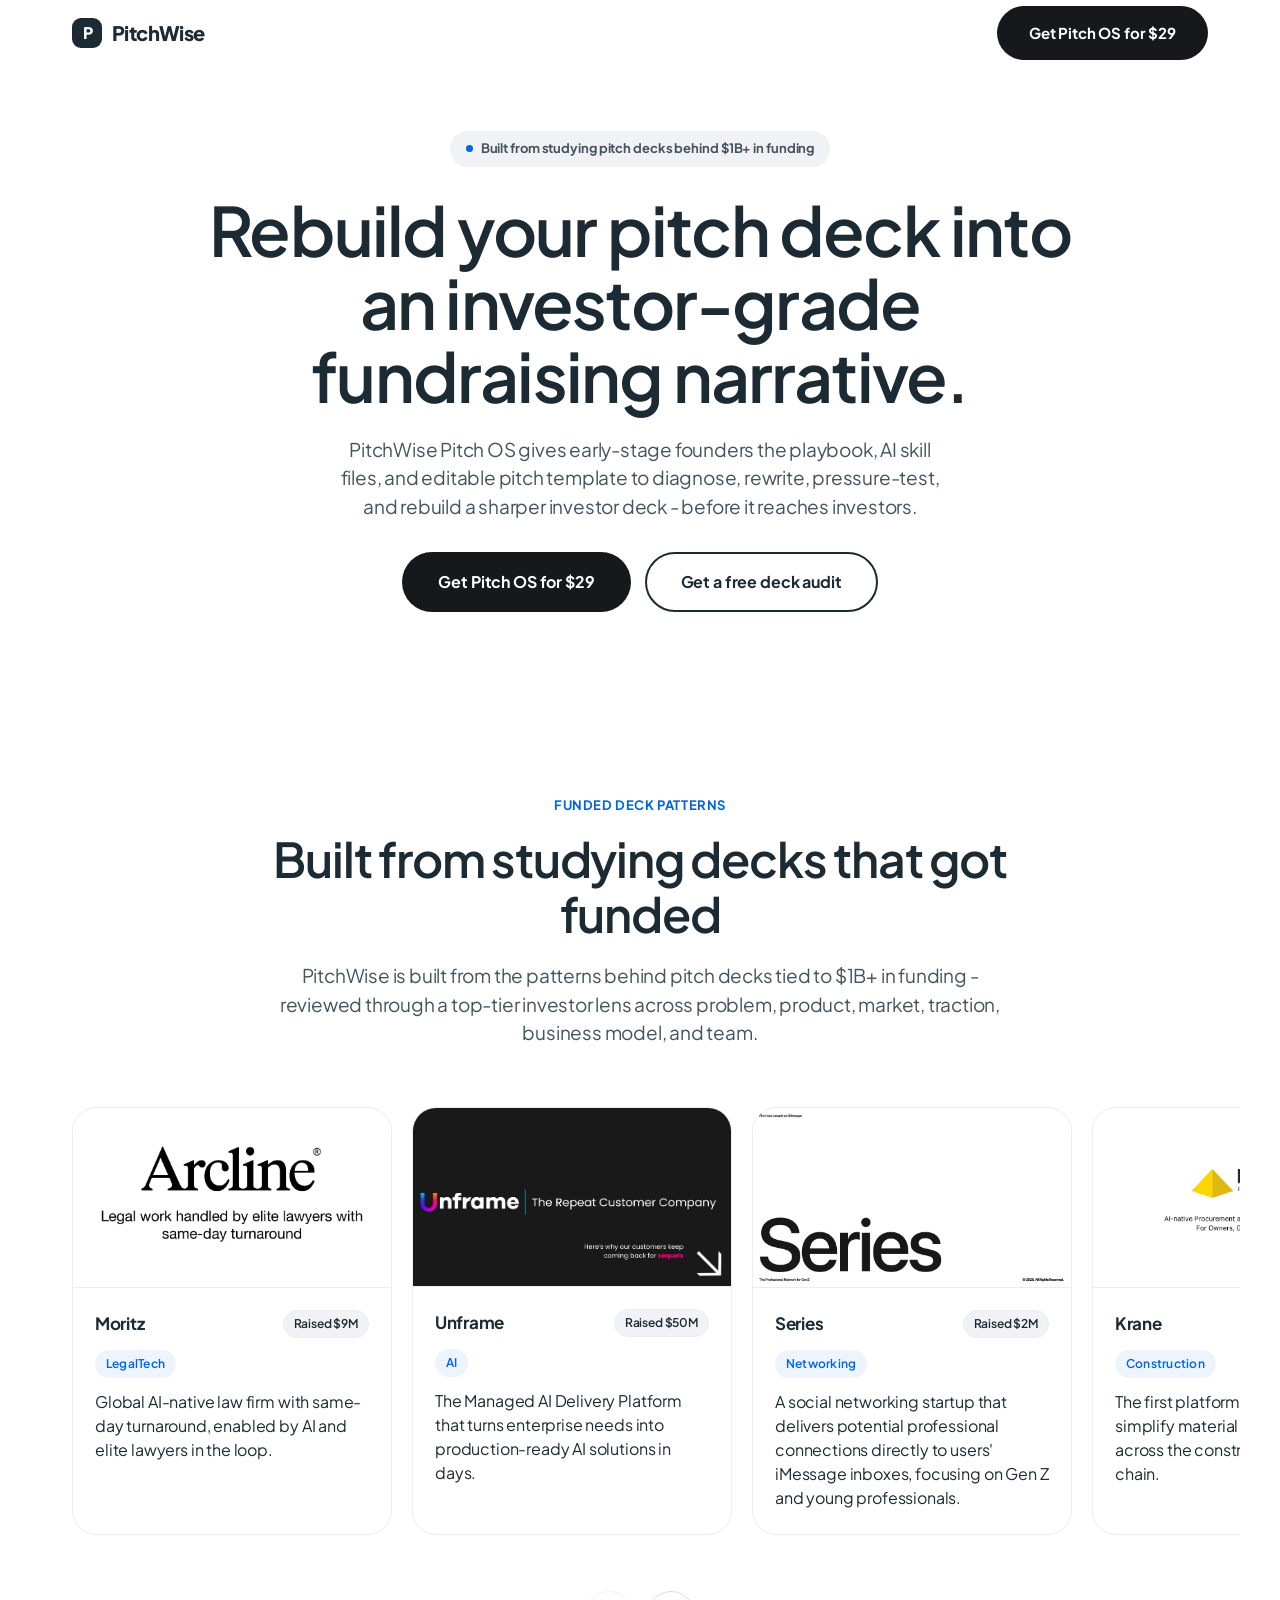
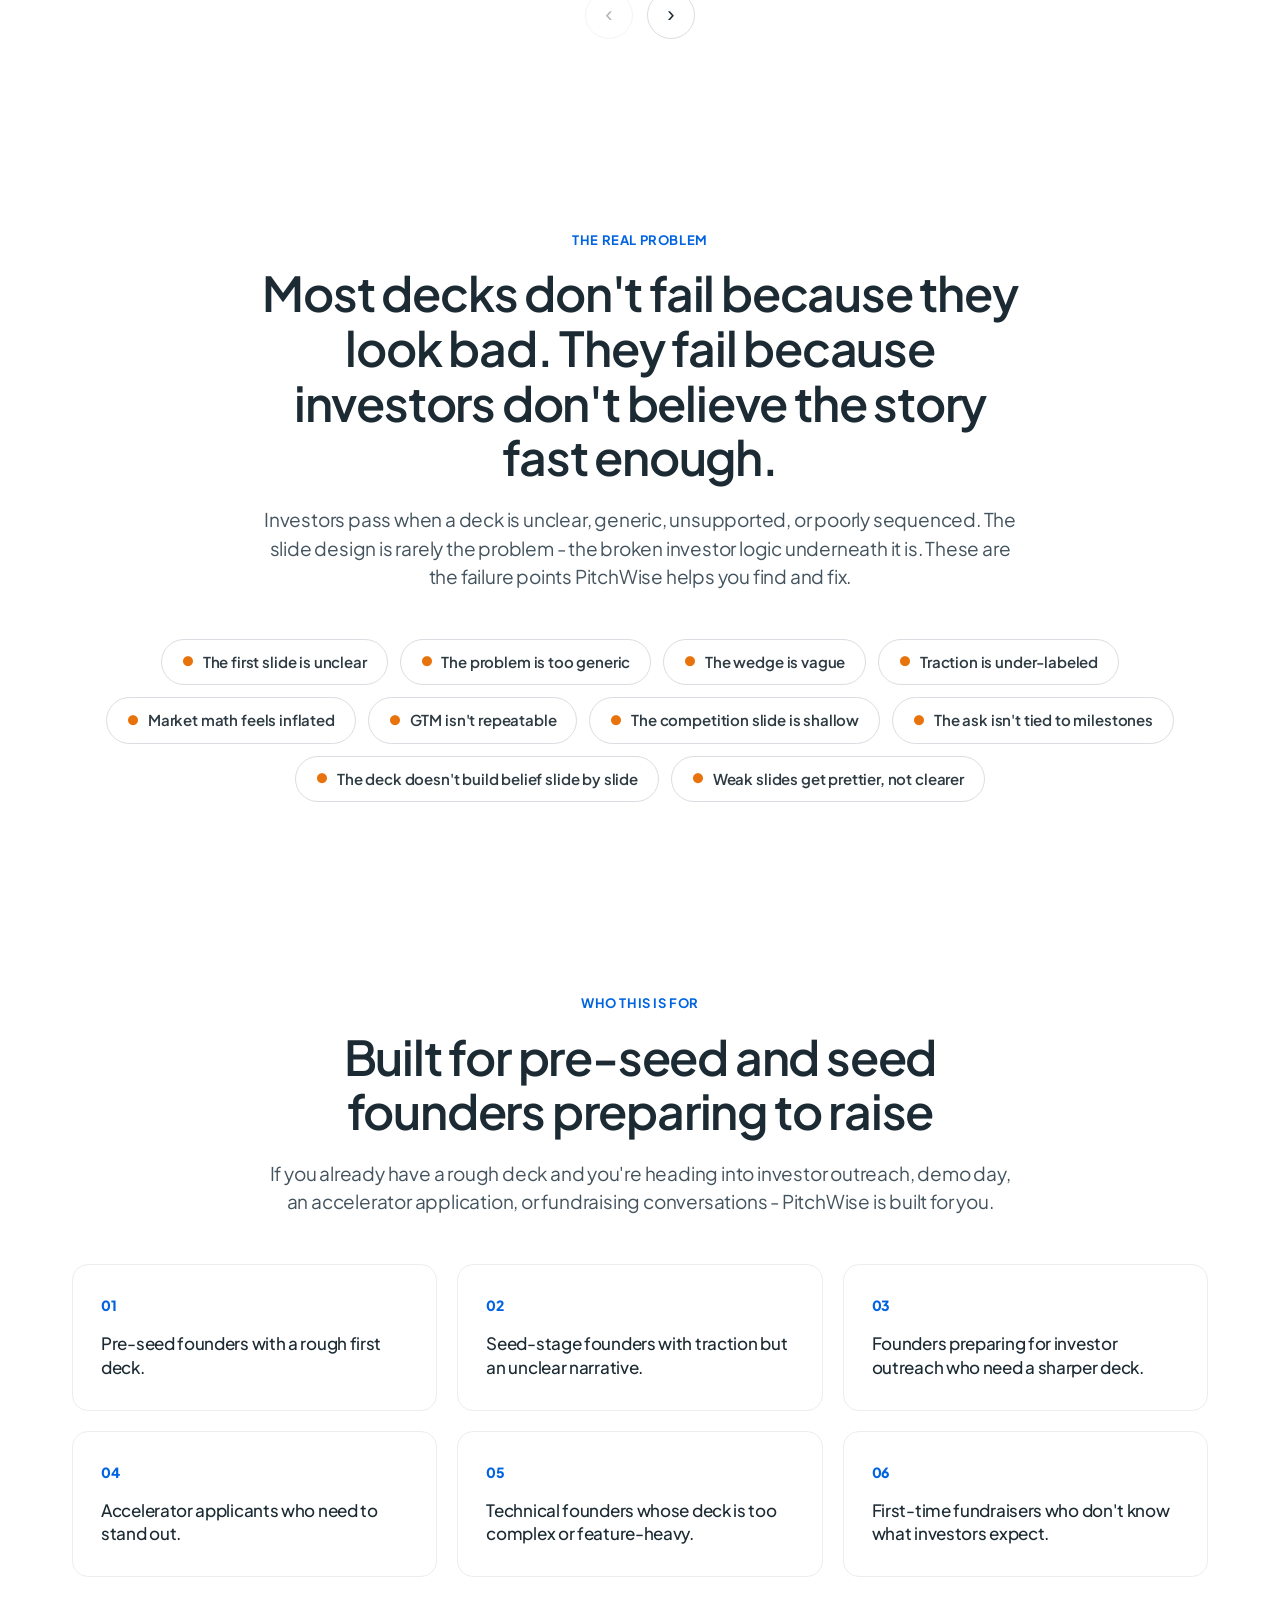
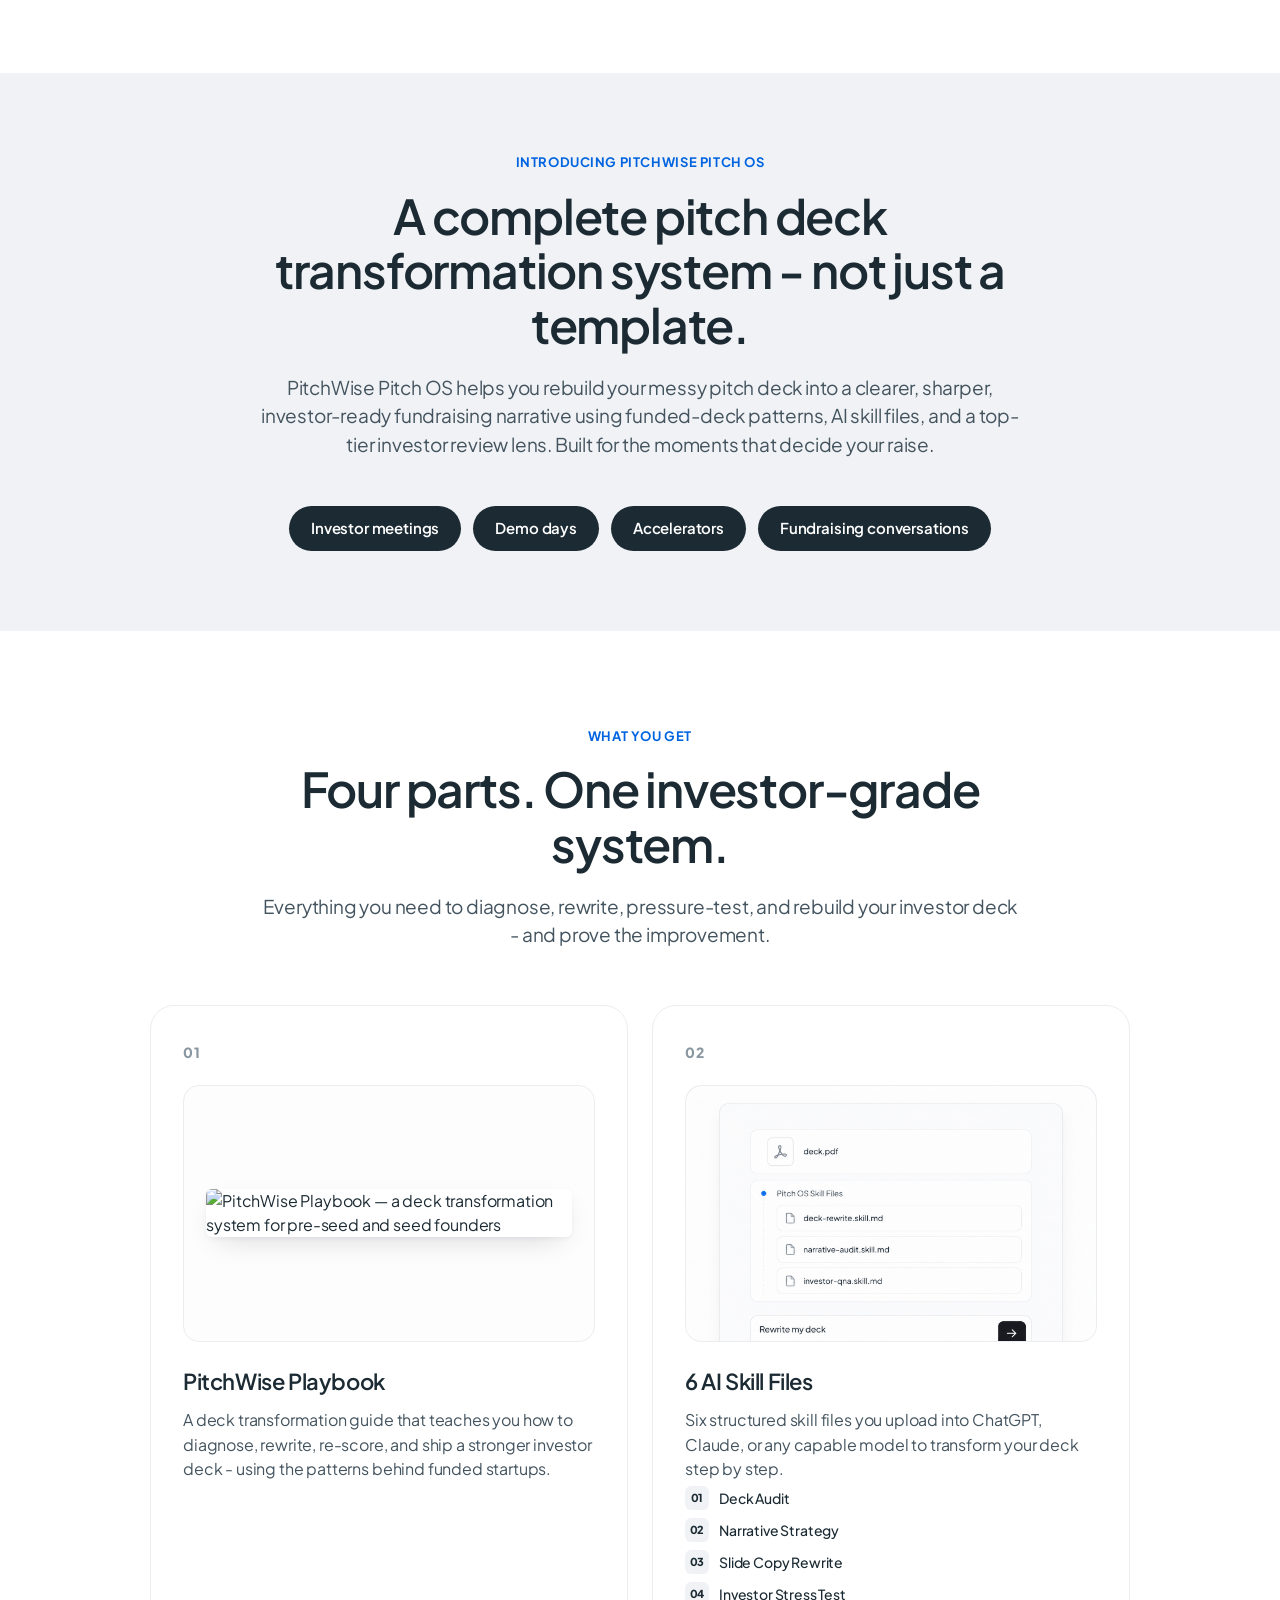
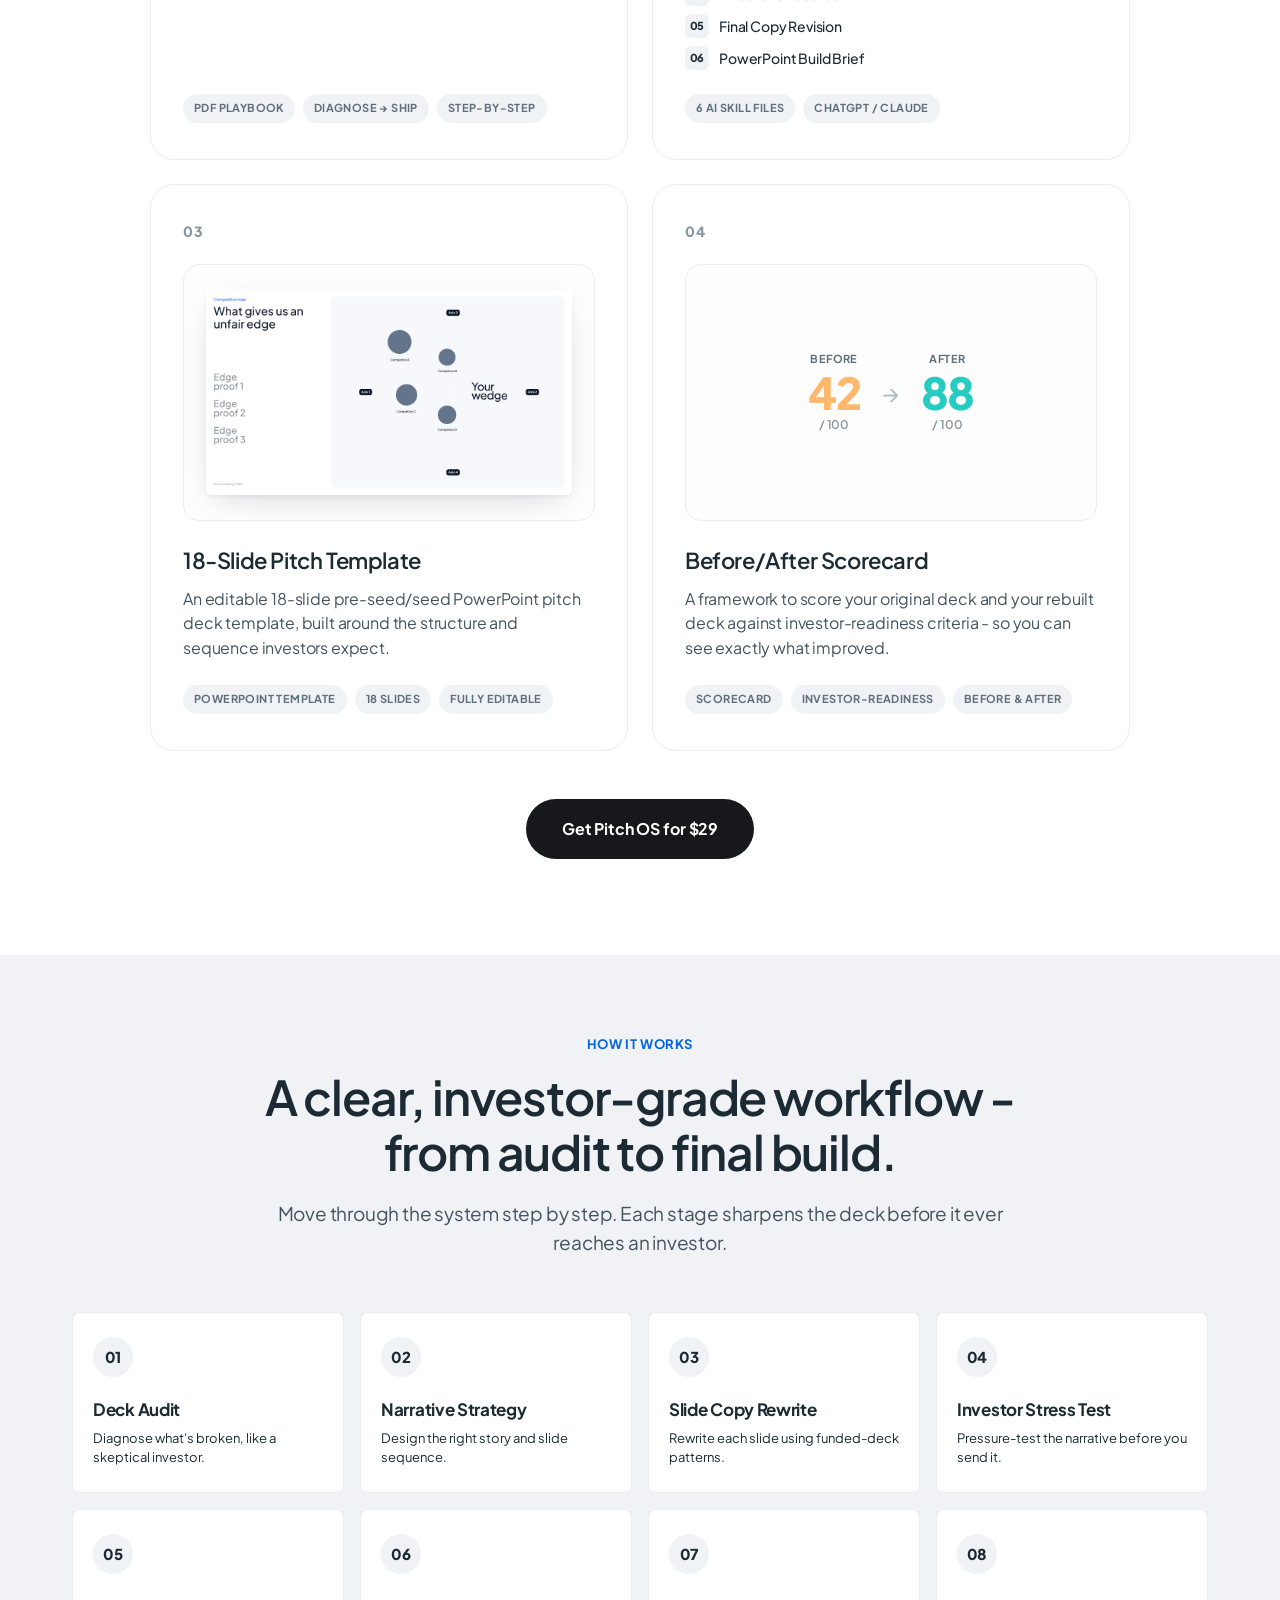
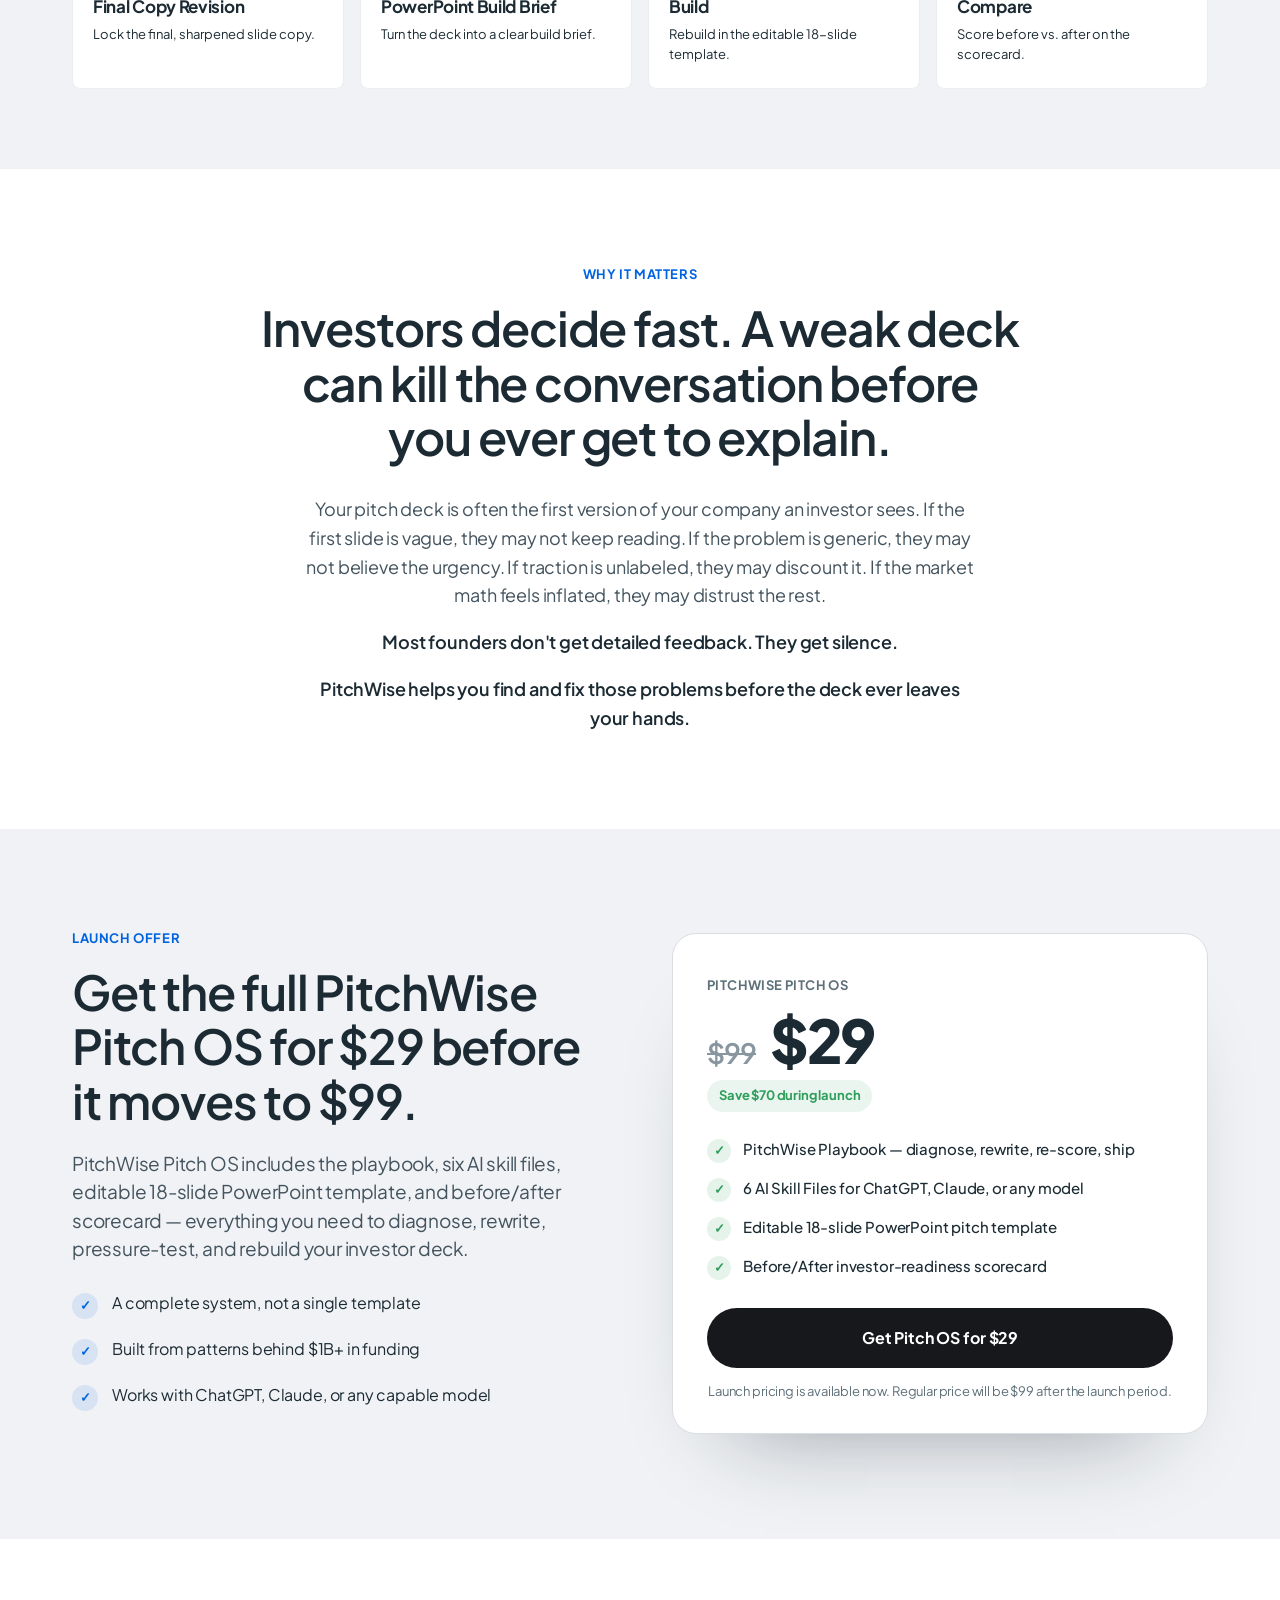
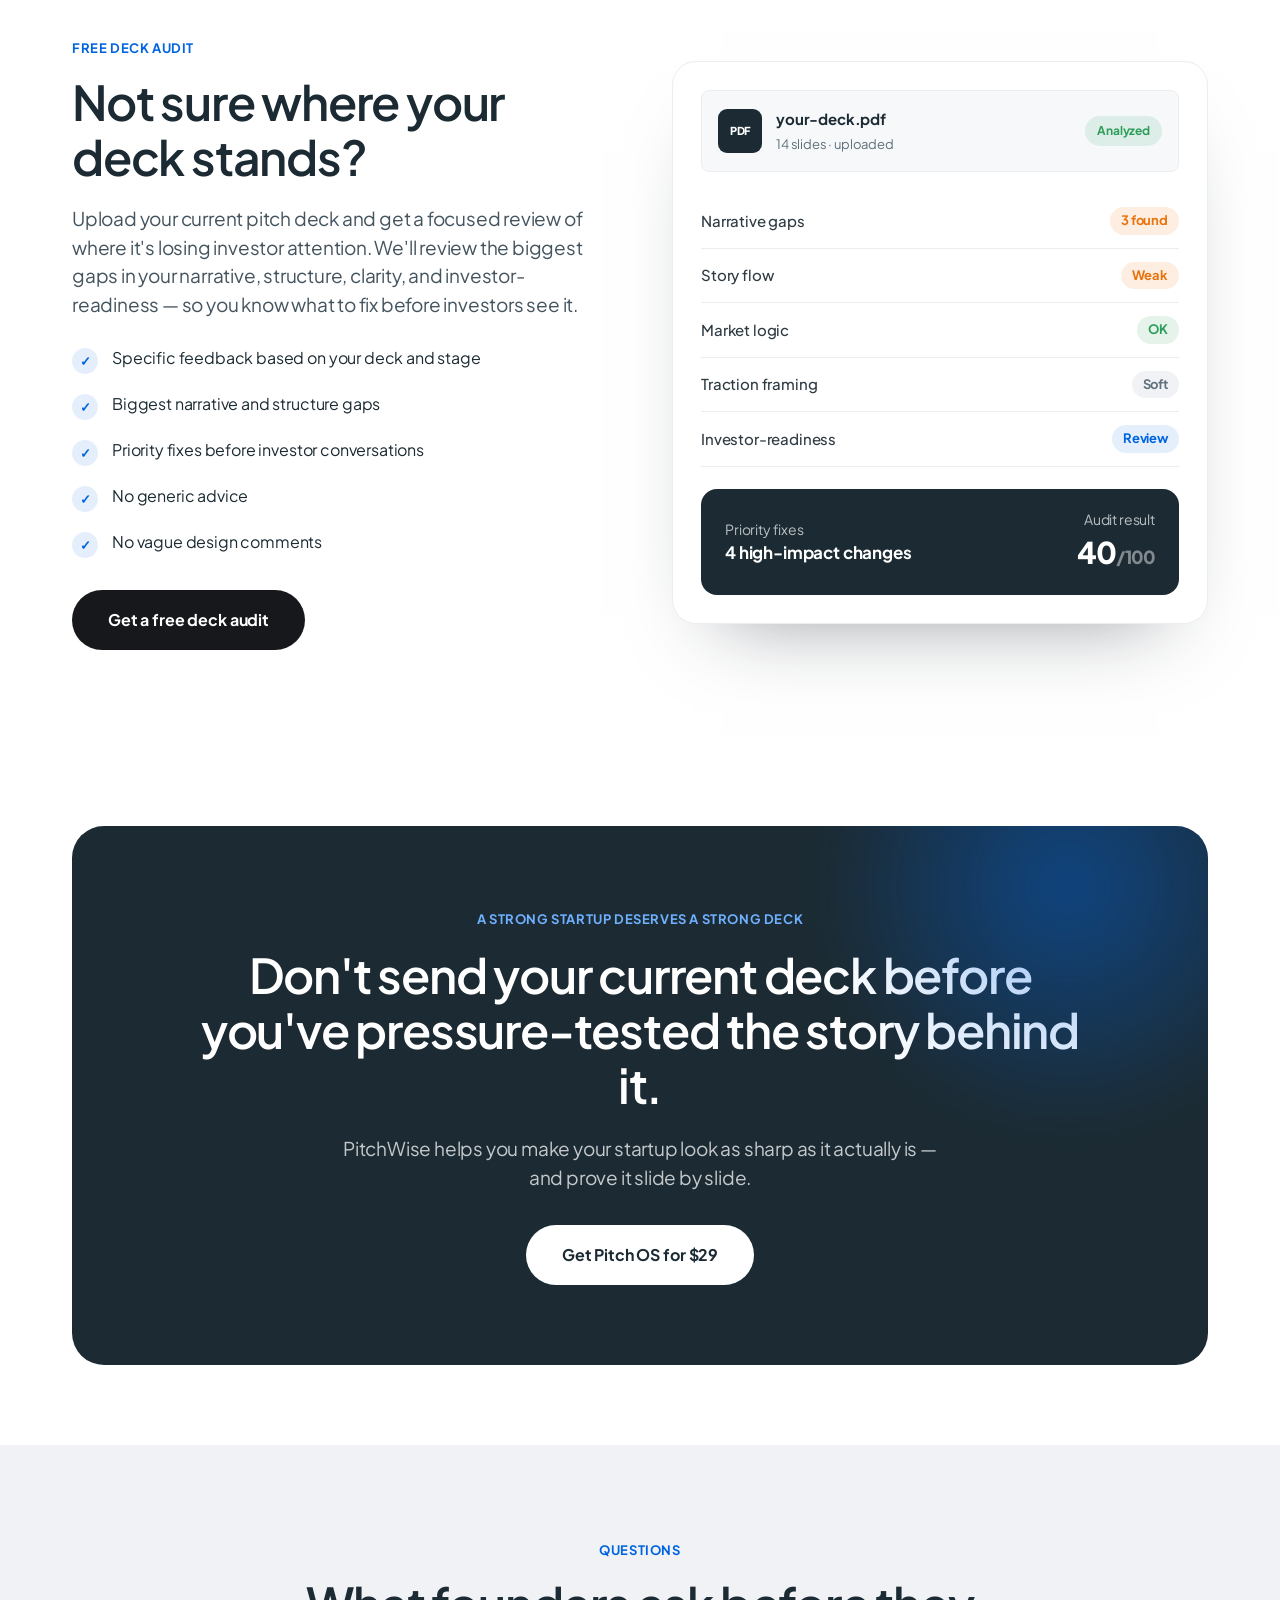
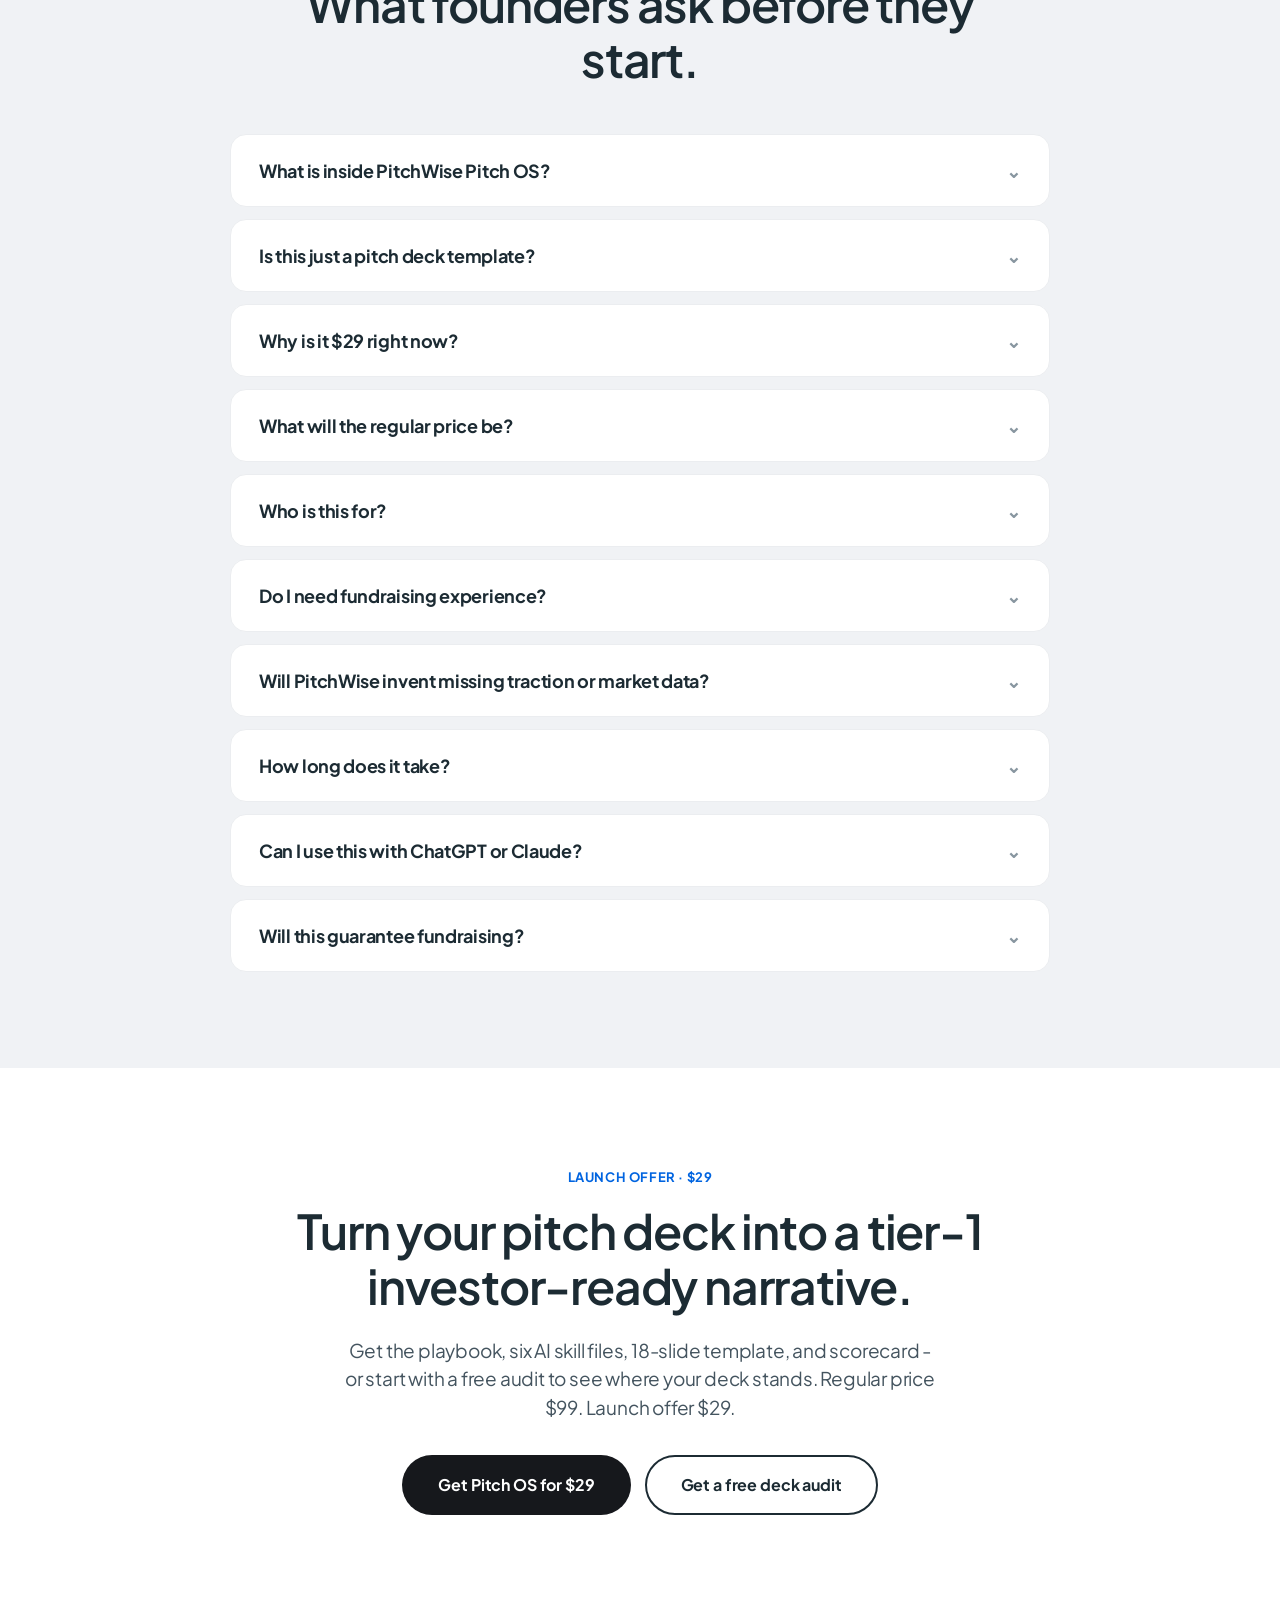
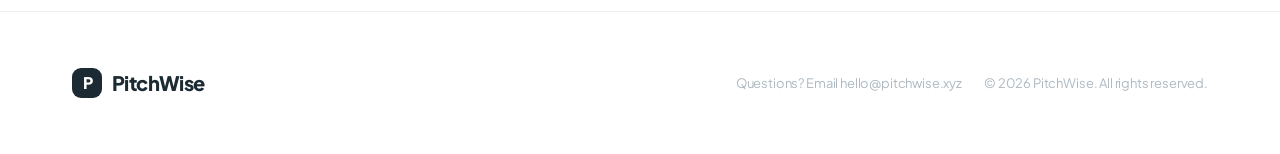
==== index.html @ 25e623dc "Add files via upload" ====
<!DOCTYPE html>
<html lang="en">
<head>
<meta charset="UTF-8" />
<meta name="viewport" content="width=device-width, initial-scale=1.0" />
<title>PitchWise Pitch OS | Investor-Ready Pitch Deck System</title>
<link rel="icon" href="./favicon.svg" type="image/svg+xml" />
<meta name="description" content="PitchWise Pitch OS gives early-stage founders the playbook, AI skill files, and editable pitch template to diagnose, rewrite, pressure-test, and rebuild a sharper investor deck." />
<link rel="preconnect" href="https://fonts.googleapis.com" />
<link rel="preconnect" href="https://fonts.gstatic.com" crossorigin />
<link href="https://fonts.googleapis.com/css2?family=Plus+Jakarta+Sans:ital,wght@0,300;0,400;0,500;0,600;0,700;0,800&display=swap" rel="stylesheet" />
<link rel="stylesheet" href="styles.css" />
<script>document.documentElement.classList.add("js");</script>
</head>
<body>

<!-- ============================================================ NAV -->
<header class="nav" id="nav">
  <div class="wrap nav-inner">
    <a class="brand" href="#top">
      <span class="brand-mark">P</span>
      PitchWise
    </a>
    <div class="nav-actions">
      <a class="btn btn-primary" href="#pricing">Get Pitch OS for $29</a>
    </div>
  </div>
</header>

<main id="top">

  <!-- ======================================================== HERO -->
  <section class="hero">
    <div class="wrap">
      <div class="hero-head reveal">
        <span class="hero-badge"><span class="dot"></span> Built from studying pitch decks behind $1B+ in funding</span>
        <h1 class="t-hero">Rebuild your pitch deck into an investor-grade fundraising narrative.</h1>
        <p class="t-subtitle hero-sub">PitchWise Pitch OS gives early-stage founders the playbook, AI skill files, and editable pitch template to diagnose, rewrite, pressure-test, and rebuild a sharper investor deck - before it reaches investors.</p>

        <div class="hero-ctas">
          <a class="btn btn-primary btn-lg" href="#pricing">Get Pitch OS for $29</a>
          <a class="btn btn-secondary btn-lg" href="./free-audit.html">Get a free deck audit</a>
        </div>

      </div>
    </div>
  </section>

  <!-- ============================================== FUNDED DECK PATTERNS (PROOF) -->
  <section class="section-pad-lg" id="patterns">
    <div class="wrap">
      <div class="section-head center reveal">
        <span class="t-eyebrow">Funded deck patterns</span>
        <h2 class="t-display">Built from studying decks that got funded</h2>
        <p class="t-subtitle">PitchWise is built from the patterns behind pitch decks tied to $1B+ in funding - reviewed through a top-tier investor lens across problem, product, market, traction, business model, and team.</p>
      </div>
    </div>

    <div class="fp-rail reveal">
      <div class="fp-scroller" id="fpScroller" role="list">

        <article class="fp-card" role="listitem">
          <div class="fp-thumb fp-thumb--img">
            <img src="images/moritz-arcline.avif" alt="Arcline pitch deck slide — Legal work handled by elite lawyers with same-day turnaround" loading="eager" />
          </div>
          <div class="fp-body">
            <div class="fp-head">
              <span class="fp-name">Moritz</span>
              <span class="fp-raise">Raised $9M</span>
            </div>
            <span class="fp-type">LegalTech</span>
            <p class="fp-why">Global AI-native law firm with same-day turnaround, enabled by AI and elite lawyers in the loop.</p>
          </div>
        </article>

        <article class="fp-card" role="listitem">
          <div class="fp-thumb fp-thumb--img">
            <img src="images/unframe.avif" alt="Unframe pitch deck slide" loading="lazy" />
          </div>
          <div class="fp-body">
            <div class="fp-head">
              <span class="fp-name">Unframe</span>
              <span class="fp-raise">Raised $50M</span>
            </div>
            <span class="fp-type">AI</span>
            <p class="fp-why">The Managed AI Delivery Platform that turns enterprise needs into production-ready AI solutions in days.</p>
          </div>
        </article>

        <article class="fp-card" role="listitem">
          <div class="fp-thumb fp-thumb--img">
            <img src="images/series.avif" alt="Series pitch deck slide" loading="lazy" />
          </div>
          <div class="fp-body">
            <div class="fp-head">
              <span class="fp-name">Series</span>
              <span class="fp-raise">Raised $2M</span>
            </div>
            <span class="fp-type">Networking</span>
            <p class="fp-why">A social networking startup that delivers potential professional connections directly to users' iMessage inboxes, focusing on Gen Z and young professionals.</p>
          </div>
        </article>

        <article class="fp-card" role="listitem">
          <div class="fp-thumb fp-thumb--img">
            <img src="images/krane.avif" alt="Krane pitch deck slide" loading="lazy" />
          </div>
          <div class="fp-body">
            <div class="fp-head">
              <span class="fp-name">Krane</span>
              <span class="fp-raise">Raised $9M</span>
            </div>
            <span class="fp-type">Construction</span>
            <p class="fp-why">The first platform built specifically to simplify material management across the construction supply chain.</p>
          </div>
        </article>

        <article class="fp-card" role="listitem">
          <div class="fp-thumb fp-thumb--img">
            <img src="images/daydream.avif" alt="Daydream pitch deck slide" loading="lazy" />
          </div>
          <div class="fp-body">
            <div class="fp-head">
              <span class="fp-name">Daydream</span>
              <span class="fp-raise">Raised $15M</span>
            </div>
            <span class="fp-type">Advertising</span>
            <p class="fp-why">An AI-powered SEO agency combining AI agents and human experts to optimize online search performance for clients.</p>
          </div>
        </article>

        <article class="fp-card" role="listitem">
          <div class="fp-thumb fp-thumb--img">
            <img src="images/vybe.avif" alt="Vybe pitch deck slide" loading="lazy" />
          </div>
          <div class="fp-body">
            <div class="fp-head">
              <span class="fp-name">Vybe</span>
              <span class="fp-raise">Raised $10M</span>
            </div>
            <span class="fp-type">Coding</span>
            <p class="fp-why">Enables large companies to build secure internal apps using AI-powered vibe coding and natural language prompts.</p>
          </div>
        </article>

      </div>
    </div>

    <div class="fp-nav">
      <button class="fp-arrow fp-prev" type="button" aria-label="Scroll to previous cards">‹</button>
      <button class="fp-arrow fp-next" type="button" aria-label="Scroll to next cards">›</button>
    </div>
  </section>

  <!-- ======================================================== PROBLEM -->
  <section class="section-pad-lg" id="problem">
    <div class="wrap">
      <div class="section-head center reveal">
        <span class="t-eyebrow">The real problem</span>
        <h2 class="t-display">Most decks don't fail because they look bad. They fail because investors don't believe the story fast enough.</h2>
        <p class="t-subtitle">Investors pass when a deck is unclear, generic, unsupported, or poorly sequenced. The slide design is rarely the problem - the broken investor logic underneath it is. These are the failure points PitchWise helps you find and fix.</p>
      </div>
      <div class="chips reveal">
        <span class="chip chip--warn"><span class="tick">●</span> The first slide is unclear</span>
        <span class="chip chip--warn"><span class="tick">●</span> The problem is too generic</span>
        <span class="chip chip--warn"><span class="tick">●</span> The wedge is vague</span>
        <span class="chip chip--warn"><span class="tick">●</span> Traction is under-labeled</span>
        <span class="chip chip--warn"><span class="tick">●</span> Market math feels inflated</span>
        <span class="chip chip--warn"><span class="tick">●</span> GTM isn't repeatable</span>
        <span class="chip chip--warn"><span class="tick">●</span> The competition slide is shallow</span>
        <span class="chip chip--warn"><span class="tick">●</span> The ask isn't tied to milestones</span>
        <span class="chip chip--warn"><span class="tick">●</span> The deck doesn't build belief slide by slide</span>
        <span class="chip chip--warn"><span class="tick">●</span> Weak slides get prettier, not clearer</span>
      </div>
    </div>
  </section>

  <!-- ======================================================== WHO THIS IS FOR -->
  <section class="section-pad-lg" id="audience">
    <div class="wrap">
      <div class="section-head center reveal">
        <span class="t-eyebrow">Who this is for</span>
        <h2 class="t-display">Built for pre-seed and seed founders preparing to raise</h2>
        <p class="t-subtitle">If you already have a rough deck and you're heading into investor outreach, demo day, an accelerator application, or fundraising conversations - PitchWise is built for you.</p>
      </div>
      <div class="audience">
        <div class="aud-card reveal"><div class="n">01</div><p>Pre-seed founders with a rough first deck.</p></div>
        <div class="aud-card reveal"><div class="n">02</div><p>Seed-stage founders with traction but an unclear narrative.</p></div>
        <div class="aud-card reveal"><div class="n">03</div><p>Founders preparing for investor outreach who need a sharper deck.</p></div>
        <div class="aud-card reveal"><div class="n">04</div><p>Accelerator applicants who need to stand out.</p></div>
        <div class="aud-card reveal"><div class="n">05</div><p>Technical founders whose deck is too complex or feature-heavy.</p></div>
        <div class="aud-card reveal"><div class="n">06</div><p>First-time fundraisers who don't know what investors expect.</p></div>
      </div>
    </div>
  </section>

  <!-- ======================================================== PRODUCT / SYSTEM -->
  <section class="section-pad" id="system" style="background: var(--surface-soft);">
    <div class="wrap">
      <div class="section-head center reveal">
        <span class="t-eyebrow">Introducing PitchWise Pitch OS</span>
        <h2 class="t-display">A complete pitch deck transformation system - not just a template.</h2>
        <p class="t-subtitle">PitchWise Pitch OS helps you rebuild your messy pitch deck into a clearer, sharper, investor-ready fundraising narrative using funded-deck patterns, AI skill files, and a top-tier investor review lens. Built for the moments that decide your raise.</p>
      </div>
      <div class="usecases reveal">
        <span class="usecase">Investor meetings</span>
        <span class="usecase">Demo days</span>
        <span class="usecase">Accelerators</span>
        <span class="usecase">Fundraising conversations</span>
      </div>
    </div>
  </section>

  <!-- ======================================================== WHAT YOU GET -->
  <section class="section-pad-lg" id="get">
    <div class="wrap">
      <div class="section-head center reveal">
        <span class="t-eyebrow">What you get</span>
        <h2 class="t-display">Four parts. One investor-grade system.</h2>
        <p class="t-subtitle">Everything you need to diagnose, rewrite, pressure-test, and rebuild your investor deck - and prove the improvement.</p>
      </div>

      <div class="deliverables deliverables--4">
        <article class="deliv-card reveal">
          <div class="deliv-num">01</div>
          <div class="deliv-visual deliv-visual--framed">
            <img src="images/pwpb.jpg" alt="PitchWise Playbook — a deck transformation system for pre-seed and seed founders" loading="lazy" />
          </div>
          <h3 class="t-heading-sm">PitchWise Playbook</h3>
          <p class="t-body">A deck transformation guide that teaches you how to diagnose, rewrite, re-score, and ship a stronger investor deck - using the patterns behind funded startups.</p>
          <div class="deliv-tags">
            <span class="deliv-tag">PDF Playbook</span>
            <span class="deliv-tag">Diagnose → Ship</span>
            <span class="deliv-tag">Step-by-step</span>
          </div>
        </article>

        <article class="deliv-card reveal">
          <div class="deliv-num">02</div>
          <div class="deliv-visual deliv-visual--img">
            <img src="images/skill-files.png" alt="PitchWise AI Skill Files" loading="lazy" />
          </div>
          <h3 class="t-heading-sm">6 AI Skill Files</h3>
          <p class="t-body">Six structured skill files you upload into ChatGPT, Claude, or any capable model to transform your deck step by step.</p>
          <ul class="skill-list">
            <li><span class="sf-num">01</span> Deck Audit</li>
            <li><span class="sf-num">02</span> Narrative Strategy</li>
            <li><span class="sf-num">03</span> Slide Copy Rewrite</li>
            <li><span class="sf-num">04</span> Investor Stress Test</li>
            <li><span class="sf-num">05</span> Final Copy Revision</li>
            <li><span class="sf-num">06</span> PowerPoint Build Brief</li>
          </ul>
          <div class="deliv-tags">
            <span class="deliv-tag">6 AI Skill Files</span>
            <span class="deliv-tag">ChatGPT / Claude</span>
          </div>
        </article>

        <article class="deliv-card reveal">
          <div class="deliv-num">03</div>
          <div class="deliv-visual deliv-visual--framed">
            <img src="images/deck-template.png" alt="PitchWise 18-slide pitch template" loading="lazy" />
          </div>
          <h3 class="t-heading-sm">18-Slide Pitch Template</h3>
          <p class="t-body">An editable 18-slide pre-seed/seed PowerPoint pitch deck template, built around the structure and sequence investors expect.</p>
          <div class="deliv-tags">
            <span class="deliv-tag">PowerPoint Template</span>
            <span class="deliv-tag">18 slides</span>
            <span class="deliv-tag">Fully editable</span>
          </div>
        </article>

        <article class="deliv-card reveal">
          <div class="deliv-num">04</div>
          <div class="deliv-visual deliv-visual--score">
            <div class="score-col">
              <span class="score-cap">Before</span>
              <span class="score-num score-before">42</span>
              <span class="score-of">/ 100</span>
            </div>
            <div class="score-arrow">→</div>
            <div class="score-col">
              <span class="score-cap">After</span>
              <span class="score-num score-after">88</span>
              <span class="score-of">/ 100</span>
            </div>
          </div>
          <h3 class="t-heading-sm">Before/After Scorecard</h3>
          <p class="t-body">A framework to score your original deck and your rebuilt deck against investor-readiness criteria - so you can see exactly what improved.</p>
          <div class="deliv-tags">
            <span class="deliv-tag">Scorecard</span>
            <span class="deliv-tag">Investor-readiness</span>
            <span class="deliv-tag">Before &amp; after</span>
          </div>
        </article>
      </div>

      <div class="center" style="margin-top:48px;">
        <a class="btn btn-primary btn-lg reveal" href="#pricing">Get Pitch OS for $29</a>
      </div>
    </div>
  </section>

  <!-- ======================================================== WORKFLOW -->
  <section class="section-pad" id="process" style="background: var(--surface-soft);">
    <div class="wrap">
      <div class="section-head center reveal">
        <span class="t-eyebrow">How it works</span>
        <h2 class="t-display">A clear, investor-grade workflow - from audit to final build.</h2>
        <p class="t-subtitle">Move through the system step by step. Each stage sharpens the deck before it ever reaches an investor.</p>
      </div>
      <div class="steps steps--flow">
        <div class="step reveal"><div class="step-num">01</div><h4>Deck Audit<br><span class="step-desc">Diagnose what's broken, like a skeptical investor.</span></h4></div>
        <div class="step reveal"><div class="step-num">02</div><h4>Narrative Strategy<br><span class="step-desc">Design the right story and slide sequence.</span></h4></div>
        <div class="step reveal"><div class="step-num">03</div><h4>Slide Copy Rewrite<br><span class="step-desc">Rewrite each slide using funded-deck patterns.</span></h4></div>
        <div class="step reveal"><div class="step-num">04</div><h4>Investor Stress Test<br><span class="step-desc">Pressure-test the narrative before you send it.</span></h4></div>
        <div class="step reveal"><div class="step-num">05</div><h4>Final Copy Revision<br><span class="step-desc">Lock the final, sharpened slide copy.</span></h4></div>
        <div class="step reveal"><div class="step-num">06</div><h4>PowerPoint Build Brief<br><span class="step-desc">Turn the deck into a clear build brief.</span></h4></div>
        <div class="step reveal"><div class="step-num">07</div><h4>Build<br><span class="step-desc">Rebuild in the editable 18-slide template.</span></h4></div>
        <div class="step reveal"><div class="step-num">08</div><h4>Compare<br><span class="step-desc">Score before vs. after on the scorecard.</span></h4></div>
      </div>
    </div>
  </section>

  <!-- ======================================================== FOMO / URGENCY -->
  <section class="section-pad-lg" id="why">
    <div class="wrap">
      <div class="section-head center reveal">
        <span class="t-eyebrow">Why it matters</span>
        <h2 class="t-display">Investors decide fast. A weak deck can kill the conversation before you ever get to explain.</h2>
      </div>
      <div class="fomo-body reveal">
        <p>Your pitch deck is often the first version of your company an investor sees. If the first slide is vague, they may not keep reading. If the problem is generic, they may not believe the urgency. If traction is unlabeled, they may discount it. If the market math feels inflated, they may distrust the rest.</p>
        <p class="silence">Most founders don't get detailed feedback. They get silence.</p>
        <p>PitchWise helps you find and fix those problems before the deck ever leaves your hands.</p>
      </div>
    </div>
  </section>

  <!-- ======================================================== PRICING -->
  <section class="section-pad-lg audit" id="pricing">
    <div class="wrap">
      <div class="audit-split">
        <div class="reveal">
          <span class="t-eyebrow">Launch offer</span>
          <h2 class="t-display" style="margin-top:16px;">Get the full PitchWise Pitch OS for $29 before it moves to $99.</h2>
          <p class="t-subtitle" style="margin-top:20px;">PitchWise Pitch OS includes the playbook, six AI skill files, editable 18-slide PowerPoint template, and before/after scorecard — everything you need to diagnose, rewrite, pressure-test, and rebuild your investor deck.</p>
          <ul class="audit-points">
            <li><span class="ic">✓</span><span>A complete system, not a single template</span></li>
            <li><span class="ic">✓</span><span>Built from patterns behind $1B+ in funding</span></li>
            <li><span class="ic">✓</span><span>Works with ChatGPT, Claude, or any capable model</span></li>
          </ul>
        </div>

        <div class="price-card reveal">
          <span class="price-label">PitchWise Pitch OS</span>
          <div class="price-amounts">
            <span class="price-old">$99</span>
            <span class="price-now">$29</span>
          </div>
          <span class="price-save">Save $70 during launch</span>
          <ul class="price-list">
            <li><span class="ic">✓</span><span>PitchWise Playbook — diagnose, rewrite, re-score, ship</span></li>
            <li><span class="ic">✓</span><span>6 AI Skill Files for ChatGPT, Claude, or any model</span></li>
            <li><span class="ic">✓</span><span>Editable 18-slide PowerPoint pitch template</span></li>
            <li><span class="ic">✓</span><span>Before/After investor-readiness scorecard</span></li>
          </ul>
          <a class="btn btn-primary btn-lg" href="#pricing">Get Pitch OS for $29</a>
          <p class="price-note">Launch pricing is available now. Regular price will be $99 after the launch period.</p>
        </div>
      </div>
    </div>
  </section>

  <!-- ======================================================== FREE DECK AUDIT -->
  <section class="section-pad-lg" id="audit">
    <div class="wrap">
      <div class="audit-split">
        <div class="reveal">
          <span class="t-eyebrow">Free deck audit</span>
          <h2 class="t-display" style="margin-top:16px;">Not sure where your deck stands?</h2>
          <p class="t-subtitle" style="margin-top:20px;">Upload your current pitch deck and get a focused review of where it's losing investor attention. We'll review the biggest gaps in your narrative, structure, clarity, and investor-readiness — so you know what to fix before investors see it.</p>
          <ul class="audit-points">
            <li><span class="ic">✓</span><span>Specific feedback based on your deck and stage</span></li>
            <li><span class="ic">✓</span><span>Biggest narrative and structure gaps</span></li>
            <li><span class="ic">✓</span><span>Priority fixes before investor conversations</span></li>
            <li><span class="ic">✓</span><span>No generic advice</span></li>
            <li><span class="ic">✓</span><span>No vague design comments</span></li>
          </ul>
          <a class="btn btn-primary btn-lg" href="./free-audit.html">Get a free deck audit</a>
        </div>

        <div class="audit-mock reveal" aria-hidden="true">
          <div class="am-file">
            <div class="pdf">PDF</div>
            <div class="meta">
              <b>your-deck.pdf</b><br />
              <span>14 slides · uploaded</span>
            </div>
            <span class="badge-ok">Analyzed</span>
          </div>
          <div class="am-rows">
            <div class="am-row"><span>Narrative gaps</span><span class="am-tag warn">3 found</span></div>
            <div class="am-row"><span>Story flow</span><span class="am-tag warn">Weak</span></div>
            <div class="am-row"><span>Market logic</span><span class="am-tag ok">OK</span></div>
            <div class="am-row"><span>Traction framing</span><span class="am-tag soft">Soft</span></div>
            <div class="am-row"><span>Investor-readiness</span><span class="am-tag rev">Review</span></div>
          </div>
          <div class="am-foot">
            <div>
              <div class="lbl">Priority fixes</div>
              <div class="big">4 high-impact changes</div>
            </div>
            <div class="am-score">
              <div class="lbl">Audit result</div>
              <div class="n" id="scoreNum">0<span class="d">/100</span></div>
            </div>
          </div>
        </div>
      </div>
    </div>
  </section>

  <!-- ======================================================== TRANSFORMATION STRIP -->
  <section class="section-pad" id="transformation">
    <div class="wrap">
      <div class="promo-strip reveal">
        <div class="promo-glow"></div>
        <span class="t-eyebrow" style="color:#6fb0ff;">A strong startup deserves a strong deck</span>
        <h2 class="t-display" style="margin-top:18px;">Don't send your current deck before you've pressure-tested the story behind it.</h2>
        <p class="t-subtitle">PitchWise helps you make your startup look as sharp as it actually is — and prove it slide by slide.</p>
        <a class="btn btn-on-dark btn-lg" href="#pricing">Get Pitch OS for $29</a>
      </div>
    </div>
  </section>

  <!-- ======================================================== FAQ -->
  <section class="section-pad-lg" id="faq" style="background: var(--surface-soft);">
    <div class="wrap">
      <div class="section-head center reveal">
        <span class="t-eyebrow">Questions</span>
        <h2 class="t-display">What founders ask before they start.</h2>
      </div>
      <div class="faq-list">
        <div class="faq-item">
          <button class="faq-q">What is inside PitchWise Pitch OS?<span class="chev">⌄</span></button>
          <div class="faq-a"><div class="faq-a-inner">Four parts: the PitchWise Playbook (a deck transformation guide), six AI Skill Files you upload into ChatGPT or Claude to rewrite your deck step by step, an editable 18-slide PowerPoint pitch template, and a Before/After Scorecard to measure the improvement against investor-readiness criteria.</div></div>
        </div>
        <div class="faq-item">
          <button class="faq-q">Is this just a pitch deck template?<span class="chev">⌄</span></button>
          <div class="faq-a"><div class="faq-a-inner">No. The template is one of four parts. PitchWise Pitch OS is a complete transformation system — it helps you diagnose what's broken, design the right narrative, rewrite the copy, stress-test the deck like an investor, lock the final copy, and rebuild it in an editable template.</div></div>
        </div>
        <div class="faq-item">
          <button class="faq-q">Why is it $29 right now?<span class="chev">⌄</span></button>
          <div class="faq-a"><div class="faq-a-inner">PitchWise Pitch OS is launching at an early founder price of $29. It's a launch advantage for early founders — the regular price will be $99 after the launch period.</div></div>
        </div>
        <div class="faq-item">
          <button class="faq-q">What will the regular price be?<span class="chev">⌄</span></button>
          <div class="faq-a"><div class="faq-a-inner">$99. The full system is priced at $99, and the $29 launch offer lets early founders get everything — playbook, six AI skill files, 18-slide template, and scorecard — before the price moves up.</div></div>
        </div>
        <div class="faq-item">
          <button class="faq-q">Who is this for?<span class="chev">⌄</span></button>
          <div class="faq-a"><div class="faq-a-inner">Pre-seed and seed founders who already have a rough deck and are preparing for investor outreach, demo day, accelerator applications, or fundraising conversations — including technical founders and first-time fundraisers.</div></div>
        </div>
        <div class="faq-item">
          <button class="faq-q">Do I need fundraising experience?<span class="chev">⌄</span></button>
          <div class="faq-a"><div class="faq-a-inner">No. PitchWise gives you the structure, narrative logic, and investor lens up front, so first-time fundraisers can rebuild a deck at investor standard without figuring it out from scratch.</div></div>
        </div>
        <div class="faq-item">
          <button class="faq-q">Will PitchWise invent missing traction or market data?<span class="chev">⌄</span></button>
          <div class="faq-a"><div class="faq-a-inner">No. PitchWise will not fabricate traction, market data, customers, or investor proof. If something is missing, it's marked as missing so you can address it honestly — sharper storytelling, never invented evidence.</div></div>
        </div>
        <div class="faq-item">
          <button class="faq-q">How long does it take?<span class="chev">⌄</span></button>
          <div class="faq-a"><div class="faq-a-inner">It's a serious workflow, not an instant deck generator. Most founders move through the audit, rewrite, stress test, and rebuild over a focused session or two — the goal is a genuinely stronger deck, not the fastest possible one.</div></div>
        </div>
        <div class="faq-item">
          <button class="faq-q">Can I use this with ChatGPT or Claude?<span class="chev">⌄</span></button>
          <div class="faq-a"><div class="faq-a-inner">Yes. The six AI Skill Files are built to be uploaded into ChatGPT, Claude, or any other capable AI model, so you can transform your deck step by step with the tools you already use.</div></div>
        </div>
        <div class="faq-item">
          <button class="faq-q">Will this guarantee fundraising?<span class="chev">⌄</span></button>
          <div class="faq-a"><div class="faq-a-inner">No — and anyone who promises that isn't being honest. PitchWise can't guarantee a raise. What it does is help your deck communicate a clearer, sharper, more credible investor narrative, so your story gets a fair shot.</div></div>
        </div>
      </div>
    </div>
  </section>

  <!-- ======================================================== FINAL CTA -->
  <section class="section-pad-lg final-cta" id="offer">
    <div class="wrap">
      <div class="reveal">
        <span class="t-eyebrow">Launch offer · $29</span>
        <h2 class="t-display" style="margin-top:16px; max-width:760px; margin-left:auto; margin-right:auto;">Turn your pitch deck into a tier-1 investor-ready narrative.</h2>
        <p class="t-subtitle">Get the playbook, six AI skill files, 18-slide template, and scorecard - or start with a free audit to see where your deck stands. Regular price $99. Launch offer $29.</p>
        <div class="hero-ctas">
          <a class="btn btn-primary btn-lg" href="#pricing">Get Pitch OS for $29</a>
          <a class="btn btn-secondary btn-lg" href="./free-audit.html">Get a free deck audit</a>
        </div>
      </div>
    </div>
  </section>

</main>

<!-- ======================================================== FOOTER -->
<footer class="footer">
  <div class="wrap footer-inner">
    <a class="brand" href="#top">
      <span class="brand-mark">P</span>
      PitchWise
    </a>
    <span class="copy">Questions? Email hello@pitchwise.xyz            © 2026 PitchWise. All rights reserved.</span>
  </div>
</footer>

<script src="app.js"></script>
</body>
</html>
---- styles.css ----
/* ============================================================
   PitchWise — Meta-inspired redesign
   Design tokens derived from the attached Meta design.md.
   Token names map 1:1 to the design system; values below are
   concrete realizations of the {token} placeholders.
   ============================================================ */

:root {
  /* ---- Brand & accent ---- */
  --primary: #0064E0;        /* Cobalt — buy-now / conversion accent only */
  --primary-deep: #0143B5;   /* Pressed cobalt / active link */
  --primary-soft: rgba(0, 100, 224, 0.10);
  --fb-blue: #1877F2;        /* Form-control activation */

  /* ---- Surface ---- */
  --canvas: #FFFFFF;
  --surface-soft: #F0F2F5;
  --surface-tint: #F6F8FA;
  --hairline: #DADDE1;
  --hairline-soft: #EBEDF0;

  /* ---- Text ---- */
  --ink-deep: #1C2B33;
  --ink: #2E3B43;
  --charcoal: #44545F;
  --slate: #5E7079;
  --steel: #8896A0;
  --stone: #AEB9C1;

  /* ---- Buttons ---- */
  --ink-button: #16181C;     /* Black marketing pill */
  --on-ink-button: #FFFFFF;

  /* ---- Semantic ---- */
  --success: #2E9E5B;
  --attention: #E8730C;
  --warning: #F7C948;
  --critical: #E02C2C;

  /* ---- Type ---- */
  --font: "Plus Jakarta Sans", "Helvetica Neue", Helvetica, Arial, sans-serif;

  /* ---- Radius scale ---- */
  --r-sm: 4px;
  --r-md: 6px;
  --r-lg: 8px;
  --r-xl: 16px;
  --r-xxl: 24px;
  --r-xxxl: 32px;
  --r-feature: 40px;
  --r-full: 100px;

  /* ---- Spacing ---- */
  --s-xxs: 4px;
  --s-xs: 8px;
  --s-sm: 10px;
  --s-md: 12px;
  --s-base: 16px;
  --s-lg: 20px;
  --s-xl: 24px;
  --s-xxl: 32px;
  --s-xxxl: 40px;
  --s-section-sm: 48px;
  --s-section: 64px;
  --s-section-lg: 80px;
  --s-hero: 120px;

  --max-w: 1200px;
}

/* ============================================================
   Base
   ============================================================ */
*,
*::before,
*::after { box-sizing: border-box; }

html { scroll-behavior: smooth; }

body {
  margin: 0;
  font-family: var(--font);
  background: var(--canvas);
  color: var(--ink-deep);
  -webkit-font-smoothing: antialiased;
  text-rendering: optimizeLegibility;
  font-size: 16px;
  line-height: 1.5;
  letter-spacing: -0.16px;
}

img { display: block; max-width: 100%; }

a { color: inherit; text-decoration: none; }

h1, h2, h3, h4, p { margin: 0; }

.wrap {
  width: 100%;
  max-width: var(--max-w);
  margin: 0 auto;
  padding: 0 32px;
}

/* ============================================================
   Type roles
   ============================================================ */
.t-hero {
  font-size: clamp(40px, 6.2vw, 68px);
  font-weight: 600;
  line-height: 1.08;
  letter-spacing: -1.8px;
}
.t-display {
  font-size: clamp(32px, 4.4vw, 48px);
  font-weight: 600;
  line-height: 1.14;
  letter-spacing: -1.2px;
}
.t-heading-lg {
  font-size: clamp(26px, 3vw, 36px);
  font-weight: 600;
  line-height: 1.18;
  letter-spacing: -0.8px;
}
.t-heading-md {
  font-size: clamp(22px, 2.4vw, 28px);
  font-weight: 300;
  line-height: 1.22;
  letter-spacing: -0.4px;
}
.t-heading-sm {
  font-size: 22px;
  font-weight: 600;
  line-height: 1.25;
  letter-spacing: -0.4px;
}
.t-subtitle {
  font-size: clamp(17px, 1.5vw, 19px);
  font-weight: 400;
  line-height: 1.5;
  letter-spacing: -0.2px;
  color: var(--charcoal);
}
.t-eyebrow {
  font-size: 13px;
  font-weight: 700;
  letter-spacing: 0.6px;
  text-transform: uppercase;
  color: var(--primary);
}
.t-body { font-size: 16px; line-height: 1.55; color: var(--charcoal); }
.t-small { font-size: 14px; line-height: 1.45; letter-spacing: -0.14px; color: var(--slate); }

.muted { color: var(--slate); }

/* ============================================================
   Buttons (pill, always rounded-full)
   ============================================================ */
.btn {
  display: inline-flex;
  align-items: center;
  justify-content: center;
  gap: 8px;
  font-family: inherit;
  font-size: 15px;
  font-weight: 700;
  letter-spacing: -0.14px;
  border-radius: var(--r-full);
  border: 2px solid transparent;
  cursor: pointer;
  padding: 14px 30px;
  transition: transform 160ms ease, background 160ms ease, color 160ms ease, border-color 160ms ease;
  white-space: nowrap;
}
.btn:active { transform: translateY(1px); }

.btn-primary { background: var(--ink-button); color: var(--on-ink-button); }
.btn-primary:hover { background: #2b2f36; }

.btn-cta { background: var(--primary); color: #fff; }
.btn-cta:hover { background: var(--primary-deep); }

.btn-secondary {
  background: transparent;
  color: var(--ink-deep);
  border-color: var(--ink-deep);
}
.btn-secondary:hover { background: var(--ink-deep); color: #fff; }

.btn-ghost {
  background: transparent;
  color: var(--ink-deep);
  border-color: rgba(10, 19, 23, 0.14);
  padding: 12px 26px;
}
.btn-ghost:hover { border-color: var(--ink-deep); }

.btn-lg { padding: 16px 34px; font-size: 16px; }

.btn-on-dark { background: #fff; color: var(--ink-deep); }
.btn-on-dark:hover { background: #e9ebee; }
.btn-secondary-on-dark {
  background: transparent;
  color: #fff;
  border-color: rgba(255,255,255,0.5);
}
.btn-secondary-on-dark:hover { background: rgba(255,255,255,0.12); border-color:#fff; }

/* ============================================================
   Navigation
   ============================================================ */
.nav {
  position: sticky;
  top: 0;
  z-index: 50;
  background: rgba(255,255,255,0.82);
  backdrop-filter: saturate(180%) blur(18px);
  border-bottom: 1px solid transparent;
  transition: border-color 200ms ease, background 200ms ease;
}
.nav.scrolled { border-bottom-color: var(--hairline-soft); }
.nav-inner {
  height: 66px;
  display: flex;
  align-items: center;
  justify-content: space-between;
  gap: 24px;
}
.brand {
  display: flex;
  align-items: center;
  gap: 10px;
  font-weight: 800;
  font-size: 20px;
  letter-spacing: -0.6px;
  color: var(--ink-deep);
}
.brand-mark {
  width: 30px; height: 30px;
  border-radius: 9px;
  background: var(--ink-deep);
  display: grid; place-items: center;
  color: #fff; font-weight: 800; font-size: 16px;
  letter-spacing: -1px;
}
.nav-actions { display: flex; align-items: center; gap: 10px; }

/* ============================================================
   Sections
   ============================================================ */
section { position: relative; }
.section-pad { padding: 80px 0; }
.section-pad-lg { padding: 96px 0; }

.center { text-align: center; }
.section-head { max-width: 760px; margin: 0 auto; }
.section-head.left { margin: 0; }
.section-head .t-eyebrow { margin-bottom: 16px; display: block; }
.section-head .t-subtitle { margin-top: 20px; }

/* ============================================================
   Hero
   ============================================================ */
.hero {
  padding: 64px 0 88px;
  overflow: hidden;
}
.hero-head { max-width: 880px; margin: 0 auto; text-align: center; }
.hero-badge {
  display: inline-flex; align-items: center; gap: 8px;
  background: var(--surface-soft);
  color: var(--charcoal);
  font-size: 13px; font-weight: 700; letter-spacing: -0.1px;
  padding: 8px 16px;
  border-radius: var(--r-full);
  margin-bottom: 26px;
}
.hero-badge .dot { width: 7px; height: 7px; border-radius: 50%; background: var(--primary); }
.hero h1 { margin-bottom: 22px; }
.hero-sub { max-width: 620px; margin: 0 auto 32px; }
.hero-ctas { display: flex; gap: 14px; justify-content: center; flex-wrap: wrap; }

/* ---- Hero carousel ---- */
/* ---- Funded deck patterns rail ---- */
.fp-rail {
  position: relative;
  margin-top: 52px;
}
.fp-scroller {
  display: flex;
  gap: 20px;
  max-width: var(--max-w);
  margin: 0 auto;
  overflow-x: auto;
  scroll-snap-type: x proximity;
  padding: 8px 32px 28px;
  scroll-padding-left: 32px;
  -webkit-overflow-scrolling: touch;
  scrollbar-width: none;
}
.fp-scroller::-webkit-scrollbar { display: none; }
.fp-card {
  flex: 0 0 320px;
  scroll-snap-align: start;
  display: flex;
  flex-direction: column;
  background: var(--canvas);
  border: 1px solid var(--hairline-soft);
  border-radius: var(--r-xxl);
  overflow: hidden;
  transition: border-color 200ms ease, box-shadow 200ms ease, transform 200ms ease;
}
.fp-card:hover {
  border-color: var(--hairline);
  box-shadow: 0 12px 32px -18px rgba(16, 24, 40, 0.22);
  transform: translateY(-2px);
}
.fp-thumb {
  position: relative;
  aspect-ratio: 16 / 9;
  background-color: var(--surface-soft);
  background-image: repeating-linear-gradient(
    -45deg,
    transparent 0,
    transparent 11px,
    rgba(28, 43, 51, 0.045) 11px,
    rgba(28, 43, 51, 0.045) 22px
  );
  border-bottom: 1px solid var(--hairline-soft);
  display: flex;
  align-items: flex-end;
  justify-content: flex-start;
}
.fp-thumb-tag {
  margin: 12px;
  font-family: var(--mono, ui-monospace, "SF Mono", Menlo, monospace);
  font-size: 11px;
  letter-spacing: 0.04em;
  text-transform: lowercase;
  color: var(--ink-soft);
  background: var(--canvas);
  border: 1px solid var(--hairline-soft);
  padding: 4px 9px;
  border-radius: var(--r-full);
}
.fp-body {
  display: flex;
  flex-direction: column;
  gap: 12px;
  padding: 22px 22px 24px;
  flex: 1;
}
.fp-head {
  display: flex;
  align-items: center;
  justify-content: space-between;
  gap: 12px;
}
.fp-name {
  font-size: 17px;
  font-weight: 700;
  letter-spacing: -0.3px;
  color: var(--ink-deep);
}
.fp-raise {
  font-size: 12px;
  font-weight: 600;
  color: var(--ink-soft);
  background: var(--surface-soft);
  border: 1px solid var(--hairline-soft);
  padding: 4px 10px;
  border-radius: var(--r-full);
  white-space: nowrap;
}
.fp-type {
  align-self: flex-start;
  font-size: 12px;
  font-weight: 600;
  letter-spacing: 0.02em;
  color: var(--primary);
  background: rgba(0, 100, 224, 0.07);
  padding: 5px 11px;
  border-radius: var(--r-full);
}
.fp-thumb--img {
  background: #f8f8f8;
  background-image: none;
}
.fp-thumb--img img {
  width: 100%;
  height: 100%;
  object-fit: cover;
  display: block;
}
.fp-caption {
  font-size: 12.5px;
  line-height: 1.5;
  color: var(--ink-soft);
  margin: 0;
  padding-top: 8px;
  border-top: 1px solid var(--hairline-soft);
  text-wrap: pretty;
}

.fp-nav {
  display: flex;
  justify-content: center;
  align-items: center;
  gap: 14px;
  margin-top: 28px;
}
.fp-arrow {
  width: 48px;
  height: 48px;
  border-radius: var(--r-full);
  border: 1px solid var(--hairline);
  background: var(--canvas);
  color: var(--ink-deep);
  font-size: 22px;
  line-height: 1;
  cursor: pointer;
  display: flex;
  align-items: center;
  justify-content: center;
  transition: opacity 200ms ease, background 200ms ease, border-color 200ms ease, transform 150ms ease;
}
.fp-arrow:hover { background: var(--surface-soft); border-color: var(--stone); }
.fp-arrow:active { transform: scale(0.94); }
.fp-arrow[disabled] { opacity: 0.35; pointer-events: none; }
@media (max-width: 767px) {
  .fp-card { flex-basis: 80vw; max-width: 320px; }
  .fp-scroller { padding-left: 20px; padding-right: 20px; scroll-padding-left: 20px; }
}

/* ============================================================
   Signal chips (problem section)
   ============================================================ */
.chips { display: flex; flex-wrap: wrap; gap: 12px; justify-content: center; margin-top: 48px; }
.chip {
  background: var(--canvas);
  border: 1px solid var(--hairline);
  color: var(--ink);
  font-size: 15px; font-weight: 600;
  padding: 11px 20px;
  border-radius: var(--r-full);
  display: inline-flex; align-items: center; gap: 9px;
}
.chip .tick { color: var(--primary); font-size: 13px; }

/* ============================================================
   Use-case pills
   ============================================================ */
.usecases { display: flex; flex-wrap: wrap; gap: 12px; justify-content: center; margin-top: 48px; }
.usecase {
  background: var(--ink-deep);
  color: #fff;
  font-size: 15px; font-weight: 600;
  padding: 11px 22px;
  border-radius: var(--r-full);
}

/* ============================================================
   Deliverables (what you get)
   ============================================================ */
.deliverables { display: grid; grid-template-columns: repeat(3, 1fr); gap: 24px; margin-top: 56px; }
.deliv-card {
  background: var(--canvas);
  border: 1px solid var(--hairline-soft);
  border-radius: var(--r-xxl);
  padding: 36px 32px;
  display: flex;
  flex-direction: column;
  transition: transform 200ms ease, box-shadow 200ms ease;
}
.deliv-card:hover { transform: translateY(-4px); box-shadow: 0 30px 60px -40px rgba(20,30,40,0.4); }
.deliv-num {
  font-size: 14px; font-weight: 800; color: var(--steel);
  letter-spacing: 0.5px; margin-bottom: 22px;
}
.deliv-visual {
  border-radius: var(--r-xl);
  background: linear-gradient(160deg, var(--surface-tint), var(--surface-soft));
  border: 1px solid var(--hairline-soft);
  aspect-ratio: 16/10;
  margin-bottom: 26px;
  display: grid;
  place-items: center;
  overflow: hidden;
  position: relative;
}
.deliv-visual.deliv-visual--img {
  background: var(--surface-soft);
  background-image: none;
  padding: 0;
}
.deliv-visual--img img {
  width: 100%;
  height: 100%;
  object-fit: cover;
  display: block;
  border-radius: var(--r-xl);
}
.deliv-visual.deliv-visual--framed {
  background: #FEFDFD;
  background-image: none;
  padding: 22px;
}
.deliv-visual--framed img {
  width: 100%;
  height: auto;
  max-height: 100%;
  object-fit: contain;
  display: block;
  border-radius: var(--r-md, 12px);
  background: #fff;
  box-shadow: 0 10px 30px -12px rgba(16, 24, 40, 0.22), 0 2px 6px -2px rgba(16, 24, 40, 0.08);
}
.deliv-card h3 { margin-bottom: 12px; }
.deliv-card .t-body { flex: 1; }
.deliv-tags { display: flex; flex-wrap: wrap; gap: 8px; margin-top: 24px; }
.deliv-tag {
  font-size: 11px; font-weight: 700; letter-spacing: 0.4px;
  text-transform: uppercase;
  color: var(--slate);
  background: var(--surface-soft);
  padding: 6px 11px;
  border-radius: var(--r-full);
}

/* mini deck visual inside deliverable cards */
.mini-deck { display: flex; gap: 7px; align-items: flex-end; }
.mini-slide {
  width: 34px; height: 46px; border-radius: 5px;
  background: #fff; border: 1px solid var(--hairline);
  box-shadow: 0 6px 14px -8px rgba(20,30,40,0.4);
}
.mini-slide.tall { height: 60px; }
.mini-lines { display:flex; flex-direction:column; gap:7px; width: 130px; }
.mini-lines span { height: 9px; border-radius: 4px; background: var(--hairline); }
.mini-lines span:nth-child(1){ width:70%; background: var(--primary); opacity:.7;}
.mini-lines span:nth-child(2){ width:100%; }
.mini-lines span:nth-child(3){ width:88%; }
.mini-prompt {
  width: 78%; background:#fff; border:1px solid var(--hairline);
  border-radius: 12px; padding: 12px; display:flex; flex-direction:column; gap:7px;
}
.mini-prompt .mp-row { display:flex; gap:6px; align-items:center; }
.mini-prompt .mp-dot { width:8px;height:8px;border-radius:50%;background:var(--primary);}
.mini-prompt .mp-bar { height:7px;border-radius:4px;background:var(--hairline);flex:1;}

/* ============================================================
   Process / patterns
   ============================================================ */
.steps { display: grid; grid-template-columns: repeat(6, 1fr); gap: 16px; margin-top: 56px; align-items: stretch; }
.step {
  background: var(--canvas);
  border: 1px solid var(--hairline-soft);
  border-radius: var(--r-lg);
  padding: 24px 20px;
  display: flex;
  flex-direction: column;
  align-items: flex-start;
  text-align: left;
  height: 100%;
  box-sizing: border-box;
}
.step-num {
  width: 40px; height: 40px; border-radius: 50%;
  background: var(--surface-soft);
  color: var(--ink-deep);
  display: grid; place-items: center;
  font-weight: 800; font-size: 15px;
  margin-bottom: 20px;
}
.step h4 { font-size: 17px; font-weight: 700; letter-spacing: -0.3px; }
.step-desc { display: block; font-size: 13px; font-weight: 400; color: var(--ink-soft); letter-spacing: 0; margin-top: 6px; line-height: 1.5; }

/* ============================================================
   Free deck audit (split + mock)
   ============================================================ */
.audit {
  background: var(--surface-soft);
}
.audit-split {
  display: grid;
  grid-template-columns: 1fr 1fr;
  gap: 64px;
  align-items: center;
}
.audit-points { list-style: none; padding: 0; margin: 28px 0 32px; display: flex; flex-direction: column; gap: 18px; }
.audit-points li { display: flex; gap: 14px; }
.audit-points .ic {
  flex: none;
  width: 26px; height: 26px; border-radius: 50%;
  background: var(--primary-soft); color: var(--primary);
  display: grid; place-items: center; font-size: 13px; font-weight: 800;
  margin-top: 2px;
}
.audit-points strong { display: block; color: var(--ink-deep); font-size: 16px; }
.audit-points span.txt { color: var(--slate); font-size: 15px; }

/* audit mock card */
.audit-mock {
  background: var(--canvas);
  border-radius: var(--r-xxl);
  border: 1px solid var(--hairline-soft);
  box-shadow: 0 40px 80px -50px rgba(20,30,40,0.5);
  padding: 28px;
}
.am-file {
  display: flex; align-items: center; gap: 14px;
  padding: 16px; border-radius: var(--r-lg);
  background: var(--surface-tint); border: 1px solid var(--hairline-soft);
}
.am-file .pdf {
  width: 44px; height: 44px; border-radius: 9px;
  background: var(--ink-deep); color: #fff;
  display: grid; place-items: center; font-size: 11px; font-weight: 800;
}
.am-file .meta b { font-size: 15px; color: var(--ink-deep); }
.am-file .meta span { font-size: 13px; color: var(--slate); }
.am-file .badge-ok {
  margin-left: auto;
  background: rgba(46,158,91,0.12); color: var(--success);
  font-size: 12px; font-weight: 700; padding: 6px 12px; border-radius: var(--r-full);
}
.am-rows { margin: 22px 0; display: flex; flex-direction: column; }
.am-row {
  display: flex; justify-content: space-between; align-items: center;
  padding: 13px 0; border-bottom: 1px solid var(--hairline-soft);
  font-size: 15px;
}
.am-row span:first-child { color: var(--ink); font-weight: 500; }
.am-tag { font-size: 13px; font-weight: 700; padding: 4px 11px; border-radius: var(--r-full); }
.am-tag.warn { background: rgba(232,115,12,0.12); color: var(--attention); }
.am-tag.ok { background: rgba(46,158,91,0.12); color: var(--success); }
.am-tag.soft { background: var(--surface-soft); color: var(--slate); }
.am-tag.rev { background: var(--primary-soft); color: var(--primary); }
.am-foot {
  display: flex; align-items: center; justify-content: space-between;
  background: var(--ink-deep); color: #fff;
  border-radius: var(--r-xl); padding: 20px 24px;
}
.am-foot .lbl { font-size: 14px; color: rgba(255,255,255,0.7); }
.am-foot .big { font-size: 17px; font-weight: 700; }
.am-score { text-align: right; }
.am-score .n { font-size: 30px; font-weight: 800; letter-spacing: -1px; }
.am-score .n .d { color: rgba(255,255,255,0.45); font-size: 18px; }

/* ============================================================
   Who this is for
   ============================================================ */
.audience { display: grid; grid-template-columns: repeat(3, 1fr); gap: 20px; margin-top: 48px; }
.aud-card {
  background: var(--canvas);
  border: 1px solid var(--hairline-soft);
  border-radius: var(--r-xl);
  padding: 30px 28px;
}
.aud-card .n { font-size: 14px; font-weight: 800; color: var(--primary); margin-bottom: 16px; }
.aud-card p { font-size: 17px; font-weight: 500; color: var(--ink-deep); line-height: 1.4; letter-spacing: -0.3px; }

/* ============================================================
   Transformation strip (dark promo)
   ============================================================ */
.promo-strip {
  background: var(--ink-deep);
  color: #fff;
  border-radius: var(--r-xxxl);
  padding: 80px 64px;
  text-align: center;
  position: relative;
  overflow: hidden;
}
.promo-strip h2 { color: #fff; max-width: 880px; margin: 0 auto; }
.promo-strip .t-subtitle { color: rgba(255,255,255,0.74); max-width: 620px; margin: 22px auto 34px; }
.promo-glow {
  position: absolute; width: 520px; height: 520px; border-radius: 50%;
  background: radial-gradient(circle, rgba(0,100,224,0.45), transparent 68%);
  filter: blur(20px);
  top: -200px; right: -120px; pointer-events: none;
}

/* ============================================================
   FAQ
   ============================================================ */
.faq-list { max-width: 820px; margin: 48px auto 0; display: flex; flex-direction: column; gap: 12px; }
.faq-item {
  border: 1px solid var(--hairline-soft);
  border-radius: var(--r-xl);
  background: var(--canvas);
  overflow: hidden;
}
.faq-q {
  width: 100%; text-align: left; background: none; border: none; cursor: pointer;
  font-family: inherit;
  display: flex; align-items: center; justify-content: space-between; gap: 16px;
  padding: 24px 28px;
  font-size: 18px; font-weight: 700; color: var(--ink-deep); letter-spacing: -0.3px;
}
.faq-q .chev { color: var(--steel); transition: transform 250ms ease; flex: none; }
.faq-item.open .faq-q .chev { transform: rotate(180deg); }
.faq-a {
  max-height: 0; overflow: hidden;
  transition: max-height 300ms ease;
}
.faq-a-inner { padding: 0 28px 26px; color: var(--charcoal); font-size: 16px; line-height: 1.6; }

/* ============================================================
   Final CTA
   ============================================================ */
.final-cta { text-align: center; }
.final-cta .t-subtitle { max-width: 600px; margin: 22px auto 34px; }
.final-cta .hero-ctas { justify-content: center; }

/* ============================================================
   Footer
   ============================================================ */
.footer {
  border-top: 1px solid var(--hairline-soft);
  padding: 56px 0;
}
.footer-inner { display: flex; align-items: center; justify-content: space-between; gap: 24px; flex-wrap: wrap; }
.footer .copy { font-size: 13px; color: var(--stone); }

/* ============================================================
   Scroll reveal
   ============================================================ */
/* Only hide-before-reveal when JS is present; no-JS falls back to fully visible */
html.js .reveal { opacity: 0; transform: translateY(24px); transition: opacity 700ms ease, transform 700ms ease; }
html.js .reveal.in { opacity: 1; transform: none; }
@media (prefers-reduced-motion: reduce) {
  html.js .reveal { opacity: 1; transform: none; transition: none; }
}

/* ============================================================
   Pitch OS update — new components (existing tokens only)
   ============================================================ */
/* Hero supporting bullets */
.hero-bullets {
  list-style: none; padding: 0;
  margin: 0 auto 30px;
  max-width: 680px;
  display: grid; grid-template-columns: 1fr 1fr;
  gap: 14px 28px; text-align: left;
}
.hero-bullets li { display: flex; gap: 12px; align-items: flex-start; }
.hero-bullets .ic {
  flex: none; width: 24px; height: 24px; border-radius: 50%;
  background: var(--primary-soft, rgba(0,100,224,0.1)); color: var(--primary);
  display: grid; place-items: center; font-size: 13px; font-weight: 700; margin-top: 1px;
}
.hero-bullets span:last-child { font-size: 15.5px; color: var(--charcoal); line-height: 1.4; font-weight: 500; }

/* Hero price line */
.hero-price {
  display: inline-flex; align-items: baseline; gap: 8px;
  margin-top: 4px; font-size: 15px; color: var(--slate); font-weight: 500;
}
.hero-price strong { color: var(--ink-deep); font-weight: 700; }
.hero-price .was { text-decoration: line-through; color: var(--steel); }

/* Problem chips — warn variant */
.chip--warn .tick { color: var(--attention); }

/* Four-up deliverables */
.deliverables--4 { grid-template-columns: 1fr 1fr; max-width: 980px; margin-left: auto; margin-right: auto; }

/* Skill-file list inside a deliverable card */
.skill-list { list-style: none; padding: 0; margin: 4px 0 0; display: grid; gap: 8px; }
.skill-list li { display: flex; gap: 10px; align-items: center; font-size: 14px; color: var(--ink-deep); font-weight: 500; }
.skill-list .sf-num {
  flex: none; width: 24px; height: 24px; border-radius: 6px;
  background: var(--surface-soft); color: var(--ink-soft);
  display: grid; place-items: center; font-size: 11px; font-weight: 800;
}

/* Before/After scorecard visual */
.deliv-visual--score {
  display: flex; align-items: center; justify-content: center; gap: 22px;
  background: #FEFDFD; background-image: none;
}
.score-col { display: flex; flex-direction: column; align-items: center; gap: 2px; }
.score-cap { font-size: 11px; font-weight: 700; letter-spacing: 0.4px; text-transform: uppercase; color: var(--slate); }
.score-num { font-size: 44px; font-weight: 800; letter-spacing: -1.5px; line-height: 1; }
.score-before { color: #FFB76C; }
.score-after { color: #26CCC2; }
.score-of { font-size: 12px; color: var(--steel); font-weight: 600; }
.score-arrow { font-size: 24px; color: var(--stone); }

/* Workflow steps — 8 across 4 columns */
.steps--flow { grid-template-columns: repeat(4, 1fr); }

/* FOMO body */
.fomo-body { max-width: 680px; margin: 30px auto 0; text-align: center; }
.fomo-body p { font-size: 18px; line-height: 1.6; color: var(--charcoal); margin: 0 0 18px; }
.fomo-body p:last-child { margin-bottom: 0; color: var(--ink-deep); font-weight: 600; }
.fomo-body .silence { color: var(--ink-deep); font-weight: 600; }

/* Pricing card */
.price-card {
  background: var(--canvas);
  border: 1px solid var(--hairline);
  border-radius: var(--r-xxl);
  box-shadow: 0 50px 90px -60px rgba(20, 30, 40, 0.45);
  padding: 38px 34px 32px;
}
.price-label { font-size: 13px; font-weight: 700; letter-spacing: 0.4px; text-transform: uppercase; color: var(--slate); }
.price-amounts { display: flex; align-items: baseline; gap: 14px; margin: 14px 0 6px; }
.price-old { font-size: 28px; font-weight: 600; color: var(--steel); text-decoration: line-through; letter-spacing: -1px; }
.price-now { font-size: 60px; font-weight: 800; color: var(--ink-deep); letter-spacing: -2.5px; line-height: 1; }
.price-now .per { font-size: 18px; font-weight: 600; color: var(--slate); letter-spacing: 0; }
.price-save {
  display: inline-block; font-size: 13px; font-weight: 700;
  color: var(--success); background: rgba(46,158,91,0.1);
  padding: 6px 12px; border-radius: var(--r-full);
}
.price-list { list-style: none; padding: 0; margin: 26px 0 28px; display: grid; gap: 14px; }
.price-list li { display: flex; gap: 12px; align-items: flex-start; }
.price-list .ic {
  flex: none; width: 24px; height: 24px; border-radius: 50%;
  background: rgba(46,158,91,0.12); color: var(--success);
  display: grid; place-items: center; font-size: 13px; font-weight: 700; margin-top: 1px;
}
.price-list span:last-child { font-size: 15px; color: var(--ink-deep); line-height: 1.45; font-weight: 500; }
.price-card .btn { width: 100%; justify-content: center; }
.price-note { font-size: 13px; color: var(--slate); text-align: center; margin: 14px 0 0; line-height: 1.5; }

@media (max-width: 767px) {
  .hero-bullets { grid-template-columns: 1fr; max-width: 360px; }
  .steps--flow { grid-template-columns: repeat(2, 1fr); }
  .deliverables--4 { grid-template-columns: 1fr; max-width: 560px; }
  .price-now { font-size: 52px; }
}

/* ============================================================
   Responsive
   ============================================================ */
@media (max-width: 1023px) {
  .deliverables { grid-template-columns: 1fr; max-width: 560px; margin-left:auto; margin-right:auto; }
  .steps { grid-template-columns: repeat(3, 1fr); }
  .audience { grid-template-columns: 1fr 1fr; }
  .audit-split { grid-template-columns: 1fr; gap: 40px; }
}

@media (max-width: 767px) {
  .wrap { padding: 0 20px; }
  .section-pad { padding: 56px 0; }
  .section-pad-lg { padding: 64px 0; }
  .hero { padding: 36px 0 64px; }
  .steps { grid-template-columns: 1fr 1fr; }
  .audience { grid-template-columns: 1fr; }
  .promo-strip { padding: 56px 28px; border-radius: var(--r-xxl); }
  .audit-mock { padding: 20px; }
  .footer-inner { flex-direction: column; align-items: flex-start; gap: 20px; }
}

@media (max-width: 479px) {
  .steps { grid-template-columns: 1fr; }
  .hero-ctas .btn { width: 100%; }
}
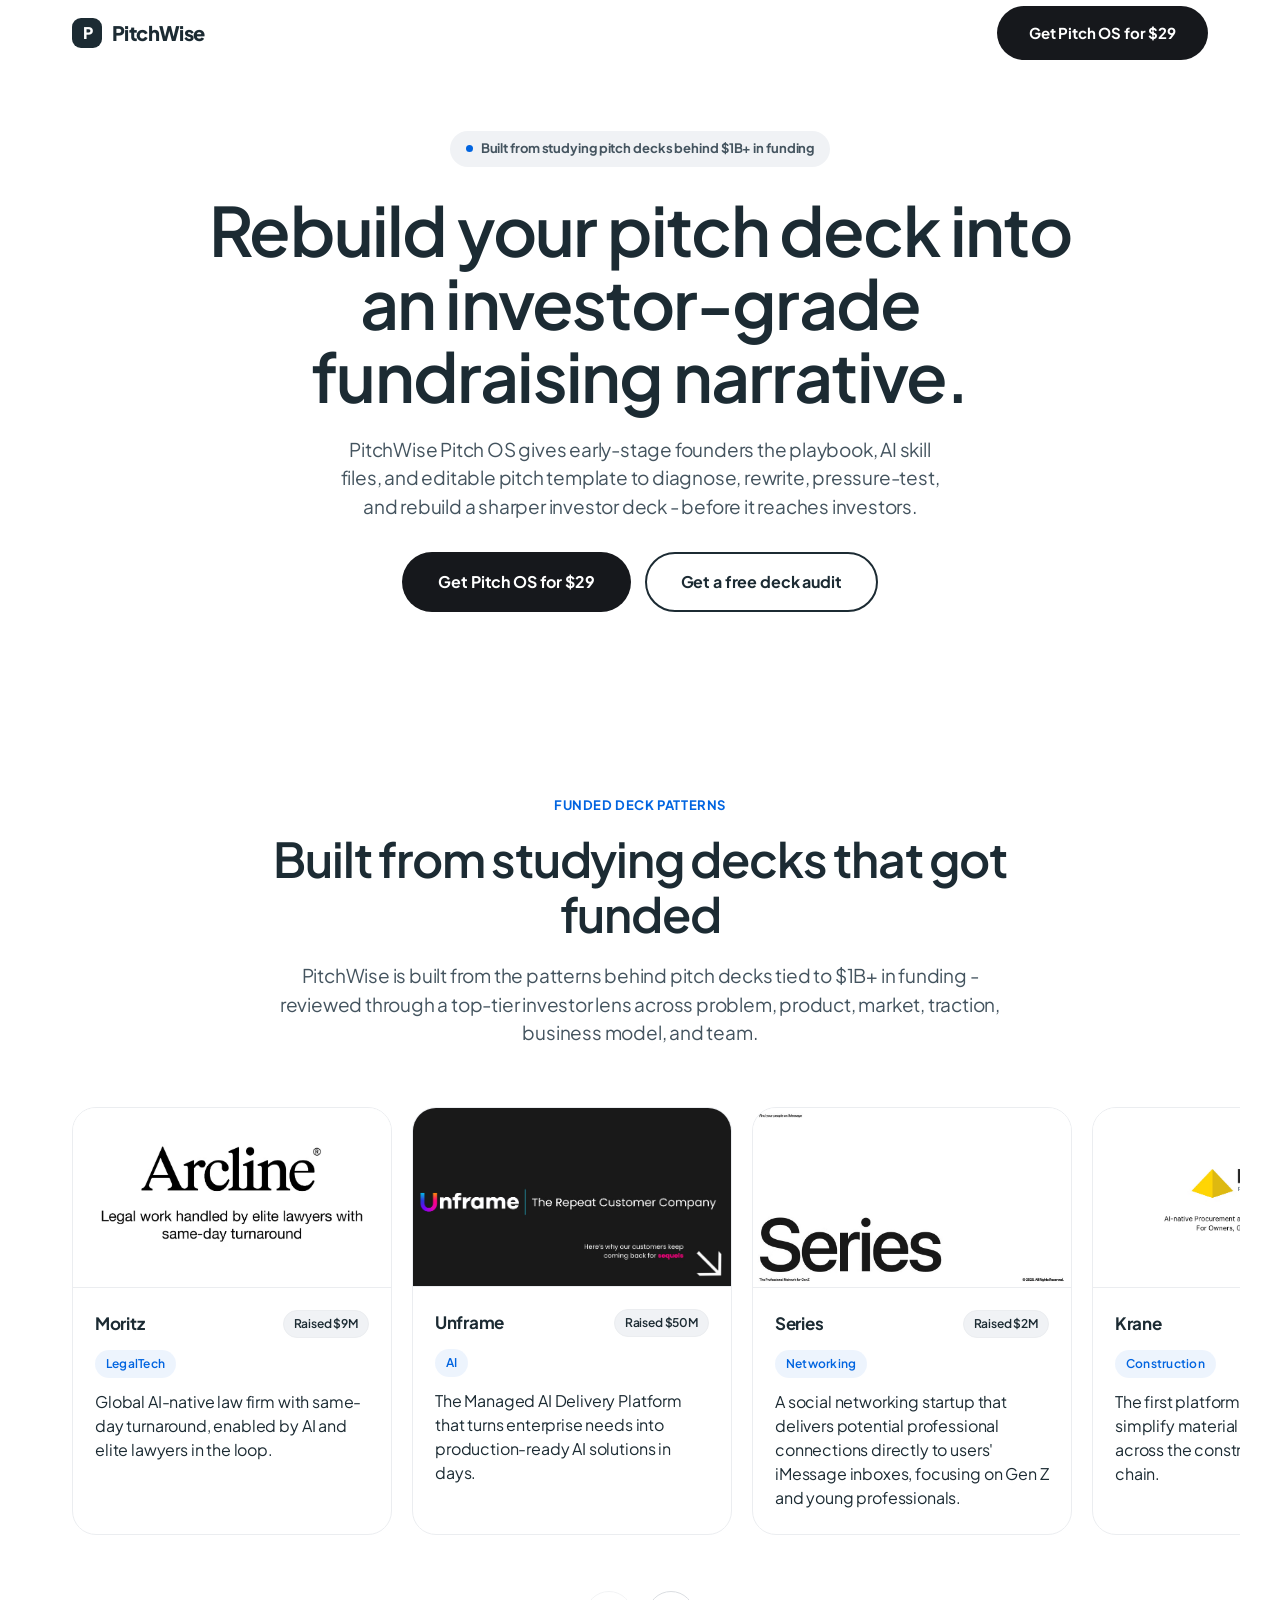
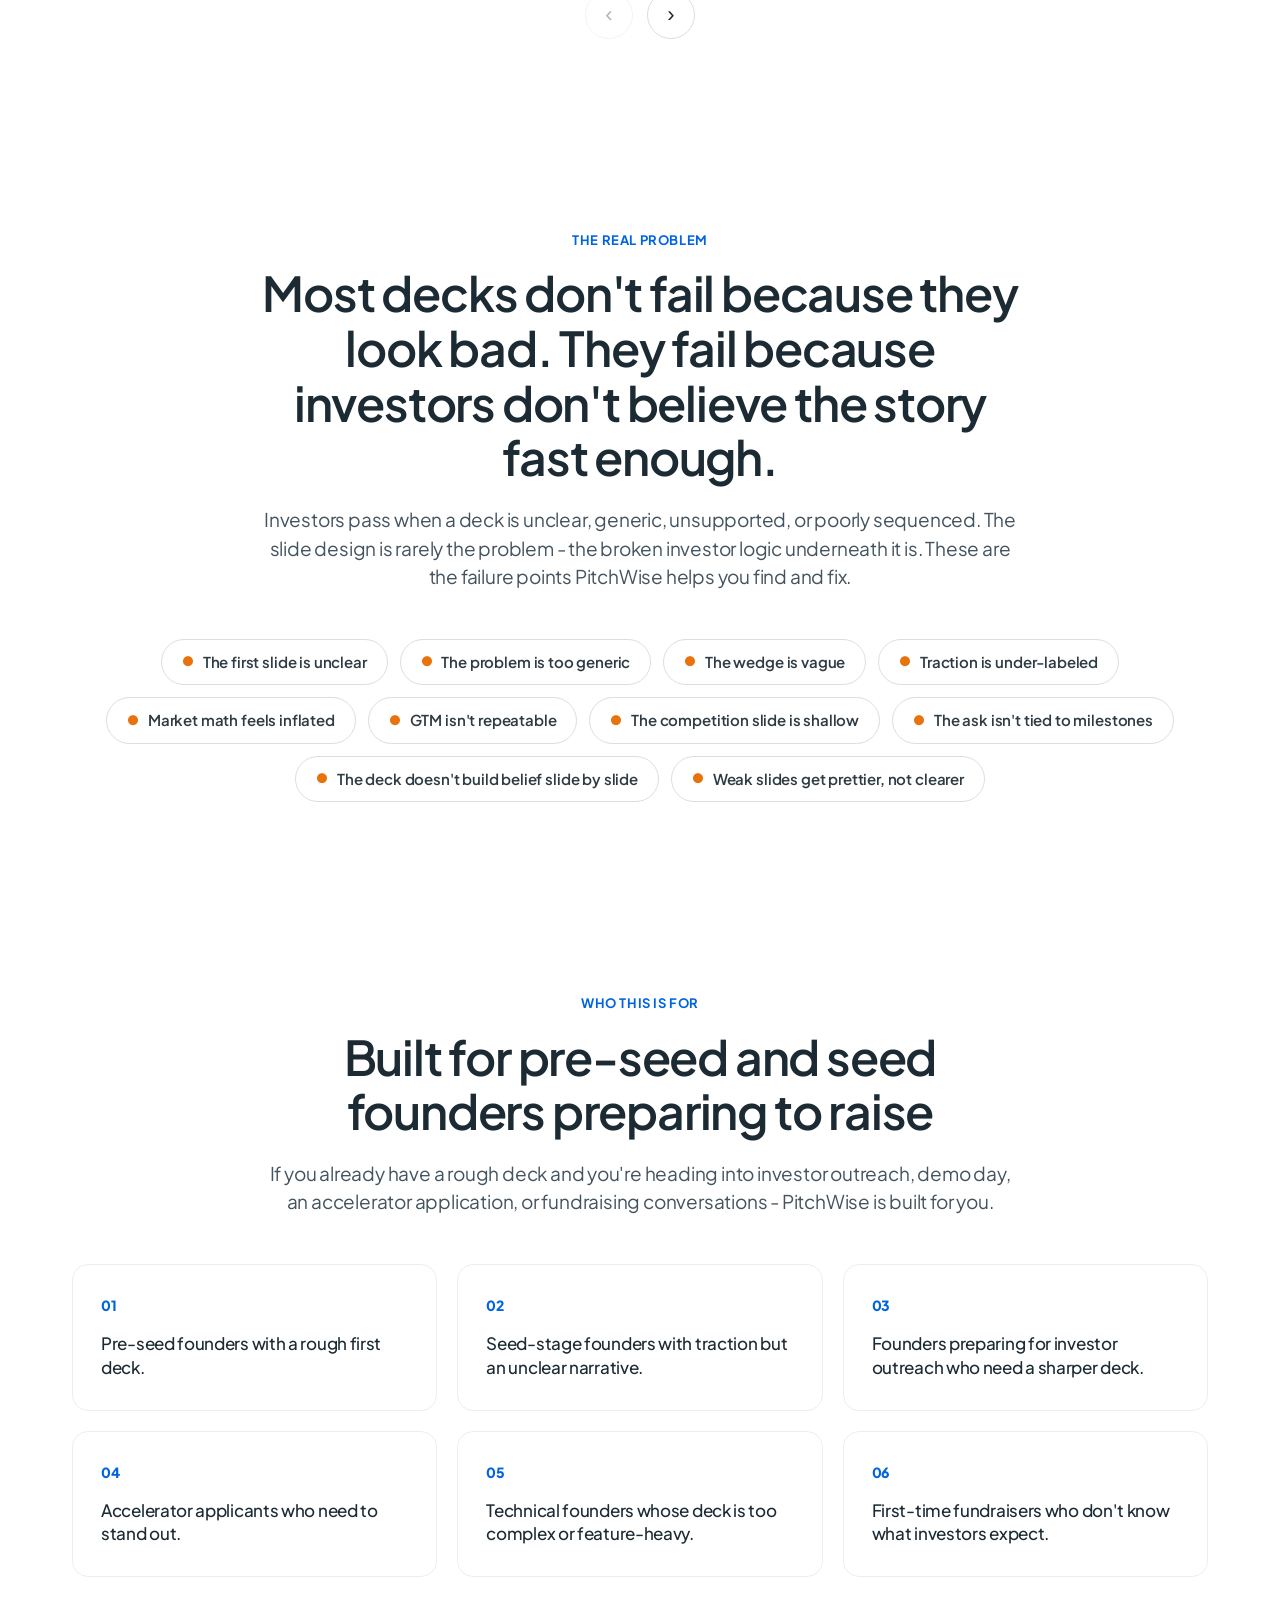
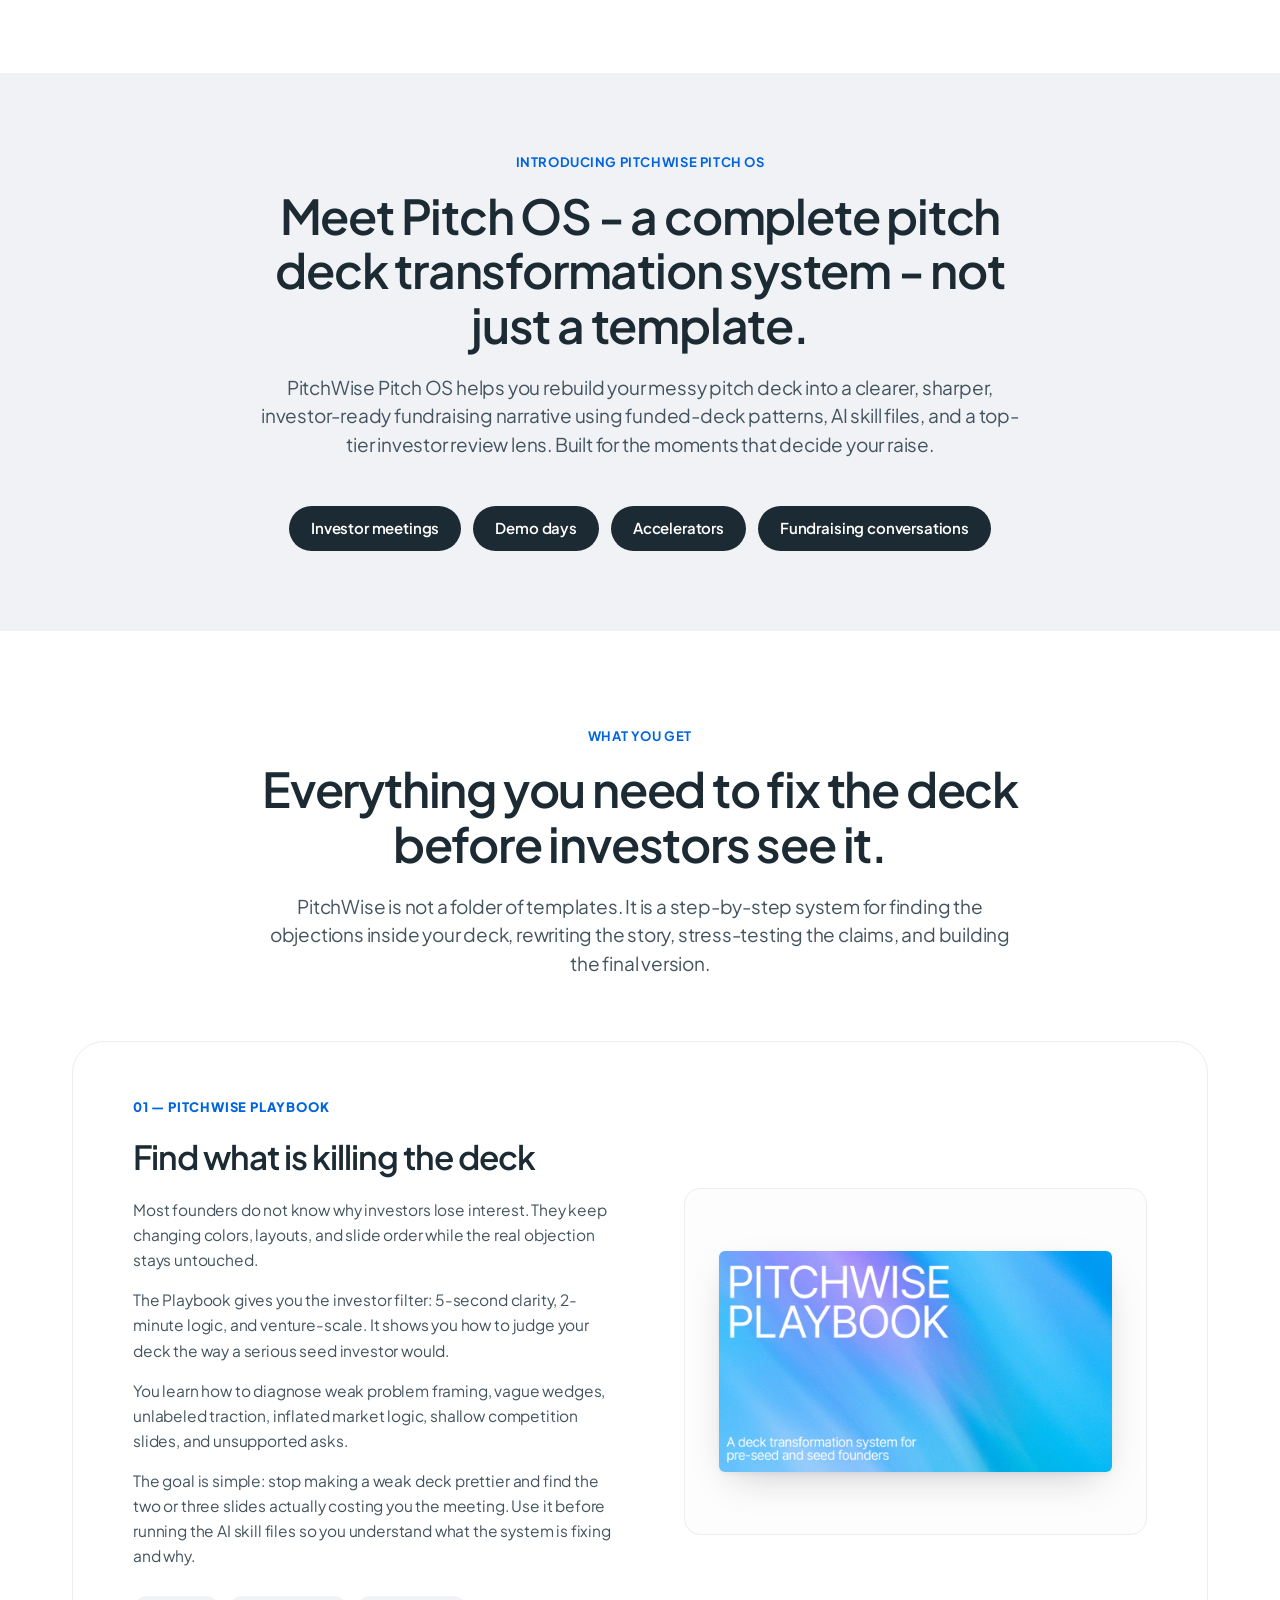
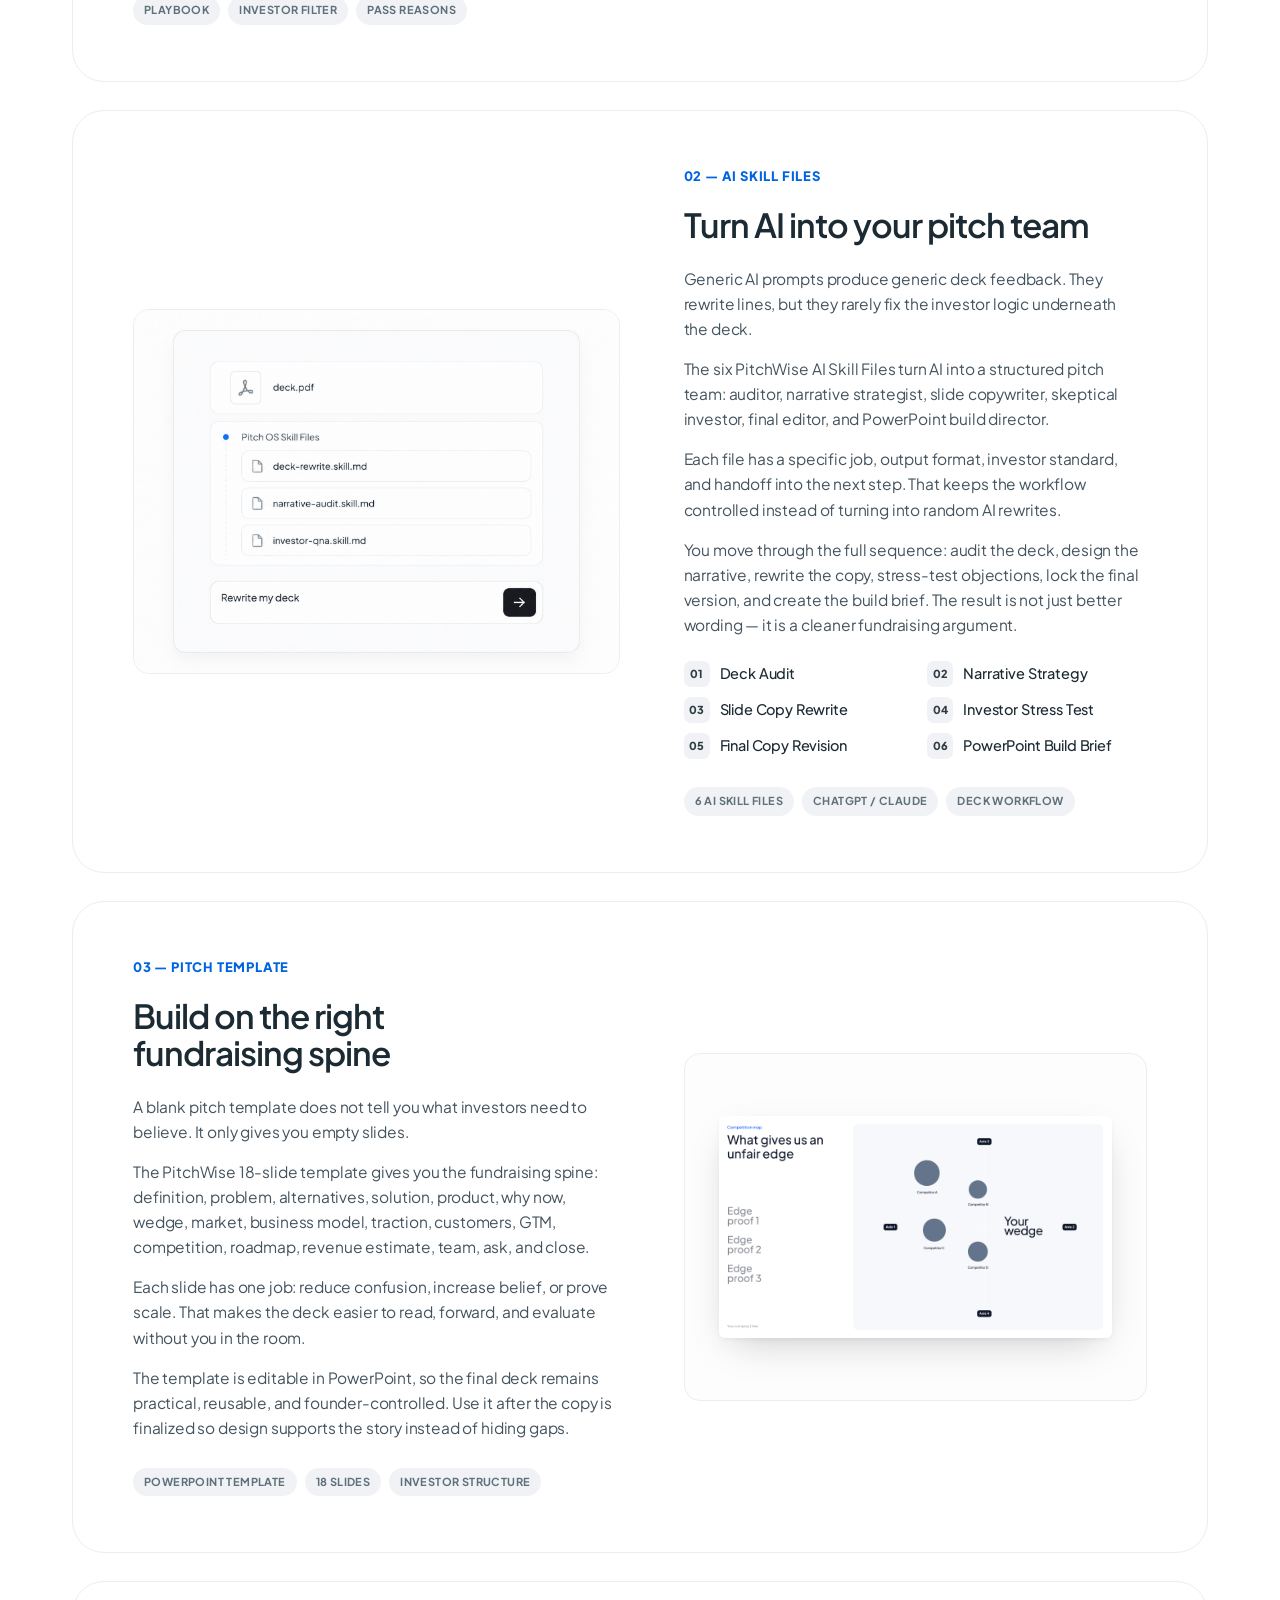
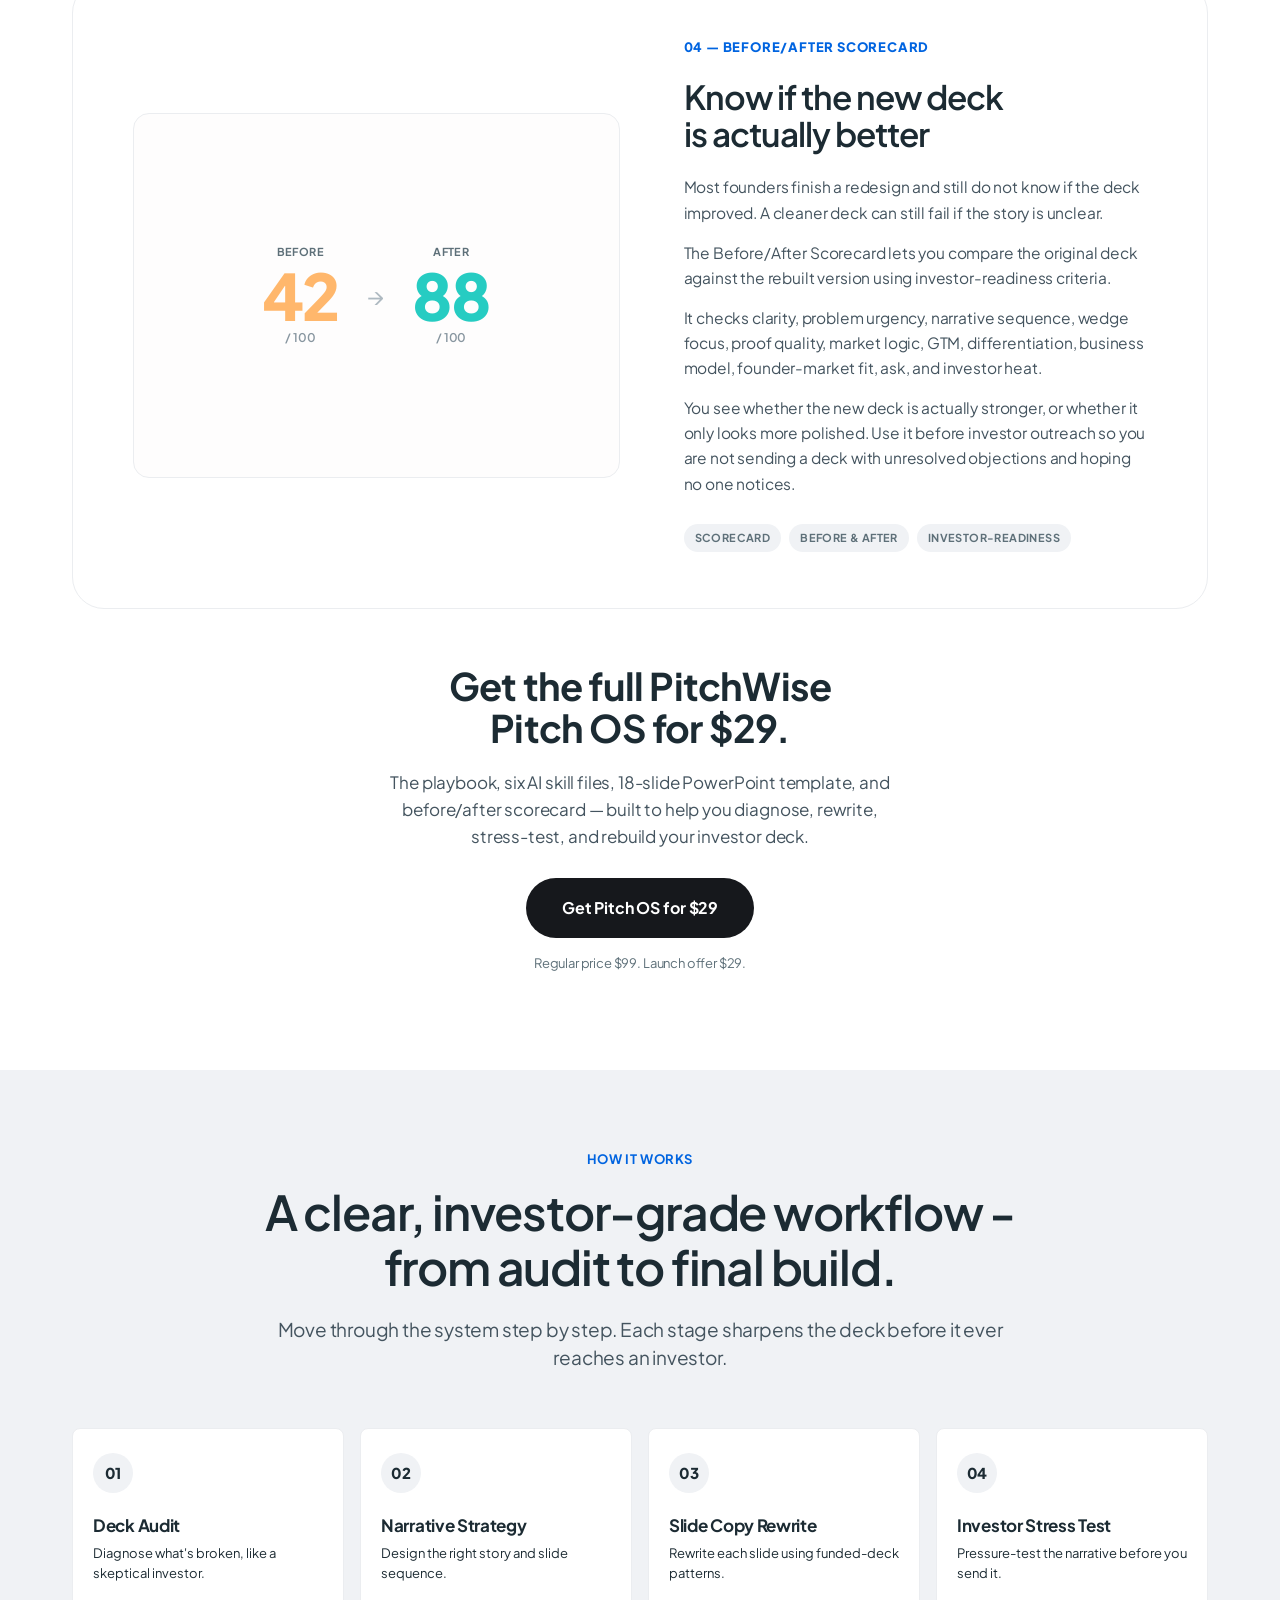
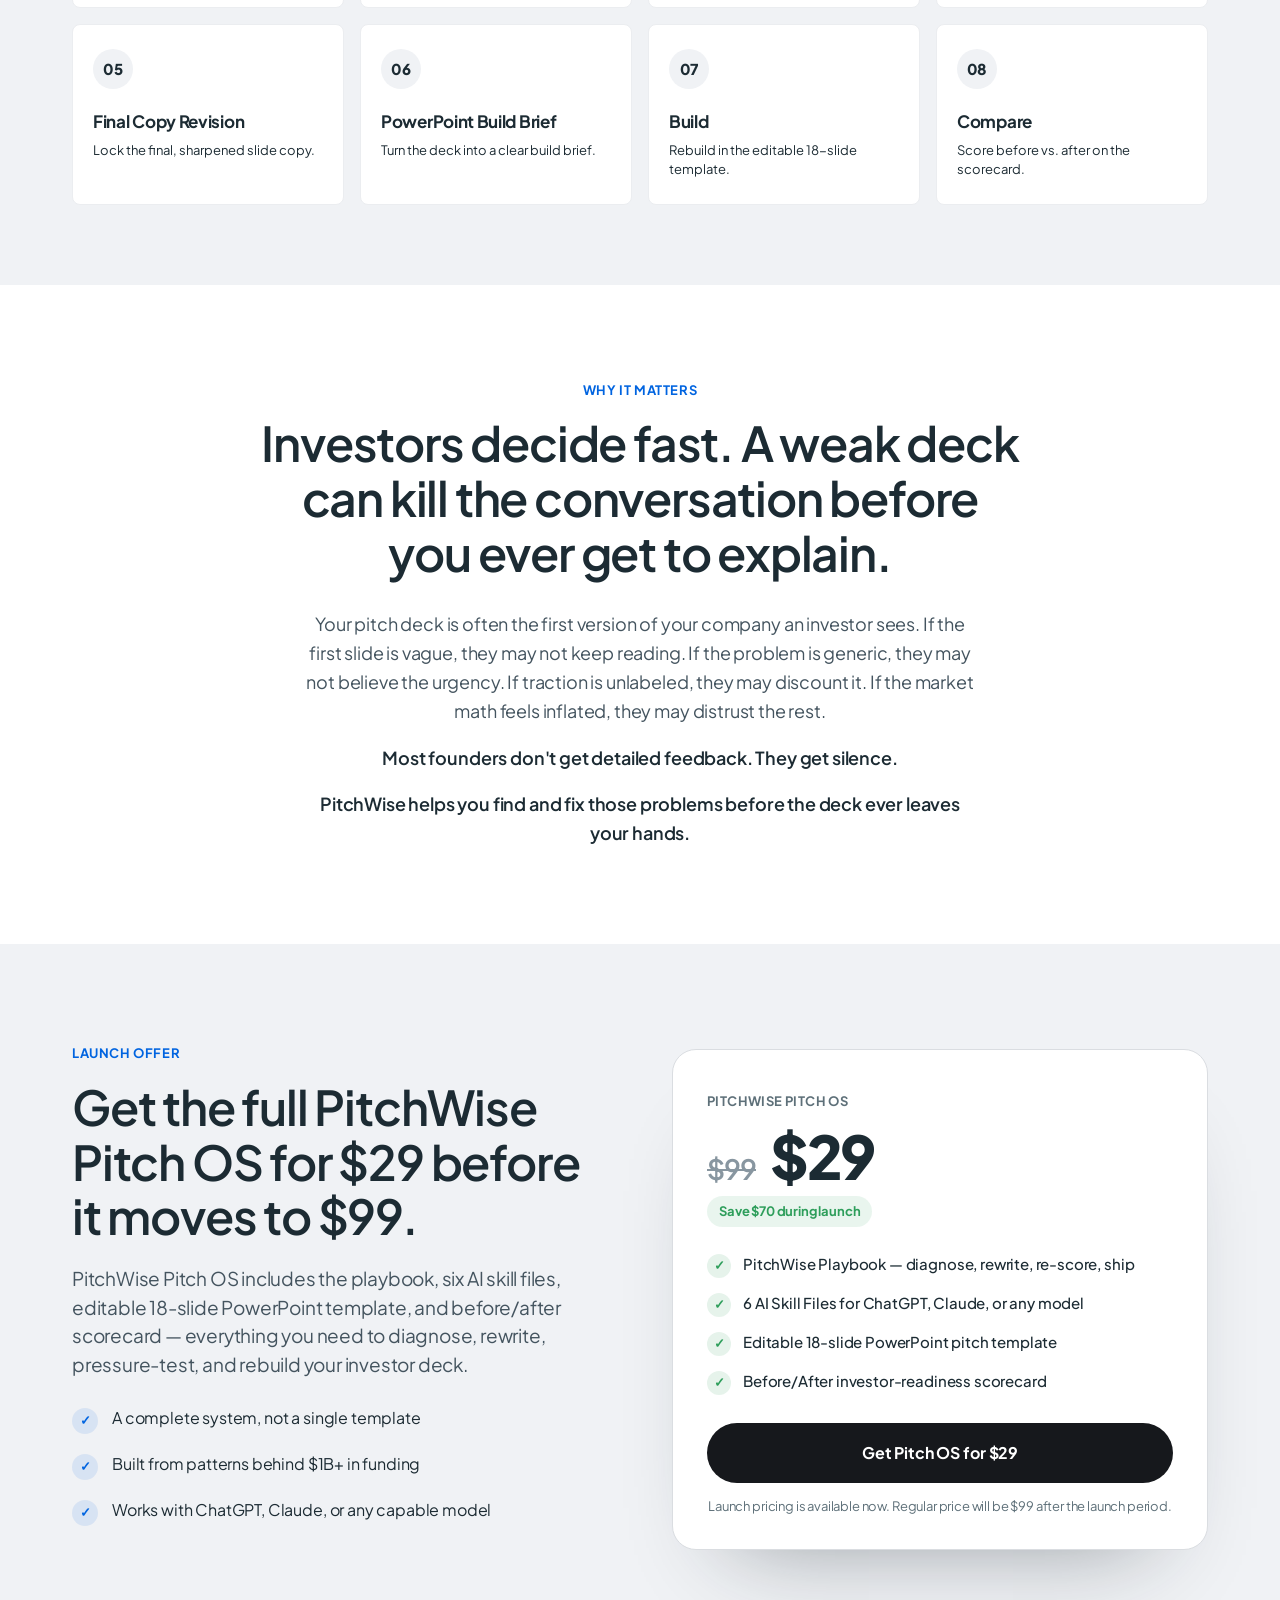
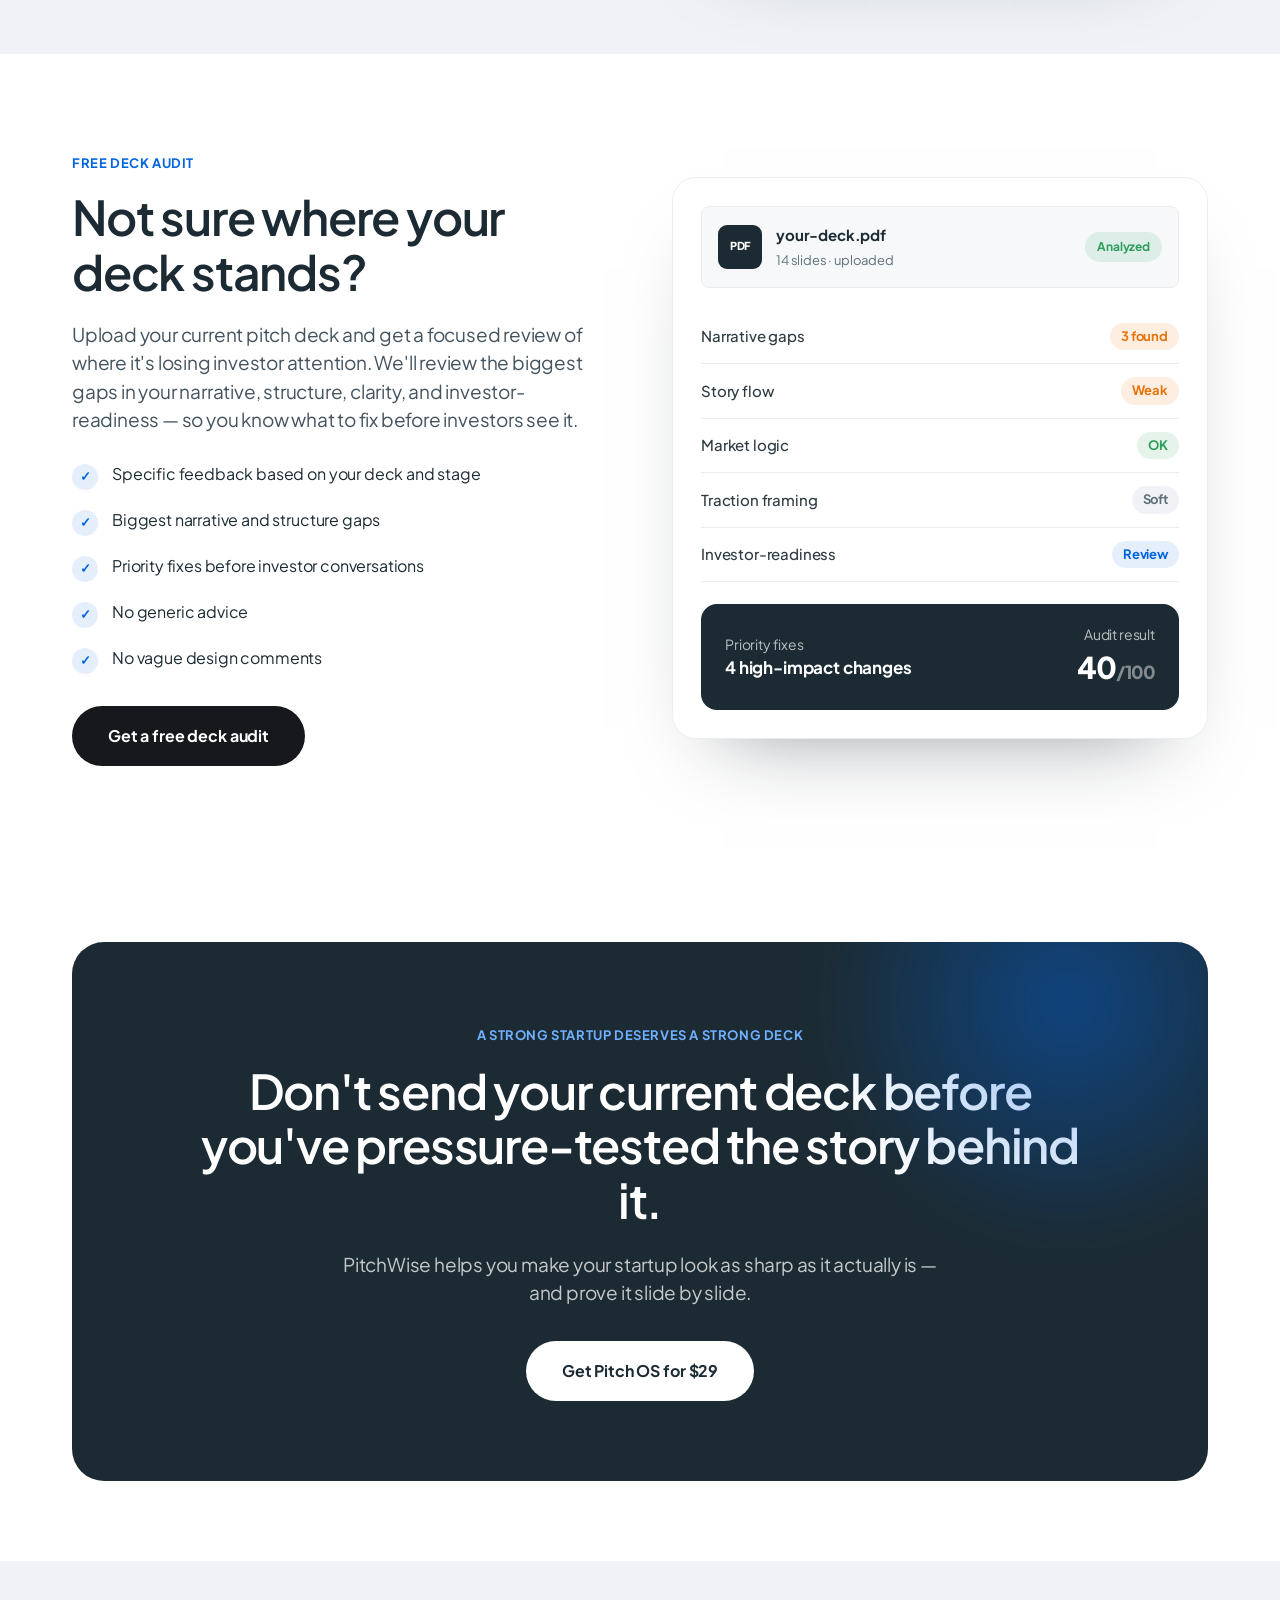
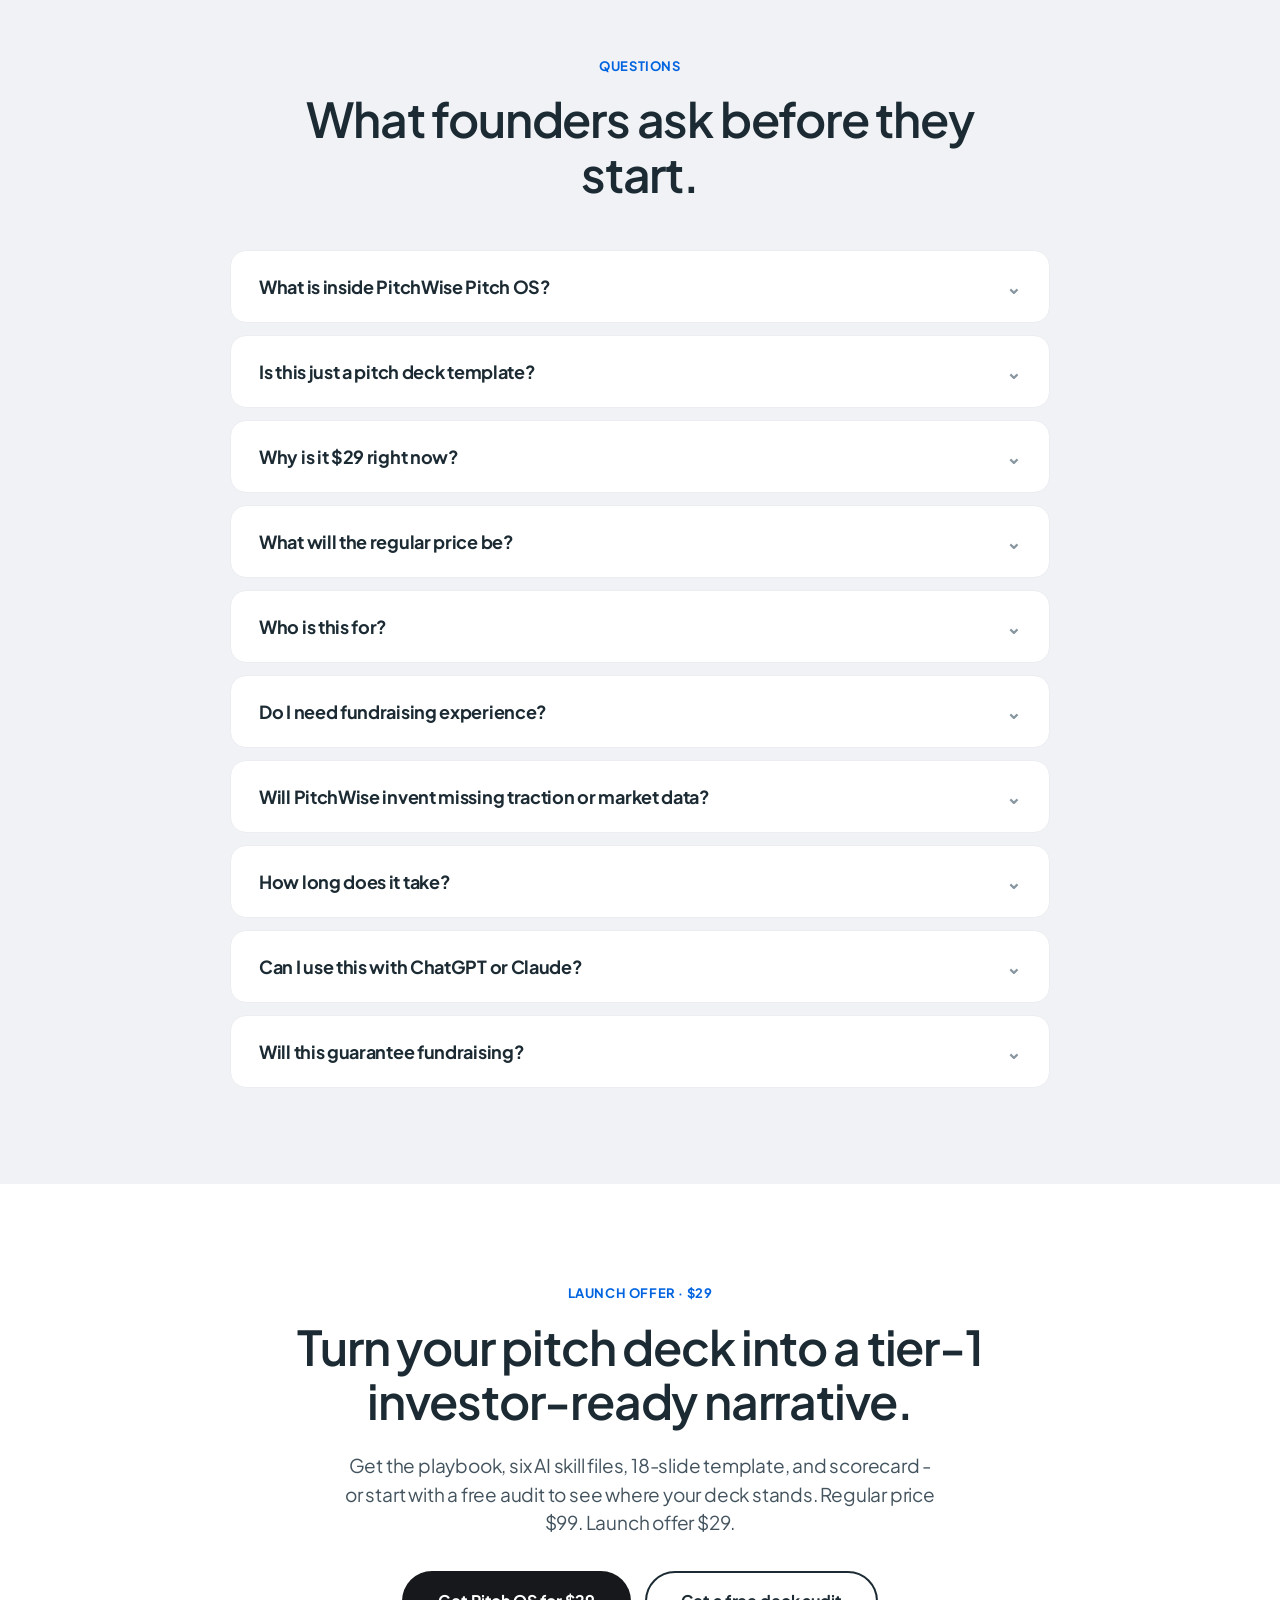
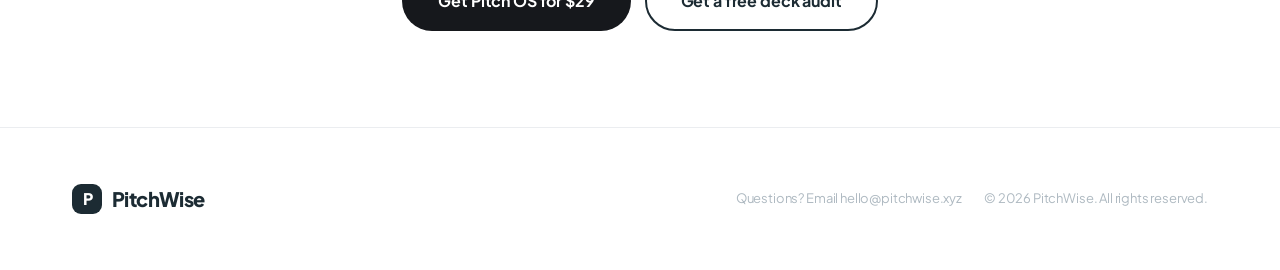
==== commit 46dab1fd: "Add files via upload" ====
--- a/index.html
+++ b/index.html
@@ -34,7 +34,7 @@
     <div class="wrap">
       <div class="hero-head reveal">
         <span class="hero-badge"><span class="dot"></span> Built from studying pitch decks behind $1B+ in funding</span>
-        <h1 class="t-hero">Rebuild your pitch deck into an investor-grade fundraising narrative.</h1>
+        <h1 class="t-hero hero-title-anim">Rebuild your pitch deck into an investor-grade fundraising narrative.</h1>
         <p class="t-subtitle hero-sub">PitchWise Pitch OS gives early-stage founders the playbook, AI skill files, and editable pitch template to diagnose, rewrite, pressure-test, and rebuild a sharper investor deck - before it reaches investors.</p>
 
         <div class="hero-ctas">
@@ -199,7 +199,7 @@
     <div class="wrap">
       <div class="section-head center reveal">
         <span class="t-eyebrow">Introducing PitchWise Pitch OS</span>
-        <h2 class="t-display">A complete pitch deck transformation system - not just a template.</h2>
+        <h2 class="t-display">Meet Pitch OS - a complete pitch deck transformation system - not just a template.</h2>
         <p class="t-subtitle">PitchWise Pitch OS helps you rebuild your messy pitch deck into a clearer, sharper, investor-ready fundraising narrative using funded-deck patterns, AI skill files, and a top-tier investor review lens. Built for the moments that decide your raise.</p>
       </div>
       <div class="usecases reveal">
@@ -216,63 +216,104 @@
     <div class="wrap">
       <div class="section-head center reveal">
         <span class="t-eyebrow">What you get</span>
-        <h2 class="t-display">Four parts. One investor-grade system.</h2>
-        <p class="t-subtitle">Everything you need to diagnose, rewrite, pressure-test, and rebuild your investor deck - and prove the improvement.</p>
-      </div>
-
-      <div class="deliverables deliverables--4">
-        <article class="deliv-card reveal">
-          <div class="deliv-num">01</div>
-          <div class="deliv-visual deliv-visual--framed">
-            <img src="images/pwpb.jpg" alt="PitchWise Playbook — a deck transformation system for pre-seed and seed founders" loading="lazy" />
-          </div>
-          <h3 class="t-heading-sm">PitchWise Playbook</h3>
-          <p class="t-body">A deck transformation guide that teaches you how to diagnose, rewrite, re-score, and ship a stronger investor deck - using the patterns behind funded startups.</p>
-          <div class="deliv-tags">
-            <span class="deliv-tag">PDF Playbook</span>
-            <span class="deliv-tag">Diagnose → Ship</span>
-            <span class="deliv-tag">Step-by-step</span>
-          </div>
-        </article>
-
-        <article class="deliv-card reveal">
-          <div class="deliv-num">02</div>
-          <div class="deliv-visual deliv-visual--img">
+        <h2 class="t-display">Everything you need to fix the deck before investors see it.</h2>
+        <p class="t-subtitle">PitchWise is not a folder of templates. It is a step-by-step system for finding the objections inside your deck, rewriting the story, stress-testing the claims, and building the final version.</p>
+      </div>
+
+      <div class="po-blocks">
+
+        <!-- BLOCK 01 -->
+        <article class="po-block reveal">
+          <div class="po-text">
+            <div class="po-num">01 — PitchWise Playbook</div>
+            <h3 class="t-heading-lg">Find what is killing the deck</h3>
+            <div class="po-copy">
+              <p>Most founders do not know why investors lose interest. They keep changing colors, layouts, and slide order while the real objection stays untouched.</p>
+              <p>The Playbook gives you the investor filter: 5-second clarity, 2-minute logic, and venture-scale. It shows you how to judge your deck the way a serious seed investor would.</p>
+              <p>You learn how to diagnose weak problem framing, vague wedges, unlabeled traction, inflated market logic, shallow competition slides, and unsupported asks.</p>
+              <p>The goal is simple: stop making a weak deck prettier and find the two or three slides actually costing you the meeting. Use it before running the AI skill files so you understand what the system is fixing and why.</p>
+            </div>
+            <div class="po-tags">
+              <span class="deliv-tag">Playbook</span>
+              <span class="deliv-tag">Investor Filter</span>
+              <span class="deliv-tag">Pass Reasons</span>
+            </div>
+          </div>
+          <div class="po-figure po-figure--framed">
+            <img src="images/pitchwise-playbook-cover.jpg" alt="PitchWise Playbook — a deck transformation system for pre-seed and seed founders" loading="lazy" />
+          </div>
+        </article>
+
+        <!-- BLOCK 02 -->
+        <article class="po-block po-block--flip reveal">
+          <div class="po-text">
+            <div class="po-num">02 — AI Skill Files</div>
+            <h3 class="t-heading-lg">Turn AI into your pitch team</h3>
+            <div class="po-copy">
+              <p>Generic AI prompts produce generic deck feedback. They rewrite lines, but they rarely fix the investor logic underneath the deck.</p>
+              <p>The six PitchWise AI Skill Files turn AI into a structured pitch team: auditor, narrative strategist, slide copywriter, skeptical investor, final editor, and PowerPoint build director.</p>
+              <p>Each file has a specific job, output format, investor standard, and handoff into the next step. That keeps the workflow controlled instead of turning into random AI rewrites.</p>
+              <p>You move through the full sequence: audit the deck, design the narrative, rewrite the copy, stress-test objections, lock the final version, and create the build brief. The result is not just better wording — it is a cleaner fundraising argument.</p>
+            </div>
+            <ul class="po-steps">
+              <li><span class="sf-num">01</span> Deck Audit</li>
+              <li><span class="sf-num">02</span> Narrative Strategy</li>
+              <li><span class="sf-num">03</span> Slide Copy Rewrite</li>
+              <li><span class="sf-num">04</span> Investor Stress Test</li>
+              <li><span class="sf-num">05</span> Final Copy Revision</li>
+              <li><span class="sf-num">06</span> PowerPoint Build Brief</li>
+            </ul>
+            <div class="po-tags">
+              <span class="deliv-tag">6 AI Skill Files</span>
+              <span class="deliv-tag">ChatGPT / Claude</span>
+              <span class="deliv-tag">Deck Workflow</span>
+            </div>
+          </div>
+          <div class="po-figure po-figure--img">
             <img src="images/skill-files.png" alt="PitchWise AI Skill Files" loading="lazy" />
           </div>
-          <h3 class="t-heading-sm">6 AI Skill Files</h3>
-          <p class="t-body">Six structured skill files you upload into ChatGPT, Claude, or any capable model to transform your deck step by step.</p>
-          <ul class="skill-list">
-            <li><span class="sf-num">01</span> Deck Audit</li>
-            <li><span class="sf-num">02</span> Narrative Strategy</li>
-            <li><span class="sf-num">03</span> Slide Copy Rewrite</li>
-            <li><span class="sf-num">04</span> Investor Stress Test</li>
-            <li><span class="sf-num">05</span> Final Copy Revision</li>
-            <li><span class="sf-num">06</span> PowerPoint Build Brief</li>
-          </ul>
-          <div class="deliv-tags">
-            <span class="deliv-tag">6 AI Skill Files</span>
-            <span class="deliv-tag">ChatGPT / Claude</span>
-          </div>
-        </article>
-
-        <article class="deliv-card reveal">
-          <div class="deliv-num">03</div>
-          <div class="deliv-visual deliv-visual--framed">
+        </article>
+
+        <!-- BLOCK 03 -->
+        <article class="po-block reveal">
+          <div class="po-text">
+            <div class="po-num">03 — Pitch Template</div>
+            <h3 class="t-heading-lg">Build on the right fundraising spine</h3>
+            <div class="po-copy">
+              <p>A blank pitch template does not tell you what investors need to believe. It only gives you empty slides.</p>
+              <p>The PitchWise 18-slide template gives you the fundraising spine: definition, problem, alternatives, solution, product, why now, wedge, market, business model, traction, customers, GTM, competition, roadmap, revenue estimate, team, ask, and close.</p>
+              <p>Each slide has one job: reduce confusion, increase belief, or prove scale. That makes the deck easier to read, forward, and evaluate without you in the room.</p>
+              <p>The template is editable in PowerPoint, so the final deck remains practical, reusable, and founder-controlled. Use it after the copy is finalized so design supports the story instead of hiding gaps.</p>
+            </div>
+            <div class="po-tags">
+              <span class="deliv-tag">PowerPoint Template</span>
+              <span class="deliv-tag">18 Slides</span>
+              <span class="deliv-tag">Investor Structure</span>
+            </div>
+          </div>
+          <div class="po-figure po-figure--framed">
             <img src="images/deck-template.png" alt="PitchWise 18-slide pitch template" loading="lazy" />
           </div>
-          <h3 class="t-heading-sm">18-Slide Pitch Template</h3>
-          <p class="t-body">An editable 18-slide pre-seed/seed PowerPoint pitch deck template, built around the structure and sequence investors expect.</p>
-          <div class="deliv-tags">
-            <span class="deliv-tag">PowerPoint Template</span>
-            <span class="deliv-tag">18 slides</span>
-            <span class="deliv-tag">Fully editable</span>
-          </div>
-        </article>
-
-        <article class="deliv-card reveal">
-          <div class="deliv-num">04</div>
-          <div class="deliv-visual deliv-visual--score">
+        </article>
+
+        <!-- BLOCK 04 -->
+        <article class="po-block po-block--flip reveal">
+          <div class="po-text">
+            <div class="po-num">04 — Before/After Scorecard</div>
+            <h3 class="t-heading-lg">Know if the new deck is actually better</h3>
+            <div class="po-copy">
+              <p>Most founders finish a redesign and still do not know if the deck improved. A cleaner deck can still fail if the story is unclear.</p>
+              <p>The Before/After Scorecard lets you compare the original deck against the rebuilt version using investor-readiness criteria.</p>
+              <p>It checks clarity, problem urgency, narrative sequence, wedge focus, proof quality, market logic, GTM, differentiation, business model, founder-market fit, ask, and investor heat.</p>
+              <p>You see whether the new deck is actually stronger, or whether it only looks more polished. Use it before investor outreach so you are not sending a deck with unresolved objections and hoping no one notices.</p>
+            </div>
+            <div class="po-tags">
+              <span class="deliv-tag">Scorecard</span>
+              <span class="deliv-tag">Before &amp; After</span>
+              <span class="deliv-tag">Investor-readiness</span>
+            </div>
+          </div>
+          <div class="po-figure po-figure--score">
             <div class="score-col">
               <span class="score-cap">Before</span>
               <span class="score-num score-before">42</span>
@@ -285,18 +326,15 @@
               <span class="score-of">/ 100</span>
             </div>
           </div>
-          <h3 class="t-heading-sm">Before/After Scorecard</h3>
-          <p class="t-body">A framework to score your original deck and your rebuilt deck against investor-readiness criteria - so you can see exactly what improved.</p>
-          <div class="deliv-tags">
-            <span class="deliv-tag">Scorecard</span>
-            <span class="deliv-tag">Investor-readiness</span>
-            <span class="deliv-tag">Before &amp; after</span>
-          </div>
-        </article>
-      </div>
-
-      <div class="center" style="margin-top:48px;">
-        <a class="btn btn-primary btn-lg reveal" href="#pricing">Get Pitch OS for $29</a>
+        </article>
+
+      </div>
+
+      <div class="po-cta reveal">
+        <h3 class="po-cta-headline">Get the full PitchWise Pitch OS for $29.</h3>
+        <p class="po-cta-sub">The playbook, six AI skill files, 18-slide PowerPoint template, and before/after scorecard — built to help you diagnose, rewrite, stress-test, and rebuild your investor deck.</p>
+        <a class="btn btn-primary btn-lg" href="#pricing">Get Pitch OS for $29</a>
+        <p class="price-note">Regular price $99. Launch offer $29.</p>
       </div>
     </div>
   </section>
--- a/styles.css
+++ b/styles.css
@@ -835,6 +835,109 @@
 }
 
 /* ============================================================
+   Product blocks — "What you get" (large alternating)
+   ============================================================ */
+.po-blocks { display: flex; flex-direction: column; gap: 28px; margin-top: 64px; }
+.po-block {
+  display: grid;
+  grid-template-columns: 1.05fr 1fr;
+  gap: 64px;
+  align-items: center;
+  background: var(--canvas);
+  border: 1px solid var(--hairline-soft);
+  border-radius: var(--r-xxxl);
+  padding: 56px 60px;
+  transition: box-shadow 220ms ease, border-color 220ms ease, transform 220ms ease;
+}
+.po-block:hover {
+  border-color: var(--hairline);
+  box-shadow: 0 44px 84px -58px rgba(20, 30, 40, 0.46);
+  transform: translateY(-2px);
+}
+.po-block--flip .po-figure { order: -1; }
+
+.po-num {
+  font-size: 13px; font-weight: 800; letter-spacing: 0.8px;
+  text-transform: uppercase; color: var(--primary);
+  margin-bottom: 20px;
+}
+.po-block h3 {
+  font-size: clamp(27px, 2.6vw, 34px);
+  font-weight: 600; line-height: 1.12; letter-spacing: -1px;
+  color: var(--ink-deep); margin-bottom: 22px;
+  text-wrap: balance;
+}
+.po-copy { display: flex; flex-direction: column; gap: 15px; }
+.po-copy p { font-size: 15.5px; line-height: 1.62; color: var(--charcoal); margin: 0; text-wrap: pretty; }
+.po-tags { display: flex; flex-wrap: wrap; gap: 8px; margin-top: 28px; }
+
+/* Six-step skill list inside block 02 */
+.po-steps {
+  list-style: none; padding: 0; margin: 24px 0 0;
+  display: grid; grid-template-columns: 1fr 1fr; gap: 10px 24px;
+}
+.po-steps li { display: flex; gap: 10px; align-items: center; font-size: 14.5px; color: var(--ink-deep); font-weight: 500; }
+.po-steps .sf-num {
+  flex: none; width: 26px; height: 26px; border-radius: 7px;
+  background: var(--surface-soft); color: var(--ink);
+  display: grid; place-items: center; font-size: 11px; font-weight: 800;
+}
+
+/* Block figure */
+.po-figure {
+  border-radius: var(--r-xl);
+  overflow: hidden;
+  border: 1px solid var(--hairline-soft);
+  aspect-ratio: 4 / 3;
+  display: grid;
+  place-items: center;
+  position: relative;
+}
+.po-figure--img { background: var(--surface-soft); }
+.po-figure--img img { width: 100%; height: 100%; object-fit: cover; display: block; }
+.po-figure--framed { background: #FEFDFD; padding: 34px; }
+.po-figure--framed img {
+  width: 100%; height: auto; max-height: 100%; object-fit: contain;
+  border-radius: var(--r-md);
+  box-shadow: 0 14px 38px -14px rgba(16, 24, 40, 0.26), 0 2px 6px -2px rgba(16, 24, 40, 0.08);
+}
+.po-figure--score {
+  display: flex; align-items: center; justify-content: center; gap: 28px;
+  background: #FEFDFD;
+}
+.po-figure--score .score-num { font-size: clamp(48px, 6vw, 64px); }
+
+/* Section CTA after the four blocks */
+.po-cta { text-align: center; margin-top: 56px; }
+.po-cta-headline {
+  font-size: clamp(28px, 3vw, 38px);
+  font-weight: 700; letter-spacing: -0.8px; line-height: 1.1;
+  color: var(--ink-deep); margin: 0 auto 20px; max-width: 640px;
+  text-wrap: balance;
+}
+.po-cta-sub {
+  font-size: clamp(15px, 1.4vw, 17px); line-height: 1.6;
+  color: var(--charcoal); max-width: 520px; margin: 0 auto 28px;
+  font-weight: 400; text-wrap: pretty;
+}
+.po-cta > p:first-child {
+  font-size: clamp(38px, 4vw, 46px); font-weight: 600; color: var(--ink-deep);
+  letter-spacing: -0.5px; max-width: 640px; margin: 0 auto 26px; line-height: 1.0;
+  text-wrap: balance;
+}
+.po-cta .price-note { font-size: 13px; font-weight: 400; color: var(--slate); margin: 16px 0 0; }
+
+@media (max-width: 1023px) {
+  .po-block { grid-template-columns: 1fr; gap: 40px; padding: 48px 44px; }
+  .po-block--flip .po-figure { order: 0; }
+}
+@media (max-width: 767px) {
+  .po-block { padding: 32px 24px; border-radius: var(--r-xxl); }
+  .po-steps { grid-template-columns: 1fr; }
+  .po-figure--framed { padding: 22px; }
+}
+
+/* ============================================================
    Responsive
    ============================================================ */
 @media (max-width: 1023px) {
@@ -842,6 +945,29 @@
   .steps { grid-template-columns: repeat(3, 1fr); }
   .audience { grid-template-columns: 1fr 1fr; }
   .audit-split { grid-template-columns: 1fr; gap: 40px; }
+}
+
+/* ============================================================
+   Hero title entrance animation — page load, once, no loop
+   ============================================================ */
+@keyframes heroTitleIn {
+  from {
+    opacity: 0;
+    transform: translateY(10px);
+    filter: blur(4px);
+  }
+  to {
+    opacity: 1;
+    transform: translateY(0);
+    filter: blur(0);
+  }
+}
+
+@media (prefers-reduced-motion: no-preference) {
+  .hero-title-anim {
+    animation: heroTitleIn 700ms cubic-bezier(0.22, 1, 0.36, 1) both;
+    animation-delay: 80ms;
+  }
 }
 
 @media (max-width: 767px) {
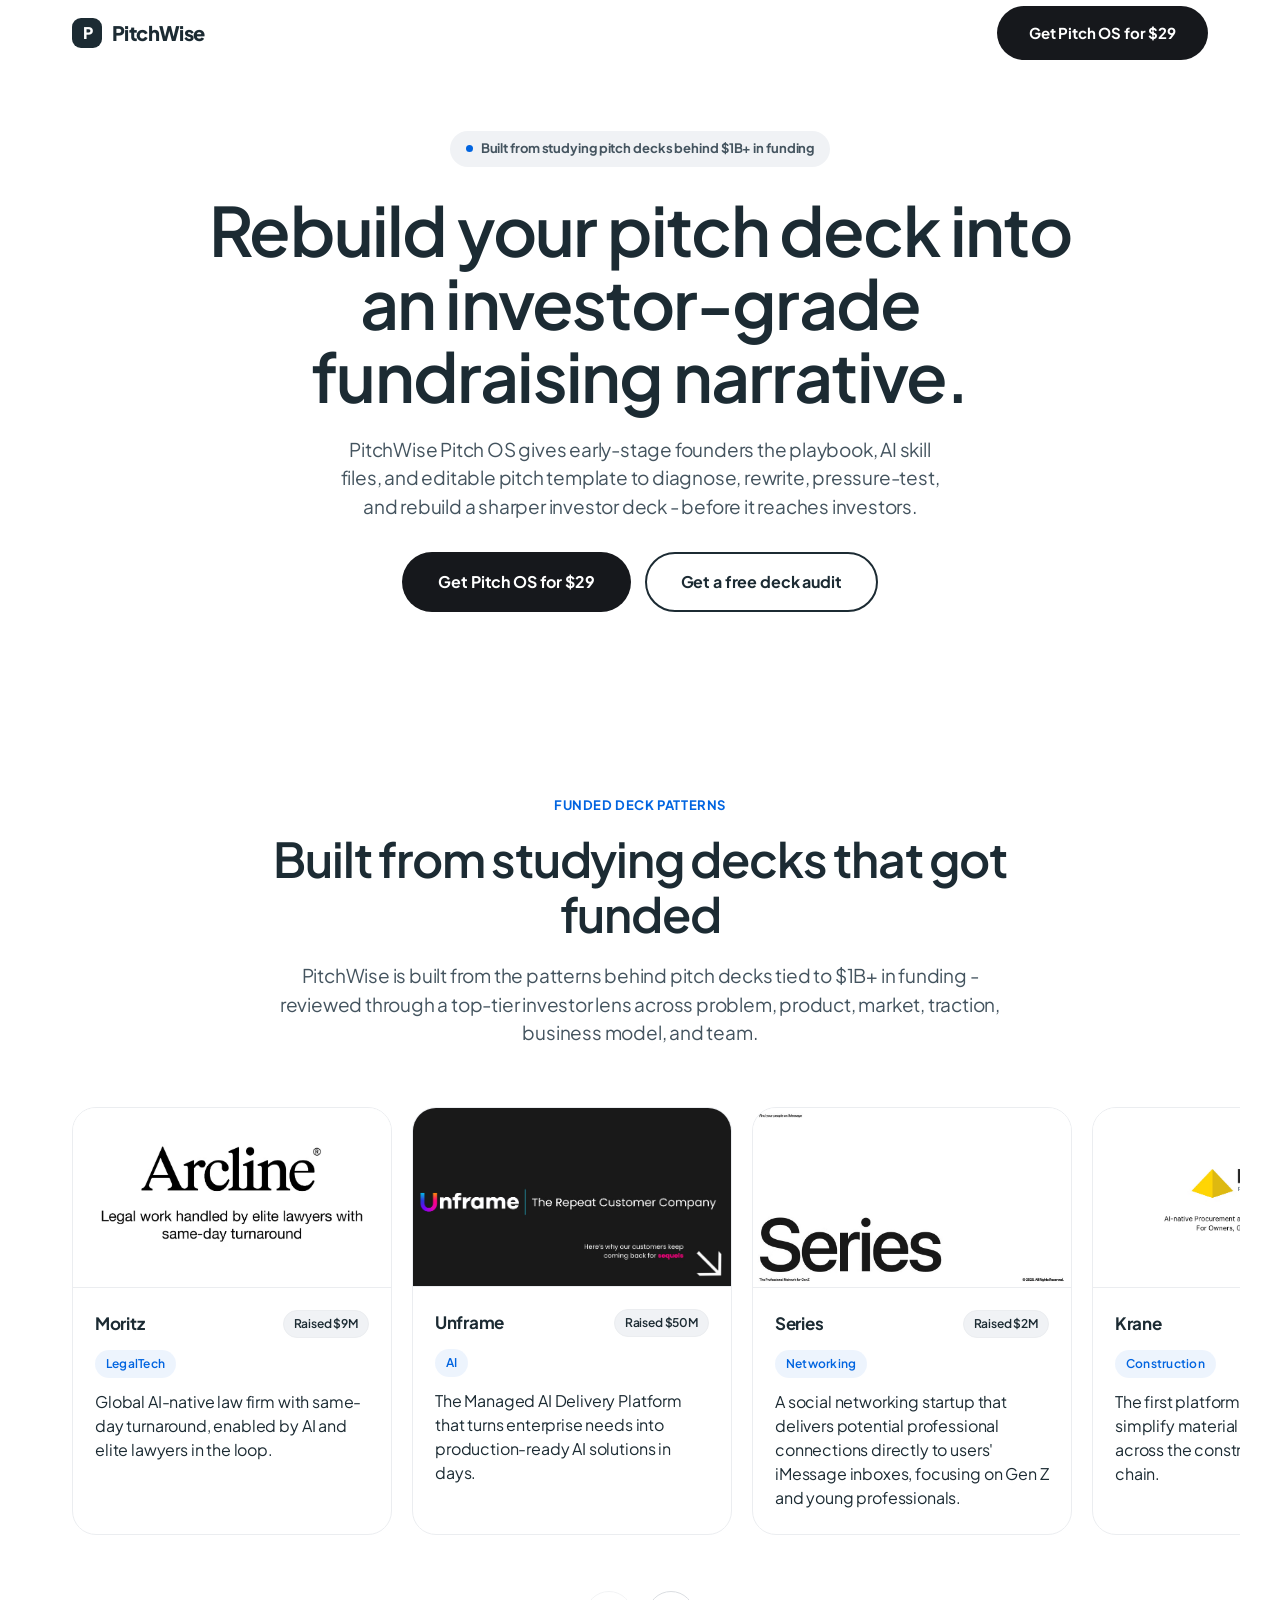
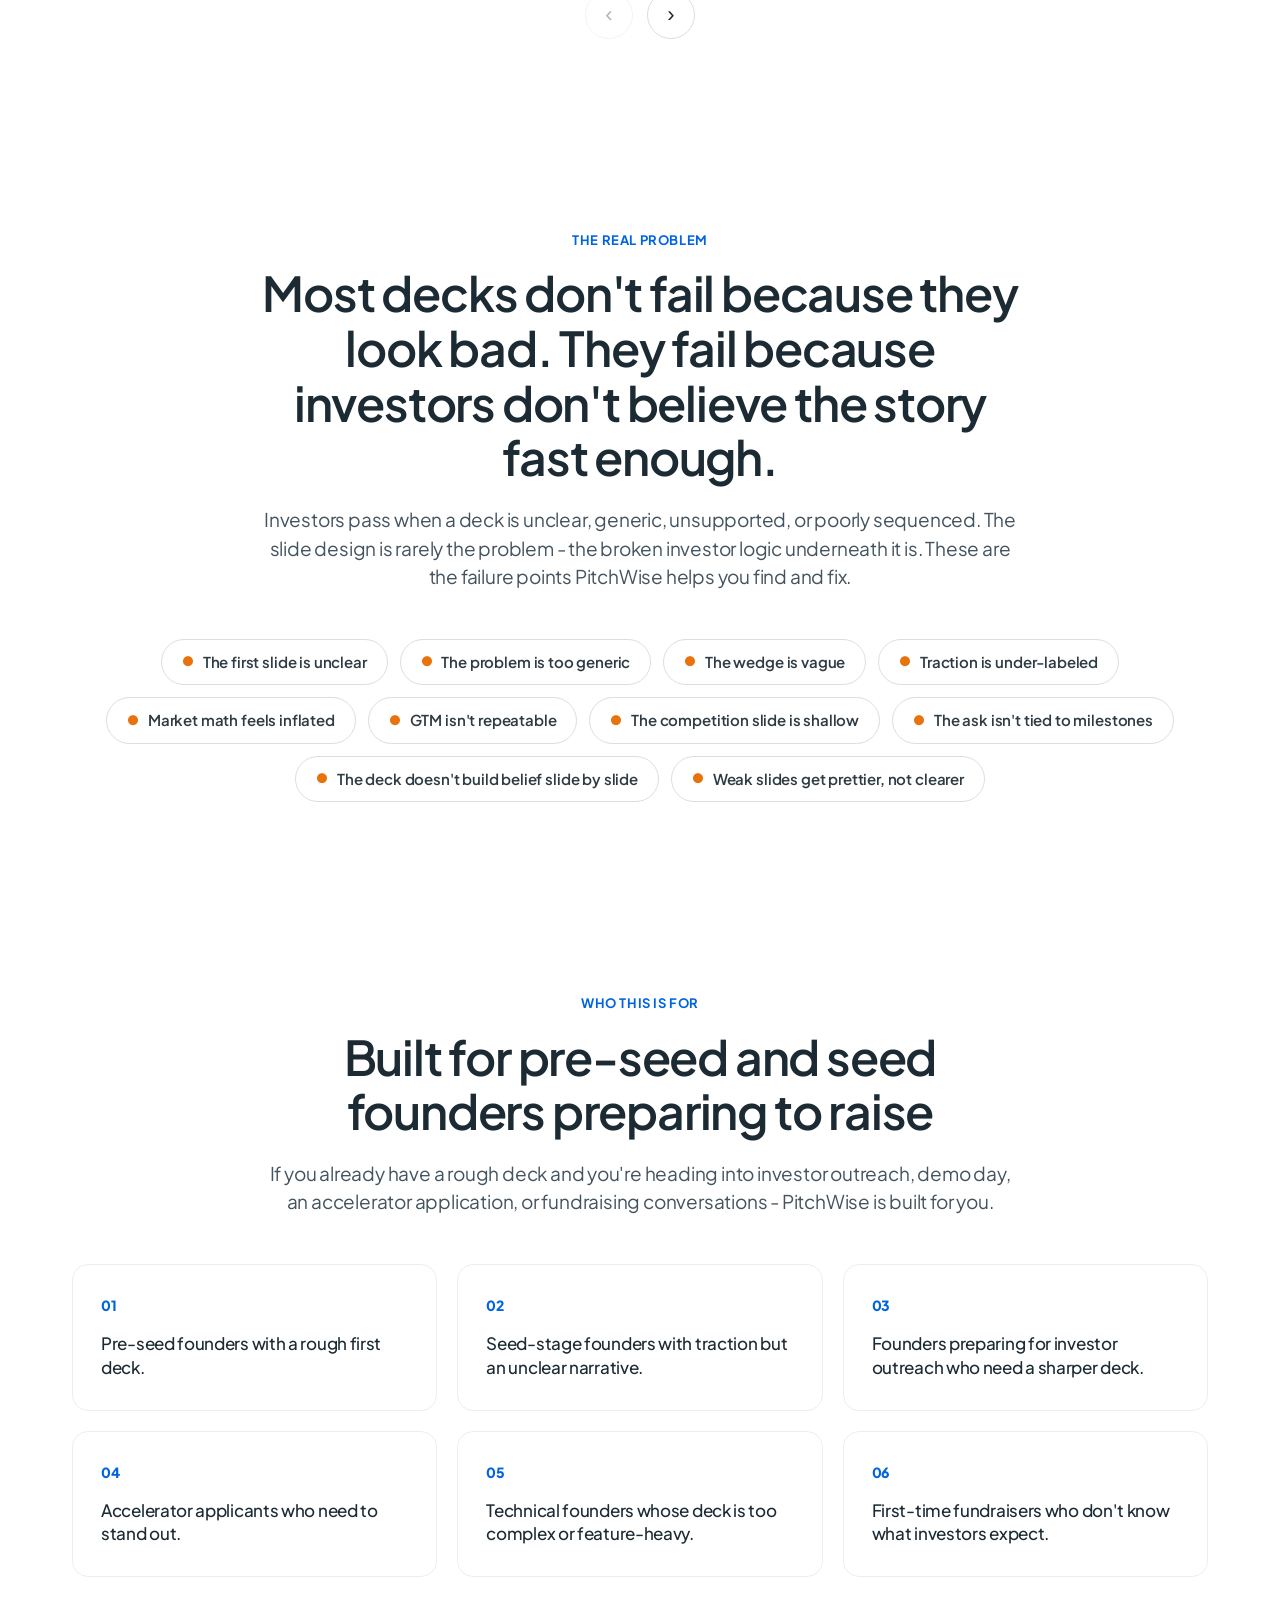
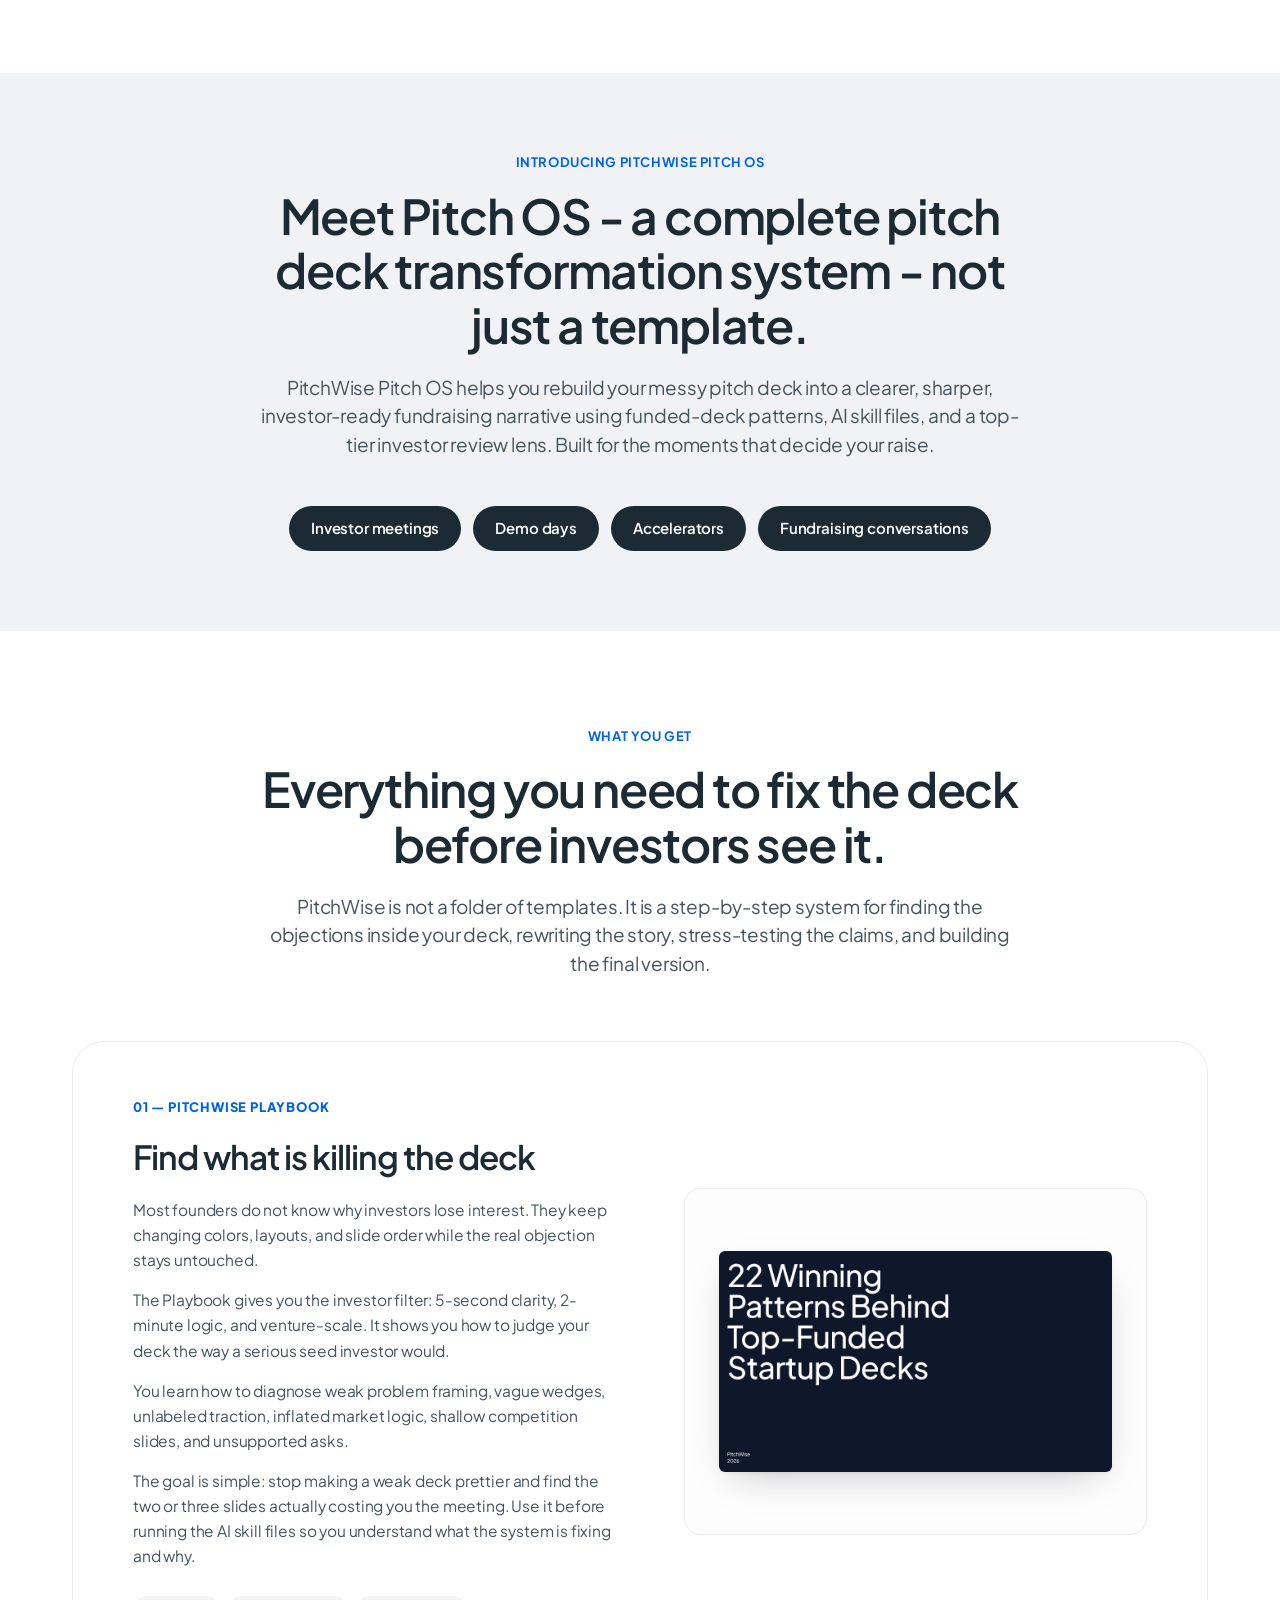
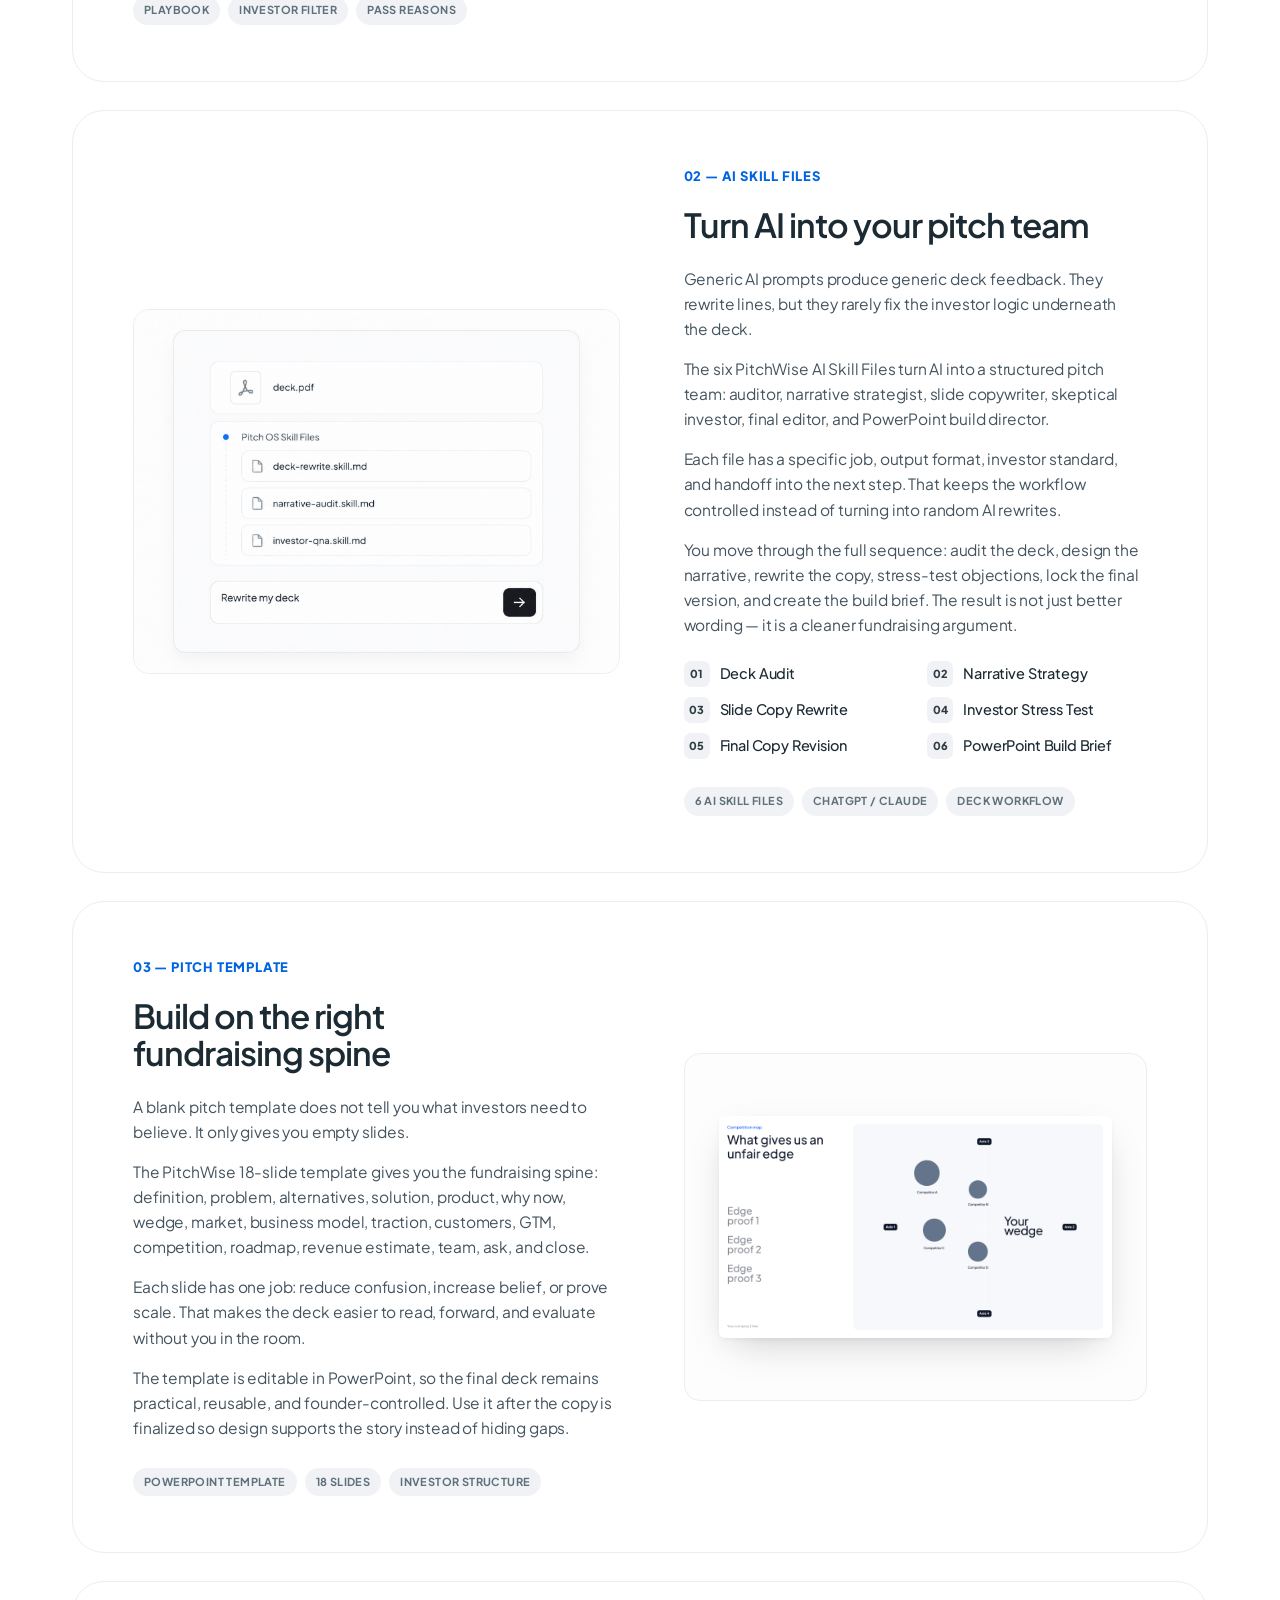
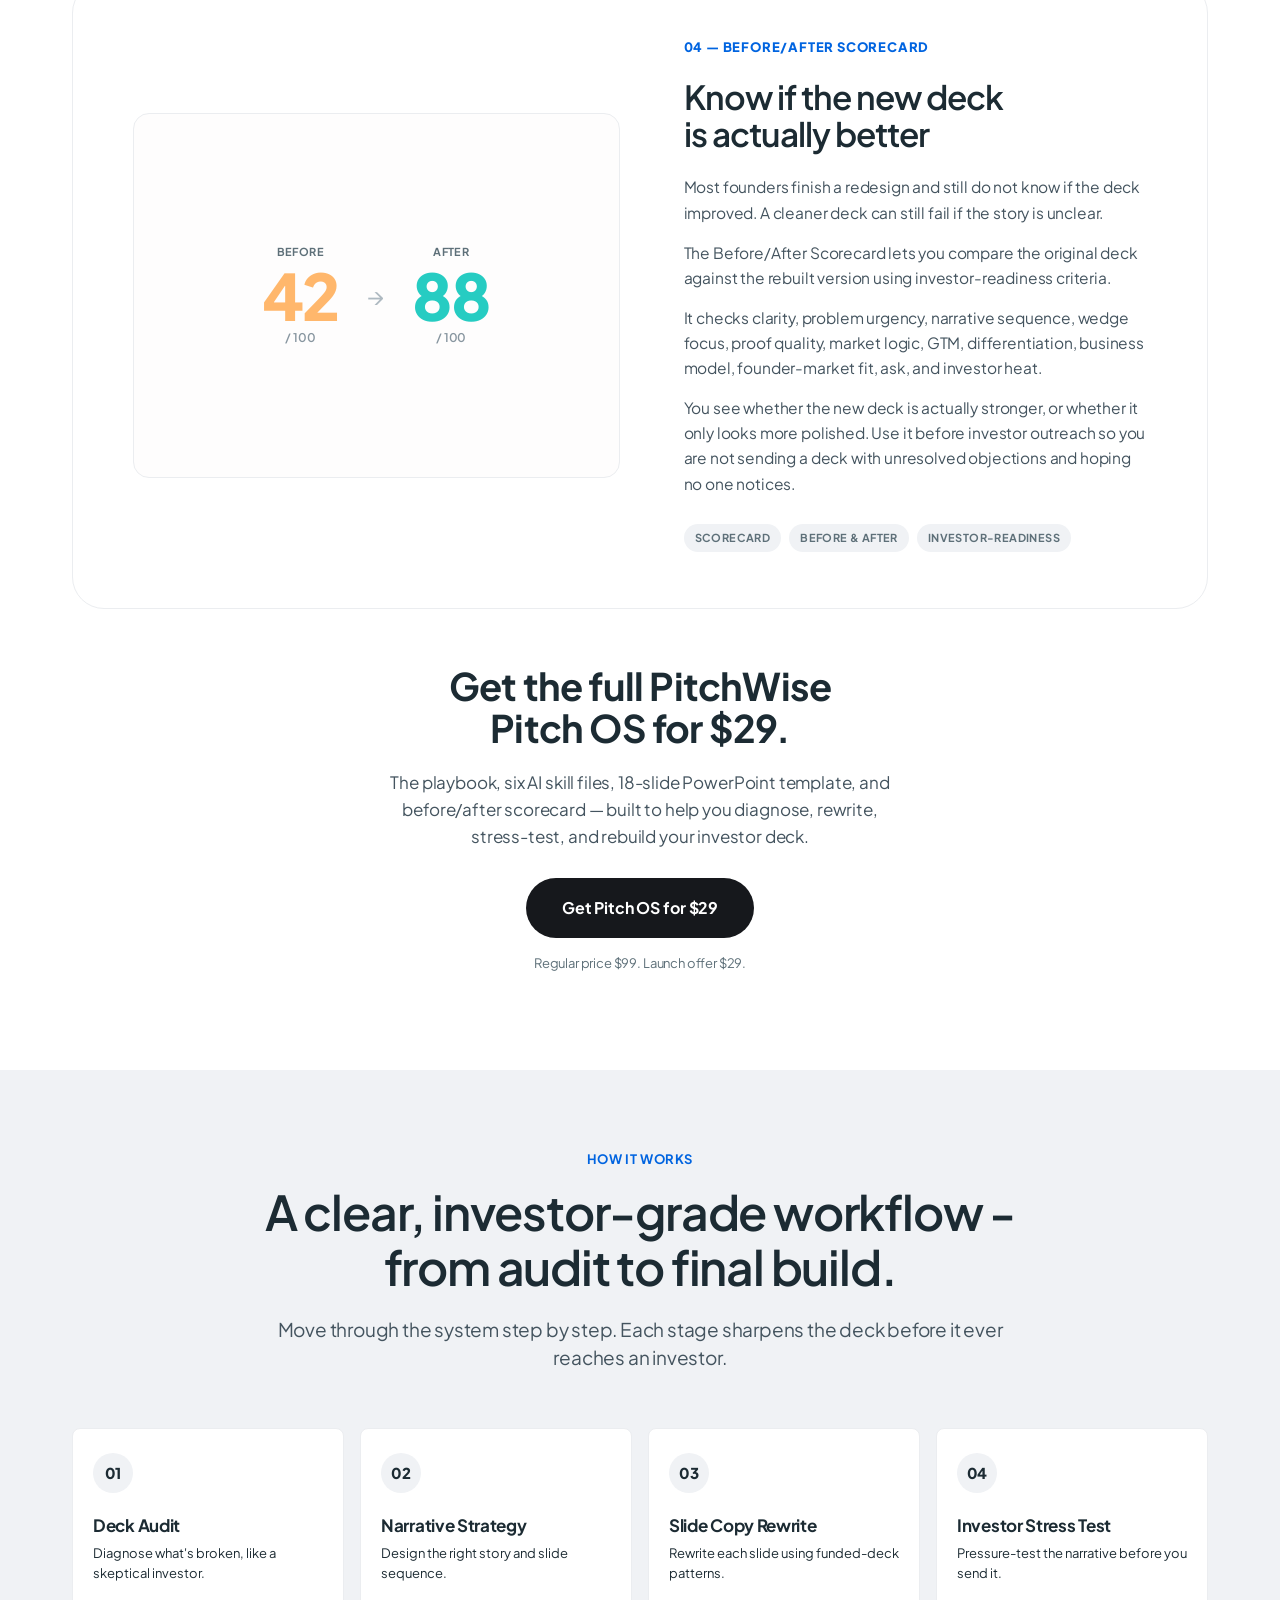
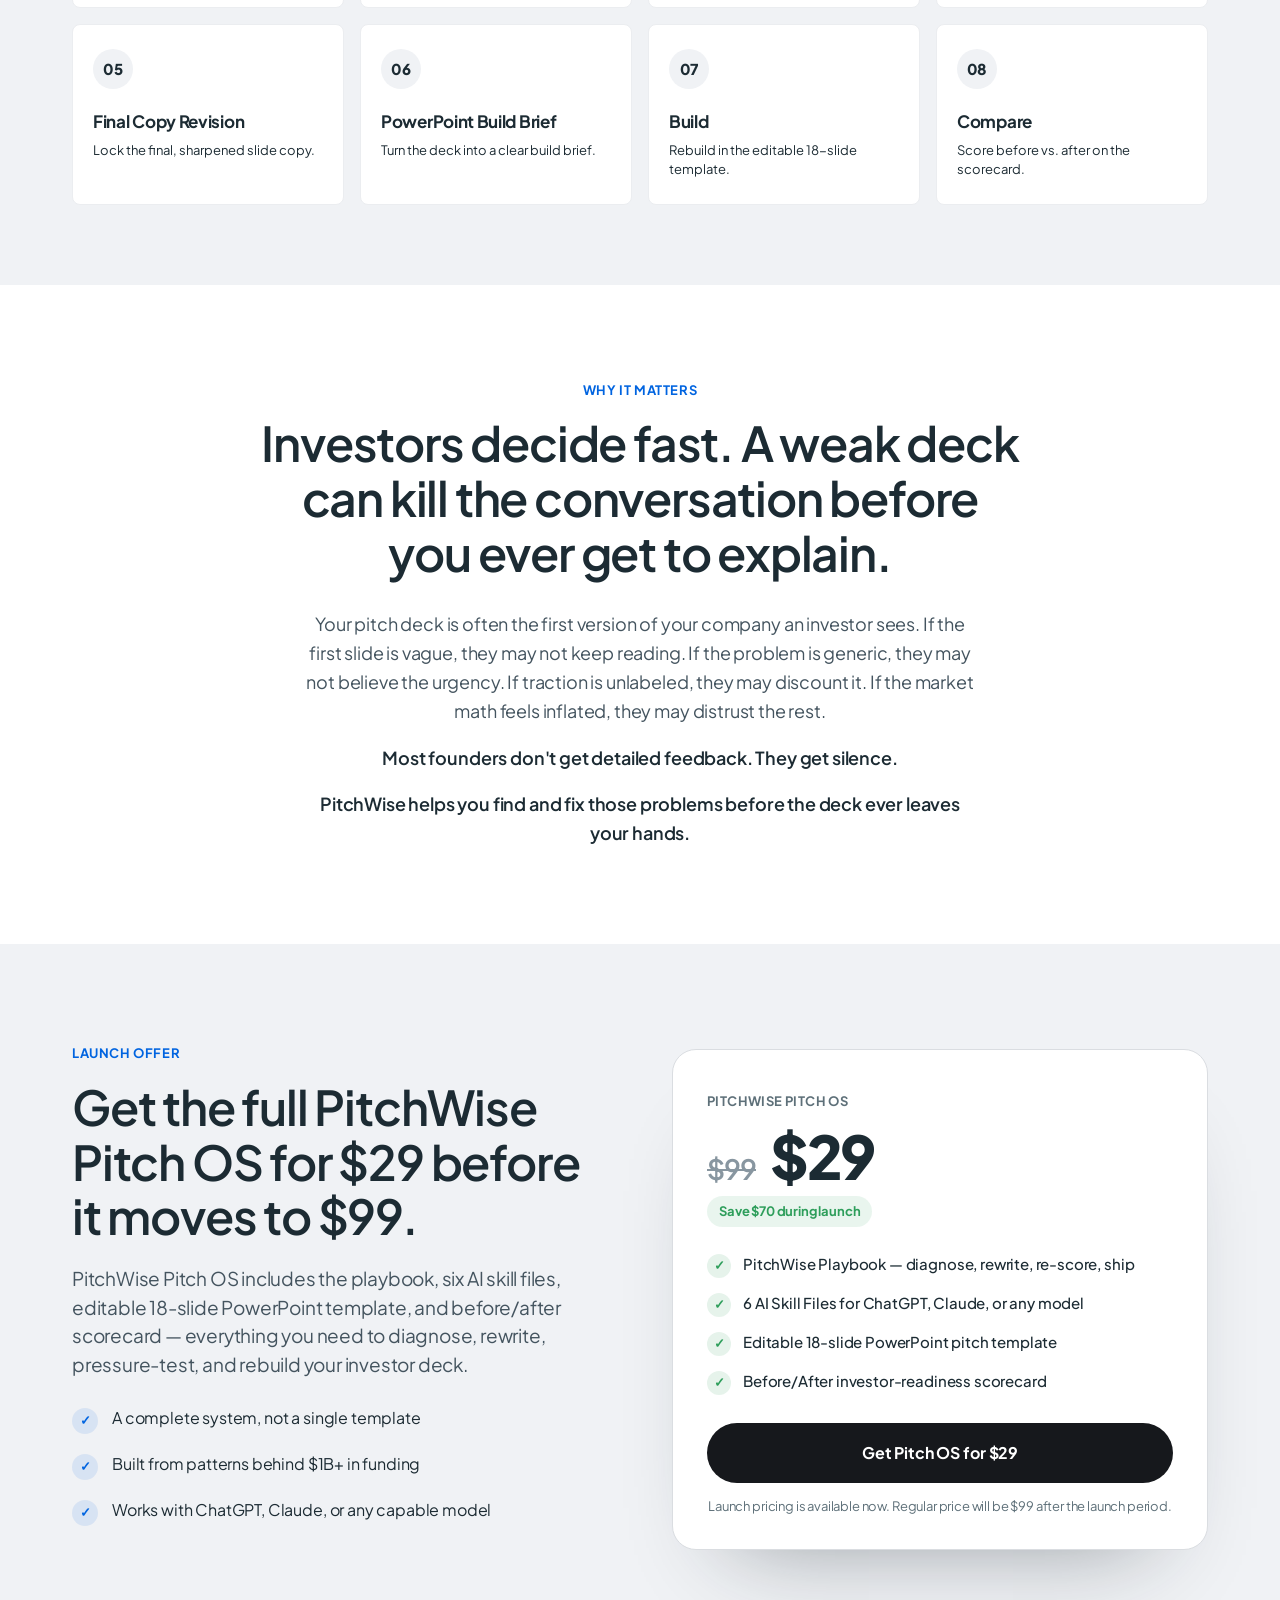
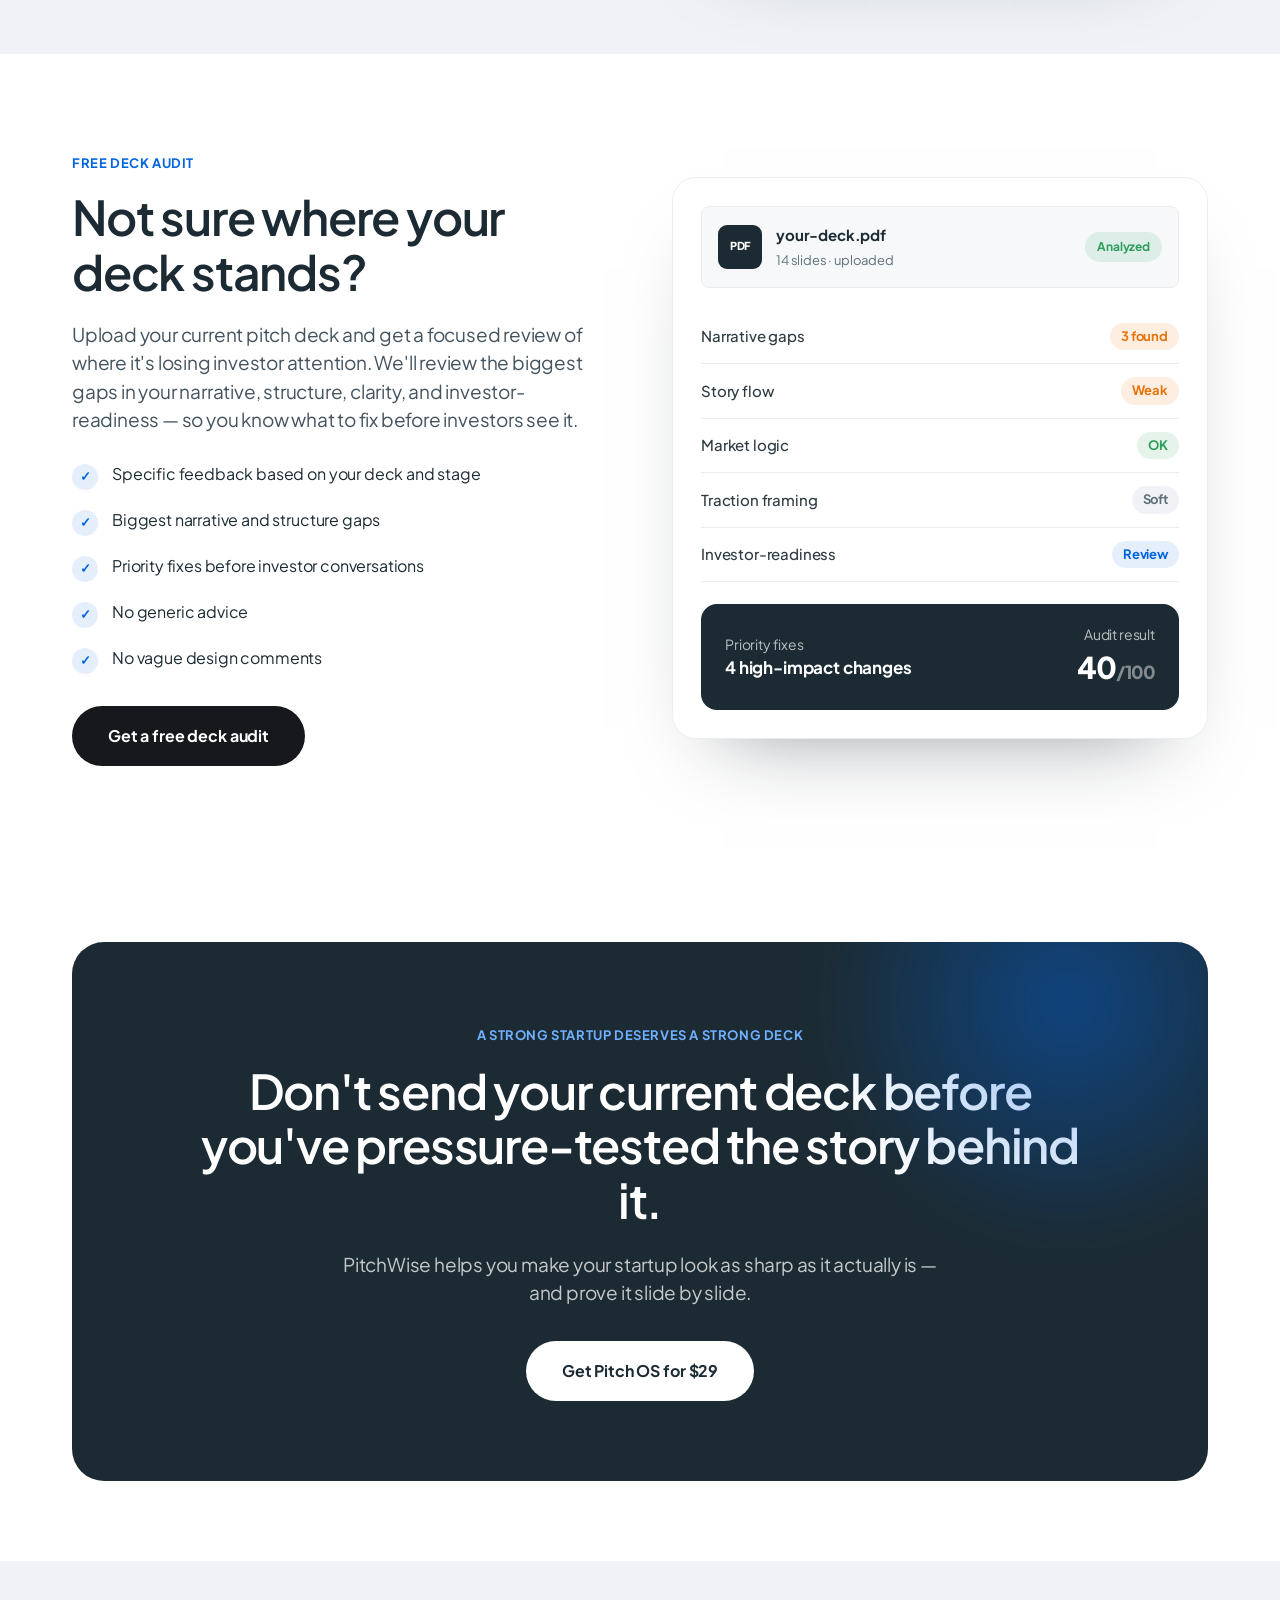
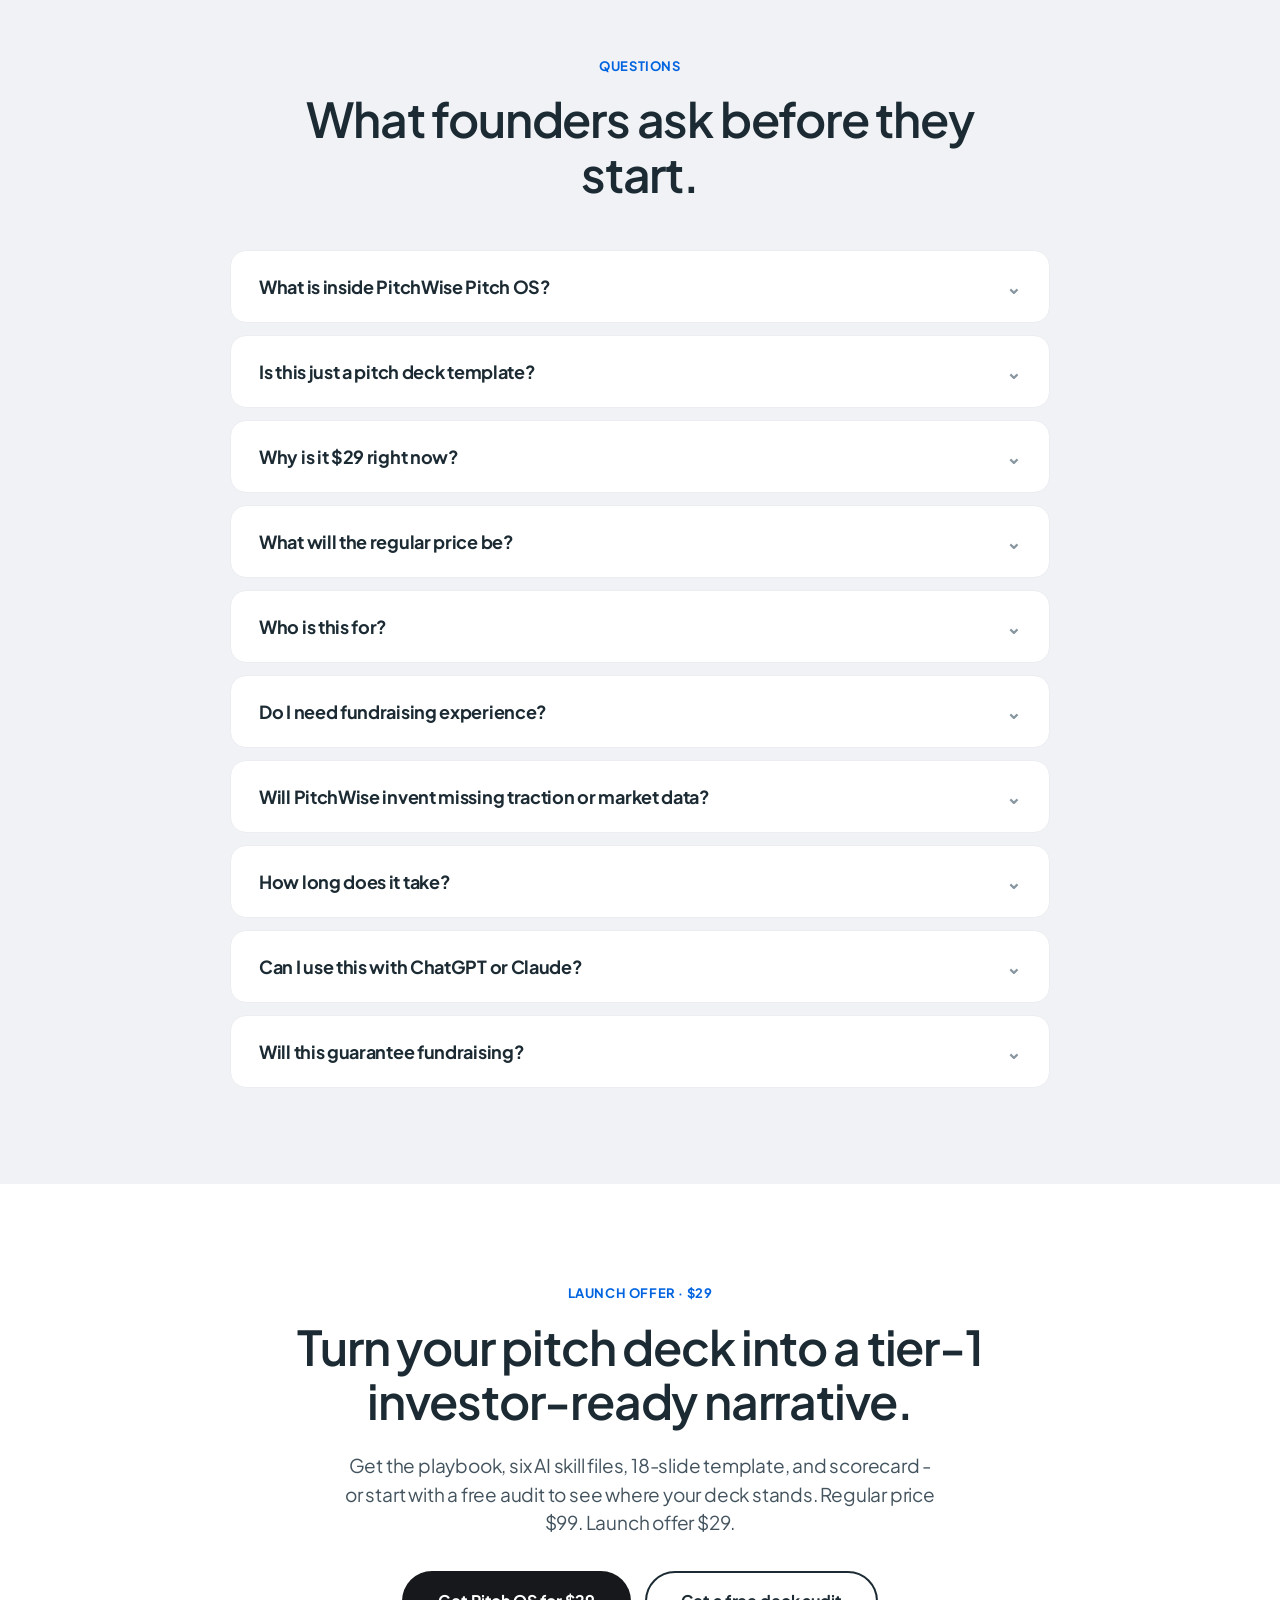
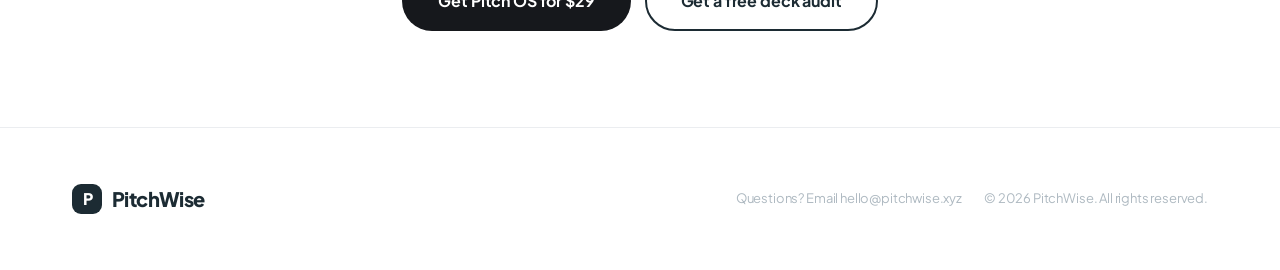
==== commit 92e946b7: "Add files via upload" ====
--- a/index.html
+++ b/index.html
@@ -10,6 +10,36 @@
 <link rel="preconnect" href="https://fonts.gstatic.com" crossorigin />
 <link href="https://fonts.googleapis.com/css2?family=Plus+Jakarta+Sans:ital,wght@0,300;0,400;0,500;0,600;0,700;0,800&display=swap" rel="stylesheet" />
 <link rel="stylesheet" href="styles.css" />
+<style>
+/* ── Product section: inlined so it renders even if styles.css is cached/stale ── */
+.po-blocks{display:flex;flex-direction:column;gap:28px;margin-top:64px}
+.po-block{display:grid;grid-template-columns:1.05fr 1fr;gap:64px;align-items:center;background:#fff;border:1px solid #EBEDF0;border-radius:32px;padding:56px 60px;transition:box-shadow 220ms ease,border-color 220ms ease,transform 220ms ease}
+.po-block:hover{border-color:#DADDE1;box-shadow:0 44px 84px -58px rgba(20,30,40,.46);transform:translateY(-2px)}
+.po-block--flip .po-figure{order:-1}
+.po-num{font-size:13px;font-weight:800;letter-spacing:.8px;text-transform:uppercase;color:#0064E0;margin-bottom:20px}
+.po-block h3{font-size:clamp(27px,2.6vw,34px);font-weight:600;line-height:1.12;letter-spacing:-1px;color:#1C2B33;margin-bottom:22px;text-wrap:balance}
+.po-copy{display:flex;flex-direction:column;gap:15px}
+.po-copy p{font-size:15.5px;line-height:1.62;color:#44545F;margin:0;text-wrap:pretty}
+.po-tags{display:flex;flex-wrap:wrap;gap:8px;margin-top:28px}
+.po-steps{list-style:none;padding:0;margin:24px 0 0;display:grid;grid-template-columns:1fr 1fr;gap:10px 24px}
+.po-steps li{display:flex;gap:10px;align-items:center;font-size:14.5px;color:#1C2B33;font-weight:500}
+.po-steps .sf-num{flex:none;width:26px;height:26px;border-radius:7px;background:#F0F2F5;color:#2E3B43;display:grid;place-items:center;font-size:11px;font-weight:800}
+.po-figure{border-radius:16px;overflow:hidden;border:1px solid #EBEDF0;aspect-ratio:4/3;display:grid;place-items:center;position:relative}
+.po-figure--img{background:#F0F2F5}
+.po-figure--img img{width:100%;height:100%;object-fit:cover;display:block}
+.po-figure--framed{background:#FEFDFD;padding:34px}
+.po-figure--framed img{width:100%;height:auto;max-height:100%;object-fit:contain;border-radius:6px;box-shadow:0 14px 38px -14px rgba(16,24,40,.26),0 2px 6px -2px rgba(16,24,40,.08)}
+.po-figure--score{display:flex;align-items:center;justify-content:center;gap:28px;background:#FEFDFD}
+.po-figure--score .score-num{font-size:clamp(48px,6vw,64px)}
+.po-cta{text-align:center;margin-top:56px}
+.po-cta-headline{font-size:clamp(28px,3vw,38px);font-weight:700;letter-spacing:-.8px;line-height:1.1;color:#1C2B33;margin:0 auto 20px;max-width:640px;text-wrap:balance}
+.po-cta-sub{font-size:clamp(15px,1.4vw,17px);line-height:1.6;color:#44545F;max-width:520px;margin:0 auto 28px;font-weight:400;text-wrap:pretty}
+.po-cta .price-note{font-size:13px;font-weight:400;color:#5E7079;margin:16px 0 0}
+@media(max-width:1023px){.po-block{grid-template-columns:1fr;gap:40px;padding:48px 44px}.po-block--flip .po-figure{order:0}}
+@media(max-width:767px){.po-block{padding:32px 24px;border-radius:24px}.po-steps{grid-template-columns:1fr}.po-figure--framed{padding:22px}}
+@keyframes heroTitleIn{from{opacity:0;transform:translateY(10px);filter:blur(4px)}to{opacity:1;transform:translateY(0);filter:blur(0)}}
+@media(prefers-reduced-motion:no-preference){.hero-title-anim{animation:heroTitleIn 700ms cubic-bezier(.22,1,.36,1) both;animation-delay:80ms}}
+</style>
 <script>document.documentElement.classList.add("js");</script>
 </head>
 <body>
@@ -240,7 +270,7 @@
             </div>
           </div>
           <div class="po-figure po-figure--framed">
-            <img src="images/pitchwise-playbook-cover.jpg" alt="PitchWise Playbook — a deck transformation system for pre-seed and seed founders" loading="lazy" />
+            <img src="images/playbook-cover.png" alt="PitchWise Playbook — a deck transformation system for pre-seed and seed founders" loading="lazy" />
           </div>
         </article>
 
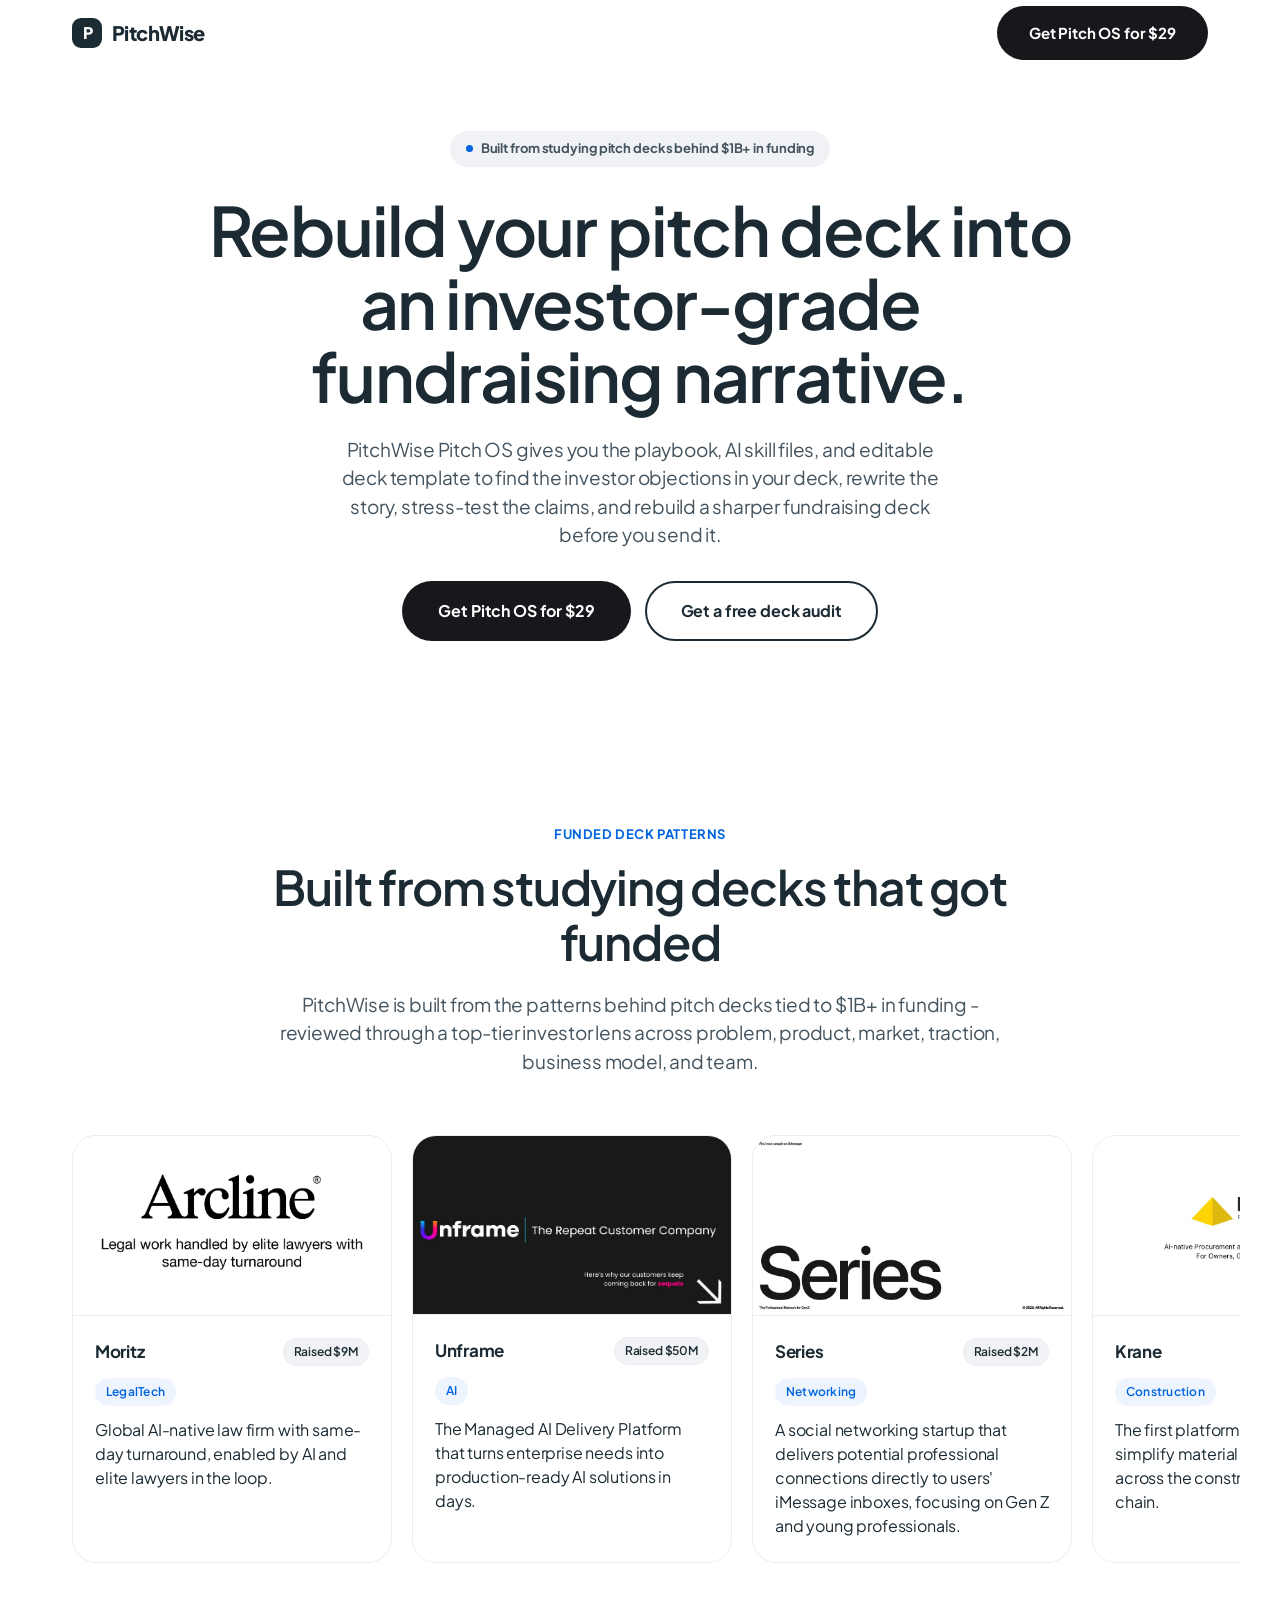
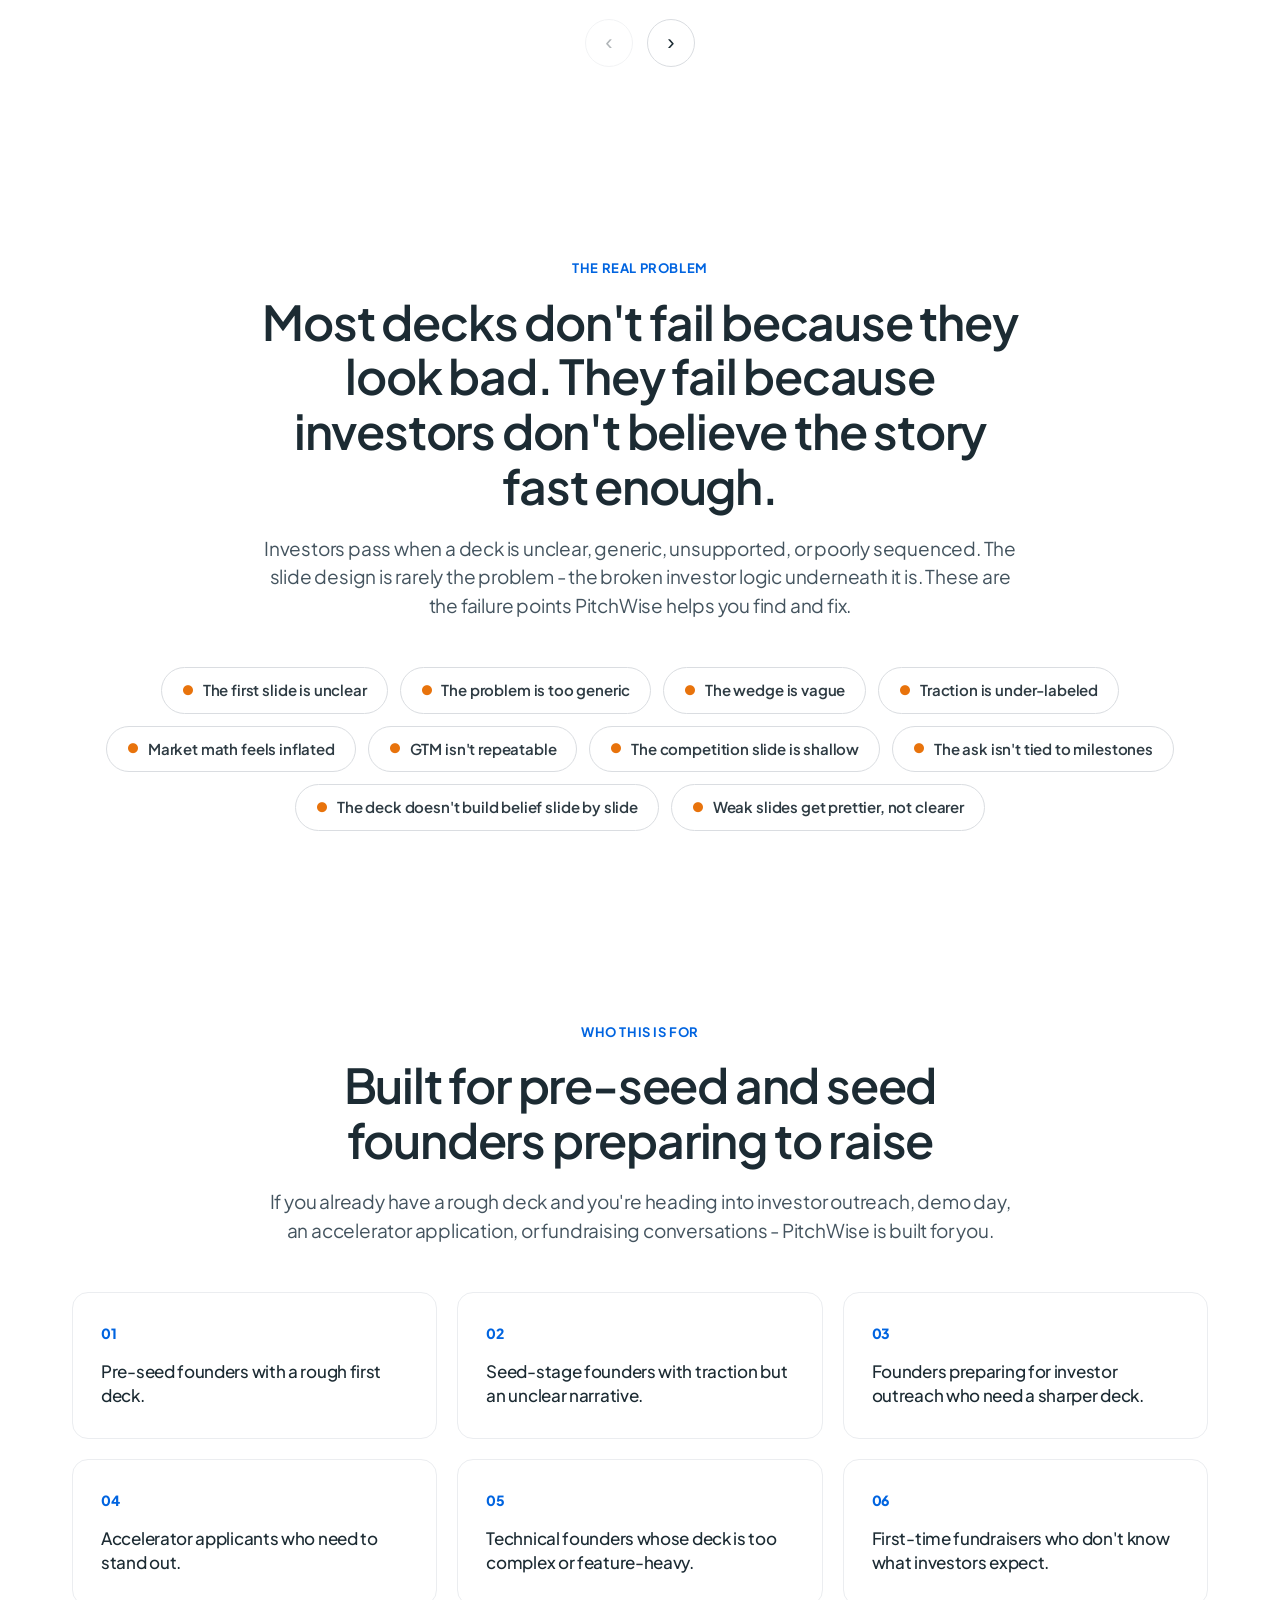
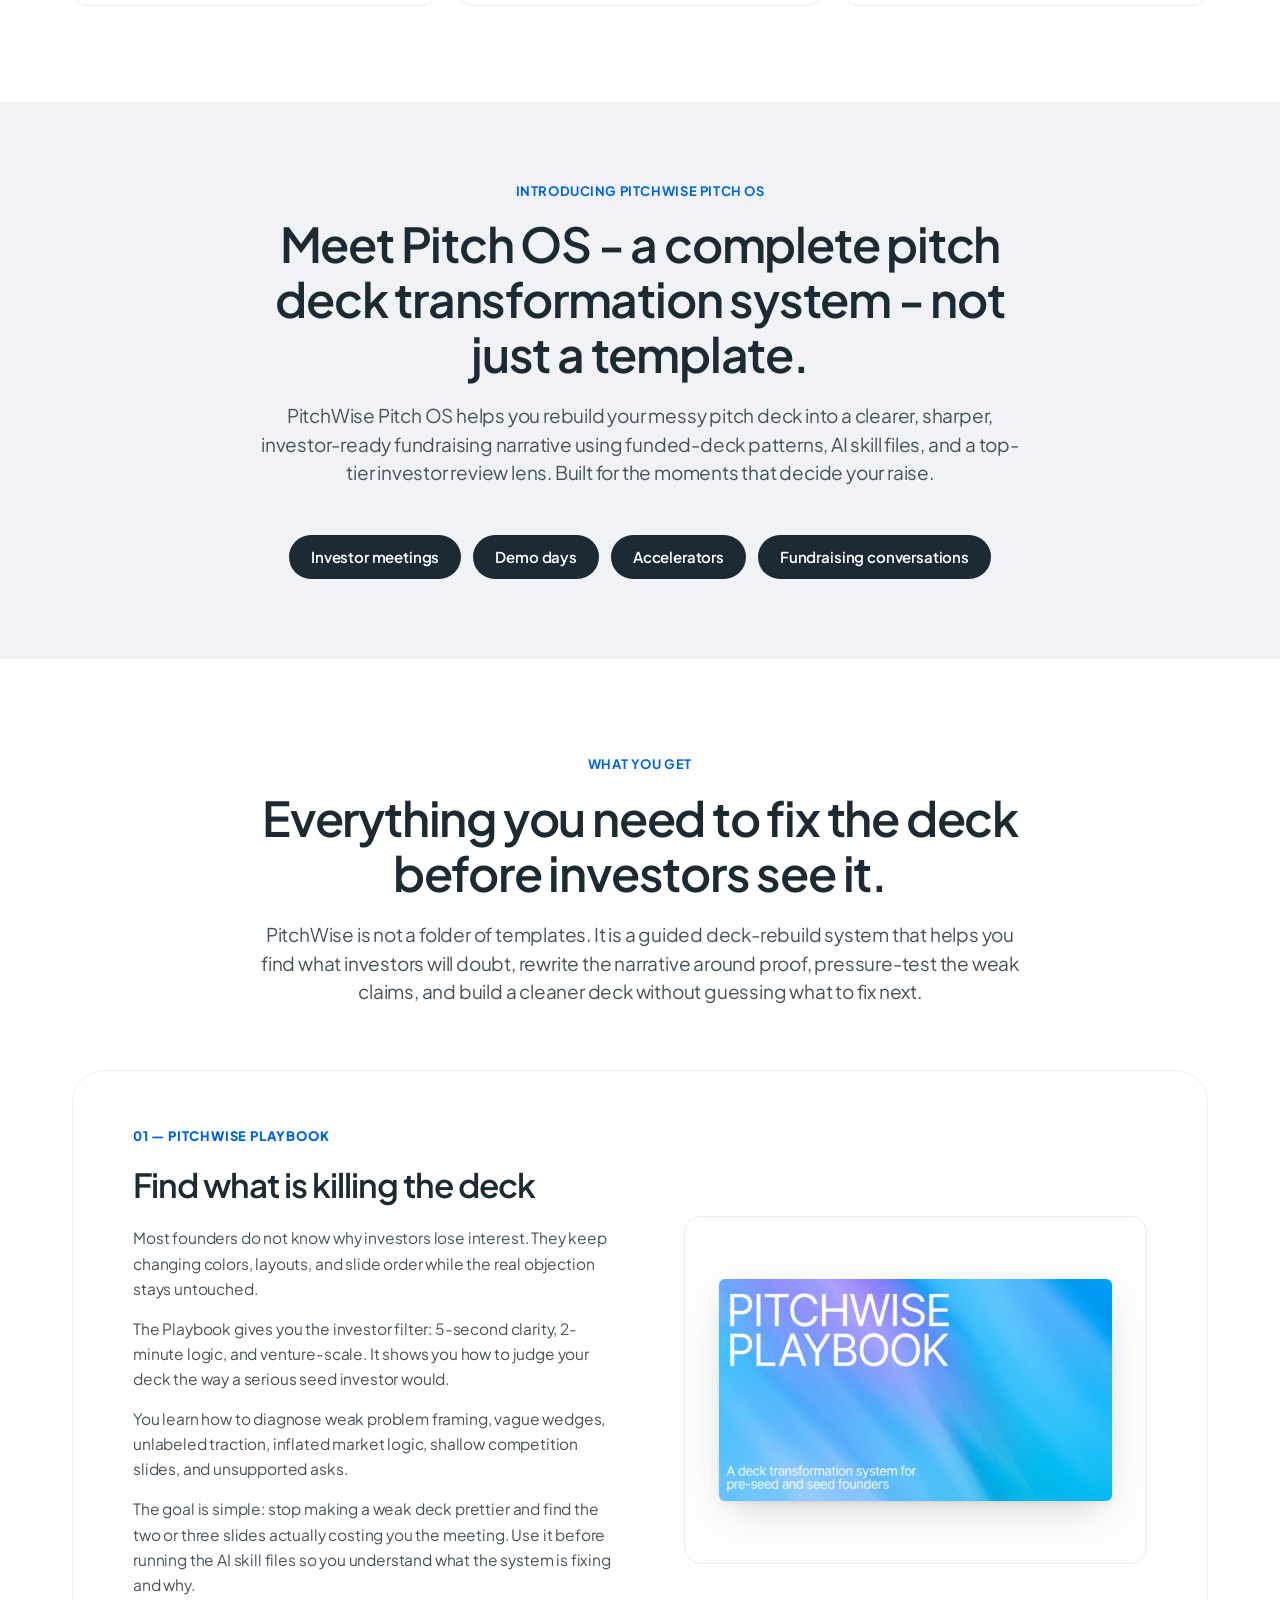
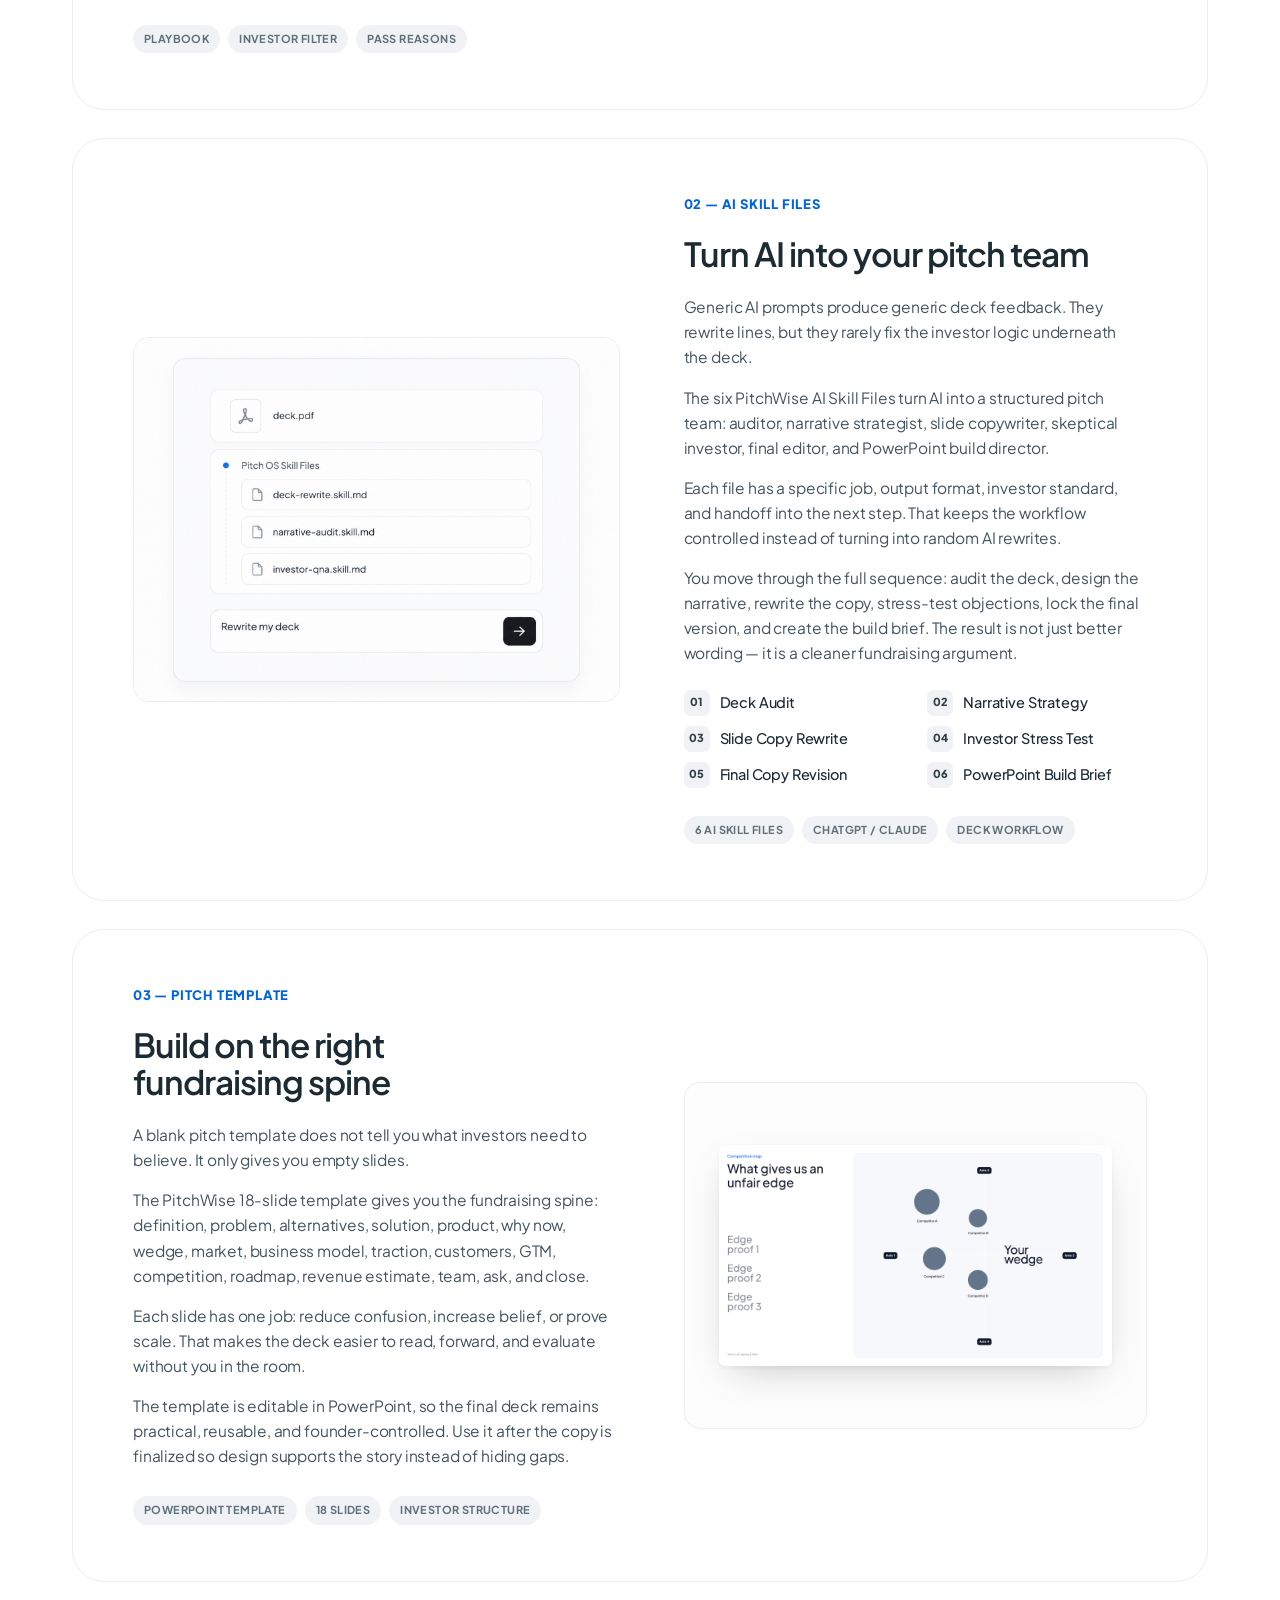
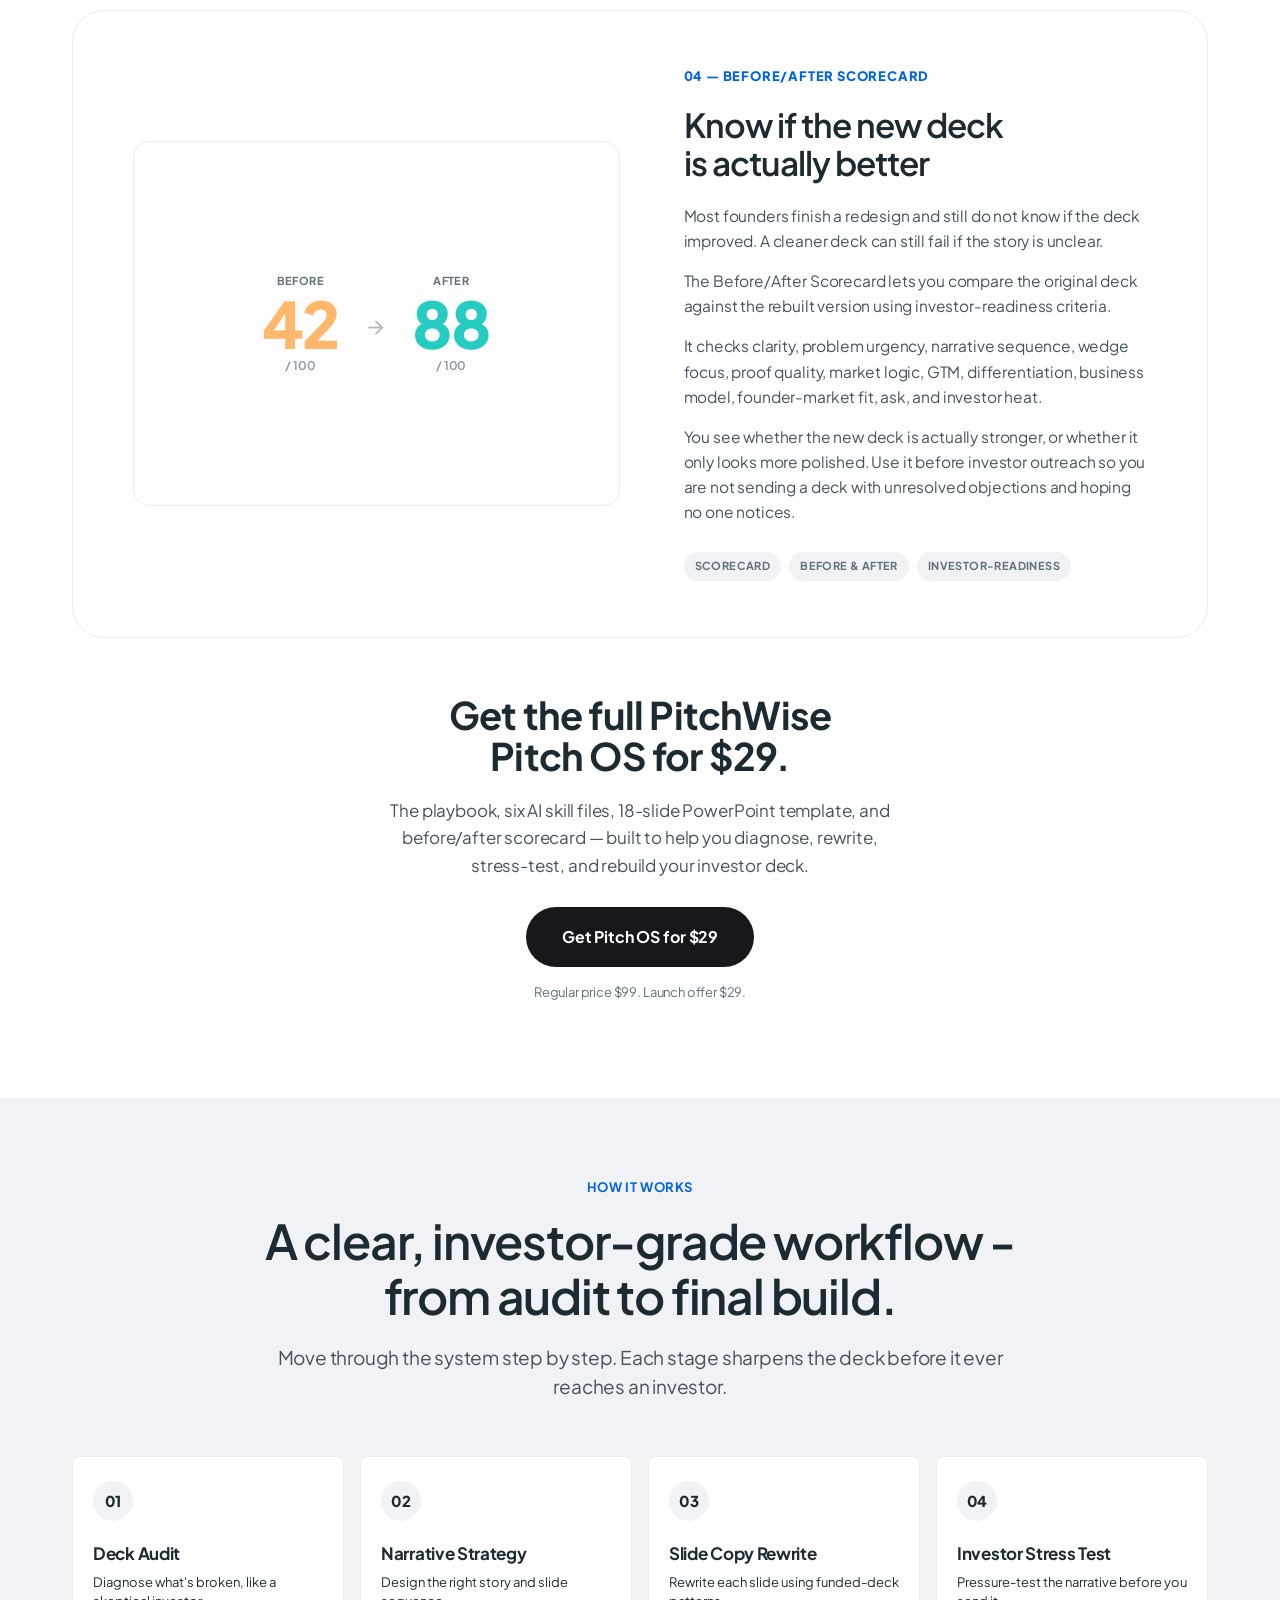
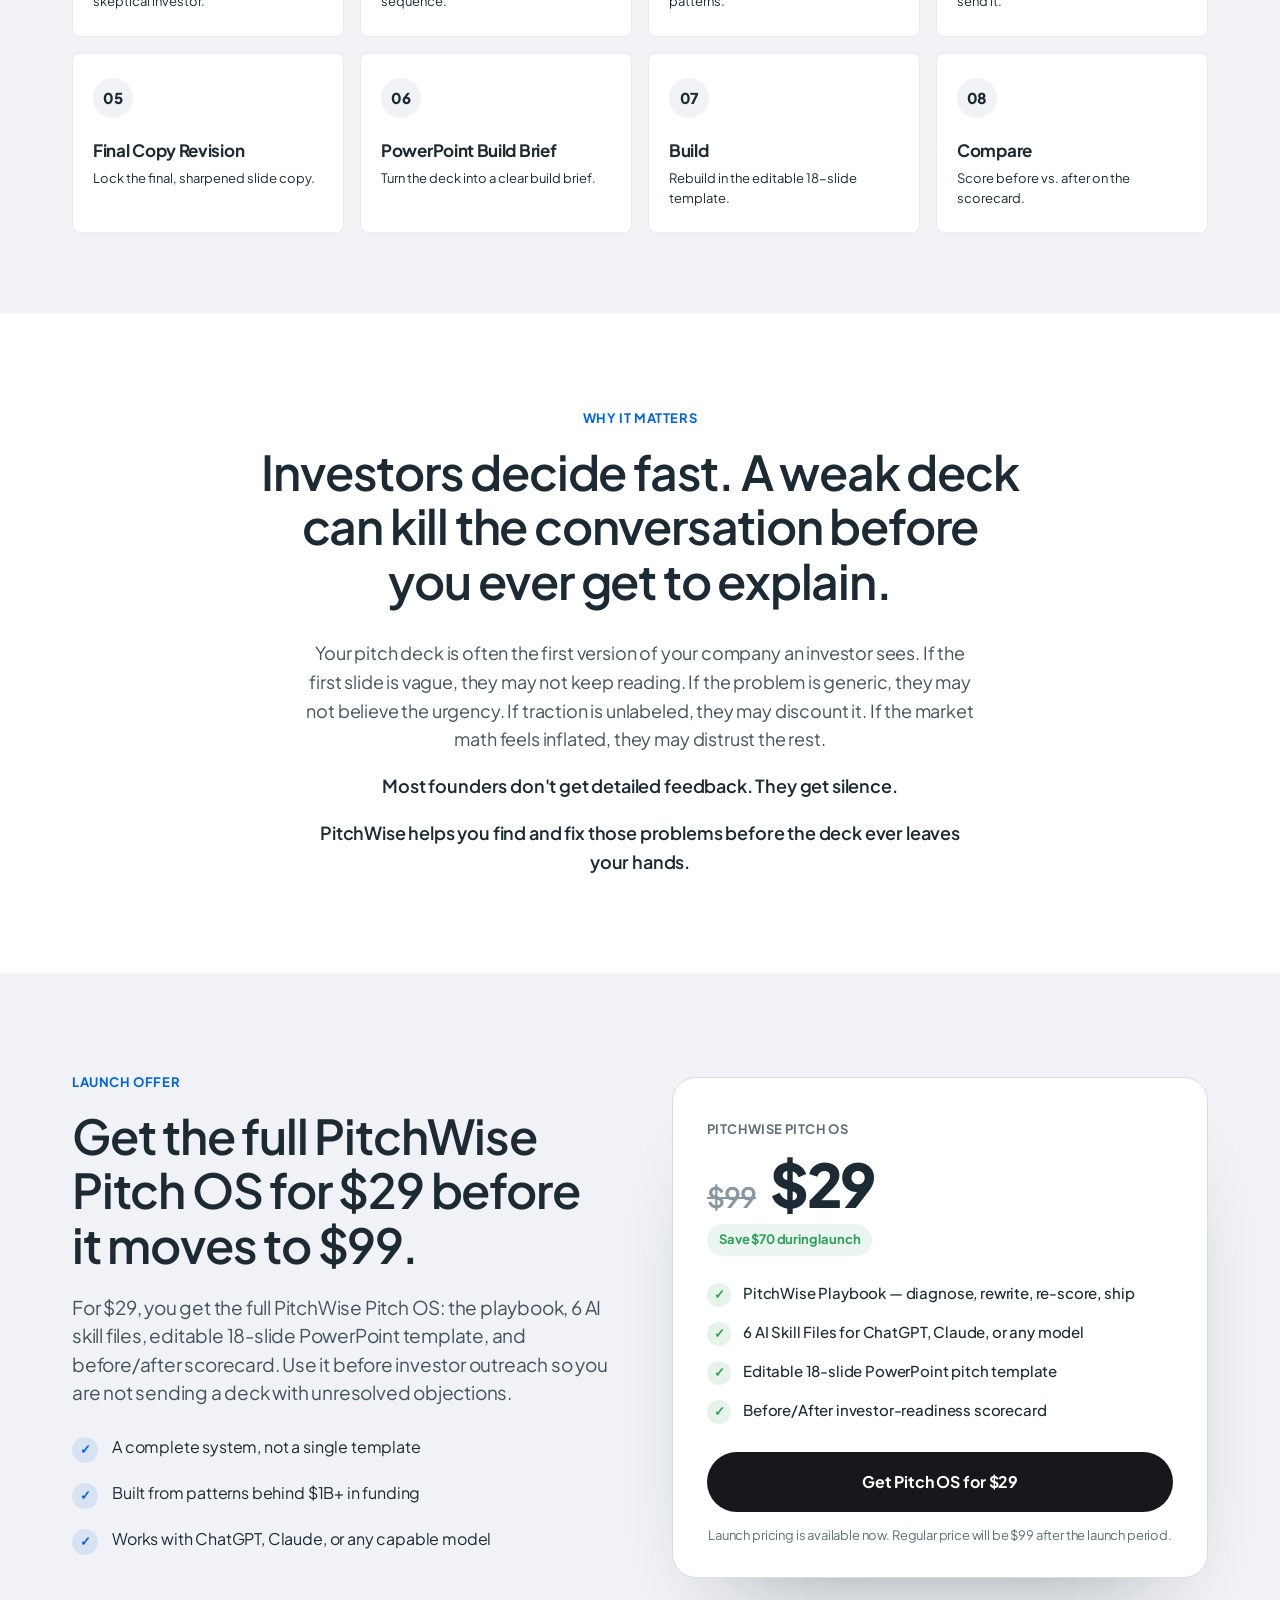
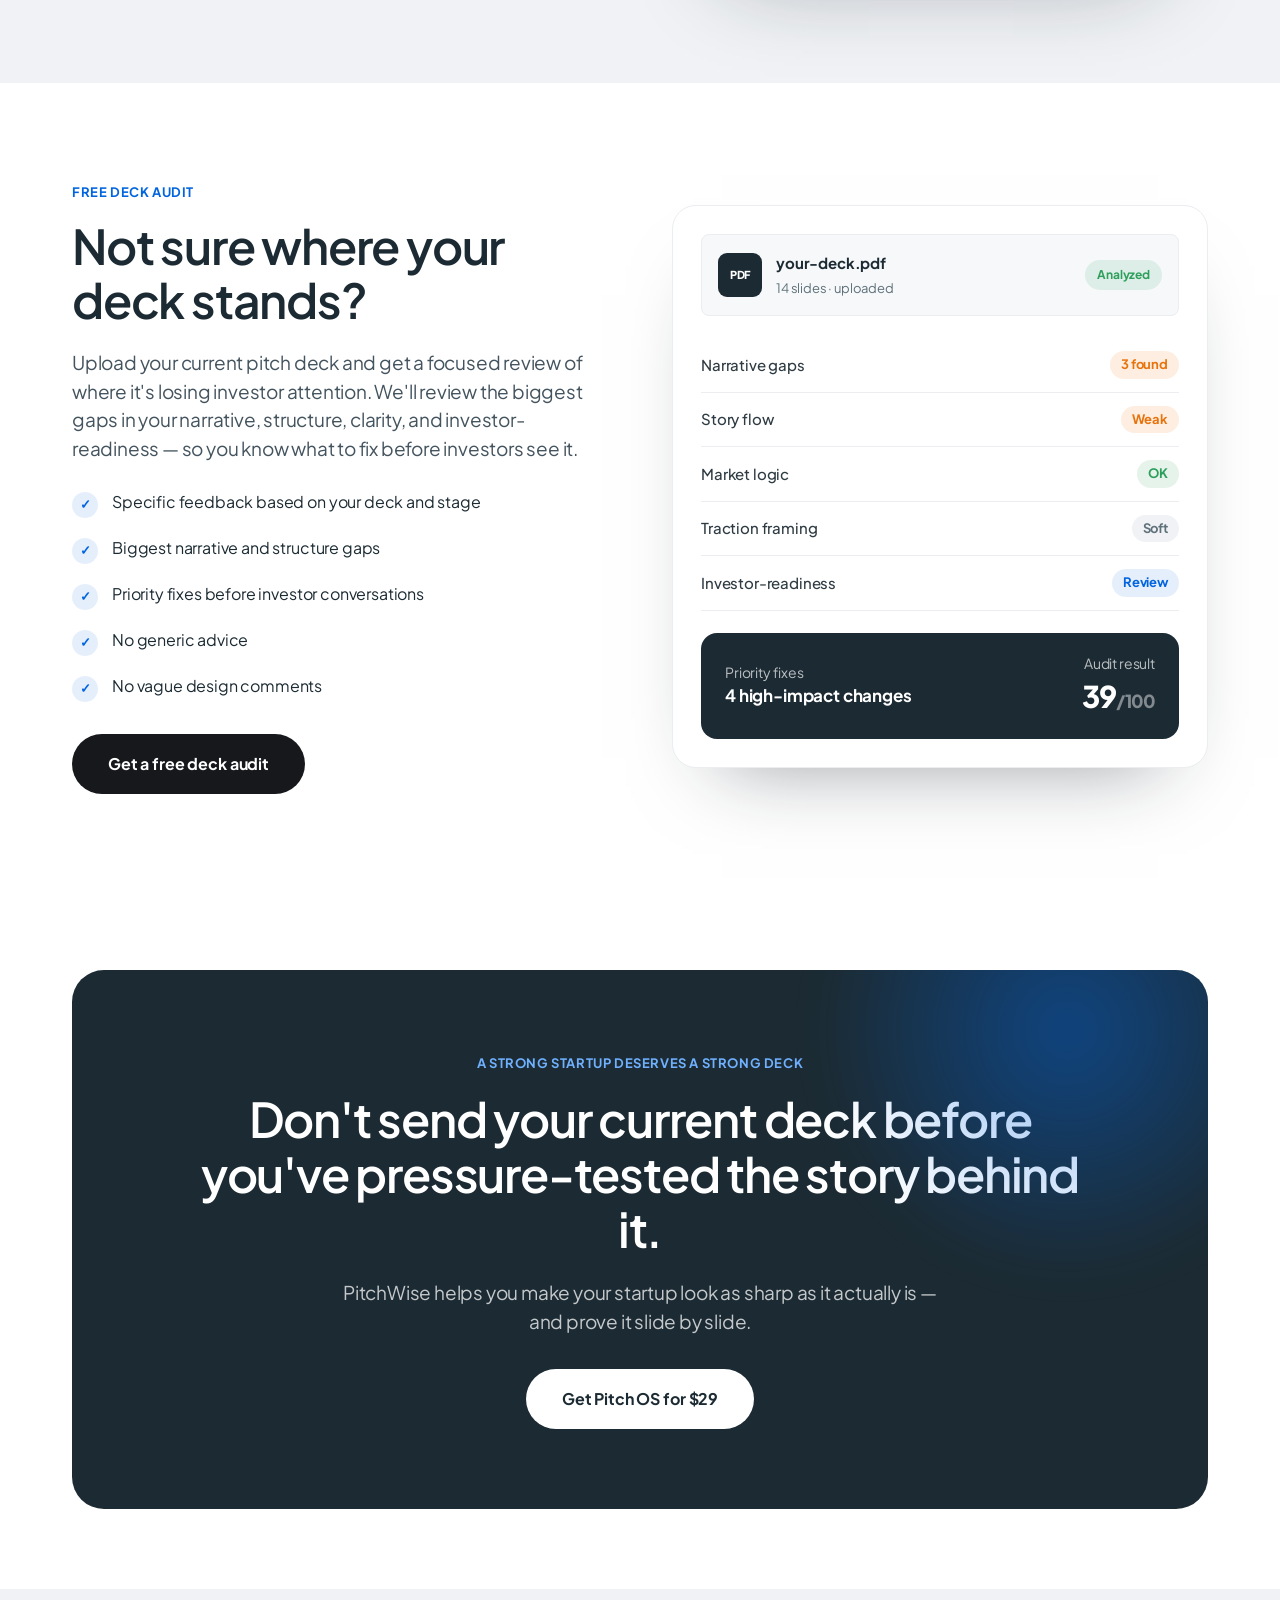
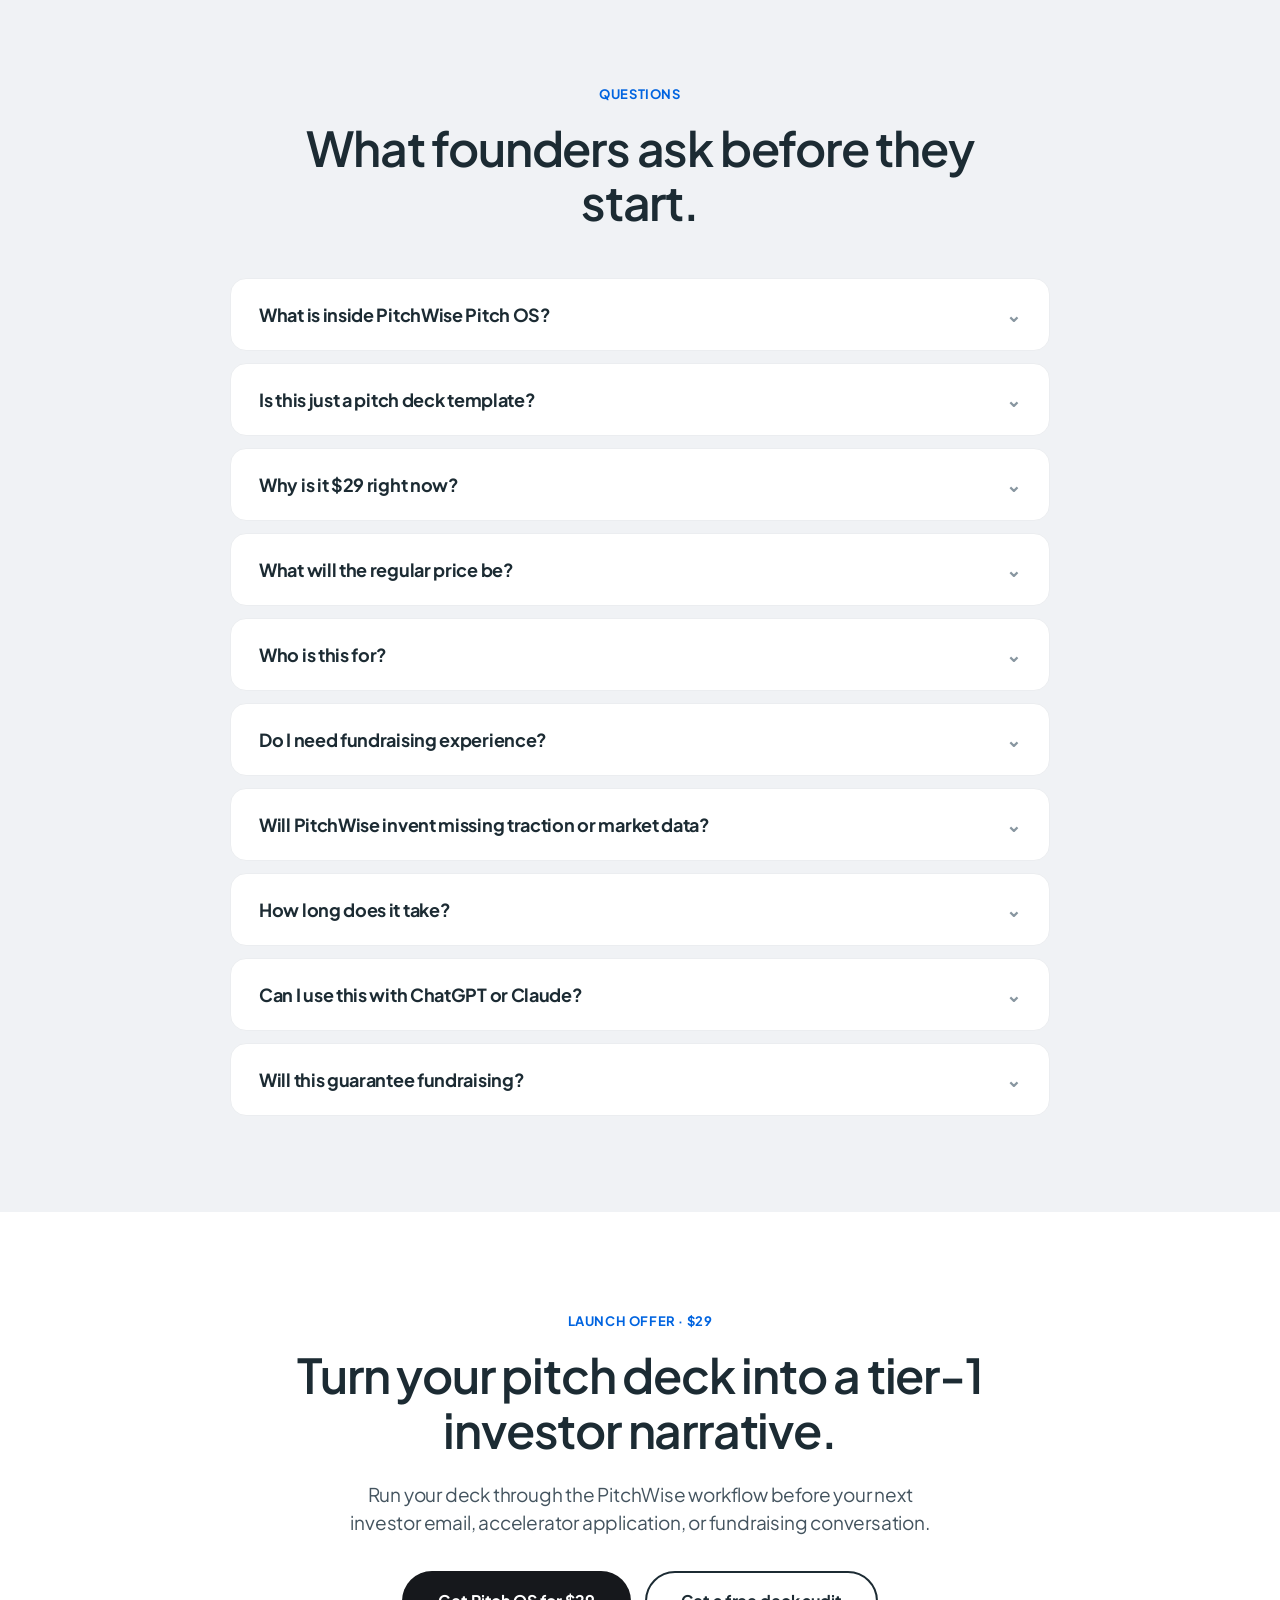
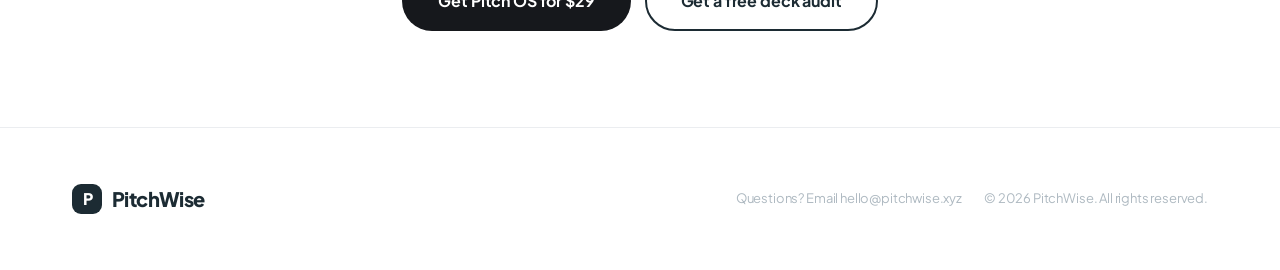
==== commit b86973cd: "Add files via upload" ====
--- a/index.html
+++ b/index.html
@@ -65,7 +65,7 @@
       <div class="hero-head reveal">
         <span class="hero-badge"><span class="dot"></span> Built from studying pitch decks behind $1B+ in funding</span>
         <h1 class="t-hero hero-title-anim">Rebuild your pitch deck into an investor-grade fundraising narrative.</h1>
-        <p class="t-subtitle hero-sub">PitchWise Pitch OS gives early-stage founders the playbook, AI skill files, and editable pitch template to diagnose, rewrite, pressure-test, and rebuild a sharper investor deck - before it reaches investors.</p>
+        <p class="t-subtitle hero-sub">PitchWise Pitch OS gives you the playbook, AI skill files, and editable deck template to find the investor objections in your deck, rewrite the story, stress-test the claims, and rebuild a sharper fundraising deck before you send it.</p>
 
         <div class="hero-ctas">
           <a class="btn btn-primary btn-lg" href="#pricing">Get Pitch OS for $29</a>
@@ -247,7 +247,7 @@
       <div class="section-head center reveal">
         <span class="t-eyebrow">What you get</span>
         <h2 class="t-display">Everything you need to fix the deck before investors see it.</h2>
-        <p class="t-subtitle">PitchWise is not a folder of templates. It is a step-by-step system for finding the objections inside your deck, rewriting the story, stress-testing the claims, and building the final version.</p>
+        <p class="t-subtitle">PitchWise is not a folder of templates. It is a guided deck-rebuild system that helps you find what investors will doubt, rewrite the narrative around proof, pressure-test the weak claims, and build a cleaner deck without guessing what to fix next.</p>
       </div>
 
       <div class="po-blocks">
@@ -270,7 +270,7 @@
             </div>
           </div>
           <div class="po-figure po-figure--framed">
-            <img src="images/playbook-cover.png" alt="PitchWise Playbook — a deck transformation system for pre-seed and seed founders" loading="lazy" />
+            <img src="images/pitchwise-playbook-cover.jpg" alt="PitchWise Playbook — a deck transformation system for pre-seed and seed founders" loading="lazy" />
           </div>
         </article>
 
@@ -412,7 +412,7 @@
         <div class="reveal">
           <span class="t-eyebrow">Launch offer</span>
           <h2 class="t-display" style="margin-top:16px;">Get the full PitchWise Pitch OS for $29 before it moves to $99.</h2>
-          <p class="t-subtitle" style="margin-top:20px;">PitchWise Pitch OS includes the playbook, six AI skill files, editable 18-slide PowerPoint template, and before/after scorecard — everything you need to diagnose, rewrite, pressure-test, and rebuild your investor deck.</p>
+          <p class="t-subtitle" style="margin-top:20px;">For $29, you get the full PitchWise Pitch OS: the playbook, 6 AI skill files, editable 18-slide PowerPoint template, and before/after scorecard. Use it before investor outreach so you are not sending a deck with unresolved objections.</p>
           <ul class="audit-points">
             <li><span class="ic">✓</span><span>A complete system, not a single template</span></li>
             <li><span class="ic">✓</span><span>Built from patterns behind $1B+ in funding</span></li>
@@ -559,8 +559,8 @@
     <div class="wrap">
       <div class="reveal">
         <span class="t-eyebrow">Launch offer · $29</span>
-        <h2 class="t-display" style="margin-top:16px; max-width:760px; margin-left:auto; margin-right:auto;">Turn your pitch deck into a tier-1 investor-ready narrative.</h2>
-        <p class="t-subtitle">Get the playbook, six AI skill files, 18-slide template, and scorecard - or start with a free audit to see where your deck stands. Regular price $99. Launch offer $29.</p>
+        <h2 class="t-display" style="margin-top:16px; max-width:760px; margin-left:auto; margin-right:auto;">Turn your pitch deck into a tier-1 investor narrative.</h2>
+        <p class="t-subtitle">Run your deck through the PitchWise workflow before your next investor email, accelerator application, or fundraising conversation.</p>
         <div class="hero-ctas">
           <a class="btn btn-primary btn-lg" href="#pricing">Get Pitch OS for $29</a>
           <a class="btn btn-secondary btn-lg" href="./free-audit.html">Get a free deck audit</a>
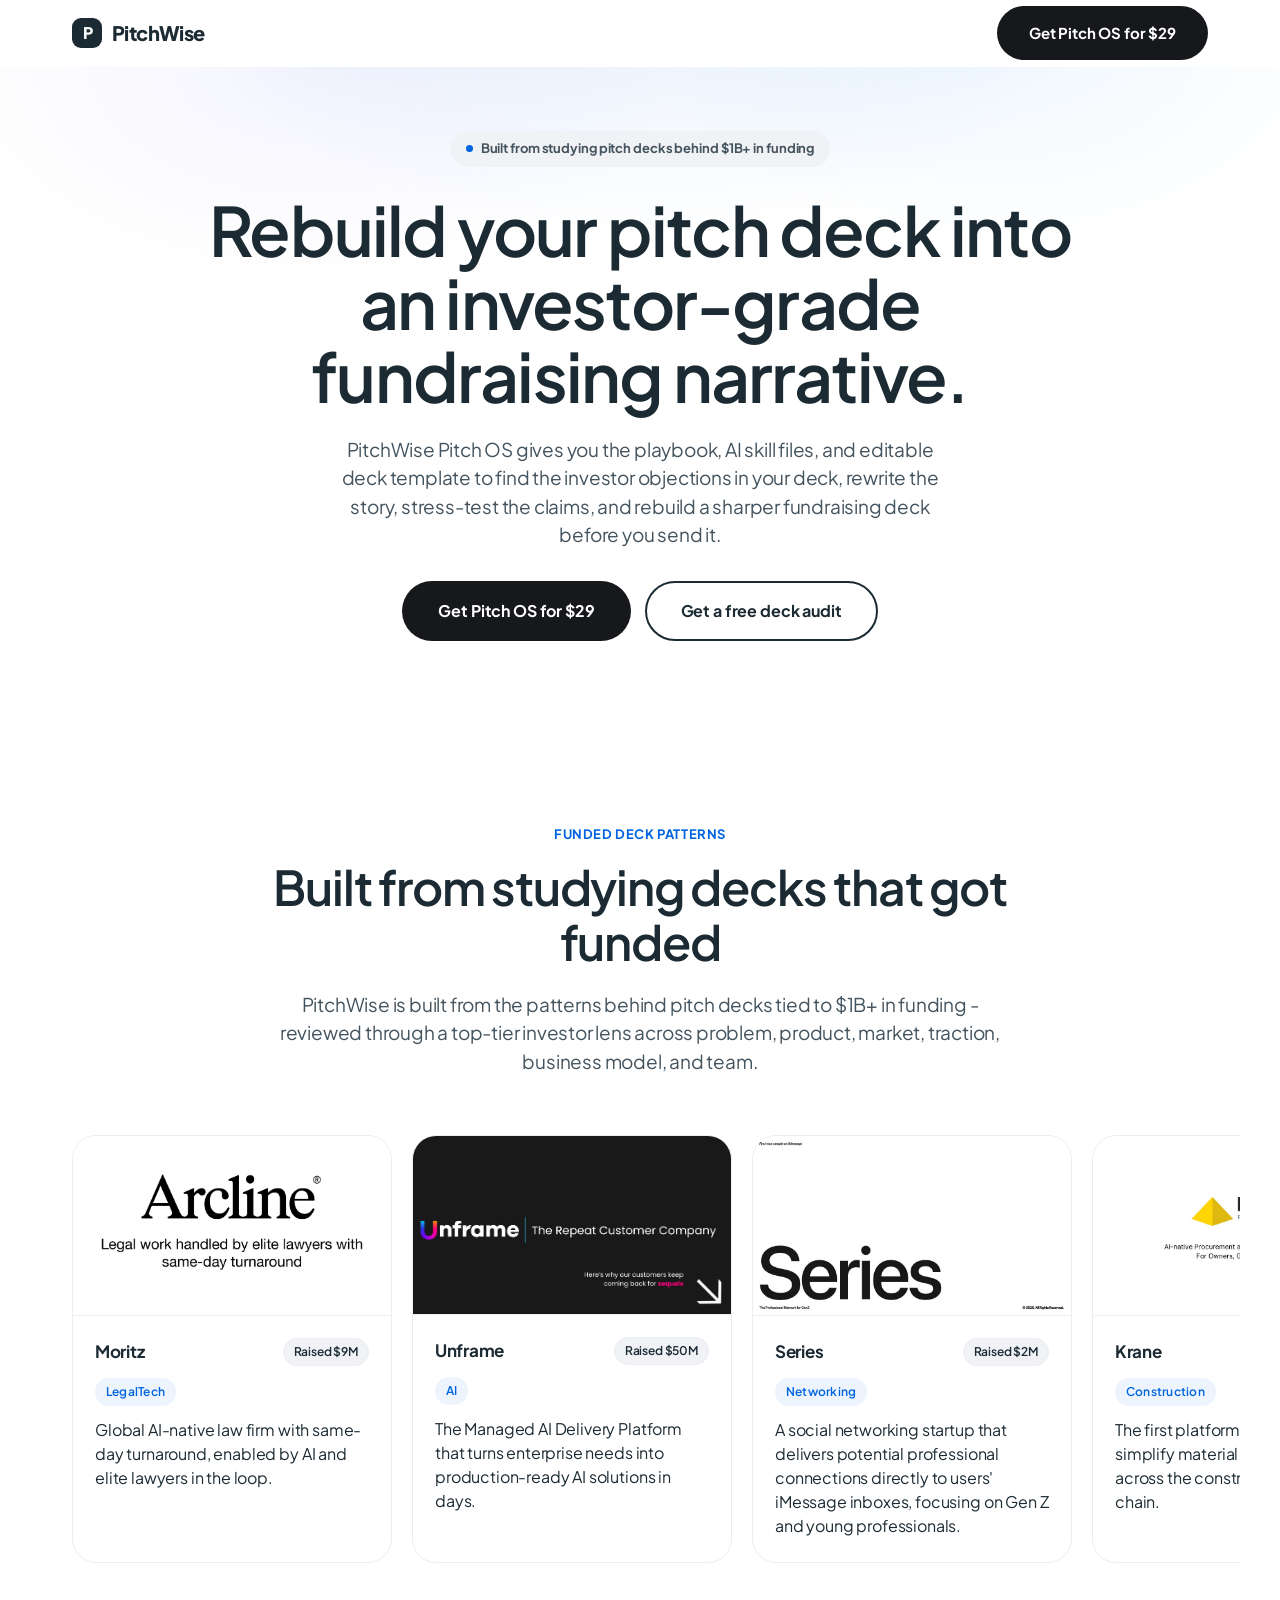
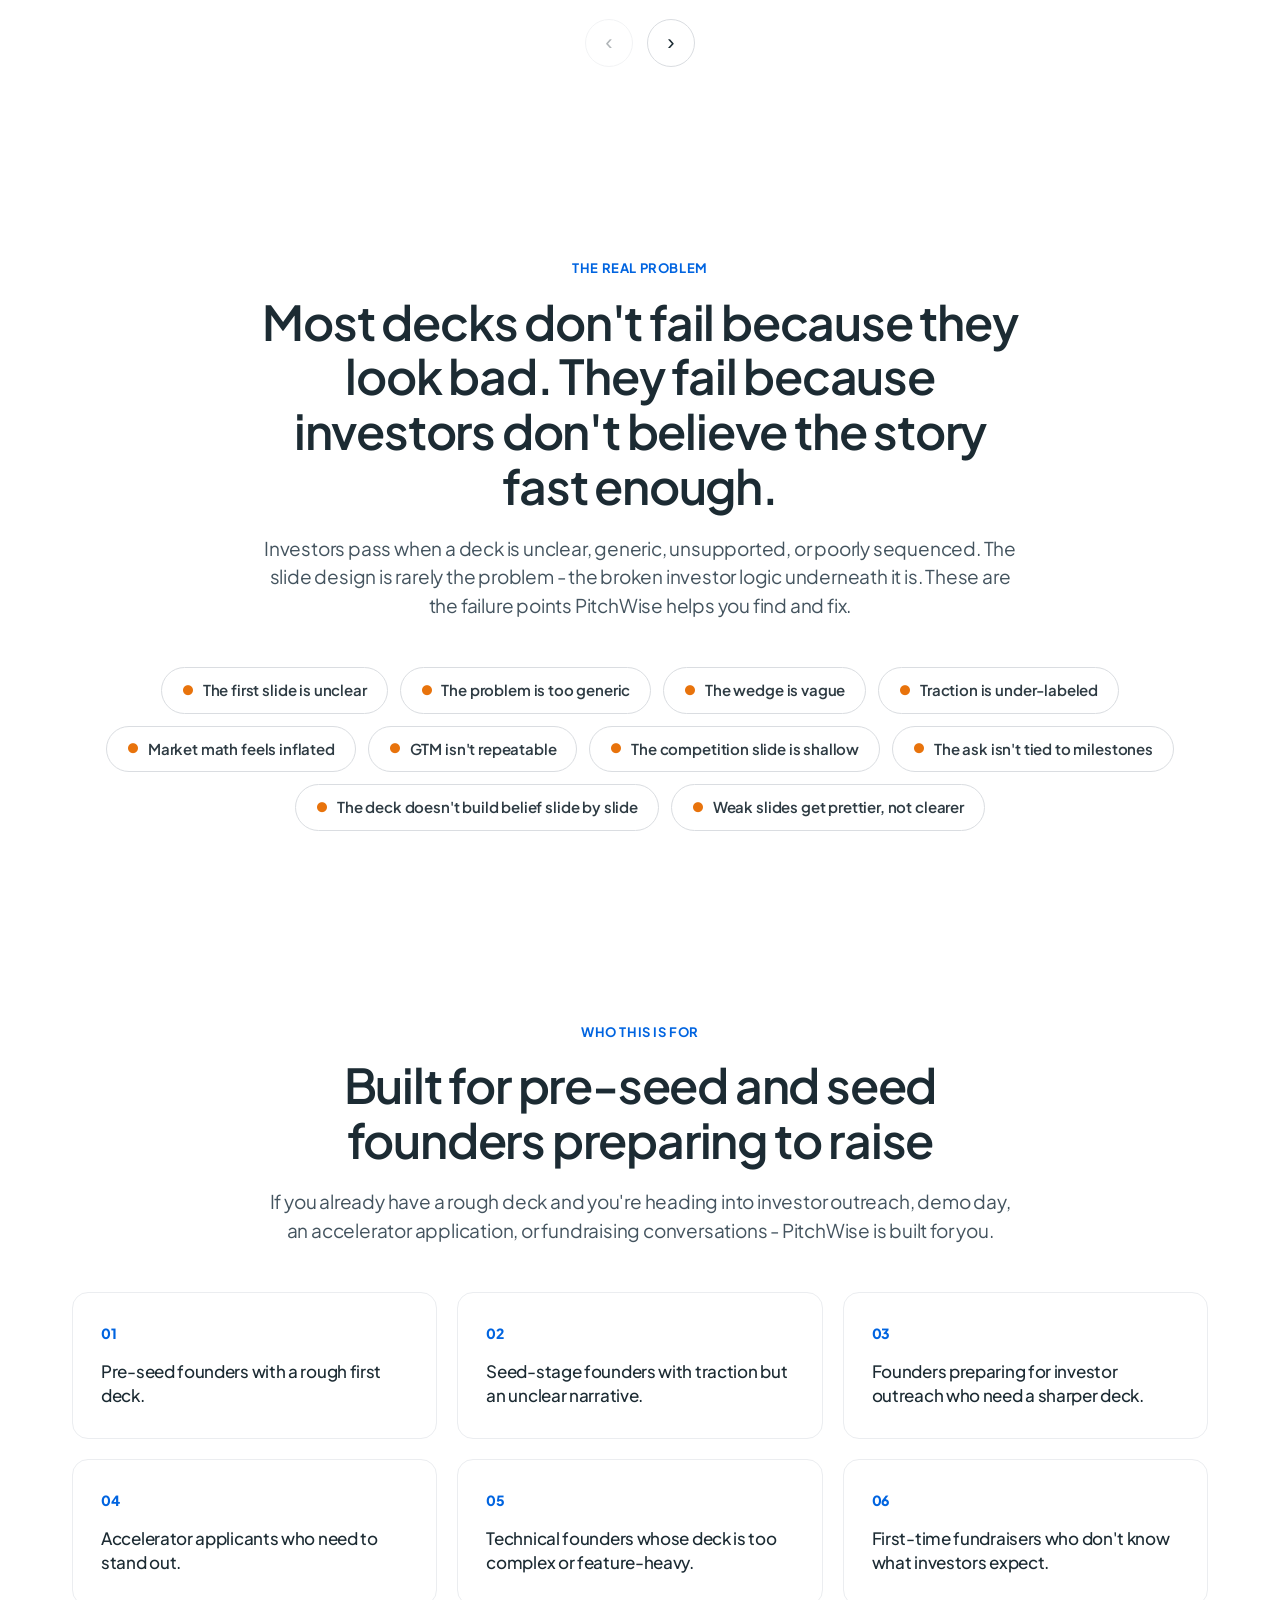
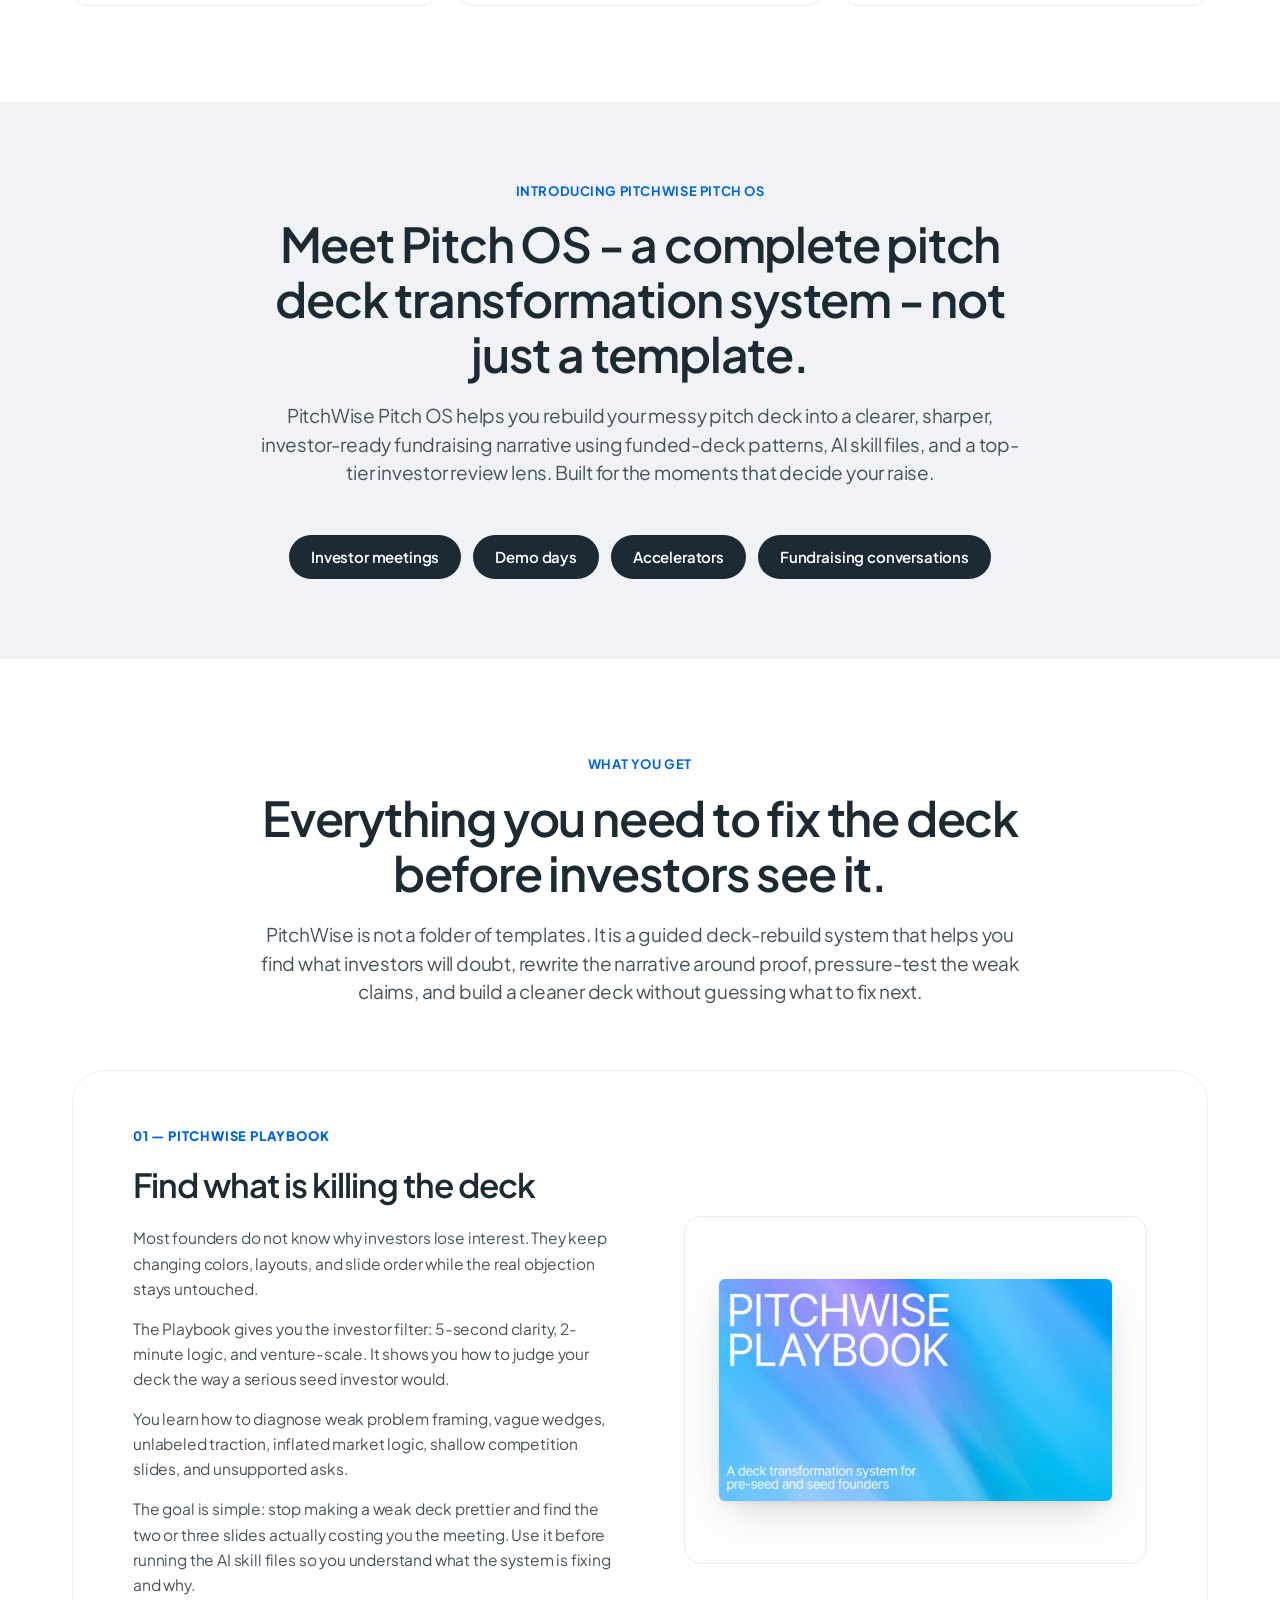
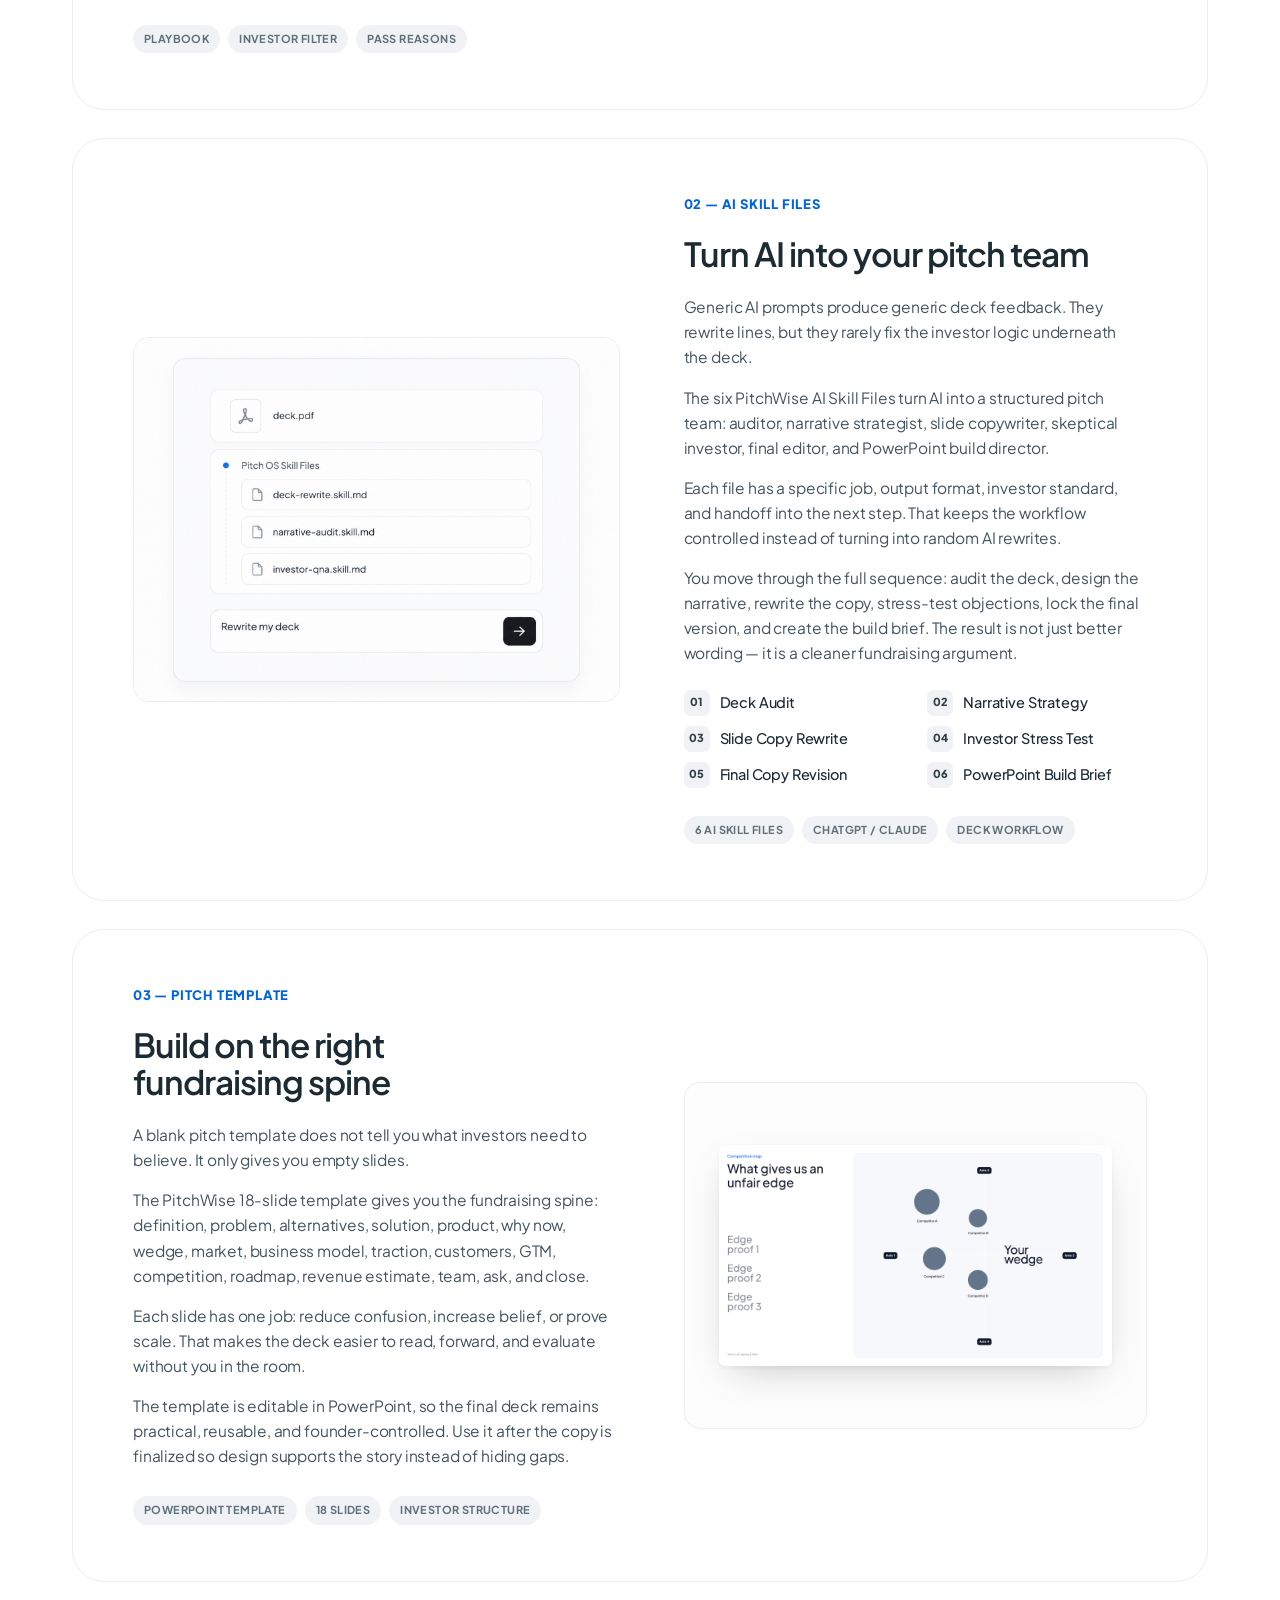
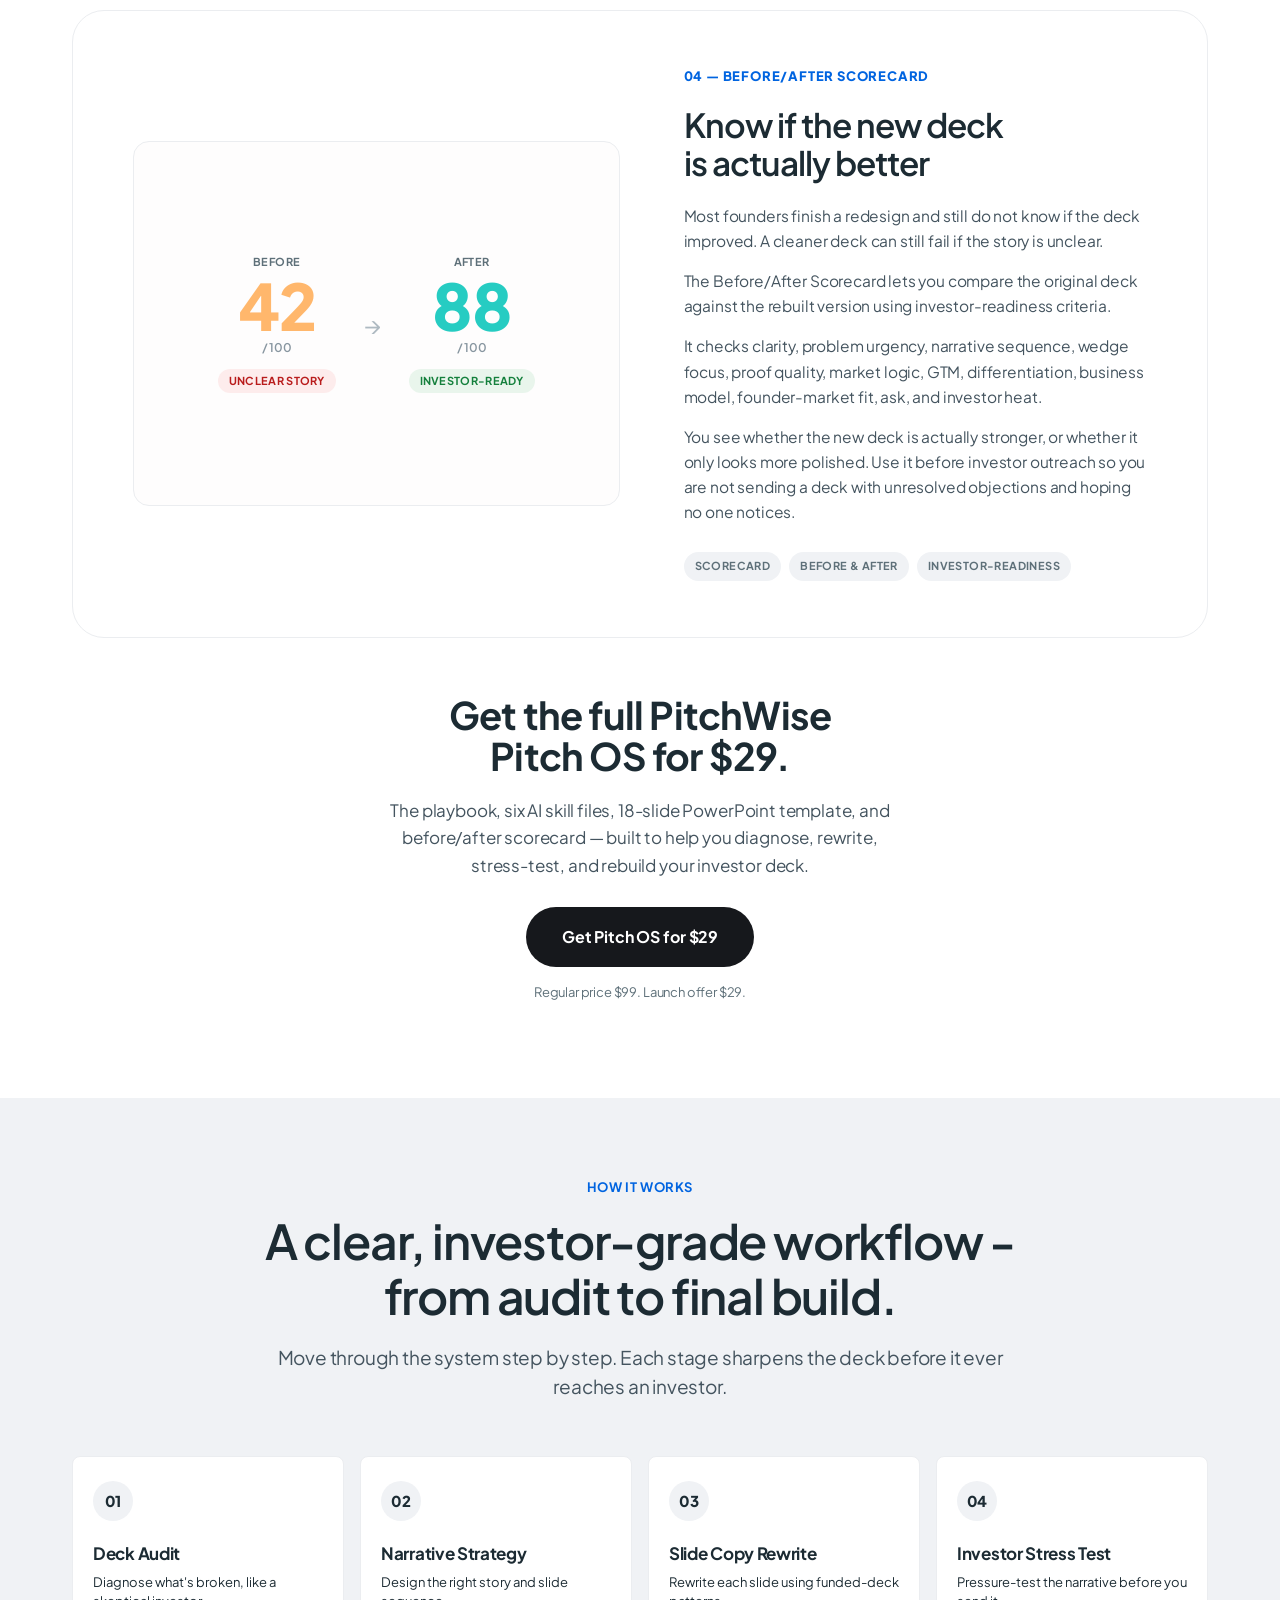
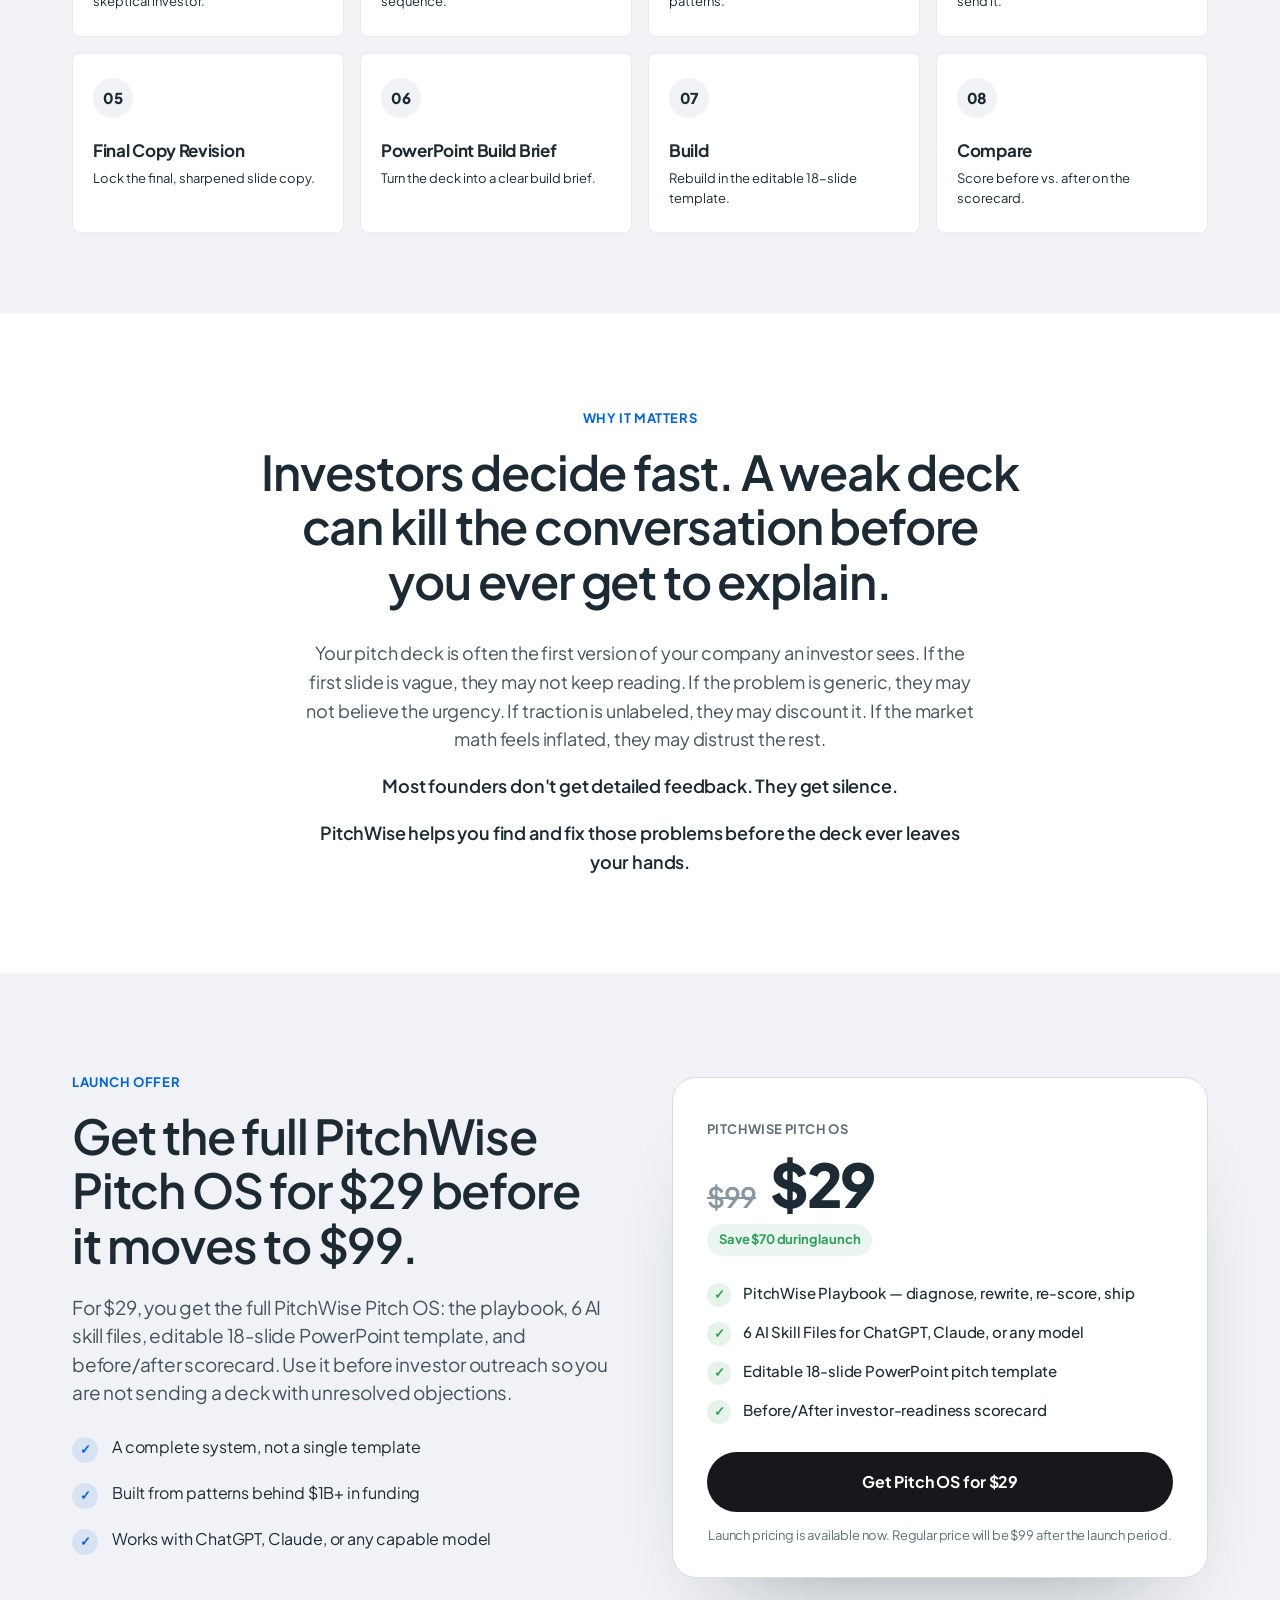
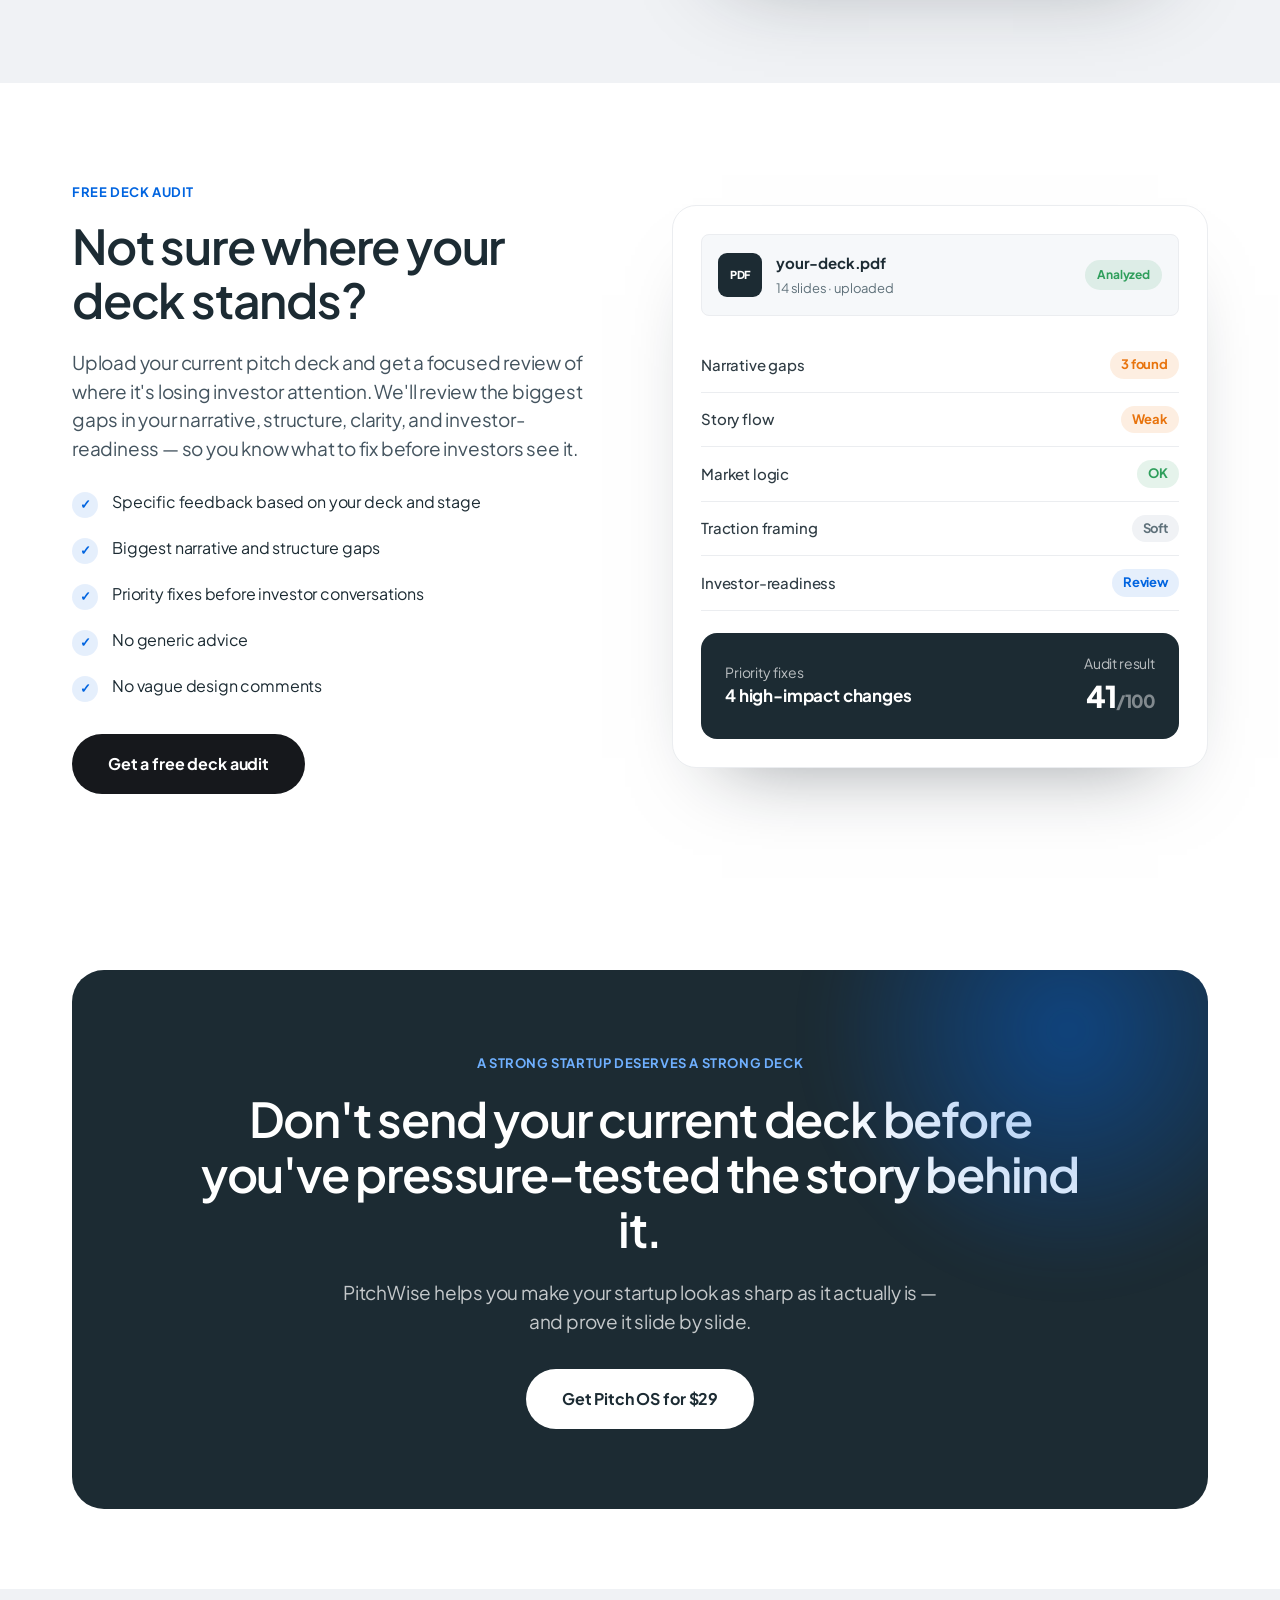
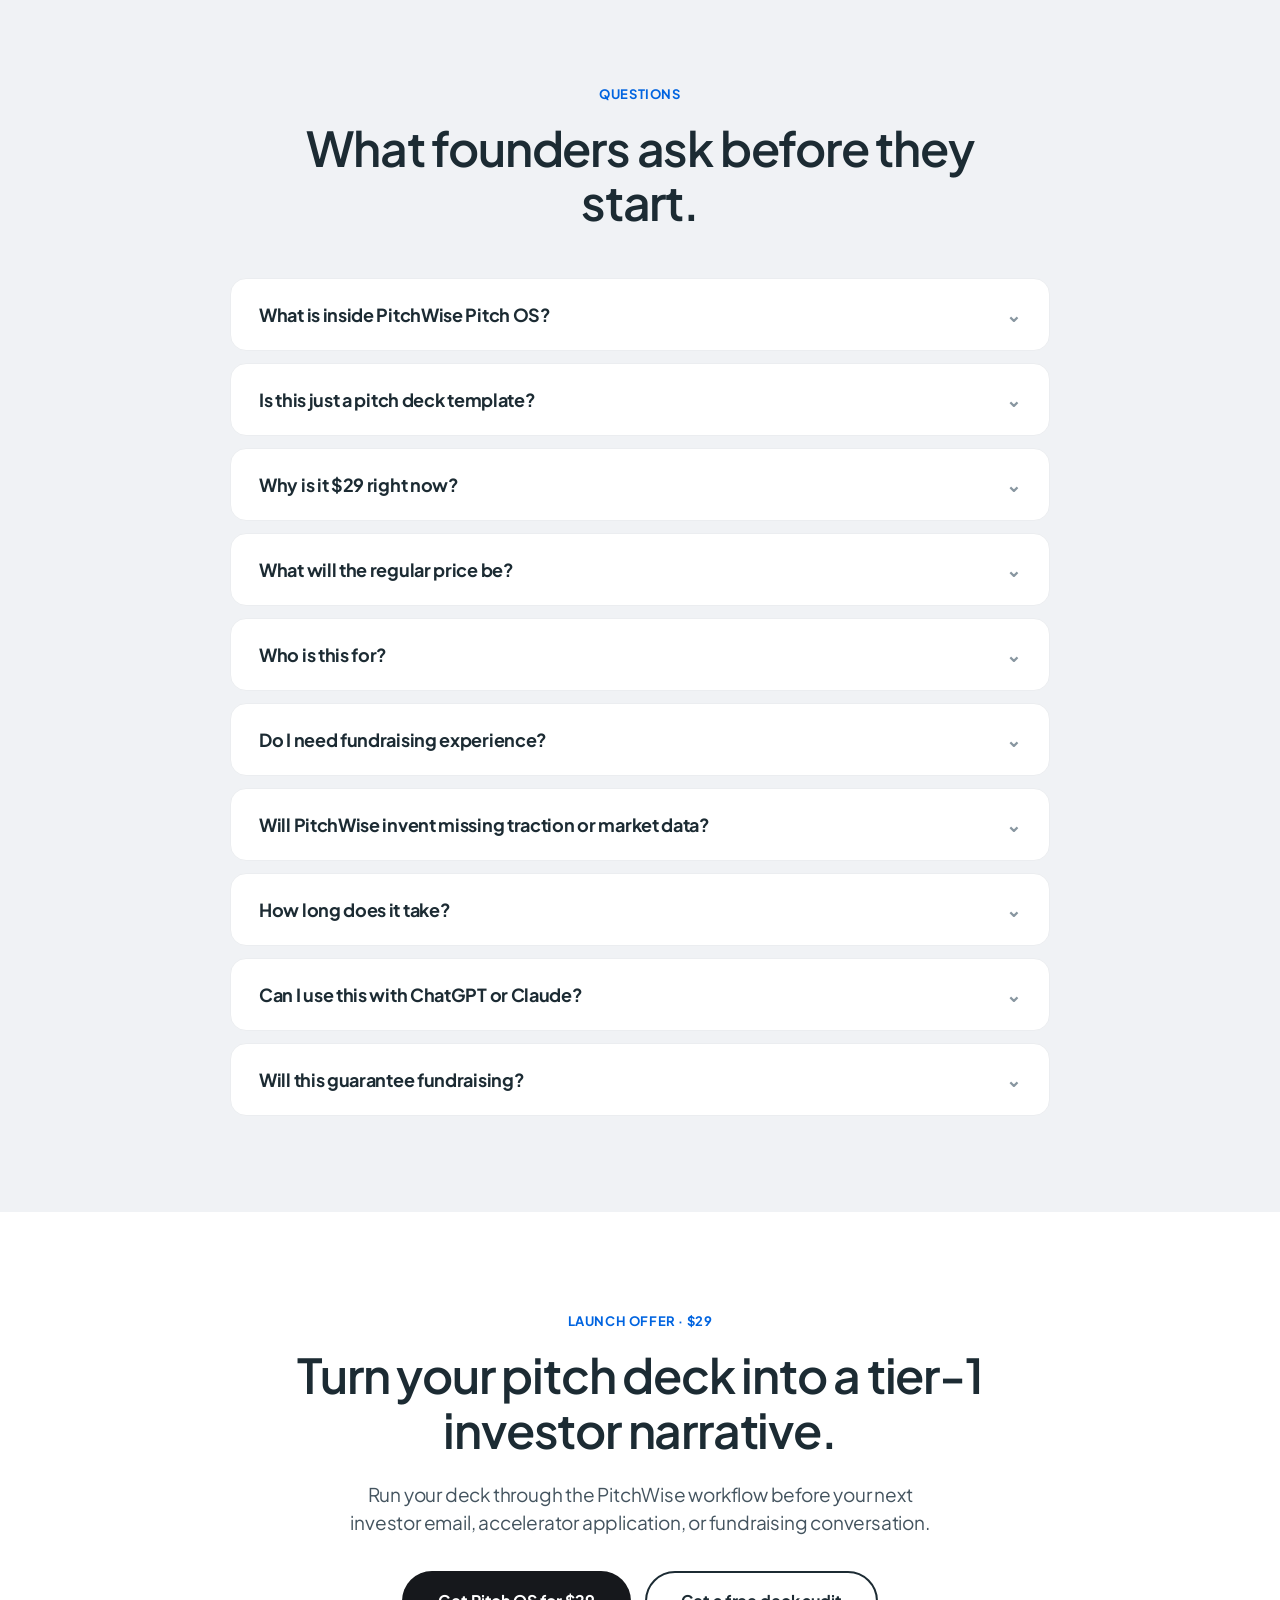
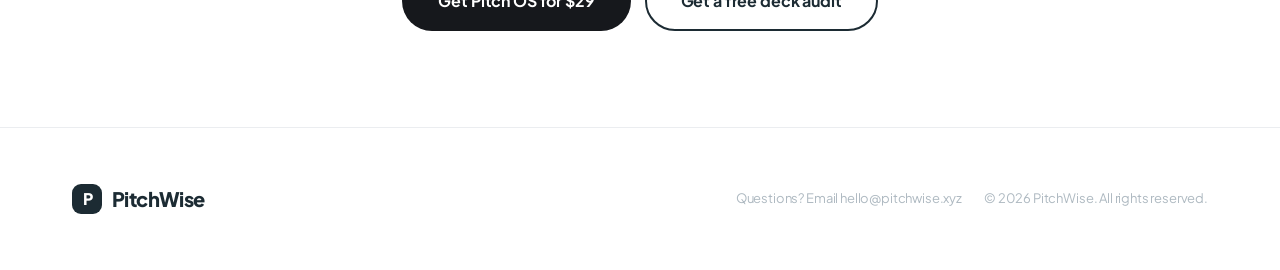
==== commit 3f10b4cc: "Add files via upload" ====
--- a/index.html
+++ b/index.html
@@ -35,6 +35,9 @@
 .po-cta-headline{font-size:clamp(28px,3vw,38px);font-weight:700;letter-spacing:-.8px;line-height:1.1;color:#1C2B33;margin:0 auto 20px;max-width:640px;text-wrap:balance}
 .po-cta-sub{font-size:clamp(15px,1.4vw,17px);line-height:1.6;color:#44545F;max-width:520px;margin:0 auto 28px;font-weight:400;text-wrap:pretty}
 .po-cta .price-note{font-size:13px;font-weight:400;color:#5E7079;margin:16px 0 0}
+.score-pill{display:inline-block;margin-top:10px;padding:4px 11px;border-radius:99px;font-size:11px;font-weight:700;letter-spacing:.3px;text-transform:uppercase}
+.score-pill--warn{background:rgba(239,68,68,.09);color:#b91c1c}
+.score-pill--ok{background:rgba(22,163,74,.09);color:#15803d}
 @media(max-width:1023px){.po-block{grid-template-columns:1fr;gap:40px;padding:48px 44px}.po-block--flip .po-figure{order:0}}
 @media(max-width:767px){.po-block{padding:32px 24px;border-radius:24px}.po-steps{grid-template-columns:1fr}.po-figure--framed{padding:22px}}
 @keyframes heroTitleIn{from{opacity:0;transform:translateY(10px);filter:blur(4px)}to{opacity:1;transform:translateY(0);filter:blur(0)}}
@@ -348,12 +351,14 @@
               <span class="score-cap">Before</span>
               <span class="score-num score-before">42</span>
               <span class="score-of">/ 100</span>
+              <span class="score-pill score-pill--warn">Unclear story</span>
             </div>
             <div class="score-arrow">→</div>
             <div class="score-col">
               <span class="score-cap">After</span>
               <span class="score-num score-after">88</span>
               <span class="score-of">/ 100</span>
+              <span class="score-pill score-pill--ok">Investor-ready</span>
             </div>
           </div>
         </article>
--- a/styles.css
+++ b/styles.css
@@ -265,6 +265,31 @@
 .hero {
   padding: 64px 0 88px;
   overflow: hidden;
+  position: relative;
+  isolation: isolate;
+}
+/* Soft premium depth glow — pale blue + faint indigo, fading to white */
+.hero::before {
+  content: "";
+  position: absolute;
+  inset: -40% 0 auto 0;
+  height: 130%;
+  z-index: -1;
+  pointer-events: none;
+  background:
+    radial-gradient(60% 55% at 50% 18%, rgba(0, 100, 224, 0.10) 0%, rgba(0, 100, 224, 0) 60%),
+    radial-gradient(46% 42% at 24% 30%, rgba(99, 102, 241, 0.07) 0%, rgba(99, 102, 241, 0) 62%),
+    radial-gradient(46% 44% at 78% 26%, rgba(56, 152, 236, 0.08) 0%, rgba(56, 152, 236, 0) 60%);
+}
+/* Smooth fade-out into the white page before the next section */
+.hero::after {
+  content: "";
+  position: absolute;
+  left: 0; right: 0; bottom: 0;
+  height: 220px;
+  z-index: -1;
+  pointer-events: none;
+  background: linear-gradient(to bottom, rgba(255, 255, 255, 0) 0%, var(--canvas) 100%);
 }
 .hero-head { max-width: 880px; margin: 0 auto; text-align: center; }
 .hero-badge {
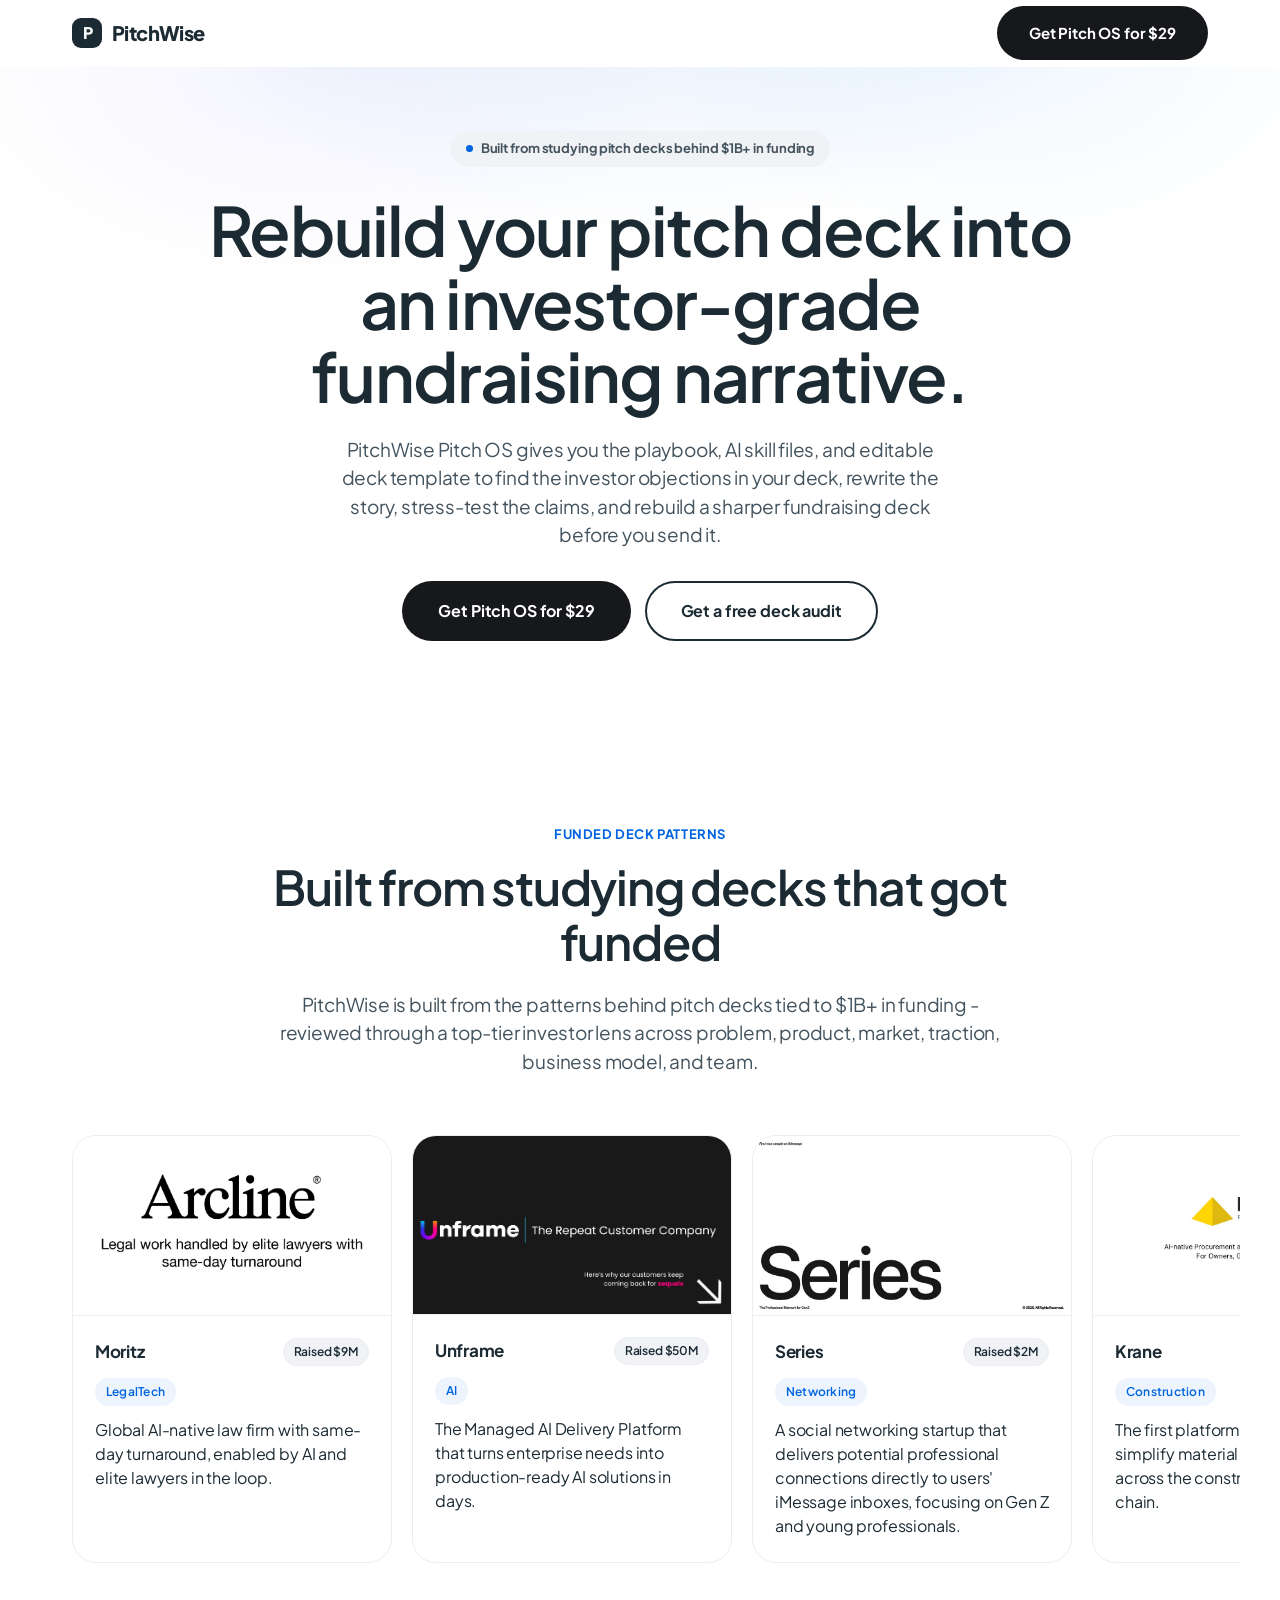
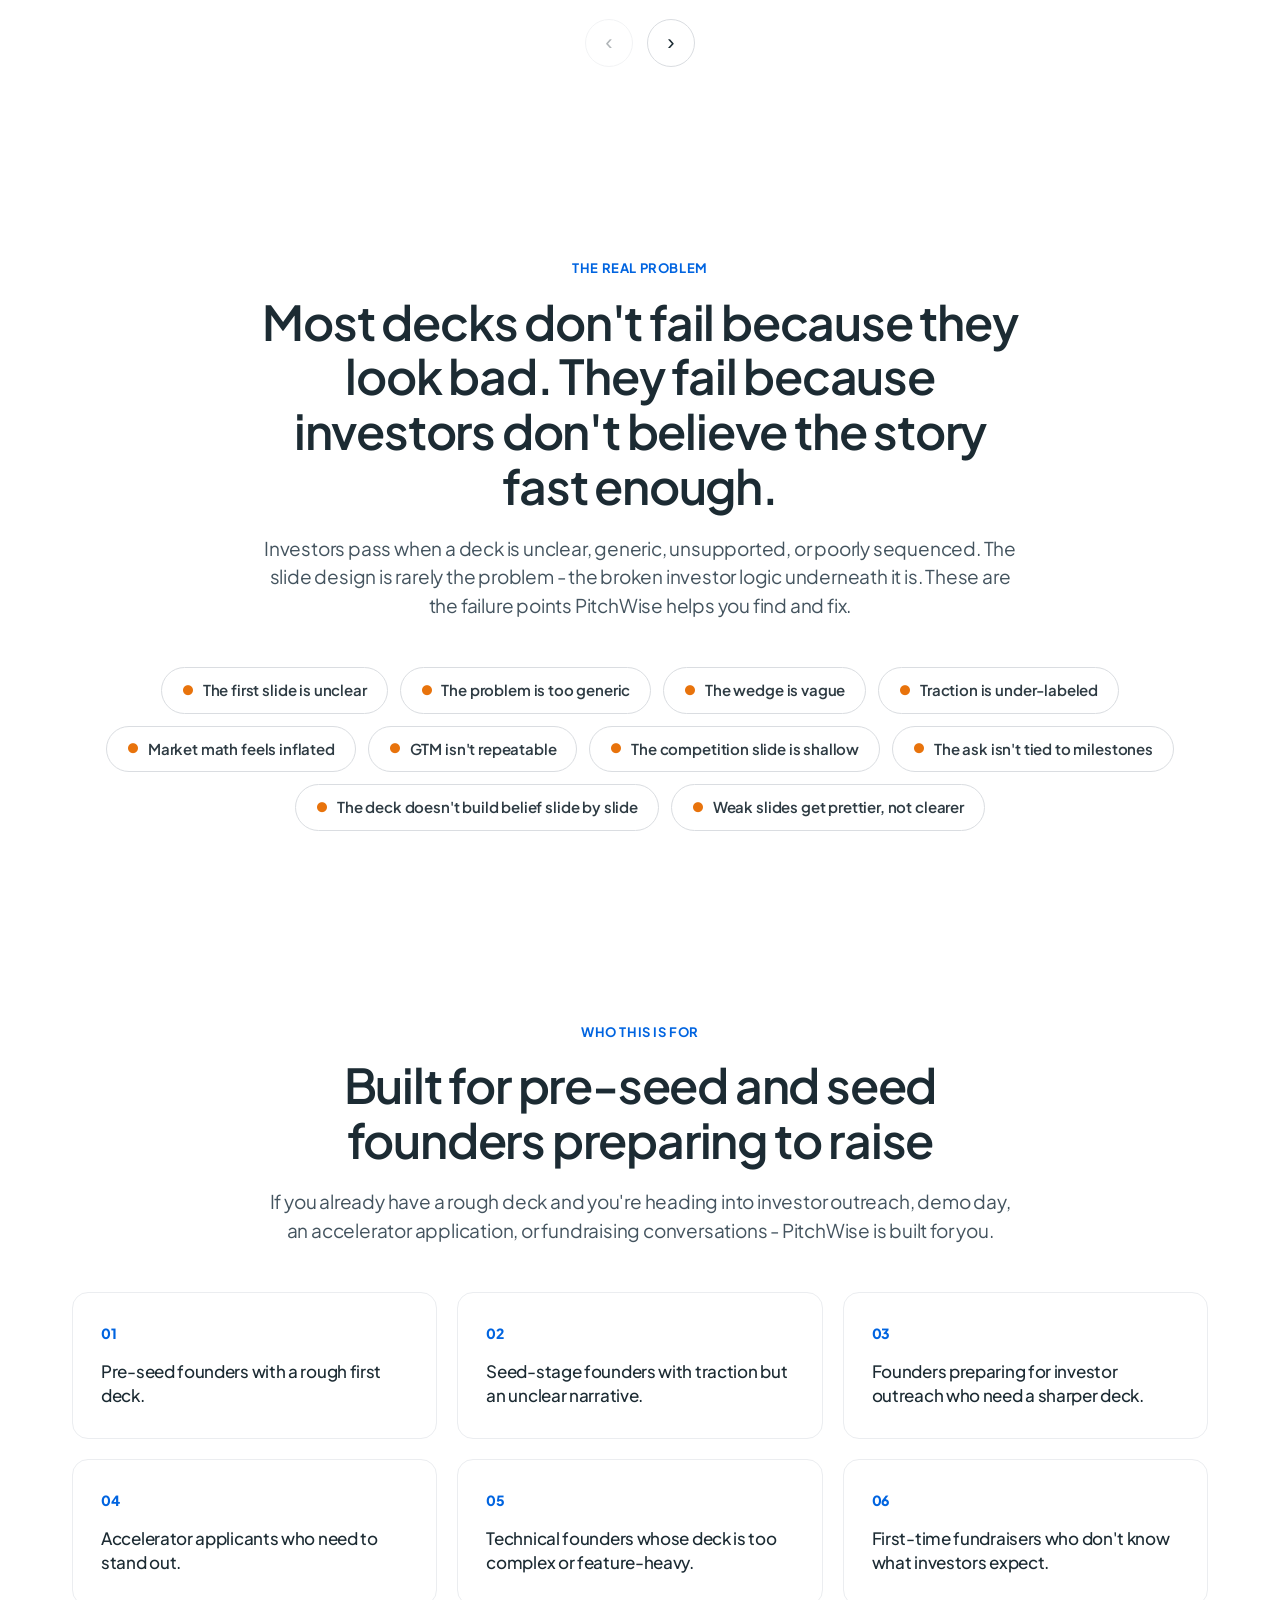
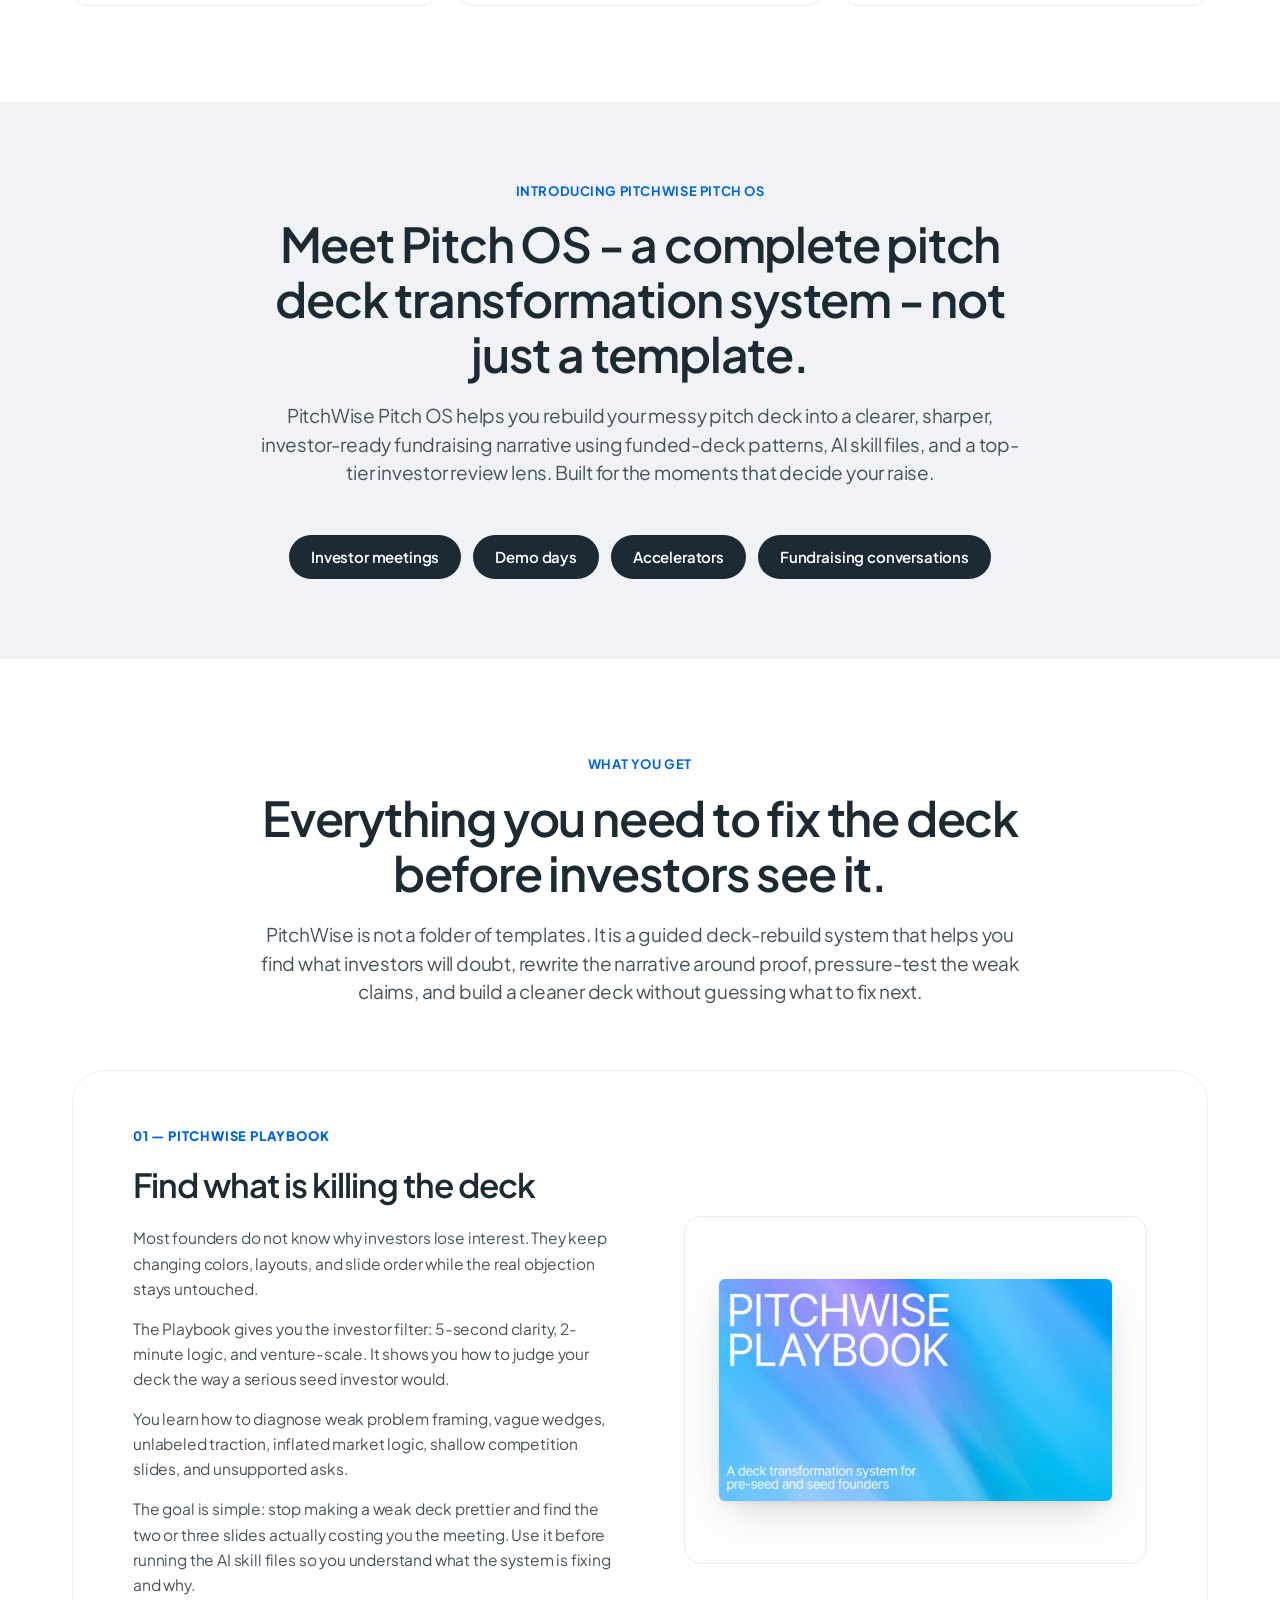
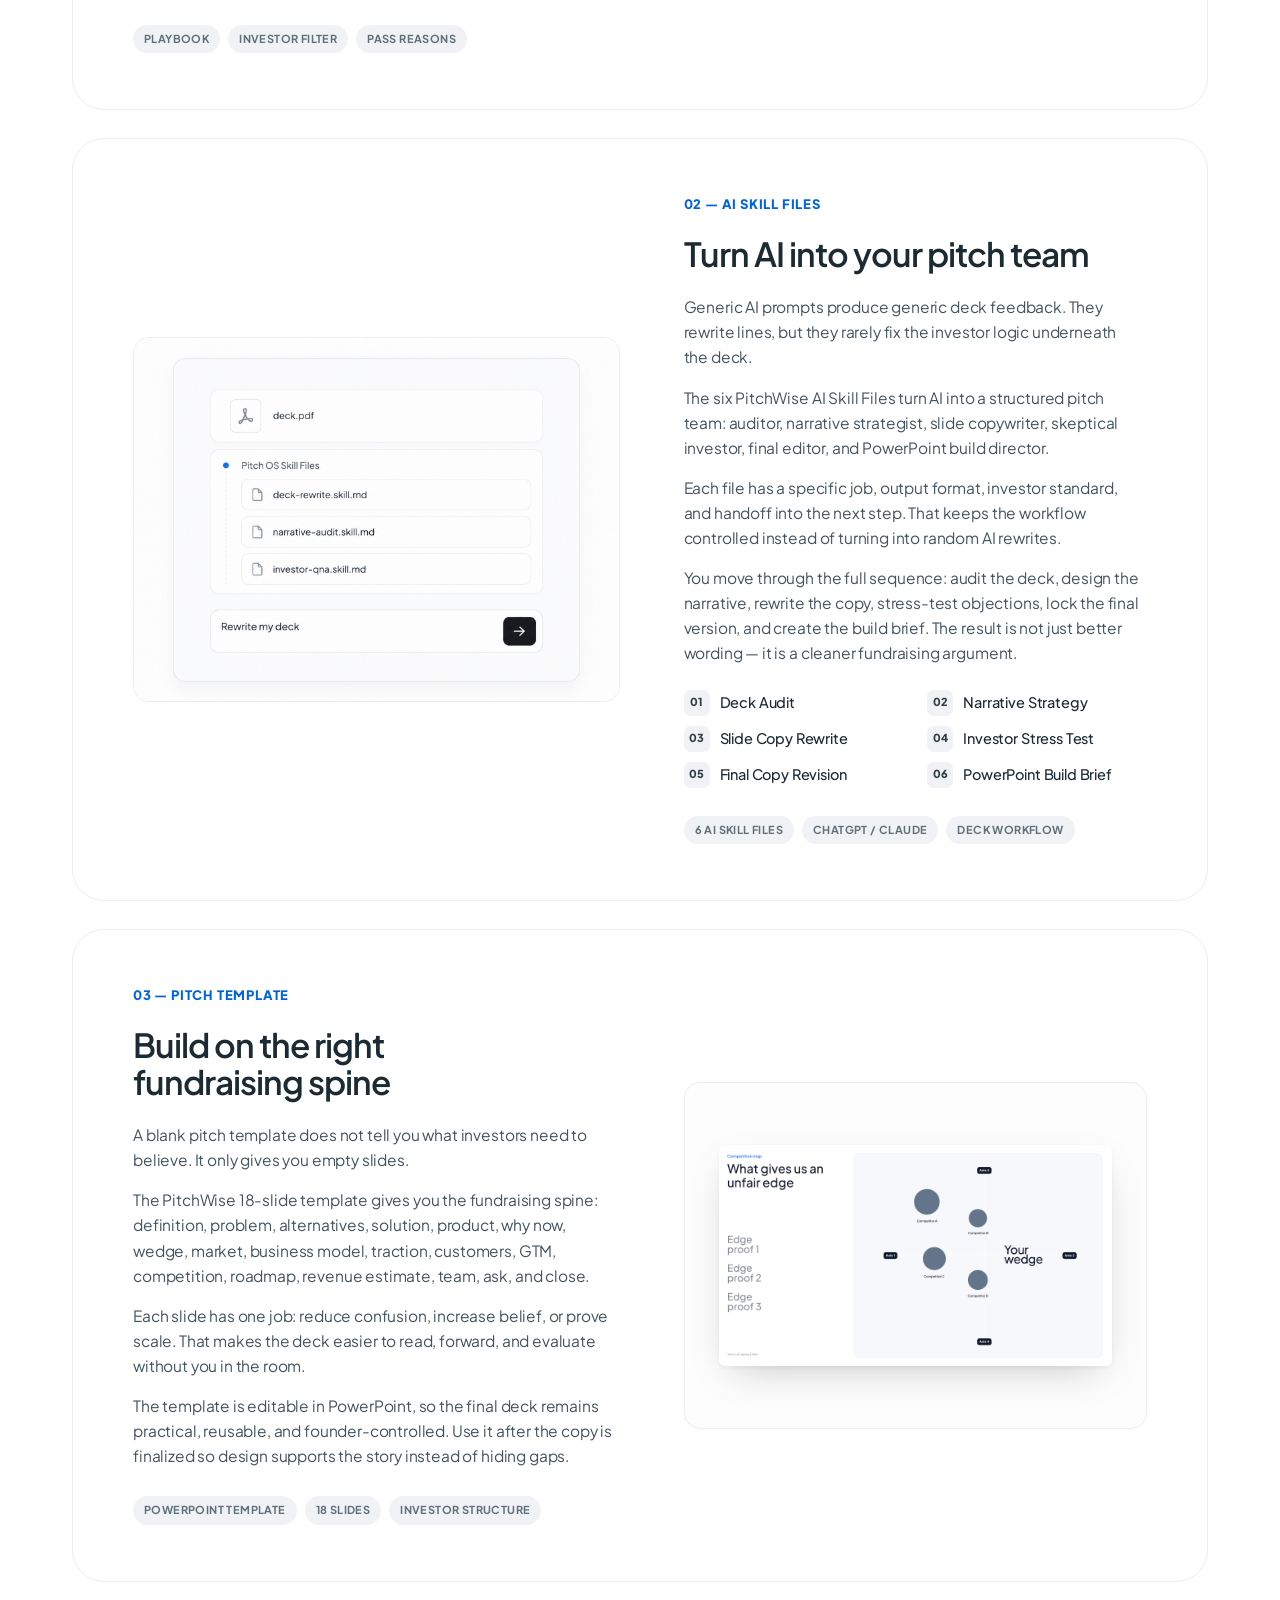
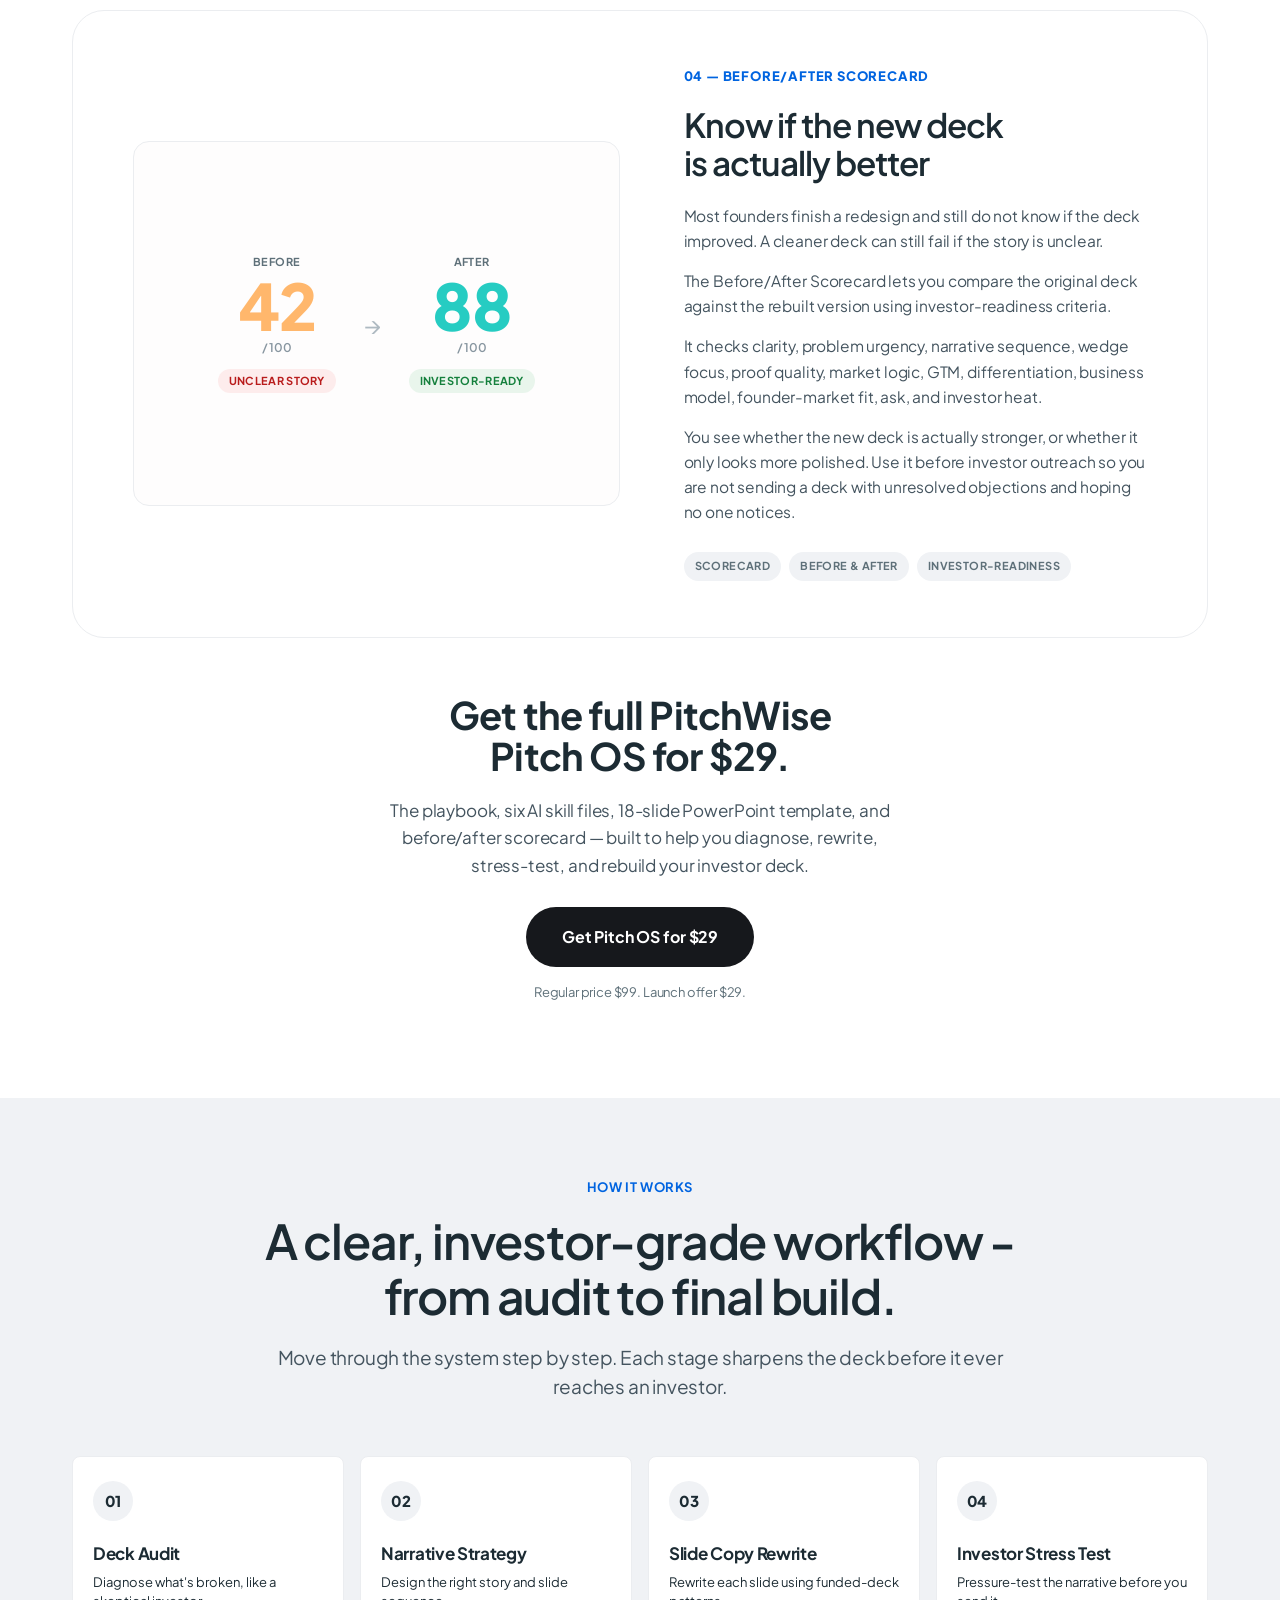
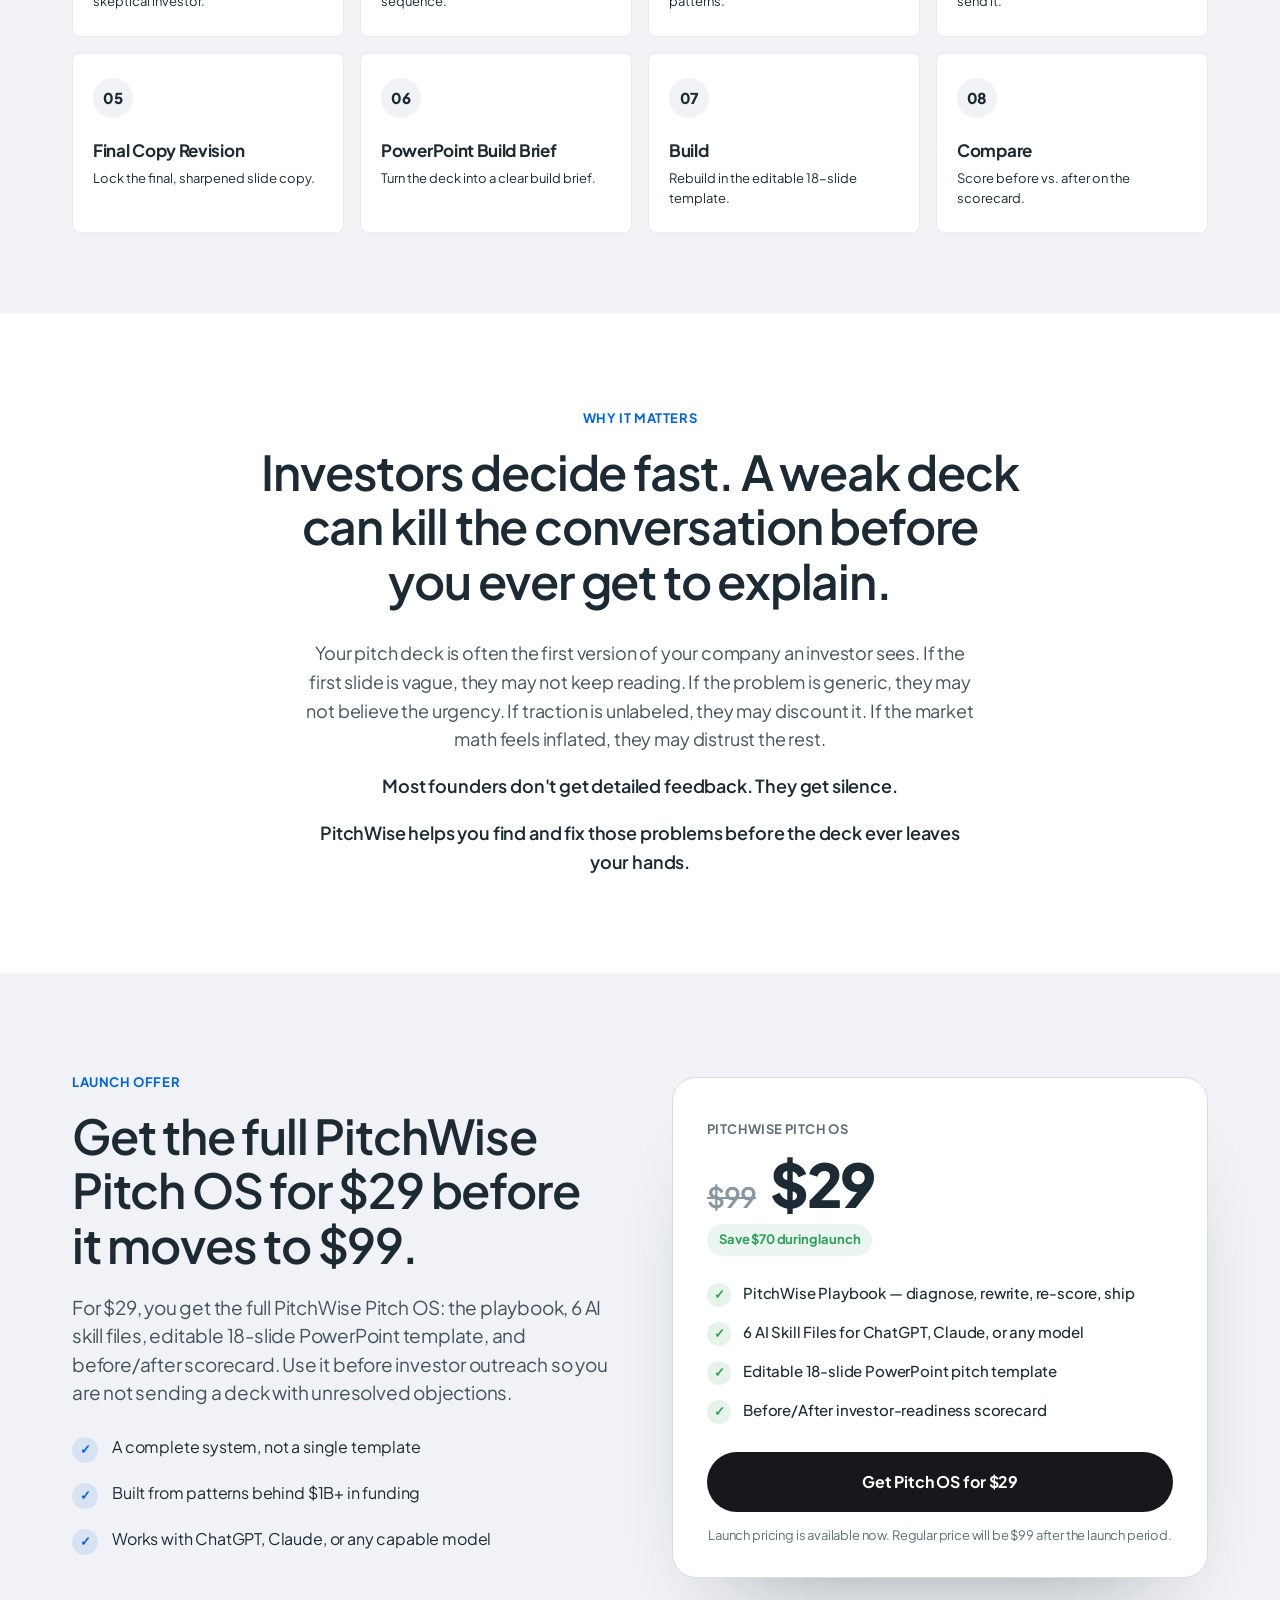
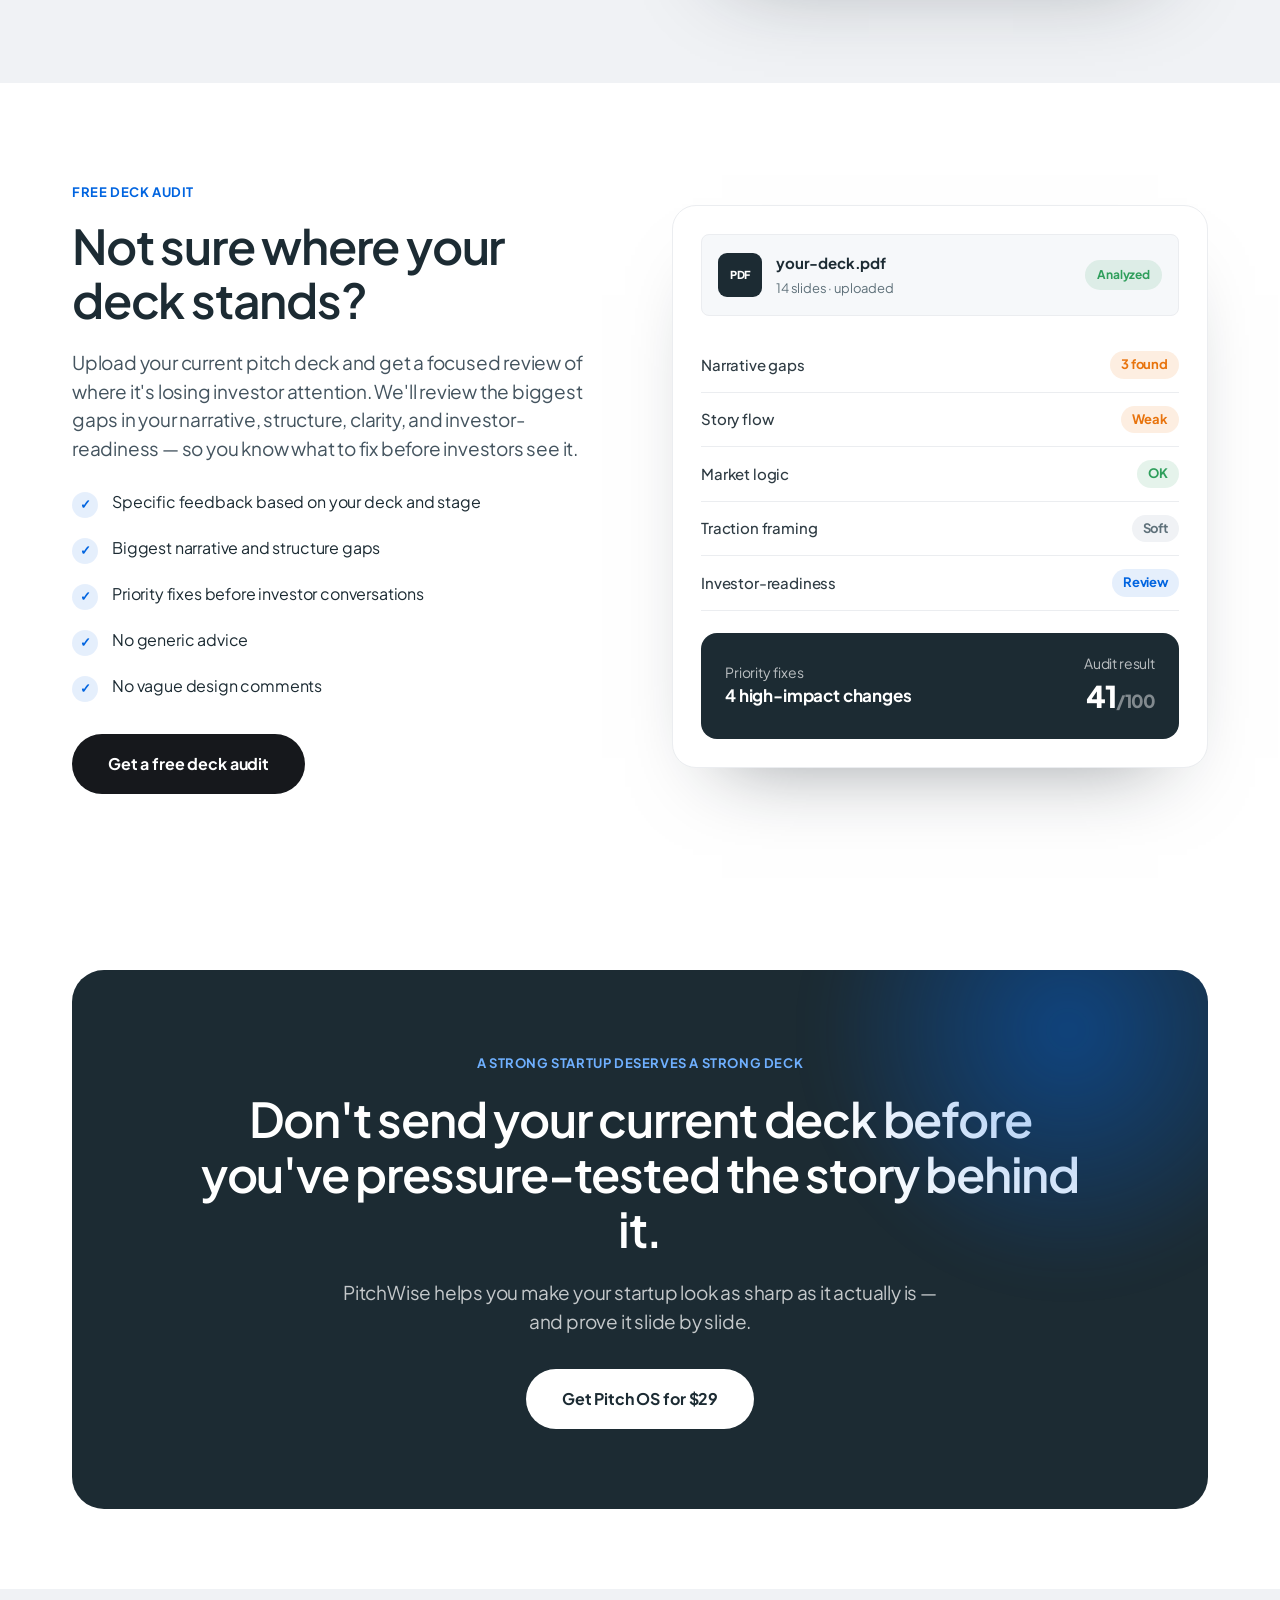
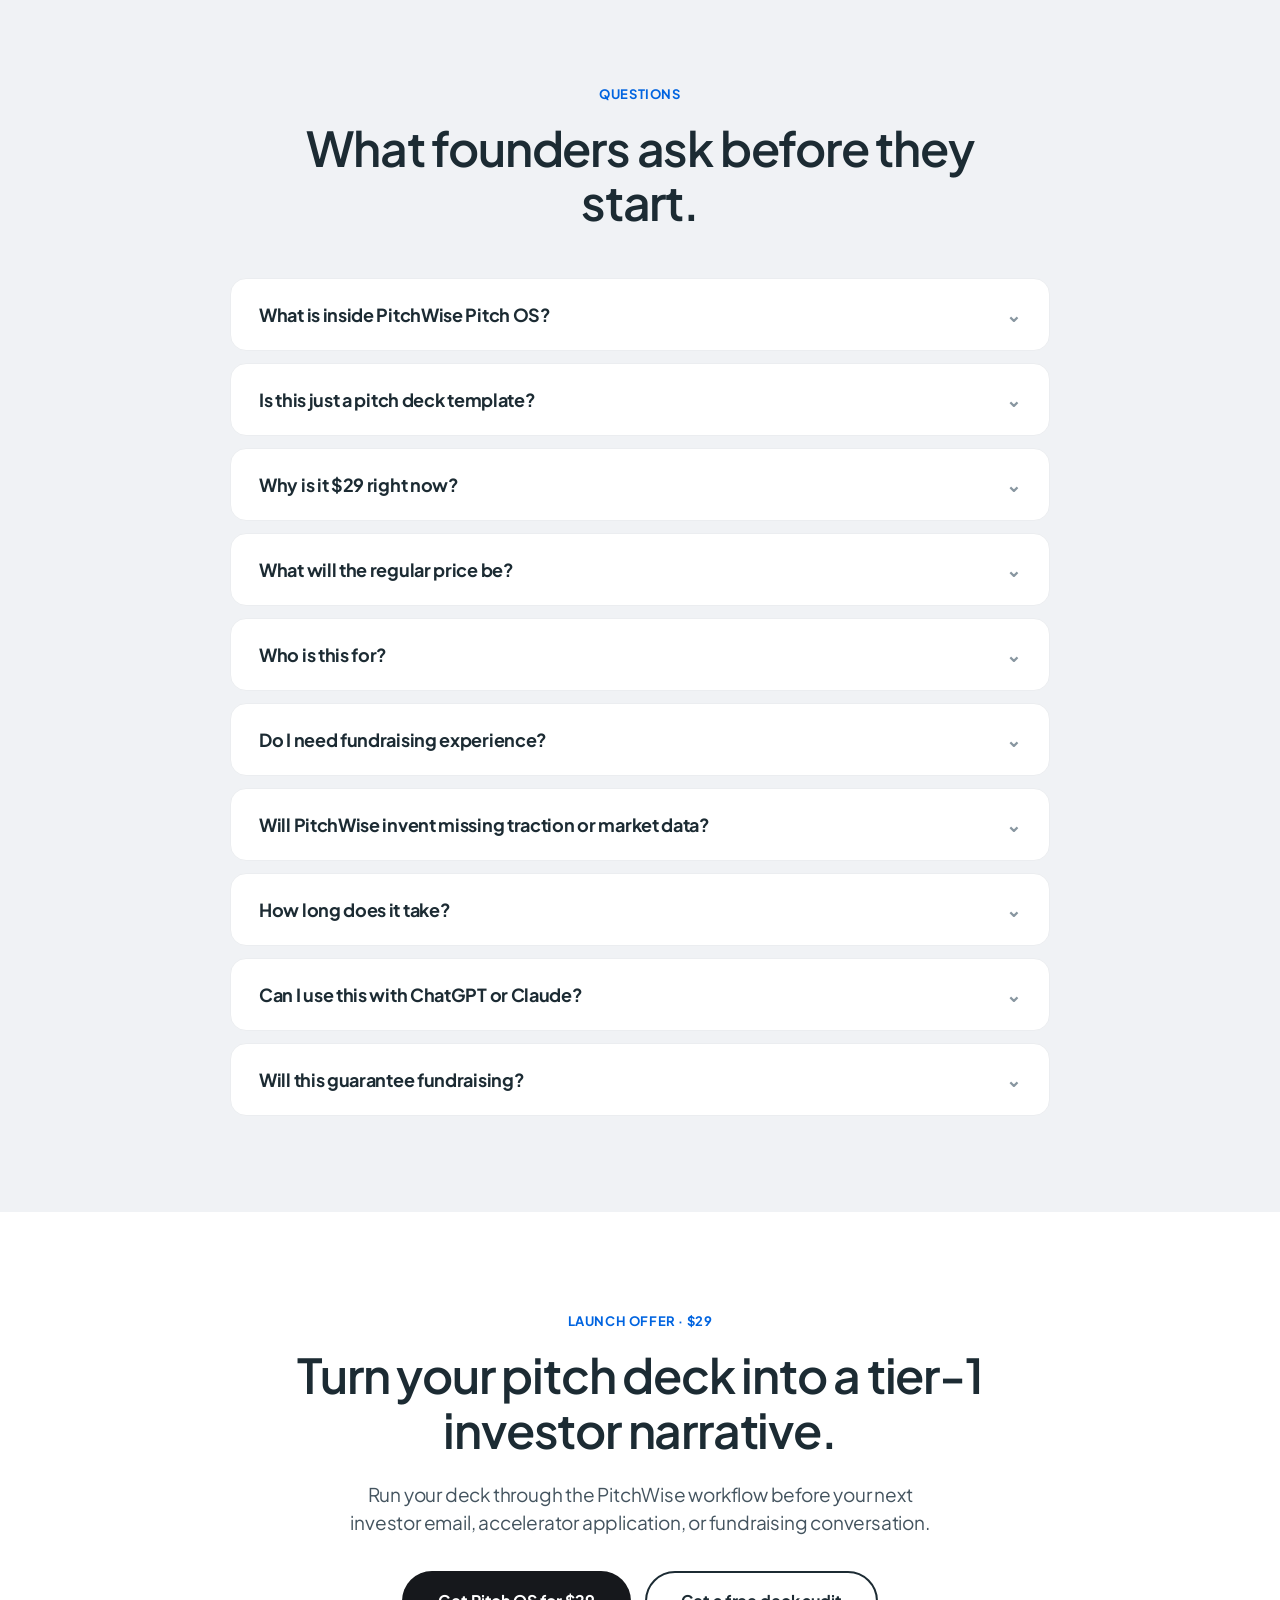
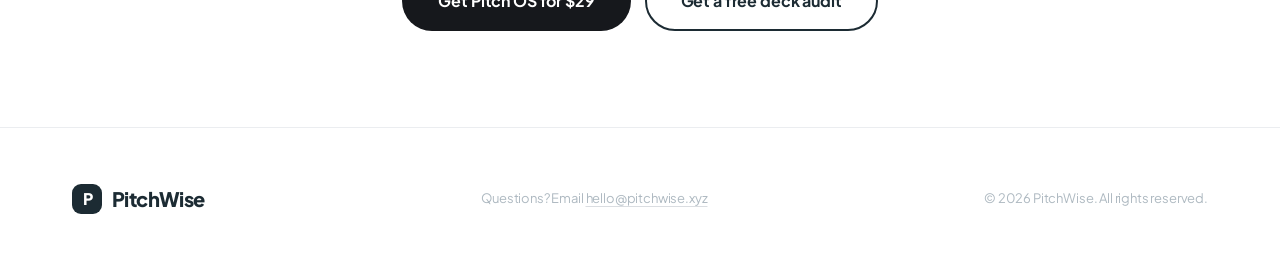
==== commit 6f32accd: "Add files via upload" ====
--- a/index.html
+++ b/index.html
@@ -579,11 +579,12 @@
 <!-- ======================================================== FOOTER -->
 <footer class="footer">
   <div class="wrap footer-inner">
-    <a class="brand" href="#top">
+    <a class="brand footer-brand" href="#top">
       <span class="brand-mark">P</span>
       PitchWise
     </a>
-    <span class="copy">Questions? Email hello@pitchwise.xyz            © 2026 PitchWise. All rights reserved.</span>
+    <span class="copy footer-center">Questions? Email <a href="mailto:hello@pitchwise.xyz" class="footer-email">hello@pitchwise.xyz</a></span>
+    <span class="copy footer-right">&copy; 2026 PitchWise. All rights reserved.</span>
   </div>
 </footer>
 
--- a/styles.css
+++ b/styles.css
@@ -748,6 +748,10 @@
 }
 .footer-inner { display: flex; align-items: center; justify-content: space-between; gap: 24px; flex-wrap: wrap; }
 .footer .copy { font-size: 13px; color: var(--stone); }
+.footer-center { flex: 1; text-align: center; }
+.footer-right { text-align: right; white-space: nowrap; }
+.footer-email { color: var(--stone); text-decoration: underline; text-decoration-color: var(--hairline); text-underline-offset: 3px; }
+.footer-email:hover { color: var(--ink); }
 
 /* ============================================================
    Scroll reveal
@@ -1004,7 +1008,9 @@
   .audience { grid-template-columns: 1fr; }
   .promo-strip { padding: 56px 28px; border-radius: var(--r-xxl); }
   .audit-mock { padding: 20px; }
-  .footer-inner { flex-direction: column; align-items: flex-start; gap: 20px; }
+  .footer-inner { flex-direction: column; align-items: center; gap: 16px; }
+  .footer-center { text-align: center; }
+  .footer-right { text-align: center; white-space: normal; }
 }
 
 @media (max-width: 479px) {
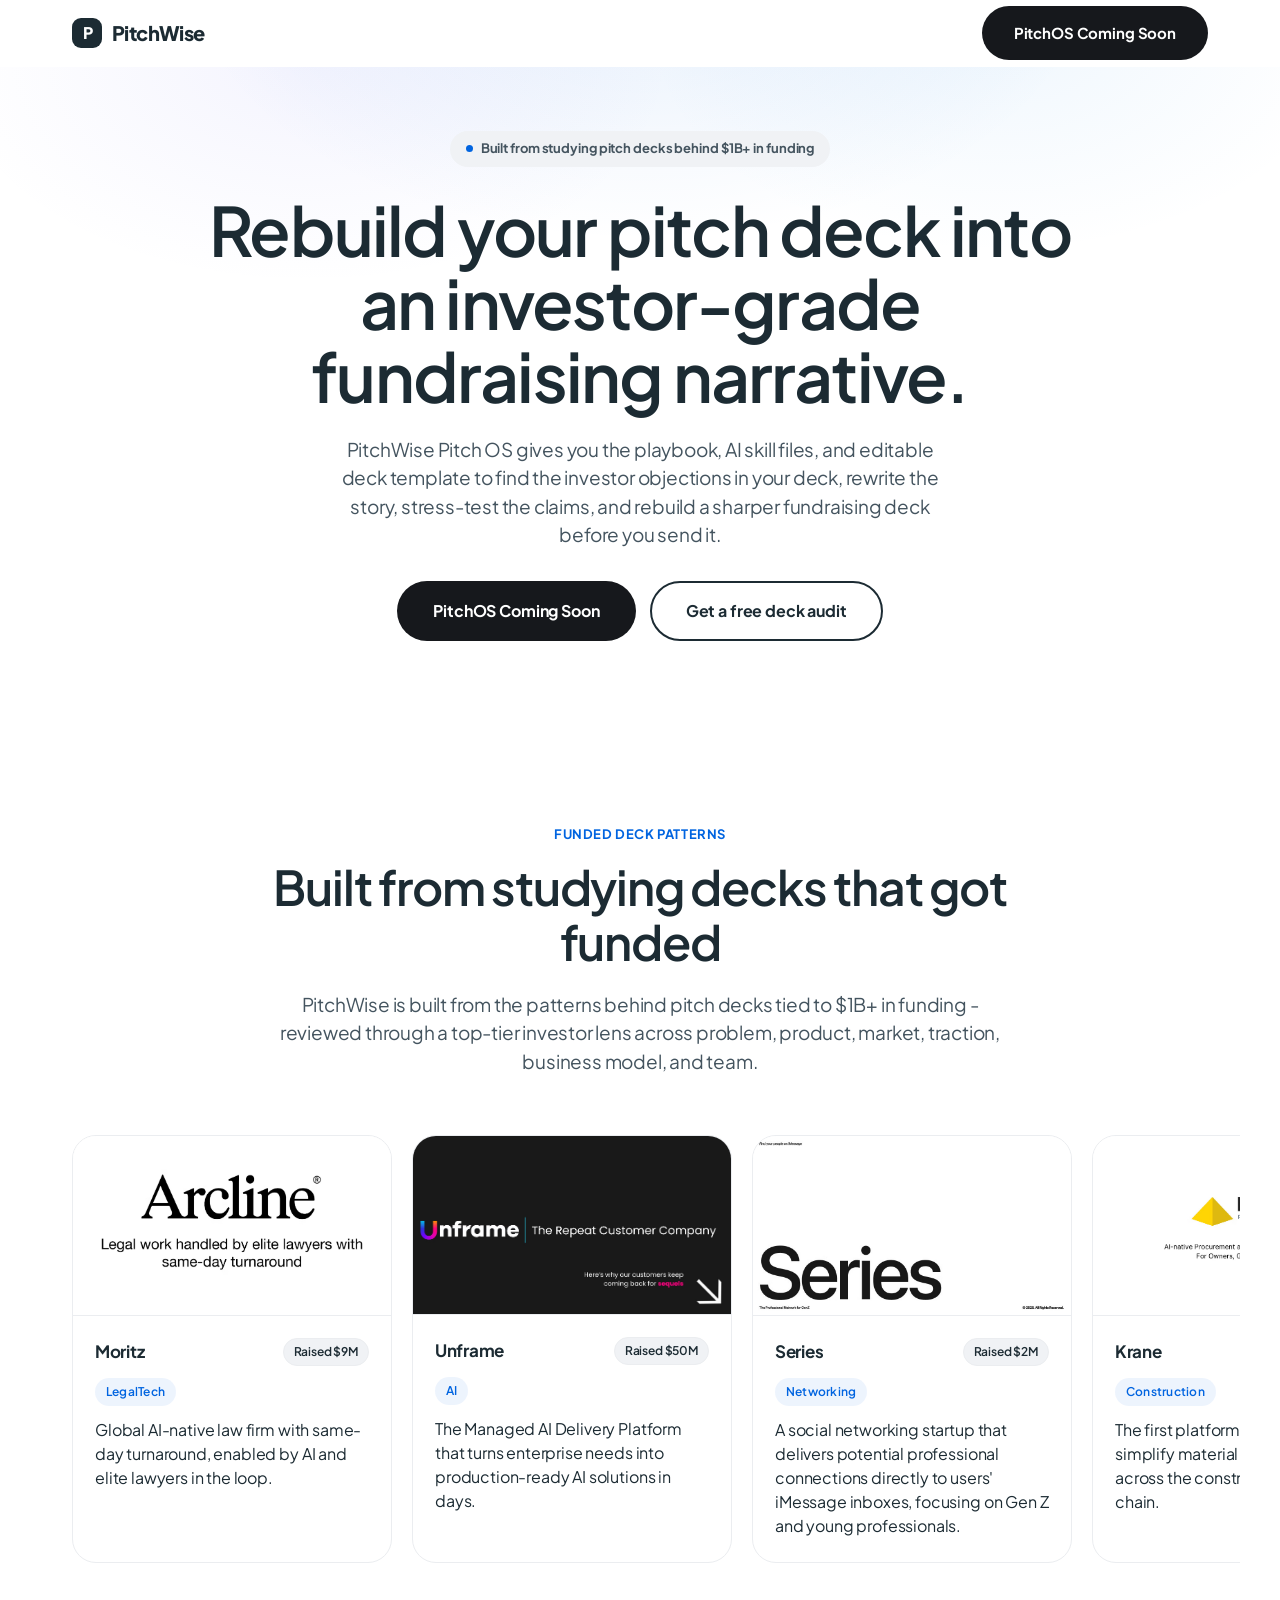
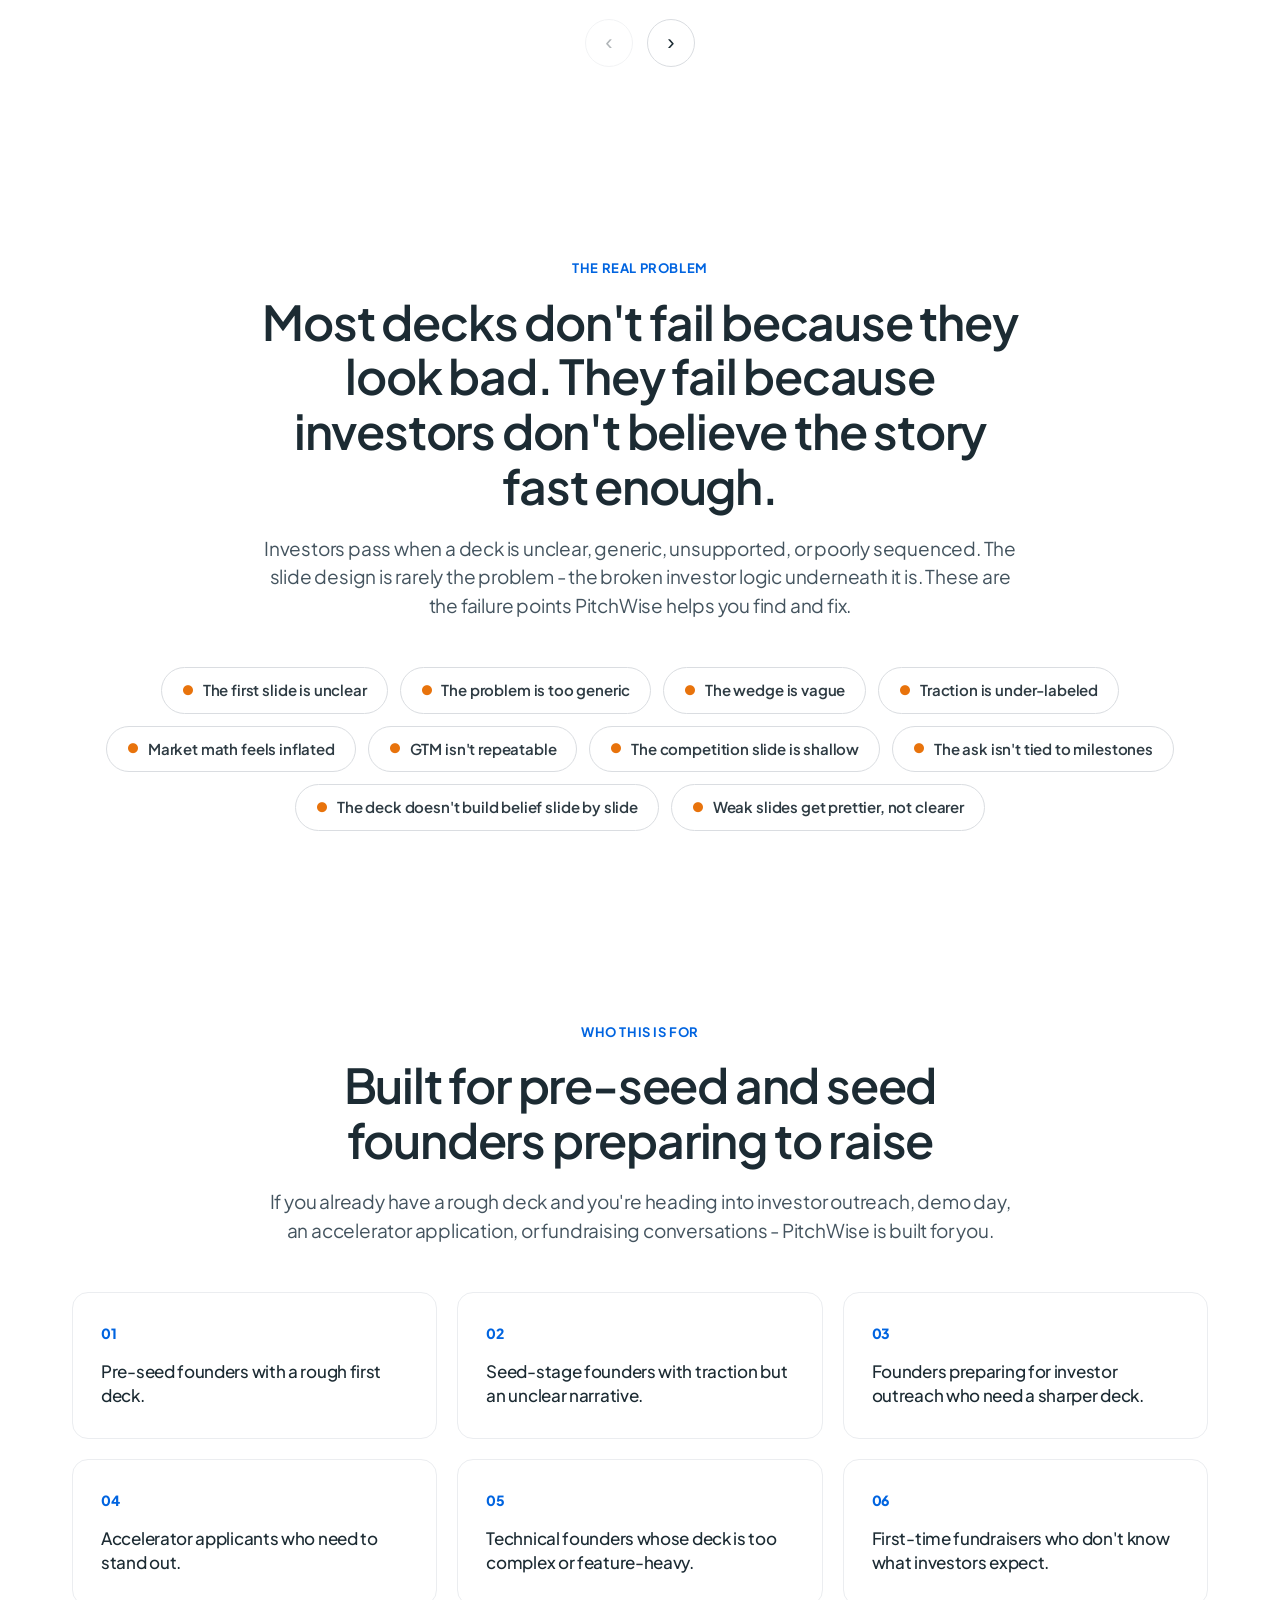
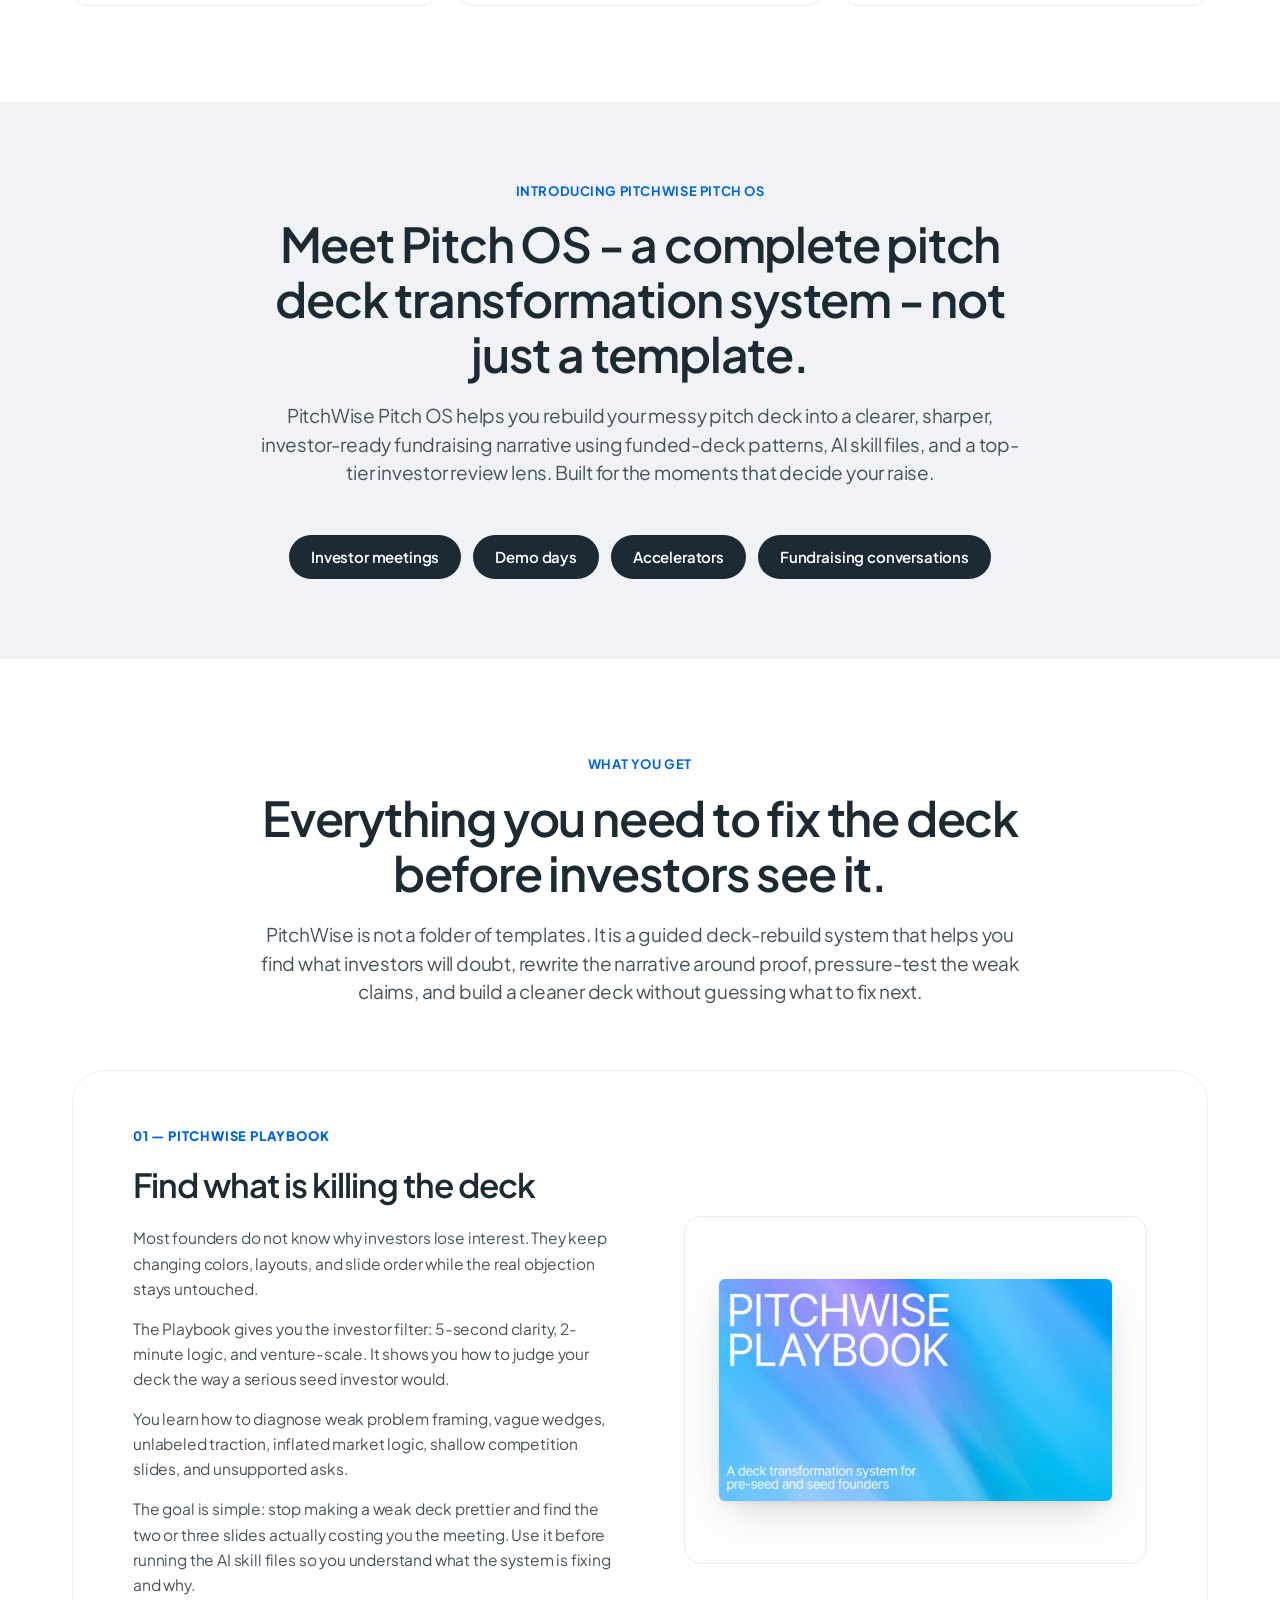
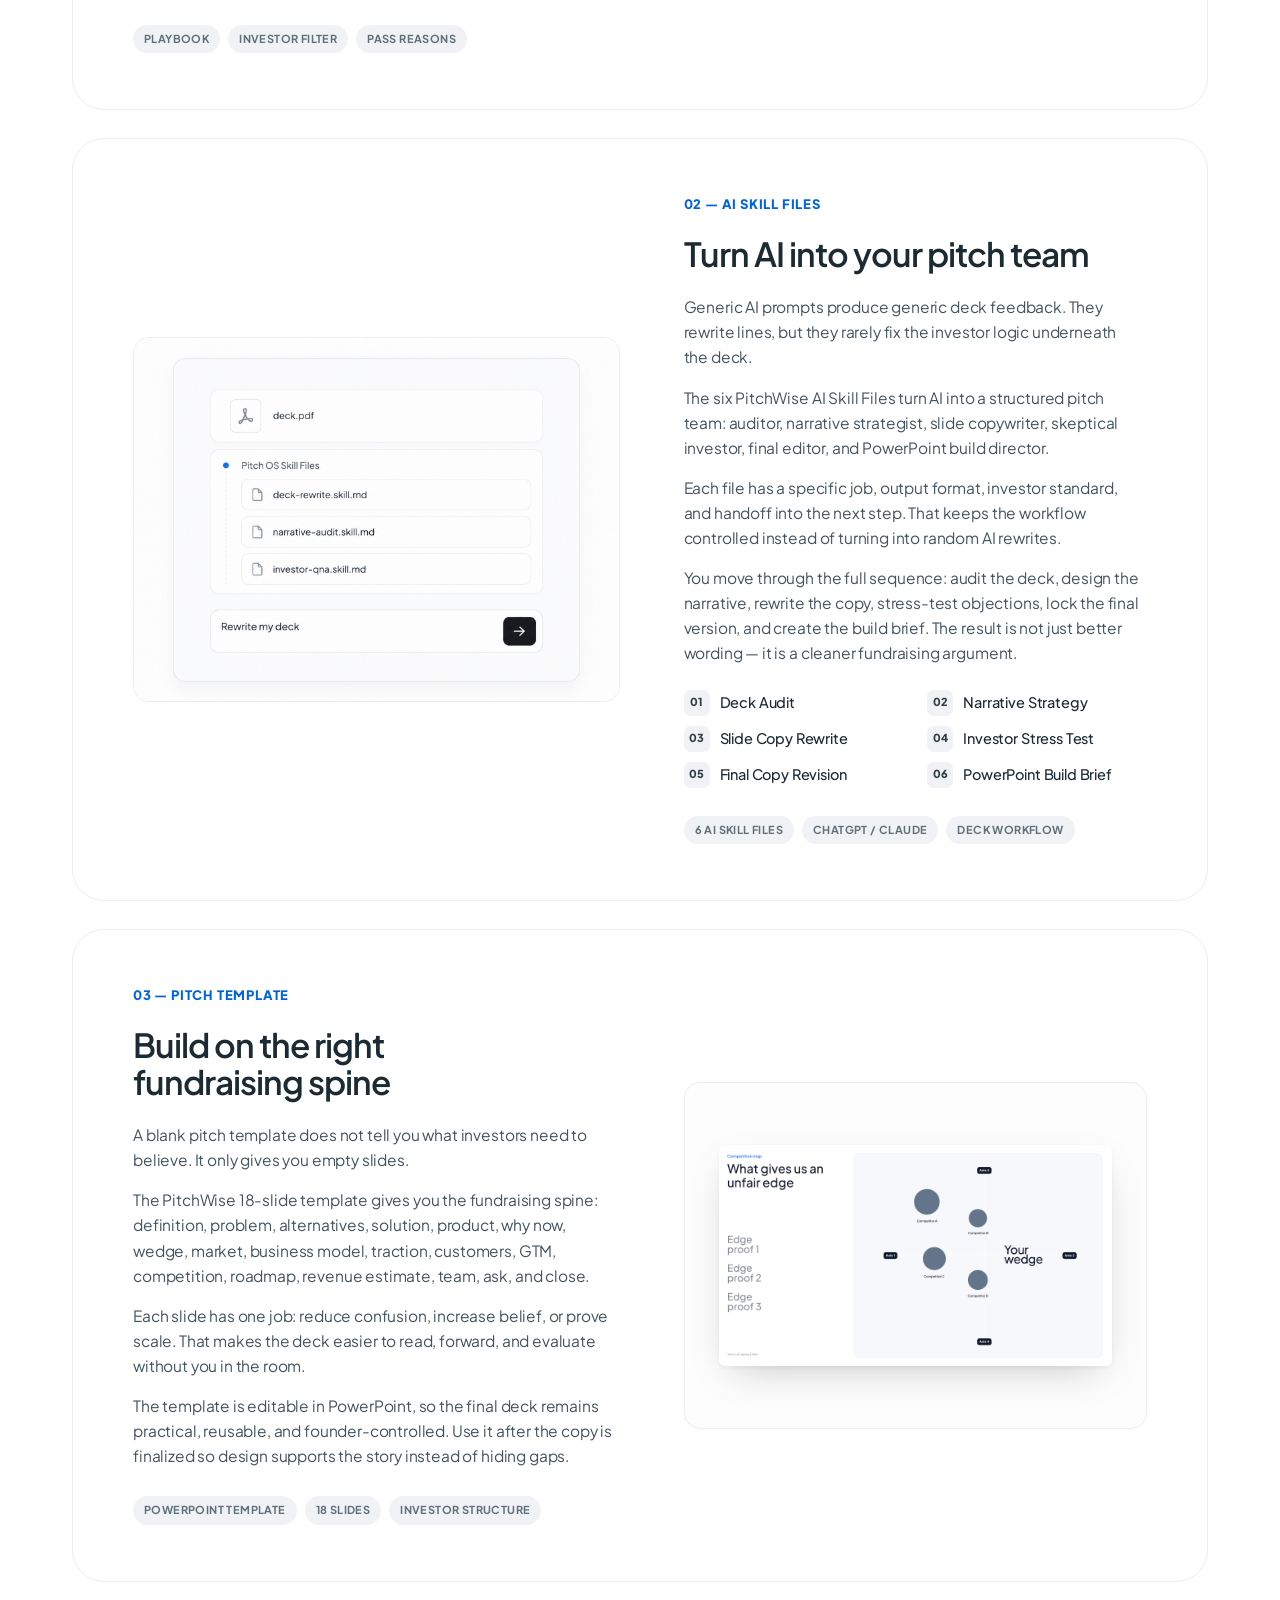
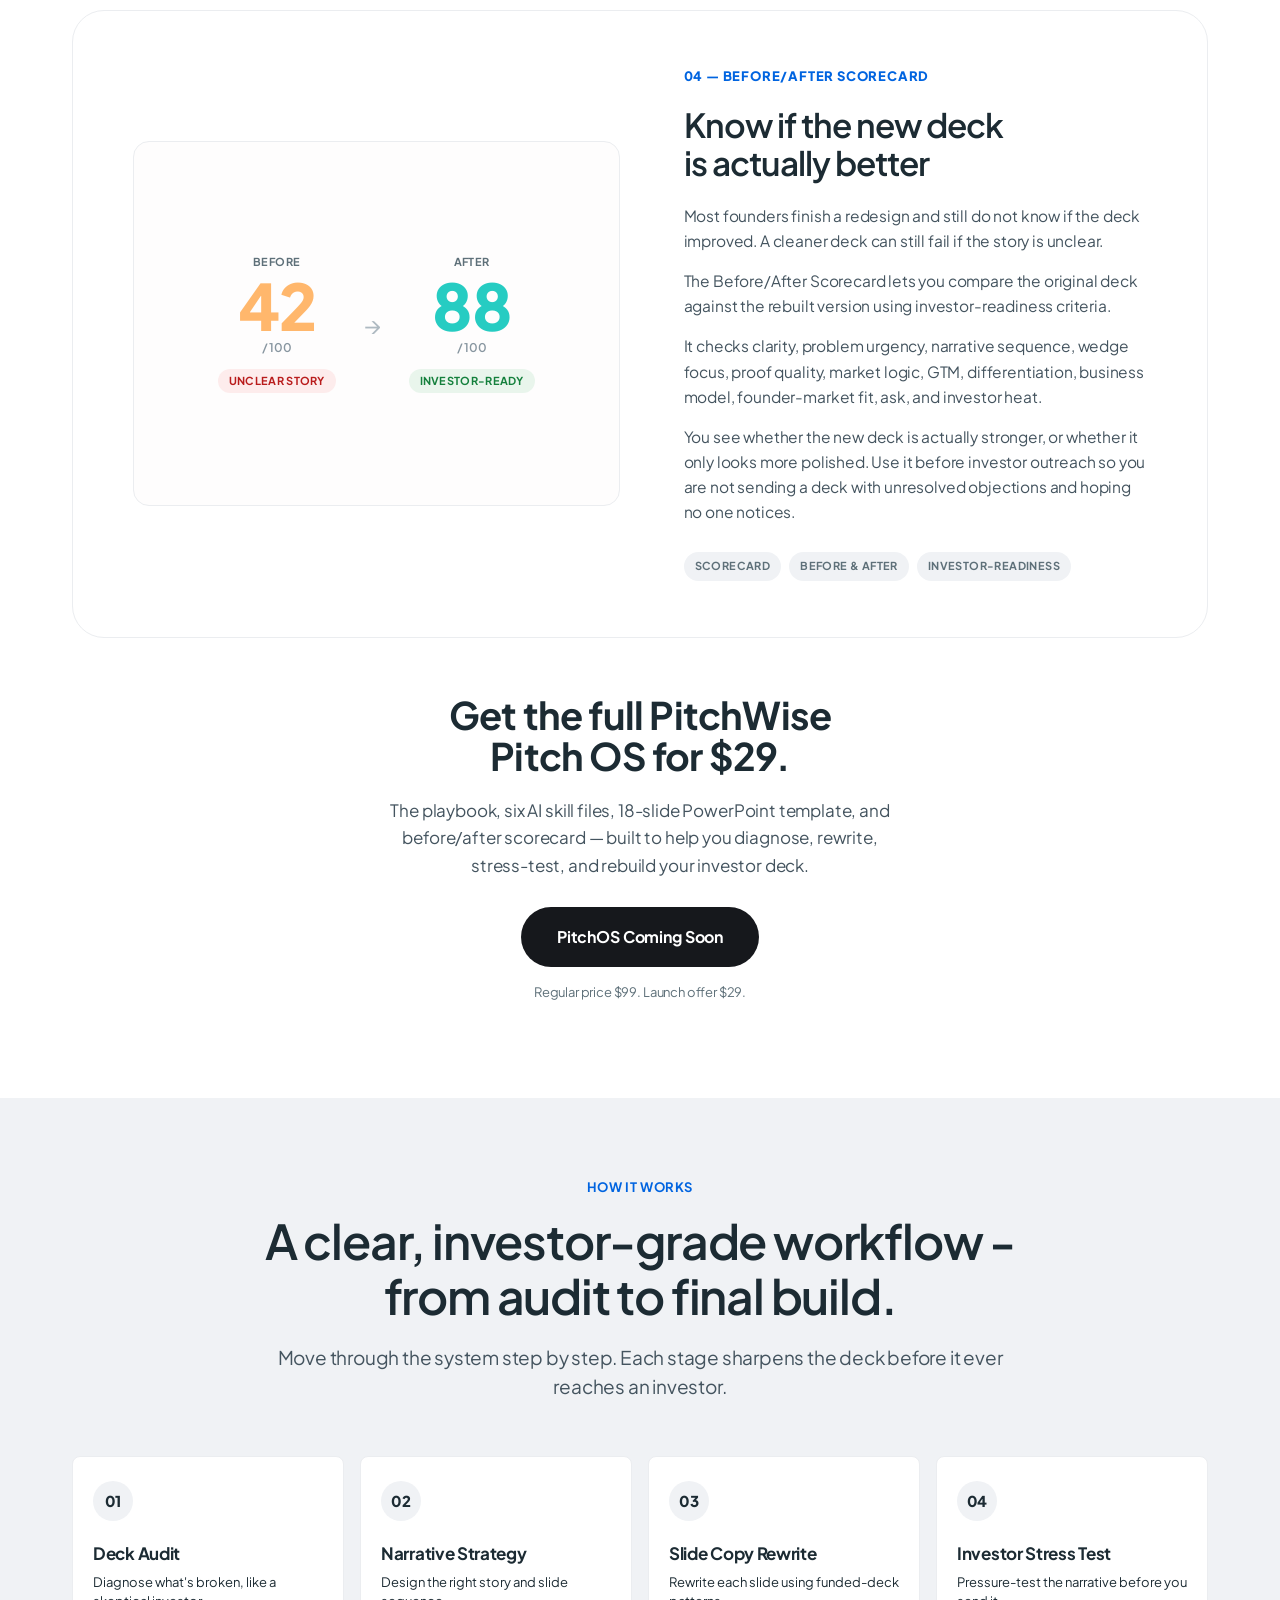
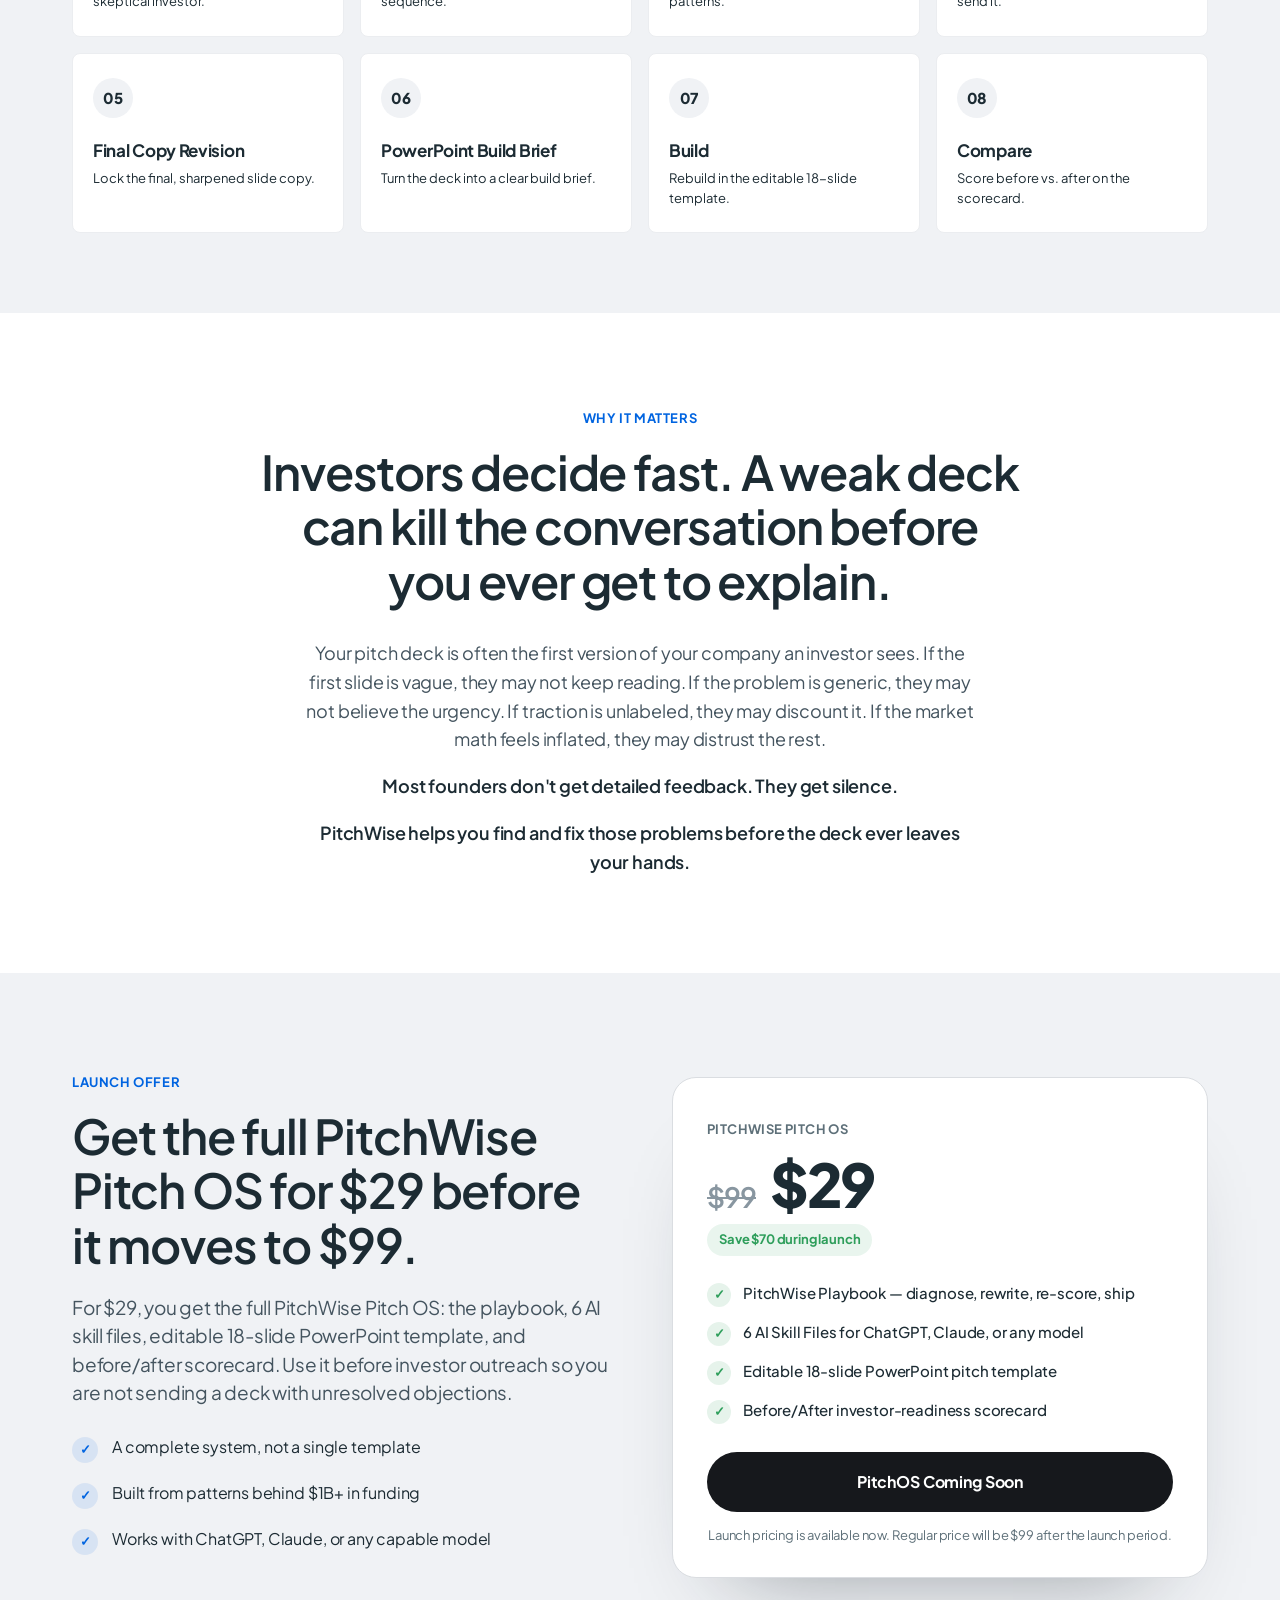
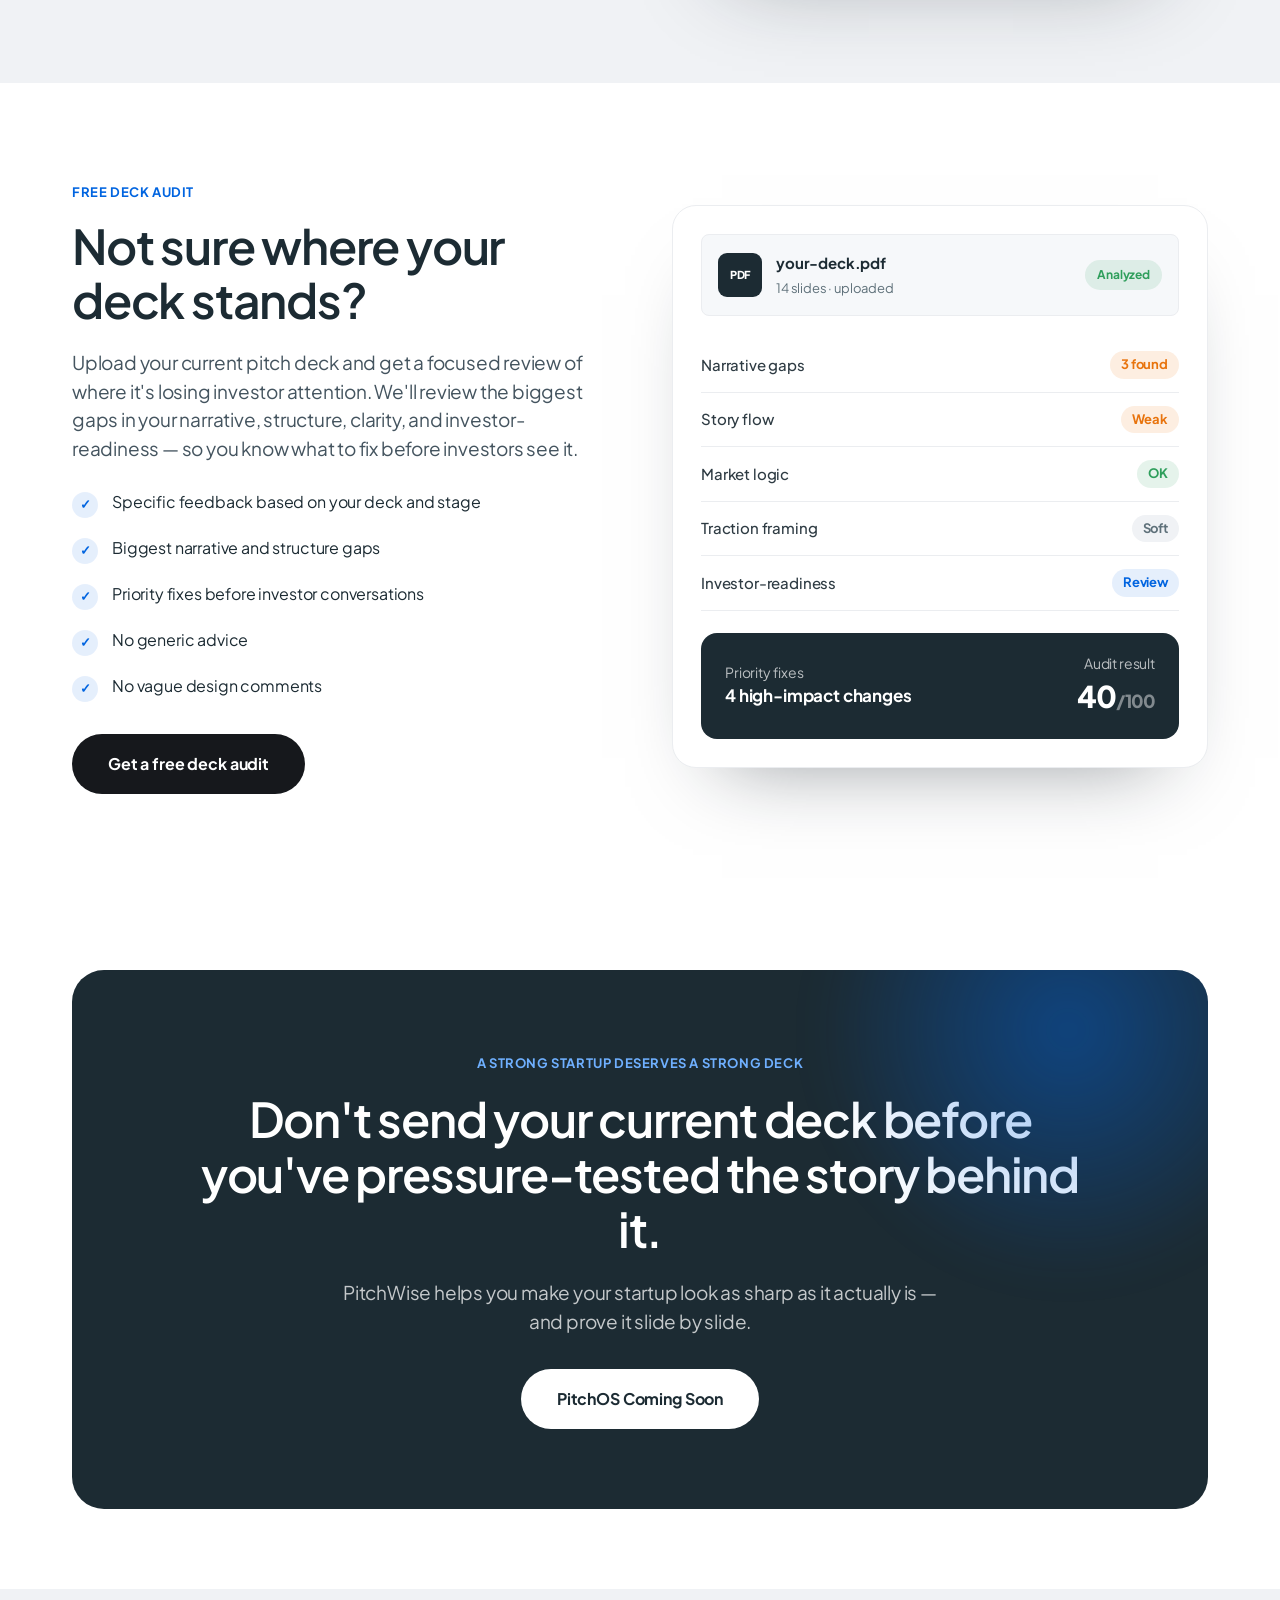
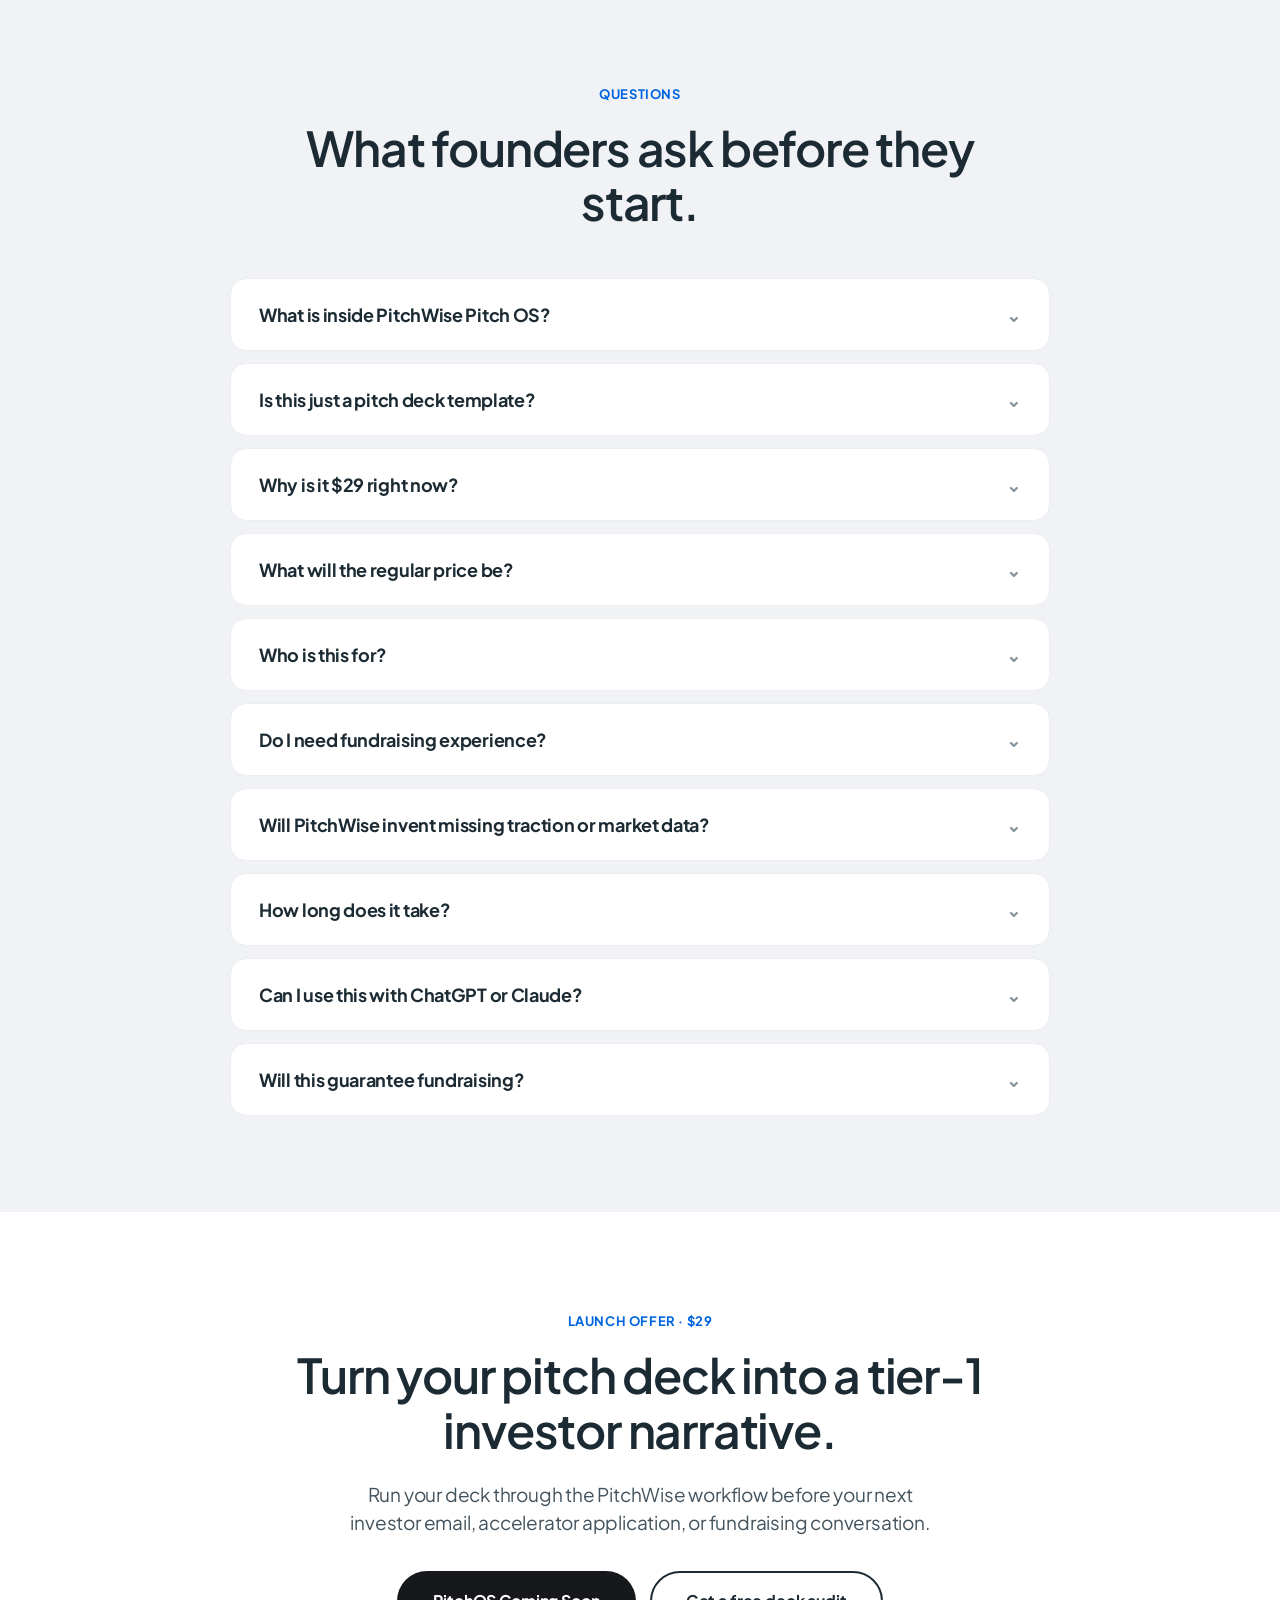
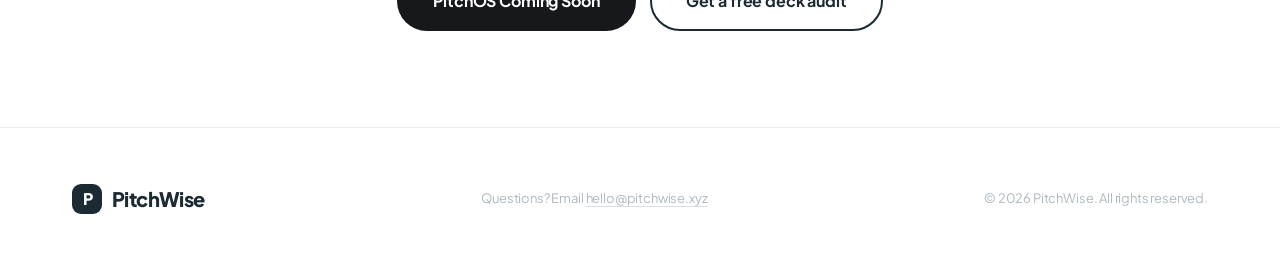
==== commit 97608cb4: "Add files via upload" ====
--- a/index.html
+++ b/index.html
@@ -55,7 +55,7 @@
       PitchWise
     </a>
     <div class="nav-actions">
-      <a class="btn btn-primary" href="#pricing">Get Pitch OS for $29</a>
+      <a class="btn btn-primary" href="#pricing">PitchOS Coming Soon</a>
     </div>
   </div>
 </header>
@@ -71,7 +71,7 @@
         <p class="t-subtitle hero-sub">PitchWise Pitch OS gives you the playbook, AI skill files, and editable deck template to find the investor objections in your deck, rewrite the story, stress-test the claims, and rebuild a sharper fundraising deck before you send it.</p>
 
         <div class="hero-ctas">
-          <a class="btn btn-primary btn-lg" href="#pricing">Get Pitch OS for $29</a>
+          <a class="btn btn-primary btn-lg" href="#pricing">PitchOS Coming Soon</a>
           <a class="btn btn-secondary btn-lg" href="./free-audit.html">Get a free deck audit</a>
         </div>
 
@@ -368,7 +368,7 @@
       <div class="po-cta reveal">
         <h3 class="po-cta-headline">Get the full PitchWise Pitch OS for $29.</h3>
         <p class="po-cta-sub">The playbook, six AI skill files, 18-slide PowerPoint template, and before/after scorecard — built to help you diagnose, rewrite, stress-test, and rebuild your investor deck.</p>
-        <a class="btn btn-primary btn-lg" href="#pricing">Get Pitch OS for $29</a>
+        <a class="btn btn-primary btn-lg" href="#pricing">PitchOS Coming Soon</a>
         <p class="price-note">Regular price $99. Launch offer $29.</p>
       </div>
     </div>
@@ -438,7 +438,7 @@
             <li><span class="ic">✓</span><span>Editable 18-slide PowerPoint pitch template</span></li>
             <li><span class="ic">✓</span><span>Before/After investor-readiness scorecard</span></li>
           </ul>
-          <a class="btn btn-primary btn-lg" href="#pricing">Get Pitch OS for $29</a>
+          <a class="btn btn-primary btn-lg" href="#pricing">PitchOS Coming Soon</a>
           <p class="price-note">Launch pricing is available now. Regular price will be $99 after the launch period.</p>
         </div>
       </div>
@@ -502,7 +502,7 @@
         <span class="t-eyebrow" style="color:#6fb0ff;">A strong startup deserves a strong deck</span>
         <h2 class="t-display" style="margin-top:18px;">Don't send your current deck before you've pressure-tested the story behind it.</h2>
         <p class="t-subtitle">PitchWise helps you make your startup look as sharp as it actually is — and prove it slide by slide.</p>
-        <a class="btn btn-on-dark btn-lg" href="#pricing">Get Pitch OS for $29</a>
+        <a class="btn btn-on-dark btn-lg" href="#pricing">PitchOS Coming Soon</a>
       </div>
     </div>
   </section>
@@ -567,7 +567,7 @@
         <h2 class="t-display" style="margin-top:16px; max-width:760px; margin-left:auto; margin-right:auto;">Turn your pitch deck into a tier-1 investor narrative.</h2>
         <p class="t-subtitle">Run your deck through the PitchWise workflow before your next investor email, accelerator application, or fundraising conversation.</p>
         <div class="hero-ctas">
-          <a class="btn btn-primary btn-lg" href="#pricing">Get Pitch OS for $29</a>
+          <a class="btn btn-primary btn-lg" href="#pricing">PitchOS Coming Soon</a>
           <a class="btn btn-secondary btn-lg" href="./free-audit.html">Get a free deck audit</a>
         </div>
       </div>
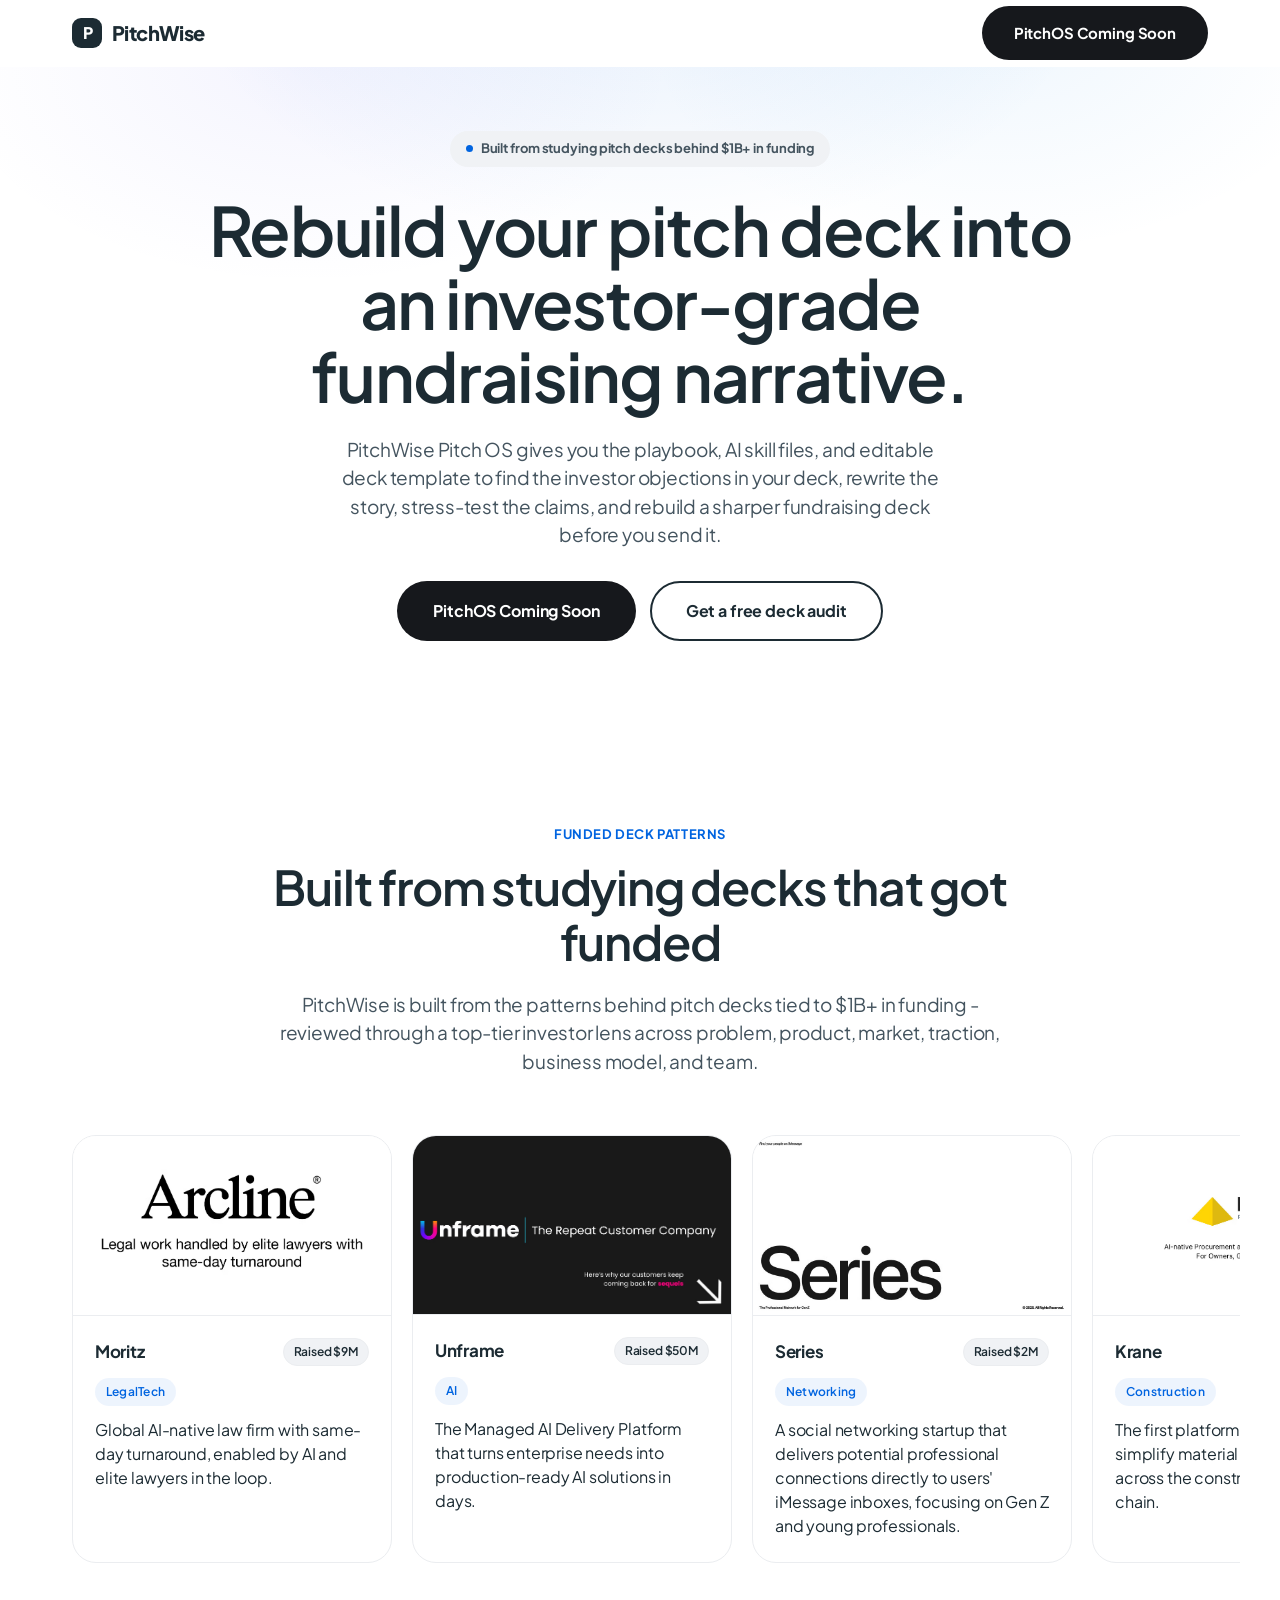
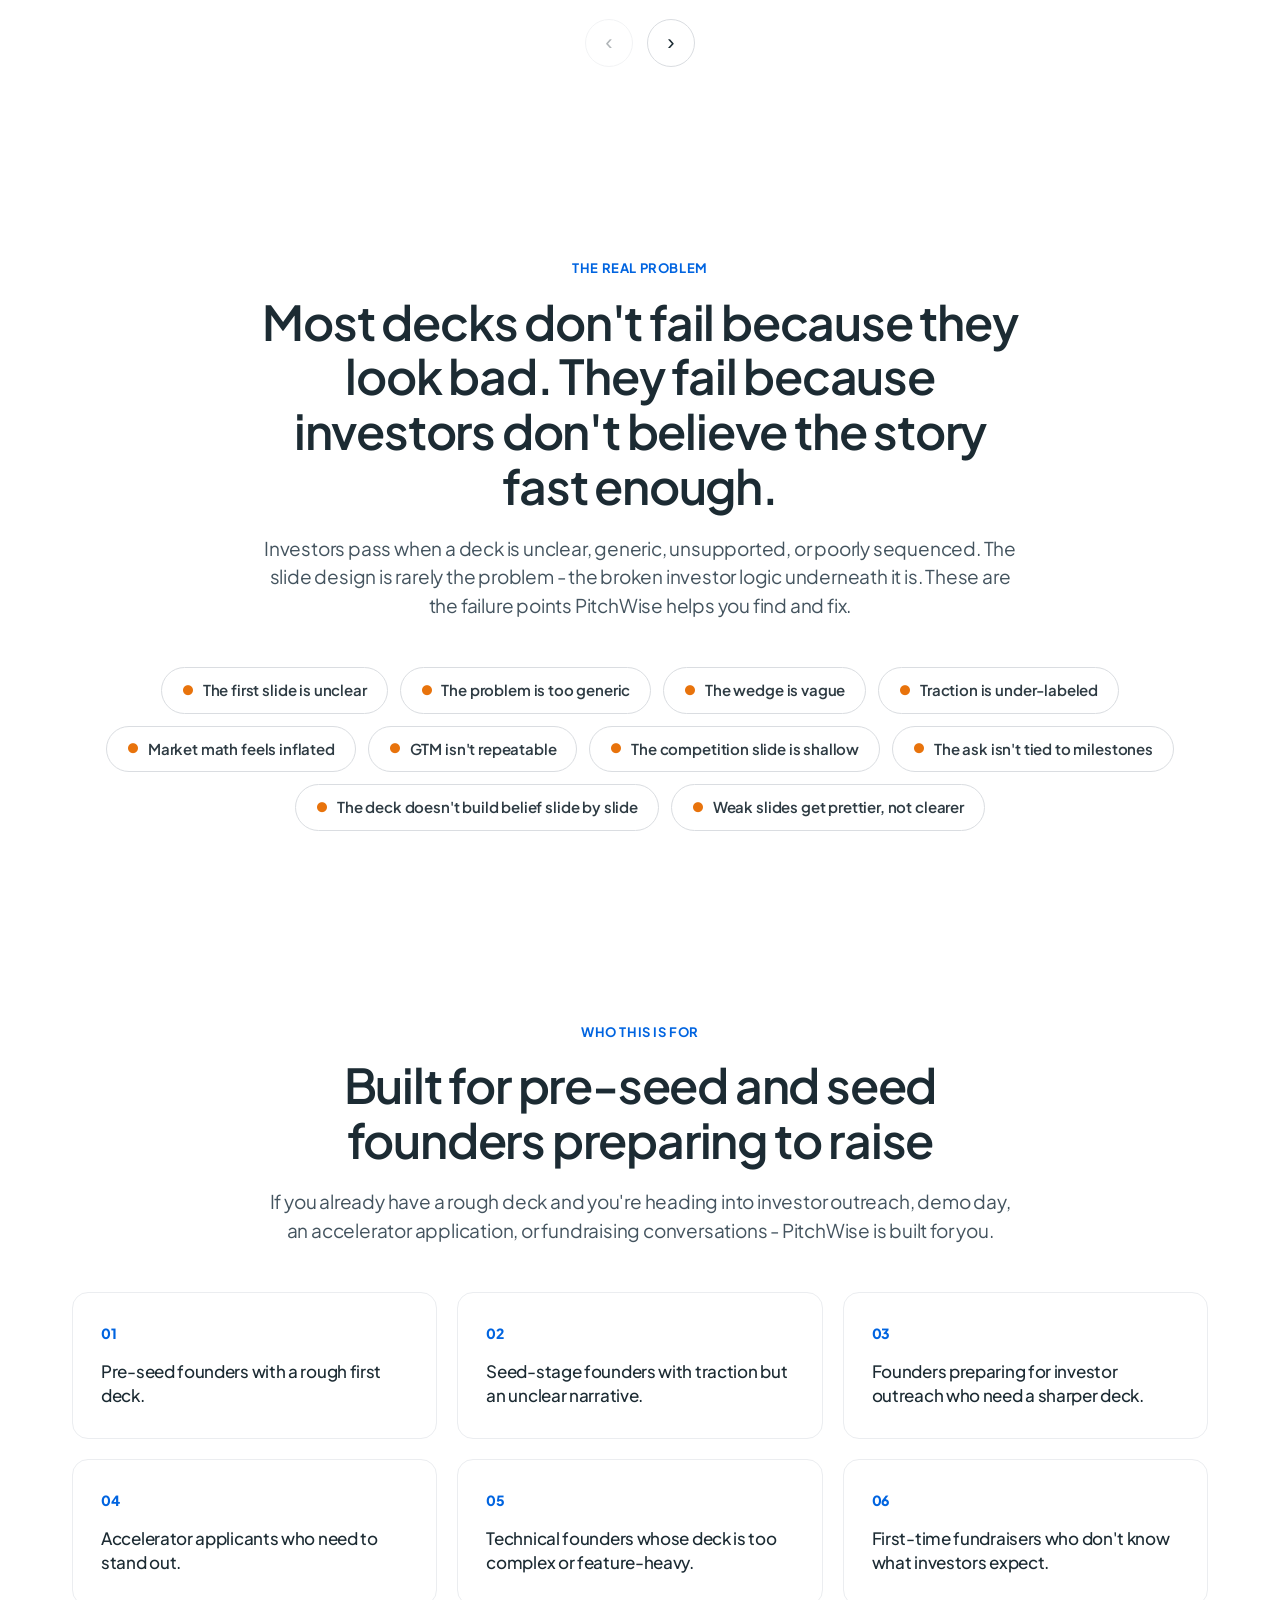
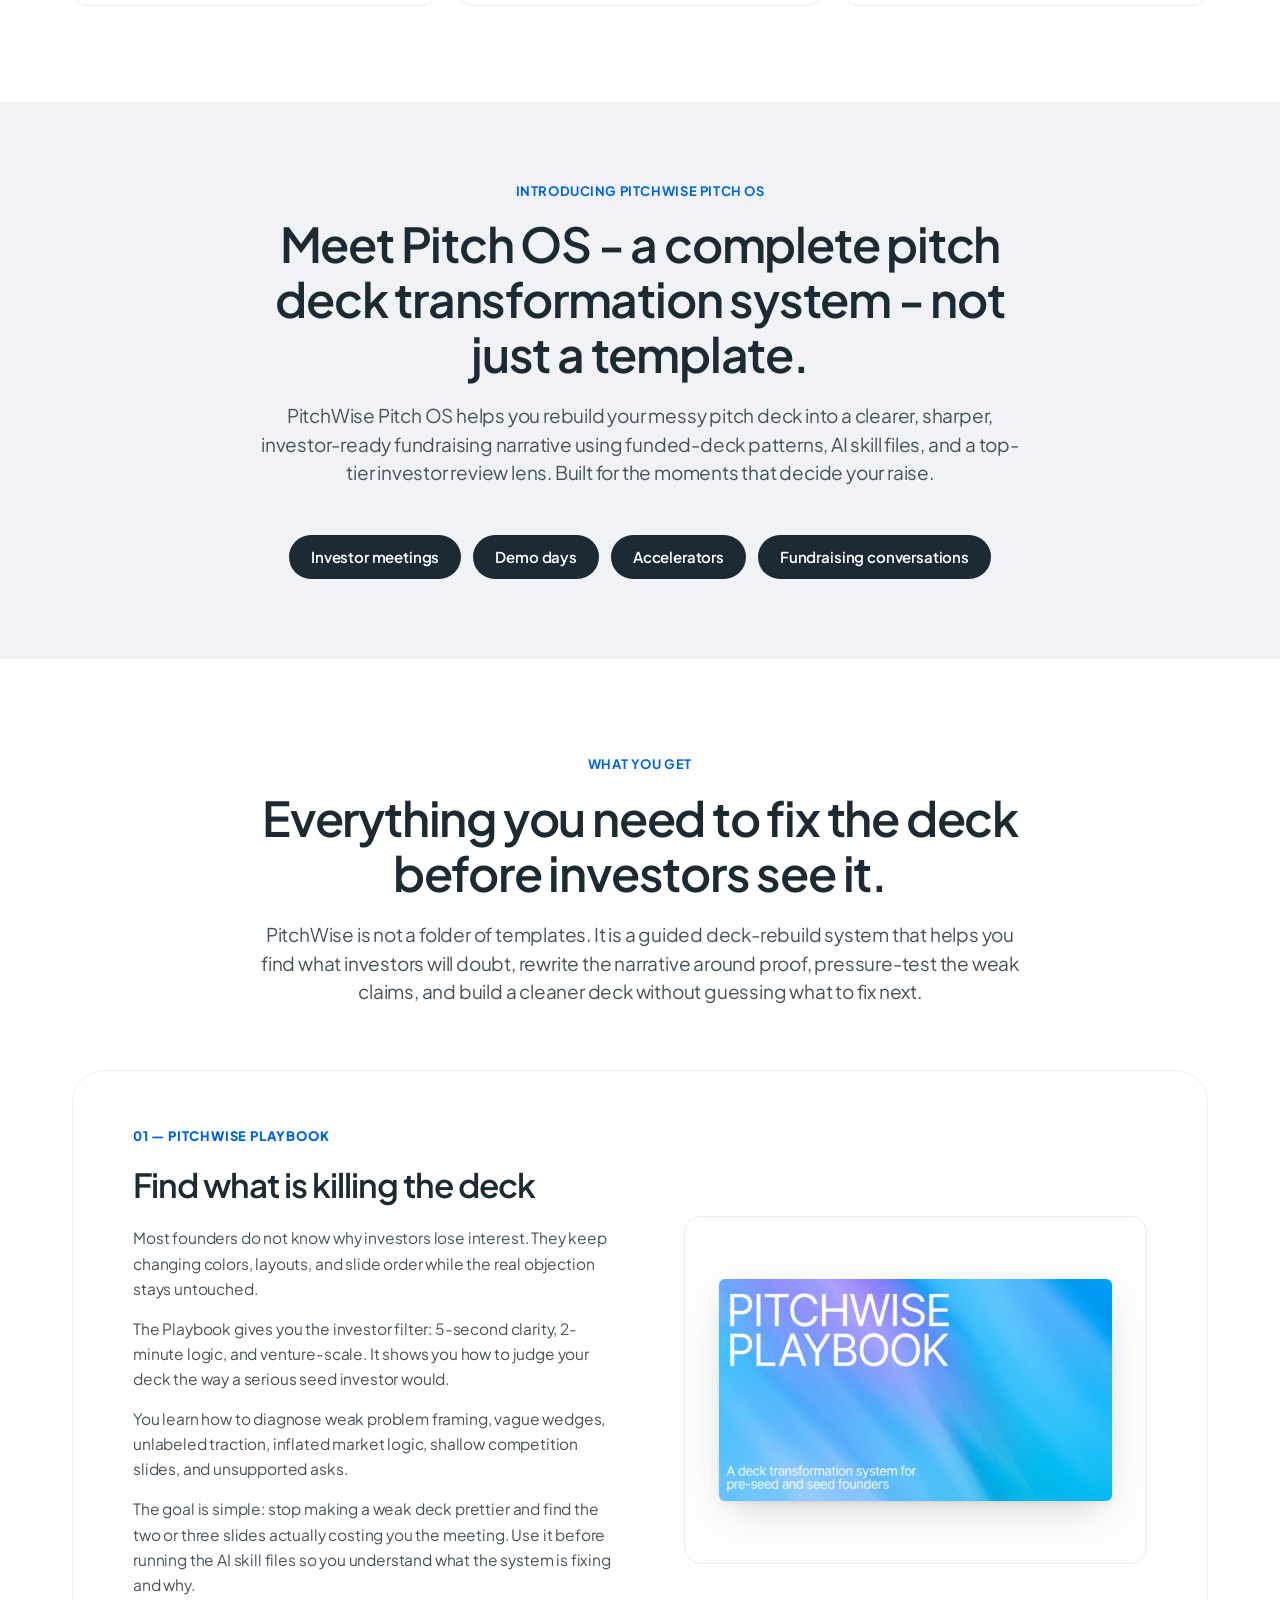
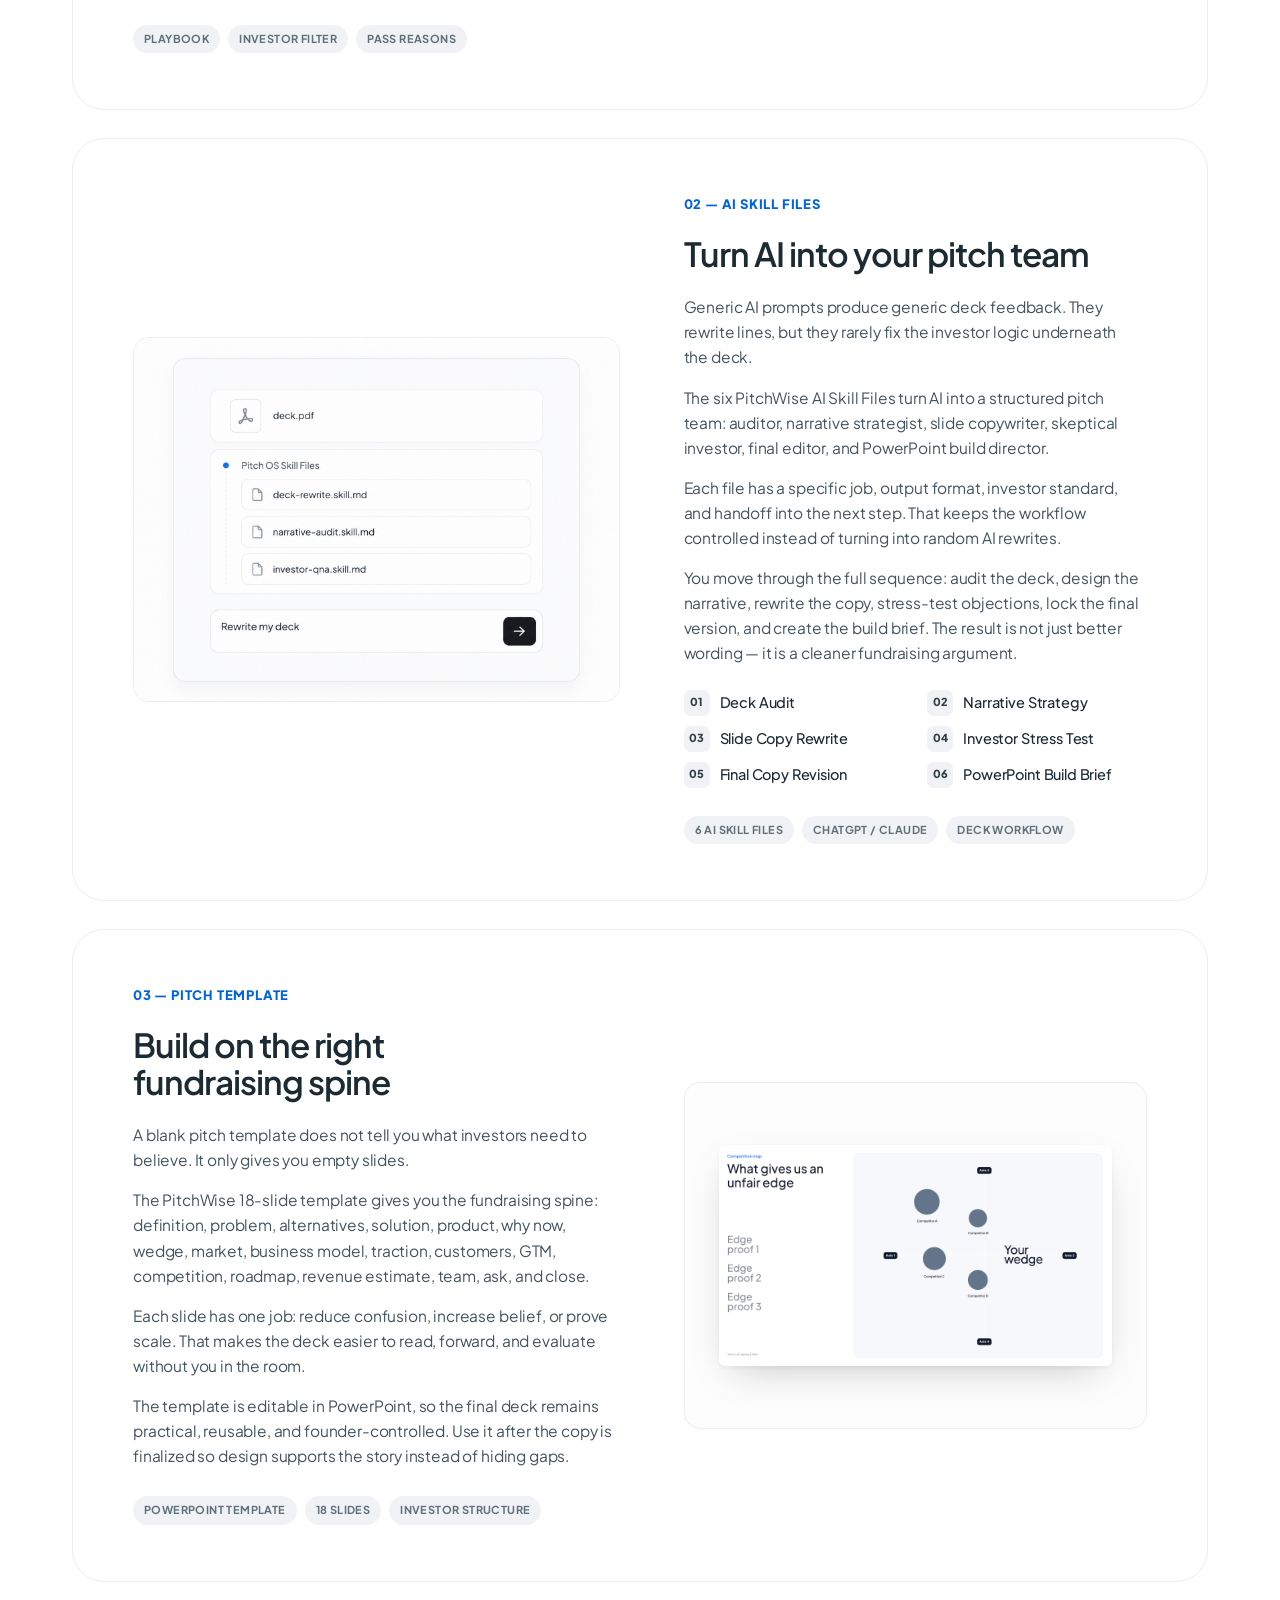
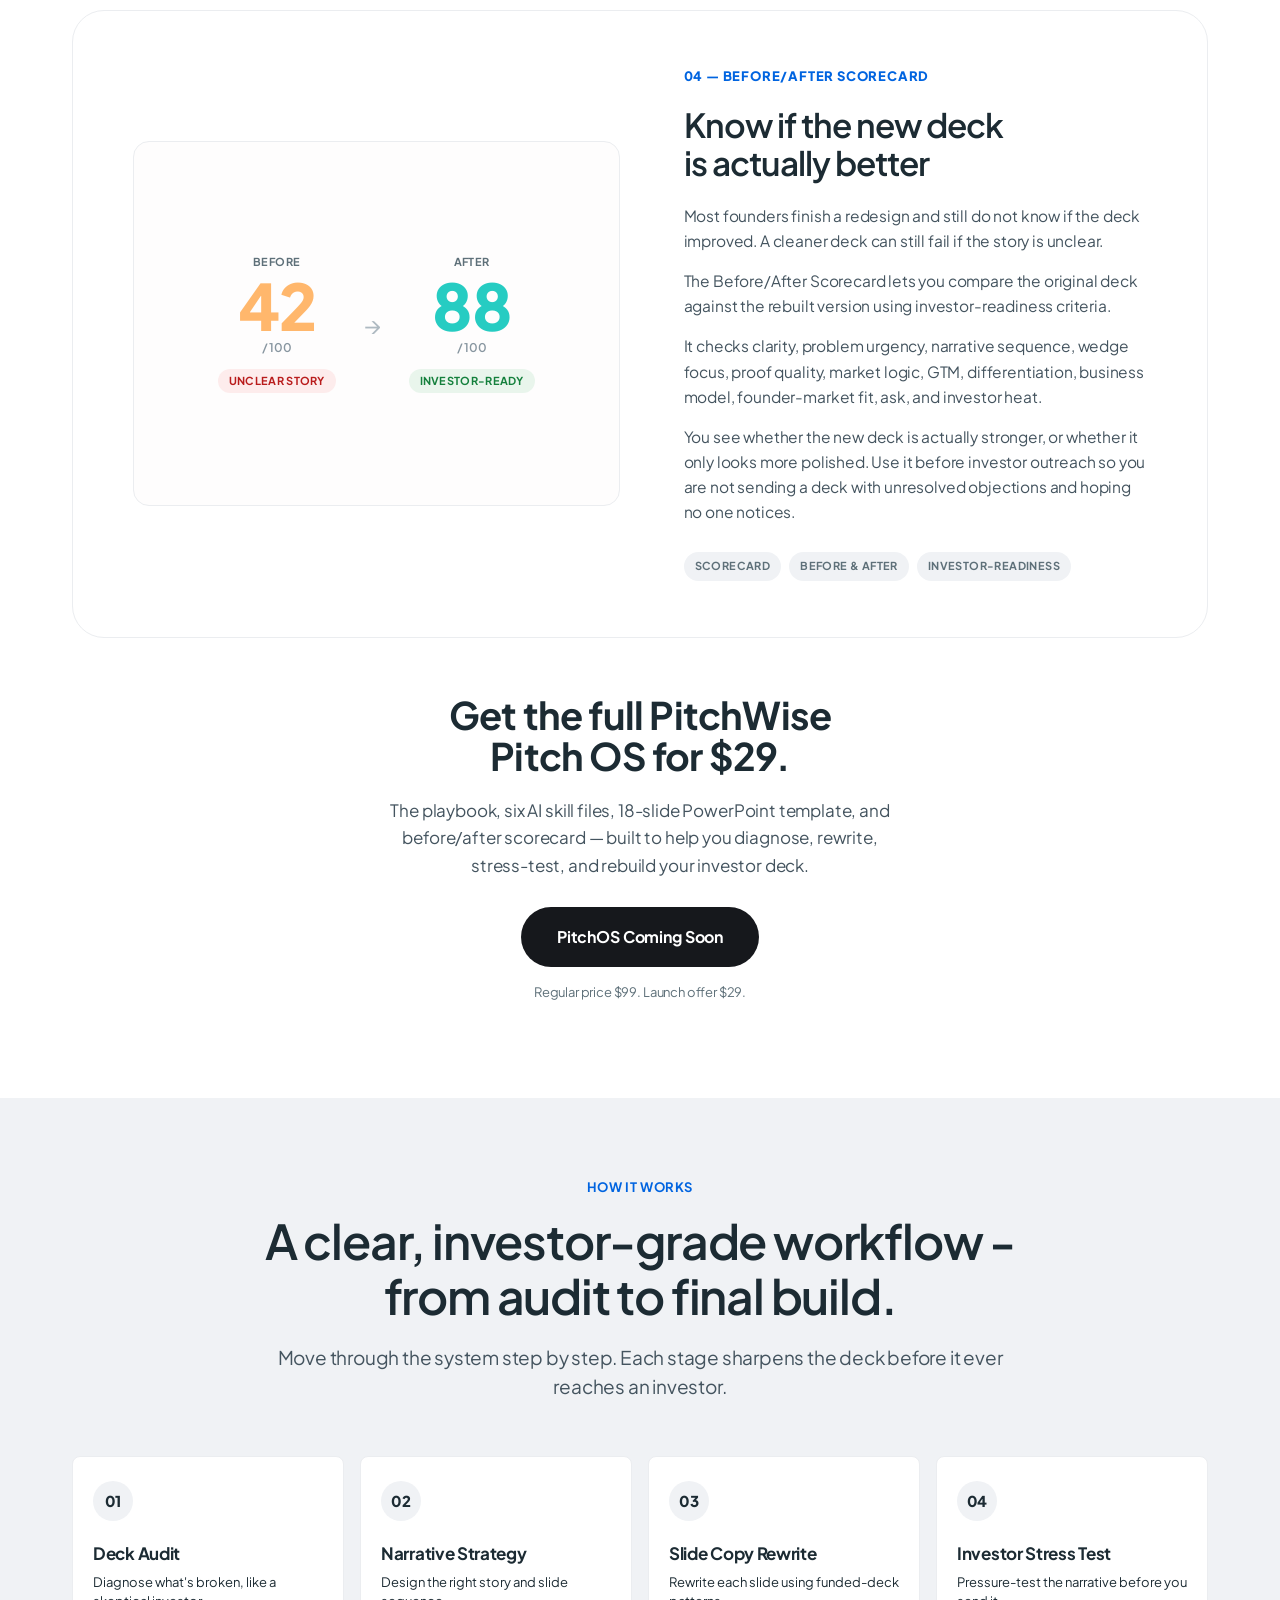
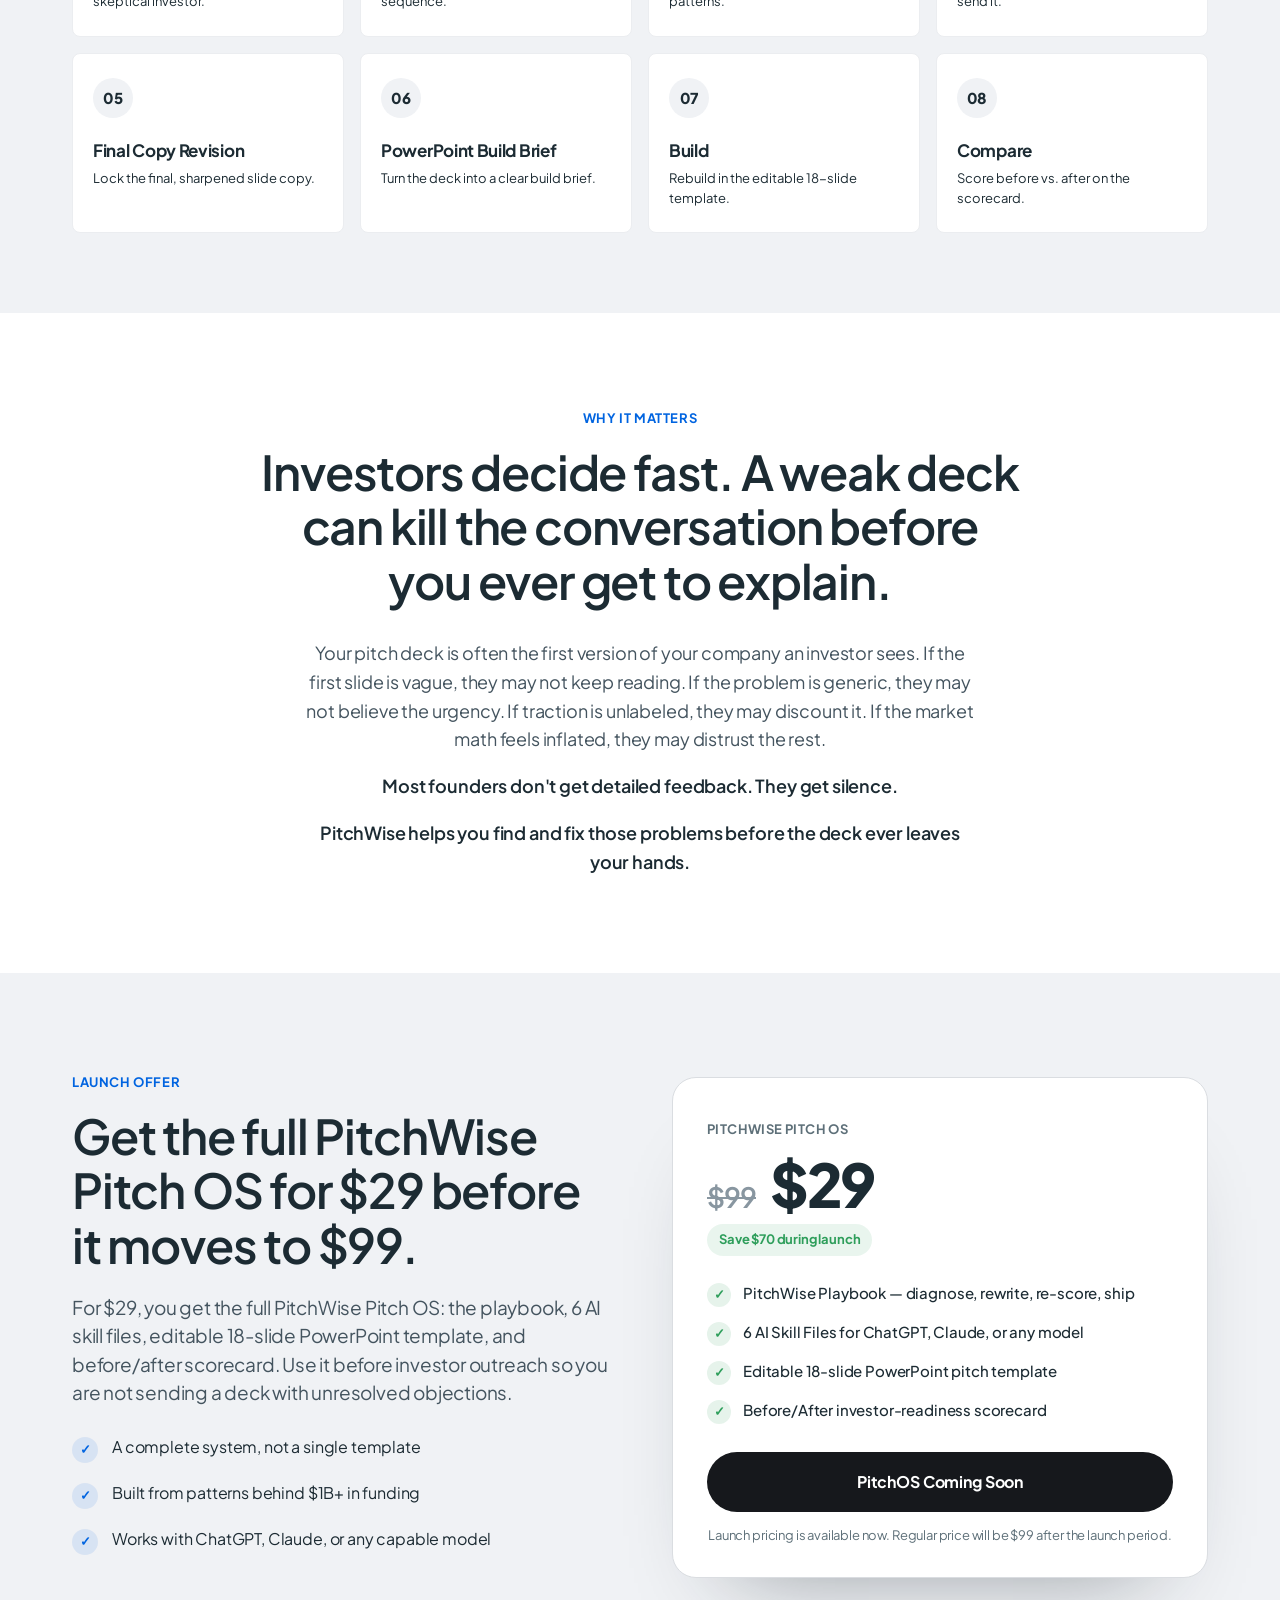
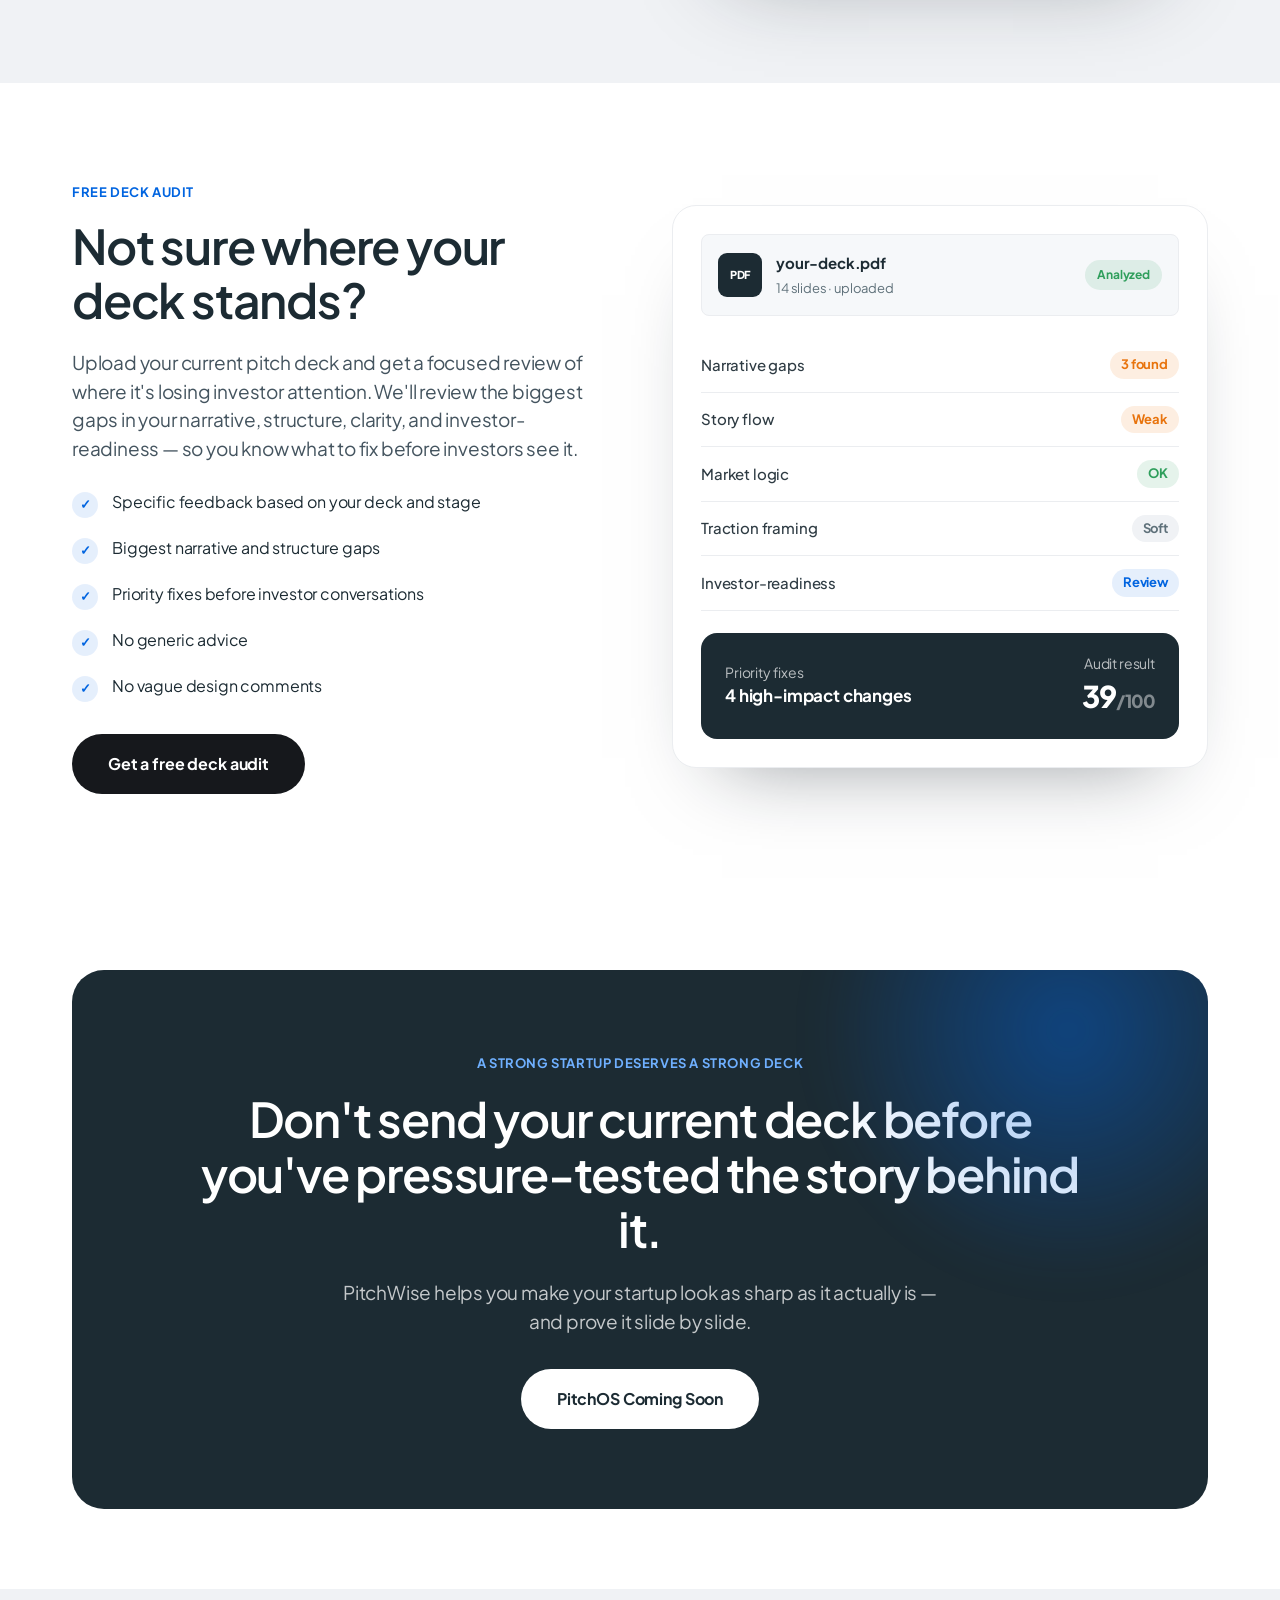
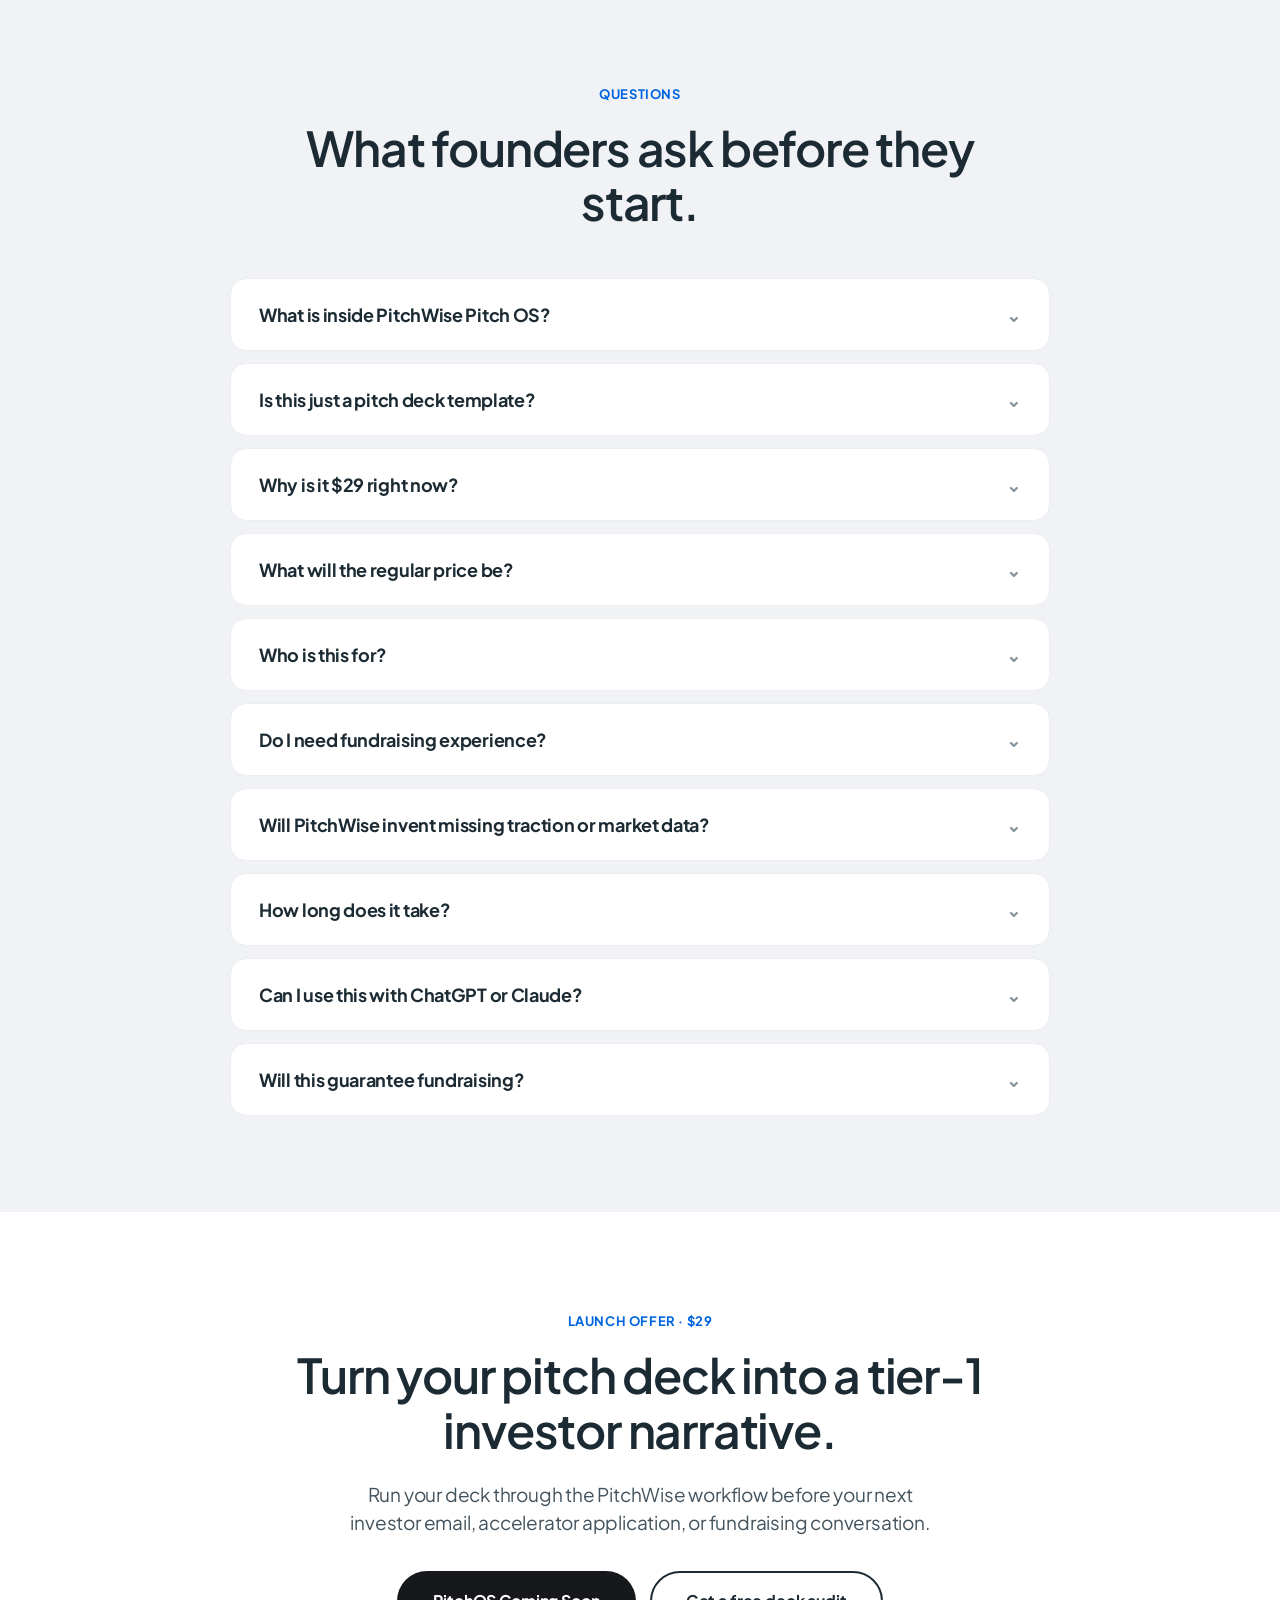
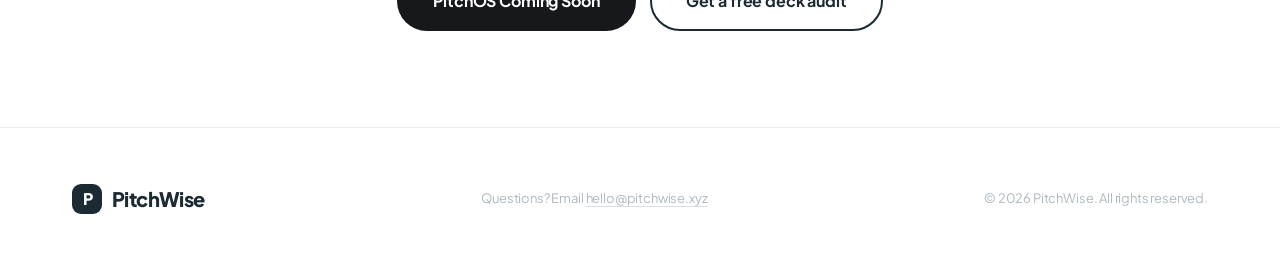
==== commit ada557c6: "Add files via upload" ====
--- a/index.html
+++ b/index.html
@@ -44,6 +44,15 @@
 @media(prefers-reduced-motion:no-preference){.hero-title-anim{animation:heroTitleIn 700ms cubic-bezier(.22,1,.36,1) both;animation-delay:80ms}}
 </style>
 <script>document.documentElement.classList.add("js");</script>
+
+<!-- Google tag (gtag.js) -->
+<script async src="https://www.googletagmanager.com/gtag/js?id=G-KC6GDRJXV1"></script>
+<script>
+  window.dataLayer = window.dataLayer || [];
+  function gtag(){dataLayer.push(arguments);}
+  gtag('js', new Date());
+  gtag('config', 'G-KC6GDRJXV1');
+</script>
 </head>
 <body>
 
@@ -55,7 +64,7 @@
       PitchWise
     </a>
     <div class="nav-actions">
-      <a class="btn btn-primary" href="#pricing">PitchOS Coming Soon</a>
+      <a class="btn btn-primary" href="#pricing" onclick="gtag('event','pitch_os_coming_soon_click')">PitchOS Coming Soon</a>
     </div>
   </div>
 </header>
@@ -71,8 +80,8 @@
         <p class="t-subtitle hero-sub">PitchWise Pitch OS gives you the playbook, AI skill files, and editable deck template to find the investor objections in your deck, rewrite the story, stress-test the claims, and rebuild a sharper fundraising deck before you send it.</p>
 
         <div class="hero-ctas">
-          <a class="btn btn-primary btn-lg" href="#pricing">PitchOS Coming Soon</a>
-          <a class="btn btn-secondary btn-lg" href="./free-audit.html">Get a free deck audit</a>
+          <a class="btn btn-primary btn-lg" href="#pricing" onclick="gtag('event','pitch_os_coming_soon_click')">PitchOS Coming Soon</a>
+          <a class="btn btn-secondary btn-lg" href="./free-audit.html" onclick="gtag('event','free_audit_click')">Get a free deck audit</a>
         </div>
 
       </div>
@@ -368,7 +377,7 @@
       <div class="po-cta reveal">
         <h3 class="po-cta-headline">Get the full PitchWise Pitch OS for $29.</h3>
         <p class="po-cta-sub">The playbook, six AI skill files, 18-slide PowerPoint template, and before/after scorecard — built to help you diagnose, rewrite, stress-test, and rebuild your investor deck.</p>
-        <a class="btn btn-primary btn-lg" href="#pricing">PitchOS Coming Soon</a>
+        <a class="btn btn-primary btn-lg" href="#pricing" onclick="gtag('event','pitch_os_coming_soon_click')">PitchOS Coming Soon</a>
         <p class="price-note">Regular price $99. Launch offer $29.</p>
       </div>
     </div>
@@ -438,7 +447,7 @@
             <li><span class="ic">✓</span><span>Editable 18-slide PowerPoint pitch template</span></li>
             <li><span class="ic">✓</span><span>Before/After investor-readiness scorecard</span></li>
           </ul>
-          <a class="btn btn-primary btn-lg" href="#pricing">PitchOS Coming Soon</a>
+          <a class="btn btn-primary btn-lg" href="#pricing" onclick="gtag('event','pitch_os_coming_soon_click')">PitchOS Coming Soon</a>
           <p class="price-note">Launch pricing is available now. Regular price will be $99 after the launch period.</p>
         </div>
       </div>
@@ -460,7 +469,7 @@
             <li><span class="ic">✓</span><span>No generic advice</span></li>
             <li><span class="ic">✓</span><span>No vague design comments</span></li>
           </ul>
-          <a class="btn btn-primary btn-lg" href="./free-audit.html">Get a free deck audit</a>
+          <a class="btn btn-primary btn-lg" href="./free-audit.html" onclick="gtag('event','free_audit_click')">Get a free deck audit</a>
         </div>
 
         <div class="audit-mock reveal" aria-hidden="true">
@@ -567,8 +576,8 @@
         <h2 class="t-display" style="margin-top:16px; max-width:760px; margin-left:auto; margin-right:auto;">Turn your pitch deck into a tier-1 investor narrative.</h2>
         <p class="t-subtitle">Run your deck through the PitchWise workflow before your next investor email, accelerator application, or fundraising conversation.</p>
         <div class="hero-ctas">
-          <a class="btn btn-primary btn-lg" href="#pricing">PitchOS Coming Soon</a>
-          <a class="btn btn-secondary btn-lg" href="./free-audit.html">Get a free deck audit</a>
+          <a class="btn btn-primary btn-lg" href="#pricing" onclick="gtag('event','pitch_os_coming_soon_click')">PitchOS Coming Soon</a>
+          <a class="btn btn-secondary btn-lg" href="./free-audit.html" onclick="gtag('event','free_audit_click')">Get a free deck audit</a>
         </div>
       </div>
     </div>
